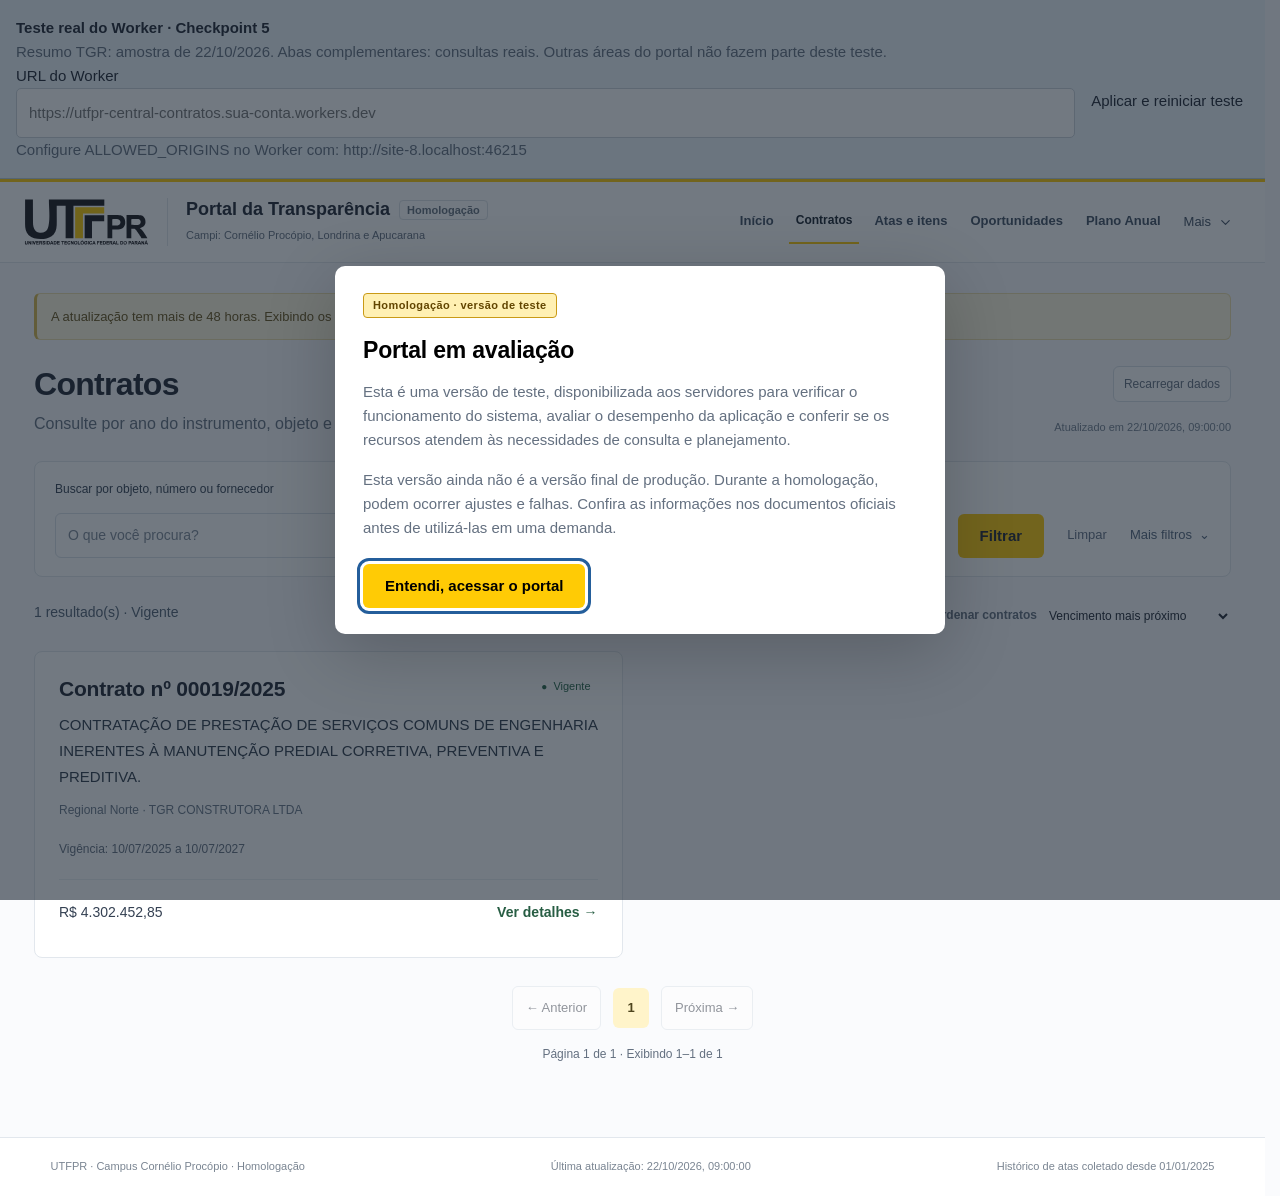
==== Portal_UTFPR_Checkpoint_5_Teste_Worker.html @ c794d3f2 "Add files via upload" ====
<!DOCTYPE html>
<html lang="pt-BR"><head>
<!-- URL HTTPS do Worker, sem barra final; deixe vazio até configurar. -->
<meta name="central-contratos-api" content=""><title>Portal da Transparência · UTFPR</title><base target="_top"><meta charset="utf-8"><meta name="viewport" content="width=device-width, initial-scale=1">
<style>
.utfpr-logo{width:190px;height:auto;flex-shrink:0}.utfpr-logo .utfpr-ink{fill:#0D1117}.utfpr-logo .utfpr-gold{fill:#FFBE00}:root{--ink:#181b20;--muted:#596270;--gold:#ffcb05;--line:#dce1e7;--light:#f6f8fa;--green:#216b42}*{box-sizing:border-box}body{margin:0;color:var(--ink);background:white;font:15px/1.55 Arial,Helvetica,sans-serif}button,input,select{font:inherit}button,a,input,select{touch-action:manipulation}button{cursor:pointer}button:disabled{cursor:default;opacity:.45}button:focus-visible,a:focus-visible,input:focus-visible,select:focus-visible{outline:3px solid #275aa7;outline-offset:3px}button{border:0;background:none;color:inherit}a{color:#28593e}h1,h2,h3,p{margin:0}h1{font-size:36px;letter-spacing:-1.1px;line-height:1.15}h2{font-size:23px;line-height:1.3}h3{font-size:19px}p{color:var(--muted)}.header{border-top:5px solid var(--gold);border-bottom:1px solid var(--line);padding:22px 4%;display:flex;justify-content:space-between;align-items:center;gap:20px;flex-wrap:wrap}.brand{display:flex;align-items:center;gap:22px}.brand img{width:155px;height:66px;object-fit:contain}.wordmark{font-size:35px;font-weight:900;letter-spacing:-2px;border-bottom:5px solid var(--gold);line-height:1.1}.wordmark>span{display:block;max-width:170px;font-size:8px;letter-spacing:0;line-height:1.2;font-weight:400;margin:5px 0}.brand-title{border-left:1px solid var(--line);padding-left:22px}.brand-title strong{display:block;font-size:19px}.brand-title span{font-size:12px;color:var(--muted)}nav{display:flex;gap:5px;flex-wrap:wrap}nav button{border-radius:5px;padding:10px 13px;font-size:14px}nav button.active{background:var(--gold);font-weight:700}main{max-width:1300px;margin:auto;padding:24px 4% 55px}.notice{background:var(--light);padding:10px 15px;border-radius:5px;font-size:13px;margin-bottom:26px;color:var(--muted)}.notice.warning{background:#fff5d1;color:#674500}.notice.error{background:#fff0ef;color:#922a21}.eyebrow{font-size:11px;letter-spacing:1.6px;font-weight:700;color:#67707c;display:block;margin-bottom:12px}.hero{display:grid;grid-template-columns:1fr 1fr;gap:32px;align-items:center;margin:45px 0 36px}.hero h1{font-size:44px;font-weight:800;letter-spacing:-1.6px}.hero p{margin-top:18px;font-size:16px}.stats{display:grid;grid-template-columns:repeat(3,1fr);gap:12px}.stats article{border:1px solid var(--line);border-radius:7px;padding:18px 15px;position:relative;min-height:180px}.stats article:after{content:'';display:block;background:var(--gold);height:4px;width:27px;margin-top:18px}.stat-icon{font-size:25px;display:block}.stats strong{font-size:36px;line-height:1.4;display:block}.stats article>span:last-of-type{font-size:12px;line-height:1.4;display:block}.global-search{display:flex;gap:12px;margin:24px 0}input,select{background:white;border:1px solid #cbd2db;border-radius:5px;min-height:46px;padding:10px 12px;color:var(--ink);max-width:100%}input{min-width:0}.global-search input{flex:1}.primary{background:var(--gold);padding:12px 26px;font-weight:700;border-radius:5px}.secondary{border:1px solid #b9c2cd;border-radius:5px;padding:9px 14px;white-space:nowrap}.shortcuts{display:grid;grid-template-columns:1fr 1fr;gap:20px;margin:25px 0}.shortcuts button{display:flex;align-items:center;gap:20px;text-align:left;background:#fffbee;border:1px solid #f1e5b6;padding:25px;border-radius:7px}.shortcuts button+button{background:var(--light);border-color:var(--line)}.shortcuts strong{display:block;font-size:18px}.shortcuts small{display:block;color:var(--muted);margin-top:7px;font-size:13px}.shortcut-icon{font-size:32px}.shortcuts b{margin-left:auto;font-size:23px;background:var(--gold);border-radius:50%;width:38px;height:38px;text-align:center;flex-shrink:0}.heading{display:flex;align-items:center;justify-content:space-between;gap:15px;margin:15px 0 27px}.heading p{margin-top:12px}.filters{background:var(--light);border:1px solid var(--line);border-radius:7px;padding:20px;display:flex;align-items:flex-end;gap:15px;flex-wrap:wrap}.field{display:flex;flex-direction:column;gap:7px}.field label{font-size:12px;font-weight:700}.grow{flex:1;min-width:220px}.result-count{color:var(--muted);font-size:13px;margin:22px 0 13px}.cards{display:grid;grid-template-columns:repeat(2,minmax(0,1fr));gap:16px}.card{border:1px solid var(--line);border-radius:7px;padding:24px;display:flex;flex-direction:column;gap:15px;overflow-wrap:anywhere}.card-top{display:flex;align-items:center;justify-content:space-between;gap:10px}.badge{display:inline-block;font-size:11px;background:#eef1f5;color:#525d69;border-radius:4px;padding:3px 8px;white-space:nowrap}.badge.live{color:var(--green);background:#e9f5ed}.card .object{color:#333d49;line-height:1.55}.card dl{display:grid;grid-template-columns:1fr 1fr;gap:13px;margin:0}.card dt,.detail-grid dt{font-size:11px;color:var(--muted);font-weight:700}.card dd,.detail-grid dd{margin:4px 0 0;font-size:14px}.card button{align-self:flex-start;margin-top:auto}.match{font-size:12px;background:#fff8d8;padding:9px;border-left:3px solid var(--gold)}.empty{grid-column:1/-1;padding:35px;text-align:center;background:var(--light);border-radius:7px}.pagination{display:flex;align-items:center;justify-content:center;gap:20px;margin:28px 0 0}.pagination span{font-size:13px;color:var(--muted)}footer{border-top:1px solid var(--line);padding:20px 4%;font-size:11px;color:var(--muted);display:flex;gap:18px;flex-wrap:wrap;justify-content:space-between}dialog{border:0;border-radius:10px;max-width:960px;width:calc(100% - 32px);max-height:90vh;padding:28px;box-shadow:0 18px 70px #0003}dialog::backdrop{background:#15202e99}.dialog-top{display:flex;justify-content:space-between;align-items:center;gap:15px;border-bottom:1px solid var(--line);padding-bottom:18px;margin-bottom:20px}.detail-grid{display:grid;grid-template-columns:1fr 1fr;gap:20px}.detail-object{font-size:16px;color:#29333f;margin:15px 0;white-space:pre-wrap}.links{display:flex;gap:14px;flex-wrap:wrap;margin:20px 0}.links a{border:1px solid var(--line);padding:8px 12px;border-radius:4px}.item-list{margin-top:15px;display:grid;gap:12px}.item{padding:17px;border:1px solid var(--line);border-radius:6px;background:#fafbfc}.item p{margin:8px 0;font-size:14px;white-space:pre-wrap}.item-meta{display:flex;gap:15px;flex-wrap:wrap;font-size:12px;color:var(--muted)}.info-box{max-width:850px;margin-top:30px}.info-box h2{margin:25px 0 10px}.skip{position:absolute;top:-100px}.skip:focus{top:5px;background:white;z-index:10;padding:10px}.sr-only{position:absolute;width:1px;height:1px;overflow:hidden;clip:rect(0,0,0,0)}[hidden]{display:none!important}mark{background:#ffe997;color:inherit}.detail-search{width:100%;margin:15px 0}.hint{font-size:12px;color:var(--muted);margin:10px 0}
@media(max-width:900px){.hero{grid-template-columns:1fr;margin-top:25px}.hero h1{font-size:37px}.header{padding:16px 4%}.stats article{min-height:145px}.cards{grid-template-columns:1fr}.brand-title strong{font-size:16px}.shortcuts{gap:12px}.shortcuts button{padding:20px;gap:12px}.shortcut-icon{display:none}}
@media(max-width:520px){.utfpr-logo{width:110px}h1{font-size:30px}.hero h1{font-size:34px}.brand{gap:12px}.brand-title{padding-left:12px}.brand img{width:94px;height:52px}.wordmark{font-size:27px}.wordmark>span{max-width:95px;font-size:6px}.brand-title strong{font-size:14px}.brand-title span{font-size:10px}.header nav{width:100%;justify-content:space-between}nav button{padding:8px;font-size:12px}.stats{gap:7px}.stats article{padding:13px 9px}.stats strong{font-size:30px}.stats article>span:last-of-type{font-size:11px}.shortcuts{grid-template-columns:1fr}.global-search{gap:7px}.primary{padding:10px 14px}.heading{align-items:flex-start;flex-direction:column}.filters{padding:15px}.field{flex:1}.grow{min-width:100%}.card{padding:18px}.card dl{grid-template-columns:1fr}.card-top{align-items:flex-start}.detail-grid{grid-template-columns:1fr}.dialog-top h2{font-size:20px}dialog{padding:18px}.desktop{display:none}}

.portal-title{display:flex;align-items:center;gap:10px;flex-wrap:wrap}.brand-title .homologacao-badge,.homologacao-badge{display:inline-block;background:#fff0b3;color:#624500;border:1px solid #c99a16;border-radius:4px;padding:3px 9px;font-size:11px;font-weight:700;letter-spacing:.4px}.scope-label{display:block}#homologacao{max-width:610px}#homologacao h2{margin:18px 0 14px}#homologacao p{margin-bottom:16px}#homologacao .primary{margin-top:8px}.pncp-notice{font-size:13px;margin:-8px 0 22px;padding:12px 14px;background:#fff8dc;border-left:3px solid #c99a16;color:#624500}

/* A página estática também precisa funcionar em telas estreitas e com fonte ampliada. */
html{overflow-x:hidden}body{min-width:0;overflow-wrap:anywhere}.brand,.brand-title,.portal-title,.hero>div,.card-top>h2,.dialog-top>div{min-width:0}dialog{overflow-y:auto;overflow-wrap:anywhere}.links a{overflow-wrap:anywhere}.shortcuts button{min-width:0}
@media(max-width:700px){
 .header{gap:14px}.header nav{width:100%;display:grid;grid-template-columns:repeat(2,minmax(0,1fr));gap:8px}.header nav button{min-height:44px;padding:9px 7px;white-space:normal}
 .hero{gap:20px}.hero h1{font-size:clamp(27px,7vw,38px);letter-spacing:-.6px}.stats{grid-template-columns:repeat(2,minmax(0,1fr));gap:9px}.stats article{min-height:126px}.stats article:last-child{grid-column:1/-1;min-height:105px}.stats article:after{margin-top:9px}
 .global-search{flex-direction:column}.global-search input,.global-search .primary{width:100%}.filters{display:grid;grid-template-columns:repeat(2,minmax(0,1fr));align-items:stretch}.filters .field{min-width:0}.filters .grow{grid-column:1/-1;min-width:0}.filters input,.filters select{width:100%}.filters #clear{grid-column:1/-1;min-height:44px}
 .shortcuts button{min-height:95px}.card-top{flex-wrap:wrap}.card button{align-self:stretch;min-height:44px}.heading #reload{min-height:44px}.links{display:grid;grid-template-columns:1fr}.links a{display:block;text-align:center;min-height:44px}.item-meta{flex-direction:column;gap:5px}
 dialog{width:calc(100% - 16px);max-width:none;max-height:calc(100dvh - 16px);padding:18px}.dialog-top{align-items:flex-start}.dialog-top #closeDetail{flex-shrink:0;min-height:44px}.detail-grid dd,.item p{overflow-wrap:anywhere}
}
@media(max-width:380px){.header{padding:14px 12px}main{padding:20px 12px 40px}.brand{gap:9px}.utfpr-logo{width:86px}.brand-title{padding-left:9px}.brand-title strong{font-size:13px}.brand-title span{font-size:10px}.homologacao-badge{font-size:9px}.stats strong{font-size:27px}.card{padding:15px}.pagination{gap:7px}.pagination button{padding:9px 7px;white-space:normal}.dialog-top{flex-wrap:wrap}}
.adhesion-details{margin-top:14px;border-top:1px solid var(--line);padding-top:12px}.adhesion-details summary{cursor:pointer;font-weight:700;color:#28593e}.adhesion-list{display:grid;gap:8px;margin-top:10px}.adhesion-unit{display:grid;grid-template-columns:repeat(2,minmax(0,1fr));gap:5px 14px;padding:10px;background:white;border:1px solid var(--line);border-radius:5px;font-size:12px}.adhesion-unit strong{grid-column:1/-1}.adhesion-unit span{color:var(--muted)}
@media(max-width:520px){.adhesion-unit{grid-template-columns:1fr}}

/* Consulta direta e paginada de atas externas no PNCP. */
.external-scope{margin:14px 0 4px;padding:11px 13px;background:#fff8dc;border-left:3px solid #c99a16;font-size:13px;color:#624500}.external-pncp-notice{margin:8px 0 18px}.external-card .external-ata-link{font-size:23px;line-height:1.3;font-weight:700;color:#28593e;text-decoration-thickness:1px;text-underline-offset:3px}.external-open{align-self:flex-start;margin-top:auto;text-decoration:none}.external-error{grid-column:1/-1;padding:28px;text-align:center;background:#fff8e7;border:1px solid #ead59f;border-radius:7px}.external-error p{margin-bottom:14px}.external-filters .primary{min-height:46px}.external-card dl{grid-template-columns:1fr 1fr}
@media(max-width:700px){.external-filters{grid-template-columns:1fr}.external-filters .grow,.external-filters button{grid-column:1/-1;width:100%}.external-open{align-self:stretch;text-align:center;min-height:44px}.external-card dl{grid-template-columns:1fr}}
.opportunity-card .badge.soon{background:#fff2c4;color:#765400}.opportunity-open{align-self:flex-start;text-decoration:none;margin-top:auto}.opportunity-card dl{grid-template-columns:repeat(2,minmax(0,1fr))}.opportunity-filters select{min-width:185px}
.session-hint{font-size:12px;background:#f6f8fa;border-left:3px solid #ffcb05;padding:9px 11px;color:#596270}
@media(max-width:700px){.opportunity-filters{display:grid!important;grid-template-columns:minmax(0,1fr);align-items:stretch}.opportunity-filters>.field,.opportunity-filters>.grow,.opportunity-filters>button{grid-column:1;width:100%;min-width:0}.opportunity-filters input,.opportunity-filters select{display:block;width:100%;min-width:0}.opportunity-card dl{grid-template-columns:1fr}.opportunity-open{align-self:stretch;text-align:center;min-height:44px}}

/* Apresentação amigável dos itens da ata. */
.item-list{gap:18px}.item{padding:0;background:#fff;border-radius:9px;overflow:hidden;box-shadow:0 2px 8px #1720330a}.item-head{padding:17px 19px 13px;display:flex;justify-content:space-between;align-items:flex-start;gap:15px;border-top:4px solid var(--gold)}.item-head h4{margin:2px 0 0;font-size:17px}.item-number{display:block;color:#685000;font-size:11px;font-weight:800;letter-spacing:1.2px}.item-tags{display:flex;gap:7px;flex-wrap:wrap;justify-content:flex-end}.item-tags span{background:#eef1f5;color:#4e5967;border-radius:999px;padding:4px 9px;font-size:11px;white-space:nowrap}.item-description{margin:0!important;padding:0 19px 17px;color:#303a47;font-size:15px!important;line-height:1.6}.item-supplier{margin:0 19px 17px;padding:12px 14px;display:flex;align-items:center;justify-content:space-between;gap:12px;background:var(--light);border-radius:6px}.item-supplier div span{display:block;color:var(--muted);font-size:10px;font-weight:700;letter-spacing:.8px}.item-supplier div strong{display:block;margin-top:2px;font-size:13px}.supplier-document{font-size:12px;color:var(--muted)}.item-section{padding:15px 19px;border-top:1px solid var(--line)}.item-section h5{margin:0 0 11px;font-size:12px;letter-spacing:.4px;color:#485362;text-transform:uppercase}.item-section.balance{background:#fbfcfd}.item-section.adhesion{background:#fffdf5}.item-metrics{display:grid;grid-template-columns:repeat(4,minmax(0,1fr));gap:9px}.item-metric{min-width:0;padding:10px 11px;border:1px solid #e2e6eb;border-radius:6px;background:#fff}.item-metric span{display:block;color:var(--muted);font-size:10px;line-height:1.25}.item-metric strong{display:block;margin-top:5px;font-size:13px;line-height:1.3;overflow-wrap:anywhere}.item-metric small{display:block;margin-top:7px;color:#66717e;font-size:10px;line-height:1.4}.item-metric.highlight strong{font-size:15px}.item-metric.balance-value{border-color:#b9dac5;background:#f3faf5}.item-metric.balance-value strong,.item-metric.positive strong{color:var(--green)}.item-metric.wide{grid-column:span 2}.item-empty{grid-column:1/-1;margin:0!important;padding:10px 12px;border-left:3px solid #c7ced7;background:#f6f8fa;color:var(--muted);font-size:12px!important}.adhesion-intro{margin:-3px 0 12px!important;color:#59636f;font-size:12px!important;line-height:1.5}.item .adhesion-details,.item .approved-details{margin:0;padding:13px 19px 17px;border-top:1px solid #eadfaa;background:#fffdf5}.approved-list{display:grid;gap:8px;margin-top:10px}.approved-row{display:grid;grid-template-columns:2fr 1fr 1fr;gap:8px 14px;padding:10px;background:#fff;border:1px solid var(--line);border-radius:5px;font-size:12px}.approved-row span{color:var(--muted)}.no-approved{margin:0!important;padding:12px 19px 15px;border-top:1px solid #eadfaa;background:#fffdf5;color:#665b36;font-size:12px!important;line-height:1.5}
.balance-state{margin:-3px 0 12px!important;padding:9px 11px;border-left:3px solid #8996a5;background:#f1f4f7;color:#4e5967;font-size:12px!important;line-height:1.45}.balance-state.sem_movimentacao{border-color:#6685a8;background:#f1f6fb}.balance-state.indisponivel{border-color:#b08324;background:#fff8e7}
@media(max-width:700px){.item-metrics{grid-template-columns:repeat(2,minmax(0,1fr))}}
@media(max-width:520px){.item-head{flex-direction:column}.item-tags{justify-content:flex-start}.item-supplier{align-items:flex-start;flex-direction:column}.item-metrics{grid-template-columns:1fr}.item-metric.wide{grid-column:auto}.item-section,.item-head{padding-left:15px;padding-right:15px}.item-description{padding-left:15px;padding-right:15px}.item-supplier{margin-left:15px;margin-right:15px}.item .adhesion-details,.item .approved-details{padding-left:15px;padding-right:15px}.approved-row{grid-template-columns:1fr}}

/* Plano Anual de Contratações - consulta direta ao PNCP. */
.cp2-badges{display:flex;gap:6px;flex-wrap:wrap;justify-content:flex-end}.expiry{font-size:11px;padding:4px 8px;border-radius:4px;font-weight:bold}.expiry-30{color:#8b2020;background:#ffe4e4}.expiry-60{color:#814000;background:#ffead1}.expiry-90{color:#695000;background:#fff4bf}.cp2-documents,.cp2-items{margin-top:24px;border-top:1px solid var(--line);padding-top:18px}.cp2-documents h3,.cp2-items h3{margin-bottom:12px}.cp2-document{padding:12px;border:1px solid var(--line);margin-top:8px;display:flex;gap:12px;align-items:center;flex-wrap:wrap}.cp2-items .card{margin:12px 0}.cp2-results{margin-top:14px}.cp2-results dl{padding:14px;border:1px solid var(--line);margin-bottom:10px}
/* Valores fora das barras: categorias pequenas não cortam o texto. */
.pca-chart .pca-bar-row{grid-template-columns:minmax(150px,240px) minmax(0,1fr) 160px}.pca-bar-value{text-align:right;font-size:13px;white-space:nowrap;color:var(--ink)}
@media(max-width:900px){.pca-chart .pca-bar-row{grid-template-columns:180px minmax(0,1fr) 150px}}
@media(max-width:700px){.pca-chart .pca-bar-row{grid-template-columns:minmax(0,1fr) auto;gap:7px}.pca-chart .pca-bar-label{grid-column:1}.pca-chart .pca-bar-value{grid-column:2;grid-row:1;font-size:12px}.pca-chart .pca-bar-track{grid-column:1/-1;grid-row:2}}
.pca-filters{align-items:end}.pca-filters .field{min-width:210px}.pca-overview{border:1px solid var(--line);border-top:5px solid var(--gold);border-radius:8px;padding:22px;margin:20px 0}.pca-overview-head{display:flex;justify-content:space-between;align-items:flex-start;gap:18px}.pca-source{text-decoration:none;flex-shrink:0}.pca-meta{display:grid;grid-template-columns:repeat(4,minmax(0,1fr));gap:10px;margin:22px 0}.pca-summary-card{padding:14px;border:1px solid var(--line);border-radius:6px;background:var(--light)}.pca-summary-card span{display:block;color:var(--muted);font-size:11px;font-weight:700;text-transform:uppercase}.pca-summary-card strong{display:block;margin-top:6px;font-size:17px;line-height:1.25}.pca-details{display:grid;grid-template-columns:repeat(3,minmax(0,1fr));gap:12px;margin:0}.pca-details dt{font-size:10px;color:var(--muted);font-weight:700}.pca-details dd{margin:3px 0 0;overflow-wrap:anywhere}.pca-chart{border:1px solid var(--line);border-radius:8px;padding:20px;margin:20px 0 30px}.pca-chart h2{font-size:19px;margin-bottom:18px}.pca-bar-row{display:grid;grid-template-columns:minmax(150px,240px) 1fr;gap:15px;align-items:center;margin:13px 0}.pca-bar-label{display:flex;flex-direction:column}.pca-bar-label span{color:var(--muted);font-size:11px}.pca-bar-track{height:34px;background:#eef1f4;border-radius:4px;overflow:hidden}.pca-bar{min-width:3px;height:100%;background:#1d5e42;display:flex;align-items:center;justify-content:flex-end;border-right:4px solid var(--gold)}.pca-bar span{color:white;font-size:11px;font-weight:700;padding:0 9px;white-space:nowrap;text-shadow:0 1px 2px #0008}.pca-detail-title{margin:10px 0 14px}.pca-category{border:1px solid var(--line);border-radius:7px;margin:12px 0;overflow:hidden}.pca-category>summary{list-style:none;display:flex;justify-content:space-between;align-items:center;gap:15px;padding:17px 19px;cursor:pointer;background:#fafbfc}.pca-category>summary::-webkit-details-marker{display:none}.pca-category>summary span:first-child{display:flex;flex-direction:column}.pca-category>summary strong{font-size:17px}.pca-category>summary small{color:var(--muted);margin-top:2px}.pca-chevron{font-size:22px;transition:transform .2s}.pca-category[open] .pca-chevron{transform:rotate(180deg)}.pca-category-body{padding:18px}.pca-category-search{width:100%;margin-bottom:14px}.pca-table-wrap{overflow-x:auto;border:1px solid var(--line);border-radius:6px}.pca-table{width:100%;border-collapse:collapse;min-width:850px}.pca-table th{background:#eef0f2;text-align:left;font-size:11px;padding:12px;color:#344151}.pca-table th:last-child,.pca-table td:last-child{text-align:right}.pca-table td{padding:12px;border-top:1px solid var(--line);vertical-align:top;font-size:13px}.pca-table td strong{display:block}.pca-table td small{display:block;color:var(--muted);margin-top:5px;max-width:520px}.pca-money{font-weight:700;white-space:nowrap}.pca-table-empty{text-align:center!important;color:var(--muted);padding:25px!important}.pca-pager{display:flex;justify-content:flex-end;align-items:center;gap:14px;margin-top:14px}.pca-pager span{font-size:12px;color:var(--muted)}
@media(max-width:900px){.pca-meta{grid-template-columns:repeat(2,minmax(0,1fr))}.pca-details{grid-template-columns:1fr 1fr}.pca-bar-row{grid-template-columns:180px 1fr}}
@media(max-width:700px){.pca-filters{grid-template-columns:1fr}.pca-filters .field,.pca-filters button{grid-column:1;width:100%}.pca-overview{padding:17px}.pca-overview-head{flex-direction:column}.pca-source{width:100%;text-align:center}.pca-meta,.pca-details{grid-template-columns:1fr}.pca-chart{padding:16px}.pca-bar-row{grid-template-columns:1fr;gap:6px}.pca-bar-track{height:31px}.pca-category-body{padding:12px}.pca-table-wrap{overflow:visible;border:0}.pca-table{min-width:0}.pca-table thead{display:none}.pca-table,.pca-table tbody,.pca-table tr,.pca-table td{display:block;width:100%}.pca-table tr{border:1px solid var(--line);border-radius:6px;margin-bottom:10px;padding:7px 11px}.pca-table td{display:grid;grid-template-columns:115px 1fr;gap:10px;text-align:left!important;border-top:1px solid #edf0f3;padding:8px 0;white-space:normal}.pca-table td:first-child{border-top:0}.pca-table td:before{content:attr(data-label);font-size:10px;color:var(--muted);font-weight:700;text-transform:uppercase}.pca-table-empty{display:block!important}.pca-table-empty:before{content:none}.pca-pager{justify-content:space-between;gap:7px}.pca-pager button{padding:9px 8px;white-space:normal}}

.external-filters{display:grid;grid-template-columns:repeat(2,minmax(0,1fr));align-items:end}.external-filters .grow,.external-actions{grid-column:1/-1}.external-filters .field{min-width:0}.external-filters input,.external-filters select{width:100%;min-width:0;max-width:100%}.external-actions{display:flex;gap:12px}.external-actions button{min-height:46px}@media(max-width:700px){.external-filters{grid-template-columns:minmax(0,1fr)}.external-filters .field{grid-column:1/-1}.external-actions{flex-direction:column}.external-actions button{width:100%}}

/* Atividade nas consultas, com respeito à preferência de movimento reduzido. */
.query-loading{position:relative;display:block;padding:18px 18px 25px 52px!important;margin:12px 0!important;border:1px solid #e8d898;border-radius:10px;background:#fffbed;color:#4a442d!important;font-size:14px;line-height:1.55;min-height:68px;overflow:hidden;white-space:normal;overflow-wrap:anywhere}
.query-loading::before{content:"";position:absolute;left:18px;top:20px;width:18px;height:18px;border:3px solid #e8dfbf;border-top-color:#9b7600;border-radius:50%;animation:query-spin .9s linear infinite}
.query-loading::after{content:"";position:absolute;left:0;bottom:0;width:35%;height:4px;background:#ffcb05;animation:query-sweep 1.7s ease-in-out infinite}
@keyframes query-spin{to{transform:rotate(360deg)}}@keyframes query-sweep{0%{transform:translateX(-100%)}100%{transform:translateX(390%)}}
@media(prefers-reduced-motion:reduce){.query-loading::before,.query-loading::after{animation:none}.query-loading::after{width:100%;opacity:.55}}
@media(max-width:700px){.query-loading{font-size:13px;padding-right:12px!important}}

.query-error{display:block;padding:16px!important;margin:14px 0!important;border:2px solid #b42318;border-left:6px solid #b42318;border-radius:8px;background:#fff0ee;color:#8d1b13!important;font-size:15px!important;font-weight:700;line-height:1.6;overflow-wrap:anywhere}.query-error:focus{outline:3px solid #b42318;outline-offset:3px}[aria-invalid="true"]{border:2px solid #b42318!important;background:#fff7f6}
/* Painel inicial: identidade institucional com tonalidades discretas. */
.dashboard-home{padding-top:26px}.dashboard-heading{display:flex;align-items:center;justify-content:space-between;gap:22px;margin-bottom:25px}.dashboard-heading h1{font-size:34px;margin:4px 0 8px}.dashboard-heading .field{min-width:250px}.dashboard-heading select{width:100%;min-height:44px;background:#fff;border:1px solid var(--line);border-radius:5px;padding:9px 12px}.dashboard-totals{display:grid;grid-template-columns:repeat(4,minmax(0,1fr));gap:16px;margin-bottom:20px}.dashboard-total{display:flex;gap:18px;align-items:center;text-align:left;border:1px solid #d5dfe9;border-radius:6px;padding:22px 18px;min-width:0;min-height:120px}.dashboard-total>span:nth-child(2){flex:1;min-width:0}.dashboard-total strong{display:block;font-size:36px;line-height:1.15;margin-top:8px;color:#20232e;font-variant-numeric:tabular-nums}.dashboard-total>span:last-child{font-size:25px}.dashboard-icon{font-size:33px;line-height:1}.tone-blue{background:#f0f6fc;color:#244c77}.tone-green{background:#f1f7f3;color:#285b48}.tone-purple{background:#f5f3fa;color:#514277}.tone-cream{background:#fffaf0;color:#73561e}.dashboard-total span span{font-size:14px;color:#242c3c}.dashboard-grid{display:grid;grid-template-columns:1fr 1fr;gap:18px}.dashboard-panel{border:1px solid #d9e0e8;border-radius:6px;padding:20px;min-width:0;background:white}.dashboard-panel-title{display:flex;align-items:center;justify-content:space-between;gap:12px;margin-bottom:18px}.dashboard-panel-title h2{font-size:19px;font-weight:700}.dashboard-link{color:#245584;font-size:13px;padding:6px 0;white-space:nowrap;text-decoration:underline;text-underline-offset:3px}.dashboard-expiry,.dashboard-modalities{display:grid;grid-template-columns:repeat(3,minmax(0,1fr));gap:12px}.dashboard-expiry-tile{position:relative;border:1px solid #dce1e7;border-radius:5px;background:#fff;padding:18px 10px 18px 17px;text-align:left;min-height:102px;min-width:0}.dashboard-expiry-tile:before{content:"";position:absolute;top:5px;bottom:5px;left:0;width:4px;background:currentColor;border-radius:3px}.dashboard-expiry-tile strong{font-size:30px;display:block;line-height:1.2;font-variant-numeric:tabular-nums}.dashboard-expiry-tile span{font-size:13px;display:block;margin-top:5px}.deadline-30{color:#b42318}.deadline-60{color:#b45309}.deadline-90{color:#856000}.dashboard-footnote{border-top:1px solid #e1e5eb;padding-top:12px;margin-top:16px;font-size:12px;color:#566173}.dashboard-modality{border:1px solid #d9e0e8;border-radius:5px;padding:18px 12px;min-width:0;text-align:left}.dashboard-modality strong{display:block;font-size:29px;margin-top:5px;font-variant-numeric:tabular-nums}.dashboard-modality span{font-size:13px}.dashboard-deadline-row{display:flex;width:100%;align-items:center;justify-content:space-between;gap:14px;padding:12px 0;text-align:left;border-bottom:1px solid #e5e9ee}.dashboard-deadline-row>span:first-child{flex:1;min-width:0}.dashboard-deadline-row strong{display:block;font-size:14px;font-weight:600;display:-webkit-box;-webkit-line-clamp:2;line-clamp:2;-webkit-box-orient:vertical;overflow:hidden}.dashboard-deadline-row small{display:block;margin-top:5px;color:#596678;font-size:12px}.dashboard-deadline-chip{font-size:12px;padding:5px 8px;border:1px solid currentColor;border-radius:4px;white-space:nowrap}.dashboard-total:hover,.dashboard-expiry-tile:hover,.dashboard-modality:hover{box-shadow:0 0 0 2px #d2dae5}.dashboard-deadline-row:hover{background:#f6f8fb}.dashboard-home .global-search{margin:26px 0 10px}.dashboard-home #dashboardCoverage{margin-top:16px}
@media(max-width:1000px){.dashboard-totals{grid-template-columns:repeat(2,minmax(0,1fr))}.dashboard-panel-title{align-items:flex-start;flex-wrap:wrap}.dashboard-heading h1{font-size:30px}}
@media(max-width:700px){.dashboard-heading{flex-direction:column;align-items:stretch;gap:14px}.dashboard-heading .field{min-width:0}.dashboard-grid{grid-template-columns:minmax(0,1fr)}.dashboard-total{padding:16px 12px;gap:9px;min-height:110px}.dashboard-icon{font-size:26px}.dashboard-total strong{font-size:30px}.dashboard-total span span{font-size:12px}.dashboard-panel{padding:15px}.dashboard-panel-title h2{font-size:17px}.dashboard-expiry,.dashboard-modalities{gap:7px}.dashboard-expiry-tile{padding:15px 7px 15px 11px}.dashboard-expiry-tile strong{font-size:26px}.dashboard-expiry-tile span{font-size:11px}.dashboard-deadline-chip{white-space:normal;text-align:center;max-width:88px}.dashboard-home{padding-top:16px}}

/* Navegação estável: trocar a aba ativa não muda a linha do menu. */
html{scrollbar-gutter:stable}.header{display:grid;grid-template-columns:minmax(0,1fr);justify-content:stretch;gap:18px}.header nav{width:100%;min-width:0;align-items:center;justify-content:flex-start}.header nav button,.header nav button.active{font-weight:600;white-space:nowrap;min-height:44px}.header .brand{min-width:0}@media(max-width:700px){.header{gap:12px}.header nav{flex-wrap:nowrap;overflow-x:auto;padding-bottom:5px}.header nav button{flex:0 0 auto}.header .brand-title{min-width:0}}
/* Desktop/notebook: identidade à esquerda e navegação à direita na mesma linha. */
@media(min-width:1000px){
 .header{display:flex;flex-wrap:nowrap;justify-content:space-between;gap:18px;padding:18px 2.5%}
 .header .brand{flex:0 1 460px;gap:14px;min-width:0}
 .header .utfpr-logo{width:145px;flex-shrink:0}
 .header .brand-title{min-width:0;padding-left:14px}
 .header .brand-title strong{font-size:17px;line-height:1.3}
 .header .brand-title span{font-size:11px;line-height:1.5}
 .header .portal-title{flex-wrap:wrap;gap:6px}
 .header nav{flex:0 0 auto;width:auto;flex-wrap:nowrap;gap:2px;justify-content:flex-end}
 .header nav button,.header nav button.active{font-size:12px;padding:9px 8px;font-weight:600;white-space:nowrap}
}
@media(min-width:1000px) and (max-width:1399px){
 .header{padding:15px 2%;gap:12px}
 .header .brand{flex-basis:370px;gap:10px}
 .header .utfpr-logo{width:112px}
 .header .brand-title{padding-left:10px}
 .header .brand-title strong{font-size:15px}
 .header .brand-title span{font-size:10px}
 .header .homologacao-badge{font-size:10px;padding:2px 5px}
 .header nav{gap:0}
 .header nav button,.header nav button.active{font-size:11px;padding:9px 6px}
}

.deadline-neutral{color:#566173}
/* Pequeno aumento de legibilidade do menu superior direito. */
@media(min-width:1000px){.header nav button,.header nav button.active{font-size:13px;padding:10px 9px}}
@media(min-width:1000px) and (max-width:1399px){.header nav button,.header nav button.active{font-size:12px;padding:10px 7px}}
.item-official-links{margin:0!important;padding:15px 19px 8px;border-top:1px solid var(--line)}
.item-official-links a{white-space:normal;overflow-wrap:anywhere}
.item .item-official-note{margin:0!important;padding:0 19px 17px;font-size:12px;line-height:1.5}
.commercial .item-metrics{grid-template-columns:repeat(3,minmax(0,1fr))}
@media(max-width:700px){.commercial .item-metrics{grid-template-columns:repeat(2,minmax(0,1fr))}}
@media(max-width:520px){.commercial .item-metrics{grid-template-columns:1fr}.item-official-links{padding-left:15px;padding-right:15px}.item .item-official-note{padding-left:15px;padding-right:15px}}

/* Usabilidade integrada */
/* Visual aprovado: computador clean, duas colunas, descrição completa; celular compacto. */
:root{--ink:#202633;--muted:#647080;--line:#e2e7ed;--light:#f7f9fb;--green:#275d43;--gold:#ffcb05}
body{background:#fafbfd;font-family:Arial,Helvetica,sans-serif;font-size:15px;line-height:1.6;color:var(--ink)}
main{max-width:1360px;padding:30px 34px 60px}h1{font-size:32px;letter-spacing:-.7px;font-weight:700}h2{letter-spacing:-.2px}
button,a,input,select,summary{outline-offset:4px}button:focus-visible,a:focus-visible,input:focus-visible,select:focus-visible,summary:focus-visible{outline:3px solid #245e9b}
button:disabled{cursor:default;opacity:.48}button,input,select{min-height:44px}.primary{font-weight:600;border-radius:6px;padding:10px 22px;box-shadow:none}.secondary{background:#fff;border-color:#d9e0e7;border-radius:6px;font-weight:400}.text-action,.dashboard-link{font-weight:600;color:var(--green);padding:7px 0;font-size:14px}.text-action:hover,.dashboard-link:hover{text-decoration:underline}
.header{position:relative;background:#fff;border-top:3px solid var(--gold);border-bottom:1px solid var(--line);padding:15px max(24px,calc((100vw - 1292px)/2));gap:22px;align-items:center;flex-wrap:nowrap}
.header .brand{gap:18px;min-width:0;flex:0 1 auto}.header .utfpr-logo{width:125px;flex-shrink:0}.header .brand-title{padding-left:18px;min-width:0}.header .brand-title strong{font-size:18px;white-space:nowrap}.header .brand-title span{font-size:11px}.header .scope-label{display:none}.header .portal-title{gap:9px}.header .homologacao-badge{border-color:#dde2e8;background:#fff;color:#65717e;padding:1px 7px;border-radius:4px;font-size:10px;letter-spacing:0}
.header nav{display:flex;align-items:center;gap:7px;flex-wrap:nowrap;flex:0 0 auto;width:auto;overflow:visible}.header nav [data-view]{border-radius:0;border-bottom:2px solid transparent;padding:8px 8px;white-space:nowrap;font-size:13px;background:none;color:#425063;min-height:44px}.header nav [data-view].active{background:none;color:#19222d;border-bottom-color:var(--gold);font-weight:600}.header nav [data-view]:hover{background:#f7f9fb}
.nav-more{position:relative}.nav-more>summary{list-style:none;cursor:pointer;color:#425063;padding:9px 8px;font-size:13px;min-height:44px}.nav-more>summary::-webkit-details-marker{display:none}.nav-more>summary:after{content:'⌄';margin-left:8px}.nav-more.contains-active>summary{border-bottom:2px solid var(--gold)}.nav-more-options{position:absolute;right:0;top:100%;z-index:20;width:210px;padding:7px;background:white;border:1px solid var(--line);border-radius:7px;box-shadow:0 8px 24px #16202b0d}.nav-more-options [data-view]{display:block;width:100%;text-align:left}.menu-toggle{display:none}
#catalog .heading{position:relative;gap:12px;align-items:flex-start;margin:10px 0 24px;flex-wrap:wrap}#catalog .heading .eyebrow{display:none}#catalogSub{margin-top:8px;font-size:16px}#reload{margin-left:auto;font-size:12px;color:#647080;min-height:36px;padding:6px 10px}.catalog-updated{width:100%;margin:-8px 0 0;text-align:right;color:#748090;font-size:11px}
.filters{padding:18px 20px;border:1px solid var(--line);border-radius:8px;background:white;gap:16px;align-items:flex-end;box-shadow:none}.filters .field{min-width:0}.filters label{font-size:12px;color:#354253;font-weight:500;display:block;margin-bottom:7px}.filters input,.filters select{border-color:#dbe2e9;border-radius:6px;min-height:44px;background:#fff;font-size:14px;width:100%;min-width:0}.filters input::placeholder{color:#7f8b99}.filters button{align-self:flex-end}
#filters{display:grid;grid-template-columns:minmax(230px,2.2fr) minmax(140px,1fr) minmax(130px,1fr) auto auto auto;column-gap:18px;row-gap:14px}#filters>.grow{min-width:0}#filters>.field{width:auto;flex:none}#clear{border:0;background:none;color:#627084;padding:10px 5px;font-size:13px}.advanced-filters{position:relative;align-self:end}.advanced-filters>summary{list-style:none;cursor:pointer;min-height:44px;display:flex;align-items:center;gap:7px;white-space:nowrap;font-size:13px;color:#55677e}.advanced-filters>summary:after{content:'⌄'}.advanced-filters>summary::-webkit-details-marker{display:none}.advanced-fields{position:absolute;right:0;top:calc(100% + 8px);z-index:10;min-width:340px;padding:18px;background:#fff;border:1px solid var(--line);border-radius:8px;box-shadow:0 8px 22px #18223212;display:grid;grid-template-columns:1fr 1fr;gap:14px}
.result-toolbar{display:flex;align-items:center;justify-content:space-between;gap:18px;margin:21px 0 17px}.result-toolbar .result-count{margin:0;font-size:14px;color:#526174}.result-toolbar>.field{display:flex;gap:8px;align-items:center;flex:0 1 auto}.result-toolbar label{font-size:12px;white-space:nowrap;color:#647080}.result-toolbar select{border:0;background:transparent;font-size:12px;padding:7px 22px 7px 0;max-width:235px;min-height:36px}.active-filters{display:flex;gap:7px;flex-wrap:wrap;margin:12px 0 -8px}.filter-chip{background:#eef2f6;color:#46596e;border-radius:18px;font-size:12px;min-height:32px;padding:4px 11px}.filter-pending{font-size:13px;color:#6b5415;margin:12px 0}.filter-pending:empty{display:none}
.cards{grid-template-columns:repeat(2,minmax(0,1fr));gap:20px}.card{padding:23px 24px;background:#fff;border:1px solid var(--line);border-radius:8px;box-shadow:none;gap:14px;min-width:0;overflow-wrap:anywhere}.card-top{align-items:flex-start}.card h2{font-size:21px;font-weight:650;line-height:1.3}.card .object{color:#303c4b;font-size:15px;line-height:1.75;white-space:pre-line;display:block;overflow:visible;-webkit-line-clamp:unset;line-clamp:unset;max-height:none}.catalog-card{gap:10px}.catalog-card .catalog-meta{font-size:12px;line-height:1.6;color:#6a7889;margin:0}.catalog-card-footer{display:flex;align-items:center;justify-content:space-between;gap:14px;padding-top:10px;margin-top:auto;border-top:1px solid #edf0f4}.catalog-value{font-size:14px;font-weight:400;color:#344052}.catalog-expiry{display:flex;align-items:center;gap:8px;flex-wrap:wrap;font-size:12px;margin:3px 0 4px;color:#66758a}.catalog-expiry time{color:#748090;padding-left:10px;border-left:1px solid var(--line);font-size:12px}.calendar-icon{font-size:13px}.expiry-tone-30{color:#a83232}.expiry-tone-60{color:#97620b}.expiry-tone-90{color:#8b6a14}.expiry-tone-neutral{color:#5e6e83}
.badge,.badge.live{border-radius:4px;padding:3px 7px;font-size:11px;font-weight:400;line-height:1.5}.badge.live{background:none;color:#276749}.badge.live:before{content:'●';font-size:10px;margin-right:6px}.card .cp2-badges{gap:0}.card .expiry{background:none}
.external-cards .card dl,.opportunity-cards .card dl{gap:10px 15px}.card dt{font-size:11px;font-weight:500;letter-spacing:0;text-transform:none}.card dd{font-size:13px}.external-scope{padding:11px 14px;background:#f7f9fb;border-left:2px solid #d6dde5;color:#687688;font-size:12px}.external-pncp-notice{padding:10px 14px;background:#fffdf5;border-left:2px solid #e7d69c;font-size:12px;color:#7c6a3d}.result-count{scroll-margin-top:20px;min-height:30px;margin:20px 0;font-size:14px}.ui-feedback{display:flex;align-items:center;justify-content:space-between;flex-wrap:wrap;gap:10px;border:1px solid #e8b9b9;border-left:4px solid #b23939;padding:15px;background:#fff5f5;border-radius:6px;margin:12px 0 20px}.ui-feedback p{color:#8d2a2a;font-size:14px}.ui-feedback button{border-color:#d5a7a7;color:#8d2a2a;background:#fff}
.pagination{display:flex;align-items:center;justify-content:center;gap:12px;flex-wrap:wrap;margin:27px 0 12px;min-height:80px}.pagination>.secondary{font-size:13px;padding:8px 13px;background:#fff}.pager-numbers{display:flex;gap:5px;align-items:center}.page-number{padding:5px 8px;min-width:36px;min-height:40px;border-radius:6px;font-size:13px}.page-number[aria-current='page']{background:#fff4ca;color:#4e451e;font-weight:600;opacity:1}.pager-gap{padding:0 3px;color:#87919d}.pager-caption{order:2;flex-basis:100%;text-align:center;font-size:12px!important;color:#748093}.pagination[aria-busy='true']{opacity:.7}.history-criteria:empty{display:none}.history-criteria{margin:18px 0 -10px}.empty{background:#f7f9fb;border:1px dashed #d6dee7;padding:35px 22px;font-size:14px;color:#627184}
dialog{padding:26px 28px;border-radius:10px;max-width:1020px;max-height:92dvh}.dialog-top{margin-bottom:22px;padding-bottom:18px}.dialog-top h2{font-size:25px}.detail-object{font-size:16px;line-height:1.7;margin:15px 0 25px}.detail-grid{gap:20px 28px;padding:17px 0}.detail-grid dt{font-size:12px}.detail-grid dd{font-size:14px}.links{gap:10px}.links a{font-size:13px;border-radius:6px;background:#fff;line-height:1.5;padding:10px 14px;white-space:normal}.links a:hover{background:#f6f9f7}.item-list .item{box-shadow:none;border:1px solid var(--line);border-radius:8px}.item-head{border-top-width:3px}.item-section h5{font-size:11px}.item-metric span{font-size:11px}.item-metric strong{font-size:14px}.item-metric small{font-size:11px}.item-result-count{margin:5px 0 14px}.item-description{line-height:1.75}.item-official-links a{color:#245e3e;border-color:#8db19b}.item-official-note{line-height:1.6}.cp2-items,.pca-category-body{scroll-margin-top:18px}.pca-category{border:1px solid var(--line);border-radius:8px}.dashboard-panel,.dashboard-total{box-shadow:none;border-color:var(--line)}footer{background:#fff;color:#7a8592;border-color:var(--line);font-size:11px}
@media(min-width:961px) and (max-width:1190px){.header{padding-left:22px;padding-right:22px;gap:13px}.header .utfpr-logo{width:105px}.header .brand{gap:13px}.header .brand-title{padding-left:13px}.header .brand-title strong{font-size:16px}.header .brand-title>span{font-size:10px}.header .portal-title{gap:5px}.header .homologacao-badge{font-size:9px}.header nav{gap:1px}.header nav [data-view],.nav-more>summary{padding-left:6px;padding-right:6px;font-size:12px}#filters{grid-template-columns:minmax(190px,2fr) minmax(130px,1fr) minmax(110px,1fr) auto auto;gap:12px}#filters .advanced-filters{grid-column:1/-1;justify-self:end}.advanced-fields{right:0}.catalog-updated{margin-top:0}}
@media(max-width:960px){.header{padding:14px 22px;justify-content:space-between}.header .brand{flex:1;gap:13px}.header .brand-title{padding-left:13px}.header .utfpr-logo{width:105px}.header .brand-title strong{font-size:16px}.header .brand-title>span{font-size:10px}.menu-toggle{display:block;flex:0 0 44px;min-width:44px;min-height:44px;border:1px solid var(--line);border-radius:6px;background:#fff;font-size:22px;color:#334358}.header nav{display:none;position:absolute;left:0;right:0;top:100%;z-index:40;padding:10px 20px;background:white;box-shadow:0 10px 18px #1d283715;border-bottom:1px solid var(--line);width:100%;white-space:normal;max-height:75dvh;overflow-y:auto}.header.nav-open nav{display:flex;flex-direction:column;align-items:stretch}.header nav [data-view]{text-align:left;padding:11px 12px;font-size:14px;width:100%}.nav-more>summary{padding:11px 12px;font-size:14px}.nav-more-options{position:static;width:100%;box-shadow:none;border:0;border-left:2px solid #e8edf2;border-radius:0;margin-left:10px;padding:0 10px}.nav-more.contains-active>summary{border:0;color:#725b11}main{padding:25px 24px 45px}.cards{grid-template-columns:repeat(2,minmax(0,1fr))}.card{padding:20px}.catalog-card .object{font-size:14px;line-height:1.7}#filters{grid-template-columns:minmax(0,1fr) minmax(0,1fr) auto;gap:13px}#filters>.grow{grid-column:1/-1}#filters>.field{grid-column:auto}#applyFilters{grid-column:3;grid-row:2}#clear{grid-column:3;grid-row:3}.advanced-filters{grid-column:1/3;grid-row:3}.advanced-fields{left:0;right:auto}.catalog-updated{text-align:left;margin-top:0}}
@media(max-width:700px){body{background:#f7f9fb}.header{padding:12px 17px}.header .utfpr-logo{width:92px}.header .brand-title{padding-left:11px}.header .brand-title strong{font-size:14px}.header .brand-title>span{font-size:9px;line-height:1.35;max-width:205px;display:block}.header .homologacao-badge{font-size:9px}.header .portal-title{gap:4px}.header .brand{gap:11px}.menu-toggle{border:0}main{padding:21px 17px 40px}h1{font-size:27px}.heading{margin-bottom:20px}.cards{grid-template-columns:1fr;gap:15px}.card{padding:19px;border-radius:8px;background:#fff;gap:13px}.card h2{font-size:21px}.card .object,.catalog-card .object{font-size:15px;line-height:1.7}.catalog-meta{font-size:12px}.badge.live{background:#edf7ee;border-radius:15px;padding:4px 9px;color:#286d42}.badge.live:before{display:none}.catalog-card-footer{padding-top:9px}.catalog-value{font-size:13px}.catalog-expiry{padding:7px 10px;border-radius:5px;background:#f0f3f7;font-size:12px;gap:6px;margin:0}.catalog-expiry time{margin-left:auto;padding-left:8px;border:0;font-size:11px}.expiry-tone-30{background:#fff0f0;color:#a62d2d}.expiry-tone-60{background:#fff6e6;color:#8c5c0b}.expiry-tone-90{background:#fff9e5;color:#806313}.expiry-tone-neutral{background:#f0f3f7}.filters{padding:15px;gap:12px}.filters label{font-size:12px}.filters input,.filters select{font-size:14px}.result-toolbar{align-items:flex-start;gap:9px;flex-wrap:wrap;margin-top:19px}.result-toolbar>.field{width:100%;justify-content:space-between}.result-toolbar .result-count{font-size:13px}.result-toolbar select{max-width:70%;font-size:12px}.result-toolbar label{font-size:12px}.catalog-updated{font-size:11px}#catalogSub{font-size:14px}#reload{margin-left:0;font-size:12px}.advanced-fields{min-width:0;width:min(340px,calc(100vw - 66px));grid-template-columns:1fr 1fr;padding:14px}.external-filters,.opportunity-filters,.pca-filters{display:flex!important;grid-template-columns:none!important;gap:12px}.external-filters .field,.opportunity-filters .field{flex:1 1 calc(50% - 12px);min-width:0!important;max-width:100%}.external-filters .grow,.opportunity-filters .grow{flex:1 1 100%;min-width:0!important}.external-actions{width:100%;display:flex;gap:10px}.external-actions button{flex:1;white-space:normal}.opportunity-filters button{flex:1}.opportunity-filters #opportunityModality{width:100%;min-width:0}.card dl{grid-template-columns:1fr 1fr;gap:11px}.opportunity-card dl{grid-template-columns:1fr}.external-scope,.external-pncp-notice{font-size:12px;line-height:1.6}.pagination{gap:10px;margin-top:22px}.pagination>.secondary{padding:9px 12px;font-size:13px;flex:0 1 auto}.pager-numbers .page-number:not([aria-current='page']),.pager-gap{display:none}.pager-numbers .page-number[aria-current='page']{background:none;color:#566a81;min-width:30px}.pager-caption{font-size:11px!important;line-height:1.5}.ui-feedback{padding:13px;display:block}.ui-feedback button{margin-top:10px}.ui-feedback p{font-size:13px}dialog{width:100%;max-width:100%;height:100dvh;max-height:100dvh;border-radius:0;margin:0;padding:18px 17px}.dialog-top{position:sticky;top:-18px;background:white;z-index:15;margin-top:-1px;padding-top:10px;align-items:flex-start;gap:12px}.dialog-top h2{font-size:24px}.dialog-top button{font-size:12px;white-space:nowrap;padding:8px}.detail-grid{grid-template-columns:1fr;gap:18px}.detail-object{font-size:15px;line-height:1.7}.links{display:grid;grid-template-columns:1fr;gap:8px}.links a{padding:10px 12px;text-align:left;font-size:13px}.item-list .item-head{padding:15px}.item-list .item-description{padding-left:15px;padding-right:15px}.item-list .item-supplier{margin-left:15px;margin-right:15px}.item-list .commercial .item-metrics{grid-template-columns:repeat(3,minmax(0,1fr));gap:0}.item-list .commercial .item-metric{padding:9px 7px;border:0;border-right:1px solid var(--line);border-radius:0;background:#f8fafb}.item-list .commercial .item-metric:last-child{border:0}.item-list .commercial .item-metric span{font-size:10px}.item-list .commercial .item-metric strong{font-size:12px;line-height:1.4}.item-list .commercial .item-metric small{display:none}.item-list .item-section{padding:13px 15px}.item-supplier{flex-direction:column;align-items:flex-start}.item .item-official-note{padding-bottom:15px}.pca-category-body{padding-left:12px;padding-right:12px}.dashboard-heading h1{font-size:29px}#homologacao{height:auto;max-height:90dvh;width:calc(100% - 30px);margin:auto;border-radius:10px;padding:24px}}
@media(max-width:380px){.header .utfpr-logo{width:76px}.header .brand-title strong{font-size:12px}.header .brand-title>span{max-width:175px;font-size:9px}.header .homologacao-badge{font-size:8px}#filters{grid-template-columns:1fr 1fr}.filters #applyFilters{grid-column:1;grid-row:3}.filters #clear{grid-column:2;grid-row:3}#filters .advanced-filters{grid-column:1/-1;grid-row:4}.catalog-expiry time{margin-left:0}.pagination>.secondary{font-size:12px}}
@media(prefers-reduced-motion:reduce){*{scroll-behavior:auto!important}.query-loading:before,.query-loading:after{animation:none!important}}
/* Ajustes finais de alinhamento após verificação em navegador. */
.header{display:flex}.result-toolbar>.field{flex-direction:row}.result-toolbar>.field label{margin:0}#catalog .heading{display:grid;grid-template-columns:minmax(0,1fr) auto;gap:5px 18px}#catalog .heading>div{grid-column:1;grid-row:1/3}.catalog-updated{grid-column:2;width:auto;margin:0;text-align:right}.calendar-icon{display:inline-flex;align-items:center}.calendar-icon svg{width:14px;height:14px;flex-shrink:0}
body.has-published-data #notice:not(.warning):not(.error):not(.query-loading):not(.query-error){display:none}
@media(max-width:700px){.header .brand-title{border:0;padding:0}.header .brand-title strong,.header .brand-title>span{display:none}.header .brand-title .homologacao-badge{display:inline-block;font-size:10px;padding:3px 7px;color:#6d571d;background:#fff7dc;border-color:#efdfa8}.header .brand{gap:14px}.header .utfpr-logo{width:108px}#catalog .heading{display:flex;gap:9px;align-items:flex-start}#catalog .heading>div{width:100%}.catalog-updated{text-align:left;width:100%}.header .portal-title{gap:0}}
@media(max-width:380px){.header .utfpr-logo{width:92px}}
.result-toolbar select{min-width:0;flex:1 1 auto;width:auto}.result-toolbar label{flex-shrink:0}
@media(max-width:700px){.result-toolbar select{width:0;max-width:none}.result-toolbar>.field{min-width:0}}

/* Mobile: neutraliza posições herdadas da grade de desktop/tablet. */
@media(max-width:700px){
  #filters{display:flex;flex-direction:column;gap:16px;align-items:stretch}
  #filters>.field,#filters>.grow,#filters>#applyFilters,#filters>#clear,#filters>.advanced-filters{grid-column:1/-1;grid-row:auto;min-width:0;width:100%;justify-self:stretch}
  #filters>.field{display:flex;flex-direction:column;align-items:stretch}
  #filters label{margin:0 0 7px;line-height:1.45}
  #filters input,#filters select{width:100%;min-width:0;min-height:46px;font-size:16px}
  #filters>#applyFilters{min-height:46px;order:4}
  #filters>.advanced-filters{order:3}
  #filters>#clear{order:5;min-height:44px;border:1px solid var(--line);border-radius:6px}
  #filters .advanced-filters>summary{min-height:44px}
  #filters .advanced-fields{position:static;width:100%;min-width:0;margin-top:10px;padding:14px;box-shadow:none;grid-template-columns:minmax(0,1fr);gap:16px}
  .result-toolbar>.field{flex-direction:column;align-items:stretch;gap:6px}
  .result-toolbar select{width:100%;max-width:100%;min-height:44px;padding:8px;font-size:14px;border:1px solid var(--line);border-radius:6px;background:#fff}
  .external-filters,.opportunity-filters,.pca-filters{flex-direction:column;align-items:stretch}
  .external-filters .field,.opportunity-filters .field,.pca-filters .field{flex:0 0 auto;width:100%}
  .external-filters input,.external-filters select,.opportunity-filters input,.opportunity-filters select,.pca-filters select{font-size:16px;min-height:46px}
  .external-filters button,.opportunity-filters button,.pca-filters button{width:100%;min-height:44px;flex:0 0 auto}
  .external-actions{flex-direction:column}
}

/* Busca geral no PCA carregado. */
.pca-global-search{display:flex;align-items:flex-end;gap:14px;margin:18px 0 9px;padding:18px;border:1px solid var(--line);border-radius:8px;background:#fff}
.pca-global-search .field{flex:1;min-width:0}.pca-global-search label{display:block;font-size:14px;font-weight:600;margin-bottom:7px}.pca-global-search input{width:100%;min-width:0}.pca-global-search button{min-height:46px}#pcaSearchResults{margin:0 0 18px}.pca-category[hidden]{display:none!important}
@media(max-width:700px){.pca-global-search{flex-direction:column;align-items:stretch;padding:15px}.pca-global-search input{font-size:16px}.pca-global-search button{width:100%}}

/* Ajustes de interface: menu, nomenclatura e informativos. */
.nav-more>summary{display:flex;align-items:center;justify-content:space-between;gap:7px;line-height:1.6}
.nav-more>summary::after{content:none}
.nav-more-chevron{width:15px;height:15px;flex:0 0 15px;fill:none;stroke:currentColor;stroke-width:1.8;stroke-linecap:round;stroke-linejoin:round;transition:transform .18s ease}
.nav-more[open]>summary .nav-more-chevron{transform:rotate(180deg)}
:is(#opportunities,#history,#annualPlan,#externalAtas) :is(.external-scope,.external-pncp-notice,.pncp-notice),#historyObjectHelp,#historyCriteria:not(:empty),#pcaSearchResults{background:#edf5fc;border:1px solid #d4e5f4;border-left:3px solid #85b4d9;color:#284e70;border-radius:6px;padding:12px 14px;line-height:1.65}
:is(#opportunities,#history,#annualPlan,#externalAtas) :is(.external-scope,.external-pncp-notice,.pncp-notice) strong{color:#234864}
.catalog-card h2{font-size:21px;overflow-wrap:anywhere}.catalog-card .card-top{align-items:flex-start}
@media(max-width:700px){.catalog-card h2{font-size:19px}.nav-more>summary{justify-content:flex-start}.nav-more-chevron{margin-left:auto}}
@media(prefers-reduced-motion:reduce){.nav-more-chevron{transition:none}}

/* Ações dos cards: um único bloco ancorado no rodapé, sem margens automáticas individuais. */
.card>.card-actions{display:flex;flex-direction:column;align-items:flex-start;gap:10px;width:100%;margin-top:auto;padding-top:0;flex-shrink:0}
.card .card-actions>a,.card .card-actions>button{display:inline-flex;align-items:center;justify-content:center;align-self:flex-start;flex:0 0 auto;min-height:44px;max-width:100%;margin:0;line-height:1.4;padding:10px 14px;text-align:center;white-space:normal}
@media(max-width:700px){.card .card-actions>a,.card .card-actions>button{width:100%;align-self:stretch}}
/* Checkpoint 5 — Central do contrato */
dialog.contract-center{width:min(1120px,calc(100vw - 32px));max-width:1120px;max-height:92dvh;overflow:auto}.c5-tabs{display:flex;gap:6px;border-bottom:1px solid #e2e6eb;margin:0 0 22px;overflow-x:auto;padding:0 0 2px;scrollbar-width:thin}.c5-tabs button{flex:none;background:transparent;border:0;border-bottom:3px solid transparent;padding:12px 15px;color:#546170;border-radius:0;white-space:nowrap;min-height:44px}.c5-tabs button[aria-selected=true]{border-bottom-color:#efbc00;color:#19212d;font-weight:700}.c5-tabs button:focus-visible{outline:2px solid #47798d;outline-offset:-3px}.c5-filters{display:flex;gap:16px;flex-wrap:wrap;margin-bottom:18px}.c5-filters .field{flex:1 1 180px;min-width:0}.c5-filters select{width:100%;min-width:0;max-width:100%}.c5-list{display:grid;gap:12px}.c5-card{border:1px solid #dce2e8;border-radius:9px;background:#fff;overflow:hidden}.c5-card>summary{display:flex;align-items:center;gap:14px;cursor:pointer;padding:16px;list-style:none;min-height:56px}.c5-card>summary::-webkit-details-marker{display:none}.c5-card>summary:before{content:'›';font-size:24px;line-height:1;flex:none;transition:transform .15s}.c5-card[open]>summary:before{transform:rotate(90deg)}.c5-card>summary>div:first-of-type{flex:1;min-width:0}.c5-card>summary span{display:block;color:#596674;font-size:.86rem;margin-top:4px;overflow-wrap:anywhere}.c5-card-meta{text-align:right;font-size:.9rem;max-width:45%;overflow-wrap:anywhere}.c5-card[open]>summary{background:#f8fafc;border-bottom:1px solid #e3e8ed}.c5-card-body{padding:18px;display:grid;gap:16px;overflow-wrap:anywhere}.c5-card-body>p,.c5-card-body>h4{margin:0}.c5-metrics{display:grid;grid-template-columns:repeat(auto-fit,minmax(140px,1fr));gap:10px}.c5-metric{padding:12px 14px;background:#eef5fb;border-radius:7px;display:grid;gap:6px;min-width:0}.c5-metric:first-child{background:#fff8e5}.c5-metric:last-child{background:#eff8f1}.c5-metric span{font-size:.82rem;color:#52616f}.c5-metric strong{font-size:1.05rem;overflow-wrap:anywhere}.c5-fields{margin:0!important}.c5-fields dd{overflow-wrap:anywhere}.c5-payments{padding:14px;background:#f9fafc;border:1px solid #e2e7ec;border-radius:7px}.c5-payments>summary{cursor:pointer;font-weight:600;min-height:40px}.c5-payments .c5-card{background:#fff}.c5-description{white-space:pre-wrap;overflow-wrap:anywhere;line-height:1.65}.c5-stamp{margin-top:16px}.contract-center [role=tabpanel][hidden]{display:none!important}.contract-center [role=tabpanel]{min-width:0}@media(max-width:700px){dialog.contract-center{width:calc(100vw - 16px);max-width:none;max-height:95dvh;padding:16px}.c5-tabs{gap:0;margin-bottom:16px}.c5-tabs button{padding:10px 12px}.c5-card>summary{padding:12px;gap:10px;align-items:flex-start;flex-wrap:wrap}.c5-card-meta{max-width:none;text-align:left;flex-basis:100%;padding-left:24px}.c5-card-body{padding:12px;gap:12px}.c5-metrics{grid-template-columns:1fr}.c5-filters{display:grid;grid-template-columns:1fr;gap:12px}.c5-payments{padding:10px}.c5-fields{grid-template-columns:1fr!important}.c5-card-body button{max-width:100%;white-space:normal}}
</style>
<style id="officialDataNoticeStyle">
/* Avisos dos dados oficiais; erros e indicadores de consulta preservam seus estados. */
#notice.notice:not(.error):not(.query-error):not(.query-loading){background:#fff8df;color:#68531b;border:1px solid #efdfaa;border-left:3px solid #d9b74b;border-radius:6px;padding:12px 14px;line-height:1.65}
</style>
</head><body data-tela="contratos"><script>
const previewData={"ok":true,"formato":1,"uasg":"153176","atualizadoEm":"2026-10-22T12:00:00.000Z","coberturaAtas":"2025-01-01","contratos":[{"id":"571822","numero":"00019/2025","ano":"2025","uasg":"153176","fornecedor":"TGR CONSTRUTORA LTDA","documento":"41.963.850/0001-72","objeto":"CONTRATAÇÃO DE PRESTAÇÃO DE SERVIÇOS COMUNS DE ENGENHARIA INERENTES À MANUTENÇÃO PREDIAL CORRETIVA, PREVENTIVA E PREDITIVA.","processo":"23064.004611/2025-44","inicio":"2025-07-10","fim":"2027-07-10","valor":4302452.85,"situacao":"Vigente","situacaoOrigem":"Ativo","campi":["Cornélio Procópio","Londrina","Apucarana"]}],"atas":[],"itens":[]};
const actualFetch=window.fetch.bind(window);
window.fetch=(input,options)=>{const value=typeof input==='string'?input:(input.url||String(input));if(value.startsWith('./dados.json'))return Promise.resolve(new Response(JSON.stringify(previewData),{headers:{'Content-Type':'application/json'}}));if(value.startsWith('./oportunidades.json'))return Promise.resolve(new Response(JSON.stringify({ok:true,formato:1,completo:true,atualizadoEm:previewData.atualizadoEm,oportunidades:[]})));return actualFetch(input,options);};
let workerSaved='';try{workerSaved=sessionStorage.getItem('utfpr-worker-test')||'';}catch{}
document.querySelector('meta[name="central-contratos-api"]').content=workerSaved;
</script>
<section style="padding:16px;background:#eef6fb;border-bottom:1px solid #b7cfde;font-family:Arial,sans-serif">
<strong>Teste real do Worker · Checkpoint 5</strong>
<p>Resumo TGR: amostra de 22/10/2026. Abas complementares: consultas reais. Outras áreas do portal não fazem parte deste teste.</p>
<form id="worker-config" style="display:flex;gap:10px;flex-wrap:wrap"><label style="flex:1;min-width:200px">URL do Worker<input id="worker-url" type="url" required placeholder="https://utfpr-central-contratos.sua-conta.workers.dev" style="display:block;width:100%;box-sizing:border-box;padding:12px"></label><button type="submit">Aplicar e reiniciar teste</button></form>
<p id="test-origin" style="overflow-wrap:anywhere"></p><p id="test-config-error" role="alert" style="color:#a51f25"></p>
</section>
<script>
document.getElementById('worker-url').value=workerSaved;
document.getElementById('test-origin').textContent=location.origin==='null'?'Arquivo local: publique este HTML no GitHub Pages para testar. Não autorize a origem null no Worker.':'Configure ALLOWED_ORIGINS no Worker com: '+location.origin;
document.getElementById('worker-config').addEventListener('submit',event=>{event.preventDefault();try{const u=new URL(document.getElementById('worker-url').value.trim());if(u.protocol!=='https:'||u.username||u.password||u.search||u.hash||u.pathname!=='/')throw Error('Informe somente a origem HTTPS do Worker, sem caminhos ou parâmetros.');sessionStorage.setItem('utfpr-worker-test',u.origin);location.reload();}catch(e){document.getElementById('test-config-error').textContent=e.message;}});
</script>
<a class="skip" href="#principal">Ir para o conteúdo</a>
<header class="header"><div class="brand">
<svg xmlns="http://www.w3.org/2000/svg" version="1.1" width="190" height="76" class="utfpr-logo" role="img" aria-label="UTFPR — Universidade Tecnológica Federal do Paraná" viewBox="0 0 1024 407" style="max-width:100%;height:auto">
<path d="M0 0 C21.12 0 42.24 0 64 0 C64.01 5.98 64.03 11.97 64.04 18.13 C64.09 37.36 64.16 56.58 64.23 75.8 C64.24 78.79 64.25 81.78 64.26 84.78 C64.26 85.37 64.27 85.97 64.27 86.58 C64.3 96.19 64.33 105.79 64.35 115.4 C64.37 125.28 64.41 135.16 64.45 145.04 C64.47 150.58 64.49 156.12 64.5 161.66 C64.5 166.89 64.52 172.12 64.55 177.35 C64.56 179.26 64.57 181.16 64.57 183.06 C64.55 209.56 67.74 236.63 86.59 256.74 C93.27 262.99 101.33 266.38 110 269 C110.37 269.11 110.37 269.11 112.25 269.69 C130.16 274.17 149.7 271.15 165.5 261.93 C181.56 251.99 187.47 233.65 191.66 216.27 C206.87 145.8 194.64 72.1 195 0 C344.82 0 494.64 0 649 0 C649 16.5 649 33 649 50 C565.51 50 482.02 50 396 50 C396 138.11 396 226.22 396 317 C374.88 317 353.76 317 332 317 C332 228.89 332 140.78 332 50 C307.91 50 283.82 50 259 50 C259.05 61.84 259.09 73.67 259.14 85.87 C259.16 93.41 259.18 100.96 259.2 108.5 C259.22 120.44 259.25 132.39 259.3 144.34 C259.34 153.04 259.37 161.75 259.38 170.45 C259.38 175.05 259.39 179.65 259.42 184.24 C259.64 219.83 258.09 254.89 235 284 C234.4 284.77 233.79 285.54 233.17 286.34 C213.99 309.35 182.03 319.19 153.12 321.82 C145.51 322.26 137.88 322.24 130.25 322.25 C129.33 322.25 128.42 322.25 127.47 322.25 C90.7 322.21 55.57 315 27.81 289.31 C4.62 264.9 -0.34 231.36 -0.23 199.12 C-0.23 196.94 -0.23 194.76 -0.23 192.59 C-0.23 187.92 -0.22 183.26 -0.21 178.59 C-0.2 171.85 -0.19 165.1 -0.19 158.36 C-0.18 147.41 -0.17 136.47 -0.15 125.52 C-0.13 114.9 -0.12 104.28 -0.11 93.65 C-0.11 93 -0.11 92.34 -0.11 91.66 C-0.11 88.37 -0.1 85.08 -0.1 81.78 C-0.08 54.52 -0.04 27.26 0 0 Z " fill="#19161A" transform="translate(9,20)" />
<path d="M0 0 C78.54 0 157.08 0 238 0 C238 16.83 238 33.66 238 51 C180.58 51 123.16 51 64 51 C64 117.99 64 184.98 64 254 C42.88 254 21.76 254 0 254 C0 170.18 0 86.36 0 0 Z " fill="#FECC00" transform="translate(419,83)" />
<path d="M0 0 C124.86 0 124.86 0 141.09 14.93 C153.24 28.07 155.67 43.57 155.13 60.69 C154.38 73.82 147.65 85.26 138 94 C130.56 99.33 122.78 102.41 114 105 C112 105.65 110 106.33 108 107 C108.53 107.33 109.07 107.66 109.62 108 C128.76 120.21 139.24 138.1 151 157 C151.93 158.49 152.87 159.99 153.8 161.48 C155.04 163.46 156.27 165.43 157.5 167.41 C159.51 170.64 161.54 173.84 163.61 177.02 C164.04 177.67 164.46 178.32 164.89 178.99 C165.69 180.21 166.5 181.44 167.31 182.66 C170 186.78 170 186.78 170 189 C163.58 189.25 157.16 189.43 150.73 189.55 C148.55 189.6 146.36 189.67 144.18 189.75 C125.01 190.5 125.01 190.5 121.11 186.94 C119.29 184.35 118.12 181.95 117 179 C116.32 177.92 115.6 176.85 114.85 175.82 C114.26 174.93 113.67 174.04 113.06 173.12 C112.73 172.62 112.39 172.12 112.05 171.6 C110.44 169.18 108.84 166.76 107.24 164.34 C105.17 161.22 103.09 158.11 101 155 C100.45 154.19 99.91 153.37 99.35 152.53 C74.96 116.27 74.96 116.27 60 112 C53.07 111.67 46.14 111.34 39 111 C39 136.74 39 162.48 39 189 C26.13 189 13.26 189 0 189 C0 126.63 0 64.26 0 0 Z M39 33 C39 48.51 39 64.02 39 80 C46.61 80.04 54.22 80.08 62.06 80.12 C64.43 80.14 66.8 80.16 69.24 80.18 C100.29 80.33 100.29 80.33 109.83 72.5 C114.67 67.39 115.74 61.92 116 55 C115.52 48.23 113.9 42.41 108.65 37.82 C101.08 32.28 92.58 32.73 83.63 32.8 C82.34 32.81 81.05 32.81 79.76 32.81 C76.38 32.82 73.01 32.84 69.63 32.86 C65.57 32.89 61.51 32.9 57.45 32.91 C51.3 32.93 45.15 32.97 39 33 Z " fill="#19161A" transform="translate(840,147)" />
<path d="M0 0 C52.8 0 105.6 0 160 0 C160 16.5 160 33 160 50 C127 50 94 50 60 50 C60 95.87 60 141.74 60 189 C40.2 189 20.4 189 0 189 C0 126.63 0 64.26 0 0 Z " fill="#19171B" transform="translate(497,148)" />
<path d="M0 0 C113.25 0 113.25 0 130.69 16.25 C144.37 30.69 145.66 48.33 145.24 67.11 C144.73 82.21 136.84 94.83 126 105 C107.44 119.58 84.36 118.3 62 118.12 C54.41 118.08 46.82 118.04 39 118 C39 141.43 39 164.86 39 189 C26.13 189 13.26 189 0 189 C0 126.63 0 64.26 0 0 Z M39 33 C39 50.49 39 67.98 39 86 C88.33 86.44 88.33 86.44 98.82 77.43 C103.71 72.33 106.04 66.02 106.38 59 C105.99 51.33 103.28 45.3 98.03 39.73 C90.29 33.13 80.92 32.85 71.23 32.9 C70.41 32.9 69.59 32.9 68.74 32.91 C65.7 32.91 62.66 32.92 59.62 32.94 C52.82 32.96 46.01 32.98 39 33 Z " fill="#19161A" transform="translate(684,147)" />
<path d="M0 0 C2.54 -0.04 5.07 -0.08 7.69 -0.12 C8.48 -0.14 9.27 -0.16 10.08 -0.18 C14.16 -0.21 17.31 0.04 21 2 C23.28 4.28 23.32 4.73 23.38 7.81 C23.3 12.15 22.02 13.98 19 17 C20.98 19.97 22.96 22.94 25 26 C28.9 17.43 32.44 8.72 36 0 C37.98 0 39.96 0 42 0 C53 23.1 53 23.1 53 28 C50.69 28 48.38 28 46 28 C45.84 27.01 45.84 27.01 45 22 C41.37 22.33 37.74 22.66 34 23 C33.34 24.65 32.68 26.3 32 28 C22.33 29.21 22.33 29.21 18 28 C15.47 25.61 14.1 23.38 12.53 20.29 C11 18 11 18 6 17 C6 20.63 6 24.26 6 28 C4.02 28 2.04 28 0 28 C0 18.76 0 9.52 0 0 Z M6 6 C6 7.98 6 9.96 6 12 C9.3 12 12.6 12 16 12 C16.38 10.34 16.71 8.68 17 7 C16 6 16 6 13.71 5.9 C12.8 5.91 11.88 5.93 10.94 5.94 C10.02 5.95 9.1 5.96 8.15 5.96 C7.44 5.98 6.73 5.99 6 6 Z M38 9 C37.34 11.64 36.68 14.28 36 17 C37.98 17 39.96 17 42 17 C41.48 14.24 40.89 11.67 40 9 C39.34 9 38.68 9 38 9 Z " fill="#19161A" transform="translate(700,359)" />
<path d="M0 0 C2.54 -0.04 5.07 -0.08 7.69 -0.12 C8.48 -0.14 9.27 -0.16 10.08 -0.18 C14.16 -0.21 17.31 0.04 21 2 C23.01 4.46 23.14 6.44 22.88 9.5 C22.43 13.46 21.27 13.73 18 17 C20.31 19.97 22.62 22.94 25 26 C25.3 25.25 25.6 24.5 25.9 23.72 C27.01 20.94 28.11 18.16 29.22 15.37 C29.7 14.17 30.17 12.96 30.65 11.76 C31.34 10.03 32.03 8.3 32.71 6.57 C33.13 5.52 33.54 4.48 33.97 3.41 C35 1 35 1 36 0 C38 -0.04 40 -0.04 42 0 C43.57 3.83 45.14 7.65 46.7 11.48 C47.23 12.78 47.77 14.09 48.3 15.39 C49.07 17.26 49.83 19.13 50.59 21 C50.83 21.58 51.07 22.17 51.32 22.77 C53 26.89 53 26.89 53 28 C50.69 28 48.38 28 46 28 C45.34 26.02 44.68 24.04 44 22 C40.37 22 36.74 22 33 22 C32.84 22.82 32.84 22.82 32 27 C29.85 29.15 26.05 28.65 23.15 28.75 C19.66 28.64 18.14 28.12 15.5 25.8 C13.44 23.06 13.44 23.06 11.68 20.29 C10 18 10 18 6 17 C6 20.63 6 24.26 6 28 C4.02 28 2.04 28 0 28 C0 18.76 0 9.52 0 0 Z M6 6 C6 7.98 6 9.96 6 12 C7.46 12.05 8.92 12.09 10.38 12.12 C10.78 12.14 10.78 12.14 12.84 12.2 C15 12 15 12 17 10 C16.67 8.68 16.34 7.36 16 6 C12.7 6 9.4 6 6 6 Z M38 8 C37.01 10.97 36.02 13.94 35 17 C37.31 17 39.62 17 42 17 C41.01 14.03 40.02 11.06 39 8 C38.67 8 38.34 8 38 8 Z " fill="#19161A" transform="translate(907,359)" />
<path d="M0 0 C2.54 -0.04 5.07 -0.08 7.69 -0.12 C8.48 -0.14 9.27 -0.16 10.08 -0.18 C14.16 -0.21 17.31 0.04 21 2 C23.01 4.46 23.14 6.44 22.88 9.5 C22.47 13.06 20.58 14.64 18 17 C18.51 17.71 19.01 18.42 19.53 19.15 C20.18 20.07 20.83 20.99 21.5 21.94 C22.15 22.85 22.8 23.77 23.47 24.71 C25 27 25 27 25 28 C22.16 28.58 19.81 28.77 17 28 C15.12 25.85 13.85 23.69 12.52 21.16 C11 19 11 19 6 17 C6 20.63 6 24.26 6 28 C4.02 28 2.04 28 0 28 C0 18.76 0 9.52 0 0 Z M6 6 C6 7.98 6 9.96 6 12 C8.97 12 11.94 12 15 12 C15.66 10.68 16.32 9.36 17 8 C16.67 7.34 16.34 6.68 16 6 C12.7 6 9.4 6 6 6 Z " fill="#1A161A" transform="translate(125,359)" />
<path d="M0 0 C6 0 6 0 7.6 1.47 C7.79 1.8 7.79 1.8 8.77 3.5 C9.21 4.22 9.64 4.94 10.08 5.69 C10.51 6.45 10.94 7.21 11.38 8 C11.82 8.76 12.27 9.53 12.74 10.31 C13.85 12.2 14.93 14.1 16 16 C16.33 10.72 16.66 5.44 17 0 C18.65 0 20.3 0 22 0 C22 9.24 22 18.48 22 28 C16 28 16 28 14.49 26.71 C14.15 26.13 13.8 25.54 13.45 24.94 C13.06 24.31 12.67 23.67 12.27 23.02 C11.89 22.36 11.52 21.69 11.12 21 C10.72 20.33 10.32 19.66 9.91 18.98 C8.92 17.33 7.96 15.67 7 14 C6.67 18.62 6.34 23.24 6 28 C4.02 28 2.04 28 0 28 C0 18.76 0 9.52 0 0 Z " fill="#19161A" transform="translate(962,359)" />
<path d="M0 0 C6 0 6 0 7.51 1.38 C7.85 2.01 8.2 2.63 8.55 3.28 C8.94 3.96 9.33 4.63 9.73 5.33 C10.11 6.05 10.48 6.76 10.88 7.5 C11.28 8.22 11.68 8.93 12.09 9.67 C13.08 11.43 14.04 13.22 15 15 C15.33 10.05 15.66 5.1 16 0 C17.98 0 19.96 0 22 0 C22 9.24 22 18.48 22 28 C20.02 28 18.04 28 16 28 C13.99 25.99 13.99 25.99 12.31 23.31 C11.75 22.44 11.19 21.57 10.61 20.68 C9.07 18.12 7.54 15.56 6 13 C5.67 17.95 5.34 22.9 5 28 C3.35 28 1.7 28 0 28 C0 18.76 0 9.52 0 0 Z " fill="#19161A" transform="translate(384,359)" />
<path d="M0 0 C2.54 2.38 3.18 4.53 4 7.88 C-1.53 8.25 -1.53 8.25 -3.94 6.31 C-6.36 4.62 -6.93 4.77 -9.75 5.19 C-10.82 5.41 -11.89 5.64 -13 5.88 C-15.06 9.76 -15.3 12.82 -14.6 17.07 C-14 18.88 -14 18.88 -11.88 20.94 C-8.1 22.17 -5.86 21.71 -2 20.88 C-2 19.56 -2 18.24 -2 16.88 C-3.98 16.88 -5.96 16.88 -8 16.88 C-8 15.23 -8 13.57 -8 11.88 C-4.04 11.88 -0.08 11.88 4 11.88 C4 15.83 4 19.8 4 23.88 C-2.1 27.3 -5.86 28.99 -12.85 27.47 C-16.62 26.25 -18.5 24.65 -20.44 21.19 C-22.77 15.71 -22.81 11.22 -20.88 5.62 C-15.74 -1.9 -8.36 -3.13 0 0 Z " fill="#19161A" transform="translate(515,360.125)" />
<path d="M0 0 C14 0 14 0 20 3 C23.83 7.23 24.29 11.21 24.22 16.71 C23.82 20.85 22.31 23.61 19.44 26.65 C15.77 28.68 12.36 28.32 8.25 28.19 C5.53 28.13 2.8 28.06 0 28 C0 18.76 0 9.52 0 0 Z M6 6 C6 11.61 6 17.22 6 23 C12.84 23.2 12.84 23.2 15 23 C18.09 19.91 17.96 16.25 18 12 C16.76 7.76 16.76 7.76 15 6 C12 5.86 9.01 5.96 6 6 Z " fill="#19171A" transform="translate(647,359)" />
<path d="M0 0 C3.23 1.48 5.72 3.27 8 6 C9.66 10.98 10.08 16.92 8.32 21.95 C6.01 25.75 3.1 27.55 -1 29 C-6.01 29.64 -9.23 29 -13.49 26.25 C-16.62 23.66 -17.77 20.8 -18.28 16.82 C-18.49 11.84 -17.92 8.19 -15 4 C-10.73 -0.39 -5.9 -0.92 0 0 Z M-10 7 C-12.32 10.76 -12.16 13.99 -11.47 18.2 C-10.83 20.63 -10.16 21.69 -8 23 C-5.18 23.94 -3.64 24.22 -0.81 23.25 C1.12 21.92 1.89 21.05 3 19 C3.65 15.34 3.92 11.59 2.02 8.3 C0.19 6.34 -1.43 5.12 -4.06 4.56 C-6.42 5.09 -8.01 5.6 -10 7 Z " fill="#19161A" transform="translate(428,359)" />
<path d="M0 0 C14 0 14 0 20 3 C23.84 8.12 23.7 13.79 23 20 C21.42 23.79 19.55 25.96 16 28 C13.24 28.36 10.53 28.28 7.75 28.19 C5.19 28.13 2.63 28.06 0 28 C0 18.76 0 9.52 0 0 Z M6 6 C6 11.61 6 17.22 6 23 C14 23 14 23 16 21.56 C17.83 16.88 17.83 12.12 16 7.44 C14 6 14 6 6 6 Z " fill="#19161A" transform="translate(244,359)" />
<path d="M0 0 C3.21 2.82 4.88 5.48 5.46 9.75 C5.45 10.76 5.45 11.77 5.44 12.81 C5.45 13.82 5.45 14.83 5.46 15.88 C4.93 19.78 3.47 22.36 0.74 25.18 C-3.4 28.05 -6.97 28.63 -11.94 27.81 C-15.29 26.83 -17.49 25.35 -19.75 22.62 C-22.38 16.39 -22.46 11.15 -20 4.8 C-16.03 -2.63 -7.2 -2.91 0 0 Z M-13.94 5.81 C-15.55 9.19 -16.28 12.96 -15.6 16.67 C-14.34 19.68 -12.9 20.83 -10.06 22.38 C-6.94 22.81 -6.94 22.81 -4.12 21.56 C-1.75 19.66 -1.07 18.8 -0.66 15.82 C-0.4 9.75 -0.4 9.75 -1.91 7.11 C-3.74 5.16 -5.36 3.93 -8 3.38 C-10.3 3.89 -11.93 4.55 -13.94 5.81 Z " fill="#19161A" transform="translate(836.9375,360.1875)" />
<path d="M0 0 C14 0 14 0 20 3 C23.84 8.12 23.7 13.79 23 20 C21.42 23.79 19.55 25.96 16 28 C13.24 28.36 10.53 28.28 7.75 28.19 C5.19 28.13 2.63 28.06 0 28 C0 18.76 0 9.52 0 0 Z M6 6 C6 11.61 6 17.22 6 23 C14 23 14 23 15.98 21.84 C17.38 19.31 17.4 17.39 17.38 14.5 C17.38 13.54 17.39 12.58 17.4 11.59 C17 9 17 9 15.98 7.16 C14 6 14 6 6 6 Z " fill="#19161A" transform="translate(789,359)" />
<path d="M0 0 C3.23 1.48 5.72 3.27 8 6 C9.66 10.98 10.08 16.92 8.32 21.95 C6.01 25.75 3.1 27.55 -1 29 C-6.02 29.82 -9.71 28.83 -14 26 C-17.49 21.91 -17.99 17.23 -18 12 C-17.56 7.95 -16.52 5.49 -13.5 2.62 C-8.93 -0.35 -5.39 -0.53 0 0 Z M-11 9 C-12.21 12.96 -12.38 15.98 -10.94 19.88 C-8.45 22.6 -6.61 23.34 -3 24 C0.08 23.06 1.48 21.79 3 19 C3.65 15.35 3.9 11.61 2.05 8.3 C0.06 6.11 -1.68 5.07 -4.56 4.44 C-7.93 5.21 -9.01 6.16 -11 9 Z " fill="#1A161A" transform="translate(481,359)" />
<path d="M0 0 C14 0 14 0 19 3 C22.77 7.31 23.29 11.17 23.22 16.71 C22.82 20.86 21.32 23.63 18.41 26.65 C14.88 28.63 11.71 28.32 7.75 28.19 C5.19 28.13 2.63 28.06 0 28 C0 18.76 0 9.52 0 0 Z M6 6 C6 11.61 6 17.22 6 23 C14 23 14 23 16 21.56 C17.83 16.88 17.83 12.12 16 7.44 C14 6 14 6 6 6 Z " fill="#19171A" transform="translate(189,359)" />
<path d="M0 0 C6 0 6 0 7.6 1.56 C7.99 2.27 8.37 2.98 8.77 3.72 C9.21 4.49 9.64 5.25 10.08 6.04 C10.51 6.85 10.94 7.66 11.38 8.5 C11.6 8.91 11.6 8.91 12.74 10.96 C13.85 12.96 14.93 14.98 16 17 C16.33 11.39 16.66 5.78 17 0 C18.65 0 20.3 0 22 0 C22 9.24 22 18.48 22 28 C20.02 28 18.04 28 16 28 C13.99 25.99 13.99 25.99 12.31 23.31 C11.75 22.44 11.19 21.57 10.61 20.68 C9.07 18.12 7.54 15.56 6 13 C5.67 17.95 5.34 22.9 5 28 C3.35 28 1.7 28 0 28 C0 18.76 0 9.52 0 0 Z " fill="#19161A" transform="translate(36,359)" />
<path d="M0 0 C6.93 0 13.86 0 21 0 C21 1.98 21 3.96 21 6 C16.05 6 11.1 6 6 6 C6 7.65 6 9.3 6 11 C10.62 11 15.24 11 20 11 C20 12.65 20 14.3 20 16 C15.38 16 10.76 16 6 16 C6 18.31 6 20.62 6 23 C11.28 23 16.56 23 22 23 C22 24.65 22 26.3 22 28 C14.74 28 7.48 28 0 28 C0 18.76 0 9.52 0 0 Z " fill="#1A171B" transform="translate(271,359)" />
<path d="M0 0 C6.93 0 13.86 0 21 0 C21 1.98 21 3.96 21 6 C16.05 6 11.1 6 6 6 C6 7.65 6 9.3 6 11 C10.62 11 15.24 11 20 11 C20 12.65 20 14.3 20 16 C15.38 16 10.76 16 6 16 C6 18.31 6 20.62 6 23 C10.95 23 15.9 23 21 23 C21 24.65 21 26.3 21 28 C14.07 28 7.14 28 0 28 C0 18.76 0 9.52 0 0 Z " fill="#1A171A" transform="translate(675,359)" />
<path d="M0 0 C6.93 0 13.86 0 21 0 C21 1.98 21 3.96 21 6 C16.05 6 11.1 6 6 6 C6 7.65 6 9.3 6 11 C10.62 11 15.24 11 20 11 C20 12.65 20 14.3 20 16 C15.38 16 10.76 16 6 16 C6 18.31 6 20.62 6 23 C10.95 23 15.9 23 21 23 C21 24.65 21 26.3 21 28 C14.07 28 7.14 28 0 28 C0 18.76 0 9.52 0 0 Z " fill="#1A171A" transform="translate(622,359)" />
<path d="M0 0 C6.6 0 13.2 0 20 0 C20 1.98 20 3.96 20 6 C15.38 6 10.76 6 6 6 C6 7.65 6 9.3 6 11 C10.29 11 14.58 11 19 11 C19 12.65 19 14.3 19 16 C14.71 16 10.42 16 6 16 C6 18.31 6 20.62 6 23 C10.95 23 15.9 23 21 23 C21 24.65 21 26.3 21 28 C14.07 28 7.14 28 0 28 C0 18.76 0 9.52 0 0 Z " fill="#1A171B" transform="translate(331,359)" />
<path d="M0 0 C2.28 1.4 2.89 2.61 3.8 5.1 C3.8 6.09 3.8 7.08 3.8 8.1 C0.93 8.29 0.93 8.29 -2.2 8.1 C-2.87 7.1 -3.53 6.1 -4.2 5.1 C-7.32 4.91 -7.32 4.91 -10.2 5.1 C-10.53 6.09 -10.86 7.08 -11.2 8.1 C-10.46 8.26 -9.73 8.42 -8.97 8.58 C1.4 11.06 1.4 11.06 4.8 16.1 C5.43 19.1 5.43 19.1 4.8 22.1 C2.9 24.71 0.7 26.65 -2.2 28.1 C-6.12 28.55 -9.35 28.46 -13.01 26.91 C-15.49 24.86 -16.8 22.98 -18.2 20.1 C-18.2 19.44 -18.2 18.78 -18.2 18.1 C-16.22 17.77 -14.24 17.44 -12.2 17.1 C-11.97 17.74 -11.75 18.38 -11.51 19.04 C-10.2 21.1 -10.2 21.1 -7.76 21.85 C-5.2 22.1 -5.2 22.1 -2.2 22.1 C-2.53 20.45 -2.86 18.8 -3.2 17.1 C-3.54 17.02 -3.54 17.02 -5.25 16.62 C-13.45 14.47 -13.45 14.47 -15.89 11.85 C-17.37 8.74 -17.61 7.01 -16.86 3.68 C-16.2 2.1 -16.2 2.1 -14.2 0.16 C-9.53 -1.49 -4.65 -1.9 0 0 Z " fill="#1A161A" transform="translate(169.19921875,359.8984375)" />
<path d="M0 0 C6.6 0 13.2 0 20 0 C20 1.98 20 3.96 20 6 C15.05 6 10.1 6 5 6 C5 7.65 5 9.3 5 11 C9.62 11 14.24 11 19 11 C19 12.65 19 14.3 19 16 C14.38 16 9.76 16 5 16 C5 18.31 5 20.62 5 23 C10.28 23 15.56 23 21 23 C21 24.65 21 26.3 21 28 C14.07 28 7.14 28 0 28 C0 18.76 0 9.52 0 0 Z " fill="#1A171B" transform="translate(100,359)" />
<path d="M0 0 C1.98 0 3.96 0 6 0 C10.07 9.21 13.73 18.48 17 28 C14.69 28 12.38 28 10 28 C9.34 26.35 8.68 24.7 8 23 C4.7 23 1.4 23 -2 23 C-2.33 23.82 -2.33 23.82 -4 28 C-6.31 28 -8.62 28 -11 28 C-7.52 18.58 -3.95 9.23 0 0 Z M2 9 C0.74 11.91 0 13.8 0 17 C1.98 17 3.96 17 6 17 C5.72 15.85 5.42 14.71 5.12 13.56 C4.96 12.92 4.8 12.29 4.63 11.63 C4 10 4 10 2 9 Z " fill="#19161A" transform="translate(570,359)" />
<path d="M0 0 C2.31 0 4.62 0 7 0 C8.43 3.5 9.85 7.01 11.27 10.52 C11.76 11.71 12.24 12.9 12.73 14.09 C13.43 15.81 14.12 17.52 14.81 19.24 C15.23 20.27 15.65 21.3 16.08 22.36 C17 25 17 25 17 28 C15.02 28 13.04 28 11 28 C10.34 26.02 9.68 24.04 9 22 C5.37 22 1.74 22 -2 22 C-2.66 23.98 -3.32 25.96 -4 28 C-5.98 28 -7.96 28 -10 28 C-7.46 18.38 -3.68 9.23 0 0 Z M3 8 C2.01 10.97 1.02 13.94 0 17 C2.31 17 4.62 17 7 17 C6.01 14.03 5.02 11.06 4 8 C3.67 8 3.34 8 3 8 Z " fill="#19161A" transform="translate(887,359)" />
<path d="M0 0 C2.31 0 4.62 0 7 0 C8.57 3.83 10.14 7.65 11.7 11.48 C12.23 12.78 12.77 14.09 13.3 15.39 C14.07 17.26 14.83 19.13 15.59 21 C15.71 21.29 15.71 21.29 16.32 22.77 C18 26.89 18 26.89 18 28 C15.69 28 13.38 28 11 28 C10.34 26.35 9.68 24.7 9 23 C5.37 22.67 1.74 22.34 -2 22 C-2.66 23.98 -3.32 25.96 -4 28 C-5.98 28 -7.96 28 -10 28 C-7.91 21.59 -5.66 15.26 -3.31 8.94 C-2.99 8.07 -2.67 7.21 -2.34 6.31 C-1.56 4.21 -0.78 2.1 0 0 Z M3 8 C2.01 10.97 1.02 13.94 0 17 C2.31 17 4.62 17 7 17 C6.01 14.03 5.02 11.06 4 8 C3.67 8 3.34 8 3 8 Z " fill="#19161A" transform="translate(997,359)" />
<path d="M0 0 C1.98 0 3.96 0 6 0 C17 23.1 17 23.1 17 28 C14.69 28 12.38 28 10 28 C9.67 26.02 9.34 24.04 9 22 C5.37 22.33 1.74 22.66 -2 23 C-2.33 23.82 -2.33 23.82 -4 28 C-5.98 28 -7.96 28 -10 28 C-9.36 24.28 -8.32 20.98 -6.93 17.48 C-6.73 16.97 -6.73 16.97 -5.71 14.38 C-5.29 13.33 -4.87 12.27 -4.44 11.19 C-4.01 10.1 -3.58 9.02 -3.15 7.93 C-2.1 5.29 -1.05 2.64 0 0 Z M3 9 C0 14.75 0 14.75 0 17 C1.98 17 3.96 17 6 17 C5.25 11.25 5.25 11.25 3 9 Z " fill="#19161A" transform="translate(224,359)" />
<path d="M0 0 C1.98 0 3.96 0 6 0 C6.03 0.6 6.05 1.19 6.08 1.8 C6.19 4.49 6.31 7.18 6.44 9.88 C6.48 10.81 6.52 11.75 6.56 12.71 C6.6 13.61 6.64 14.51 6.68 15.43 C6.72 16.26 6.76 17.08 6.79 17.94 C7 20 7 20 8 22 C10.97 23.09 11.88 23.04 15 22 C16.09 17.42 16.32 12.87 16.56 8.19 C16.61 7.4 16.65 6.61 16.69 5.8 C16.8 3.87 16.9 1.93 17 0 C18.65 0 20.3 0 22 0 C22.12 3.92 22.19 7.83 22.25 11.75 C22.28 12.86 22.32 13.97 22.35 15.12 C22.36 16.19 22.38 17.26 22.39 18.36 C22.41 19.34 22.43 20.33 22.45 21.34 C21.87 24.73 20.63 25.86 18 28 C14.55 29.73 10.78 29.36 7 29 C3.71 27.67 2.43 26.89 0.88 23.7 C-0.03 20.92 -0.23 18.83 -0.2 15.92 C-0.19 14.99 -0.18 14.06 -0.18 13.1 C-0.16 12.14 -0.14 11.18 -0.12 10.19 C-0.12 9.21 -0.11 8.23 -0.1 7.22 C-0.07 4.81 -0.04 2.41 0 0 Z " fill="#19161A" transform="translate(8,359)" />
<path d="M0 0 C14 0 14 0 20 3 C21.6 6.2 21.4 9.49 21 13 C19.26 16.24 18.53 16.82 15 18 C13.44 18.07 11.87 18.09 10.31 18.06 C8.89 18.04 7.47 18.02 6 18 C6 21.3 6 24.6 6 28 C4.02 28 2.04 28 0 28 C0 18.76 0 9.52 0 0 Z M6 6 C6 8.31 6 10.62 6 13 C12.43 13.29 12.43 13.29 15 11 C14.67 9.35 14.34 7.7 14 6 C11.36 6 8.72 6 6 6 Z " fill="#19161A" transform="translate(857,359)" />
<path d="M0 0 C2.5 1.28 4.33 2.74 6 5 C6.38 7.31 6.38 7.31 6 9 C3.75 9.75 3.75 9.75 1 10 C0.36 9.34 -0.28 8.68 -0.94 8 C-1.62 7.34 -2.3 6.68 -3 6 C-6.19 6.12 -6.19 6.12 -9 7 C-10.29 9.57 -10.24 11.57 -10.31 14.44 C-10.35 15.41 -10.39 16.37 -10.43 17.37 C-10 20 -10 20 -8.14 21.89 C-6 23 -6 23 -3.38 22.38 C-1.11 21.06 -0.15 20.3 1 18 C2.98 18.33 4.96 18.66 7 19 C4.84 25.36 4.84 25.36 1.38 28 C-2.72 29.63 -6.85 29.25 -11 28 C-14.15 26.09 -15.74 23.53 -17.38 20.25 C-18.43 14.74 -18.2 9.43 -15.19 4.56 C-11 -0.34 -6.2 -1.06 0 0 Z " fill="#1A161B" transform="translate(551,359)" />
<path d="M0 0 C2.51 1.27 4.33 2.74 6 5 C6.38 7.31 6.38 7.31 6 9 C4.02 9.33 2.04 9.66 0 10 C-0.33 9.01 -0.66 8.02 -1 7 C-3.81 6.31 -3.81 6.31 -7 6 C-9.08 7.51 -9.86 8.71 -11 11 C-10.91 13.09 -10.91 13.09 -10.62 15.5 C-10.58 15.9 -10.58 15.9 -10.35 17.91 C-10 20 -10 20 -9 22 C-6.75 22.94 -6.75 22.94 -4 23 C-2.61 21.8 -1.47 20.47 -0.27 19.08 C1 18 1 18 3.81 18.19 C4.53 18.46 5.26 18.72 6 19 C5.67 21.93 5.14 23.79 3.5 26.25 C-0.15 28.81 -3.59 29.2 -8 29 C-12.18 27.9 -14.71 25.61 -17 22 C-18.47 16.11 -18.45 10.56 -16 5 C-10.98 0.23 -6.81 -1.03 0 0 Z " fill="#19161A" transform="translate(373,359)" />
<path d="M0 0 C2.31 0 4.62 0 7 0 C8.98 5.94 10.96 11.88 13 18 C15.41 12.03 17.77 6.04 20 0 C21.98 0 23.96 0 26 0 C25.34 6.12 23.08 11.64 20.94 17.38 C20.56 18.4 20.18 19.42 19.79 20.47 C18.87 22.98 17.94 25.49 17 28 C14.69 28 12.38 28 10 28 C7.21 21.52 4.57 15.01 2.19 8.38 C2.08 8.07 2.08 8.07 1.52 6.55 C0 2.25 0 2.25 0 0 Z " fill="#19161A" transform="translate(71,359)" />
<path d="M0 0 C6.27 0 12.54 0 19 0 C19 1.98 19 3.96 19 6 C14.71 6 10.42 6 6 6 C6 7.98 6 9.96 6 12 C9.63 12 13.26 12 17 12 C17 13.65 17 15.3 17 17 C13.37 17 9.74 17 6 17 C6 20.63 6 24.26 6 28 C4.02 28 2.04 28 0 28 C0 18.76 0 9.52 0 0 Z " fill="#1A171B" transform="translate(599,359)" />
<path d="M0 0 C7.59 0 15.18 0 23 0 C23 1.98 23 3.96 23 6 C20.03 6 17.06 6 14 6 C14 13.26 14 20.52 14 28 C12.35 28 10.7 28 9 28 C9 20.74 9 13.48 9 6 C6.03 6 3.06 6 0 6 C0 4.02 0 2.04 0 0 Z " fill="#1A171A" transform="translate(305,359)" />
<path d="M0 0 C1.98 0 3.96 0 6 0 C6 7.26 6 14.52 6 22 C10.62 22 15.24 22 20 22 C20 23.65 20 25.3 20 27 C13.4 27 6.8 27 0 27 C0 18.09 0 9.18 0 0 Z " fill="#19171B" transform="translate(441,360)" />
<path d="M0 0 C1.98 0 3.96 0 6 0 C6 7.26 6 14.52 6 22 C10.29 22 14.58 22 19 22 C19 23.65 19 25.3 19 27 C12.73 27 6.46 27 0 27 C0 18.09 0 9.18 0 0 Z " fill="#1A171B" transform="translate(756,360)" />
<path d="M0 0 C1.98 0 3.96 0 6 0 C6 9.24 6 18.48 6 28 C4.02 28 2.04 28 0 28 C0 18.76 0 9.52 0 0 Z " fill="#1A161A" transform="translate(524,359)" />
<path d="M0 0 C1.98 0 3.96 0 6 0 C6 9.24 6 18.48 6 28 C4.02 28 2.04 28 0 28 C0 18.76 0 9.52 0 0 Z " fill="#19161A" transform="translate(178,359)" />
<path d="M0 0 C1.98 0 3.96 0 6 0 C6 9.24 6 18.48 6 28 C4.02 28 2.04 28 0 28 C0 18.76 0 9.52 0 0 Z " fill="#19161A" transform="translate(63,359)" />
<path d="M0 0 C1.98 0 3.96 0 6 0 C3.62 4.23 3.62 4.23 2 6 C-0.75 6.38 -0.75 6.38 -3 6 C-2.01 4.02 -1.02 2.04 0 0 Z " fill="#19161A" transform="translate(1000,352)" />
<path d="M0 0 C2.31 0 4.62 0 7 0 C4.62 4.23 4.62 4.23 3 6 C0.25 6.38 0.25 6.38 -2 6 C-1.34 4.02 -0.68 2.04 0 0 Z " fill="#19161A" transform="translate(475,352)" />
</svg>
<div class="brand-title"><div class="portal-title"><strong>Portal da Transparência</strong><span class="homologacao-badge">Homologação</span></div><span>Campi: Cornélio Procópio, Londrina e Apucarana</span></div></div>
<nav aria-label="Navegação principal"><button data-view="inicio">Início</button><button data-view="contratos">Contratos</button><button data-view="atas">Atas e itens</button><button data-view="atas-externas">Atas externas</button><button data-view="oportunidades">Oportunidades</button><button data-view="pca">Plano Anual</button><button data-view="orientacoes">Orientações</button></nav></header>
<main id="principal" tabindex="-1">
<div id="notice" role="status" class="notice">Carregando dados publicados…</div>
<section id="home" class="dashboard-home">
<div class="dashboard-heading"><div><span class="eyebrow">TRANSPARÊNCIA · UTFPR</span><h1>Visão geral</h1><p>Acompanhe vigências e prazos das contratações.</p></div><div class="field"><label for="dashboardUnit">Unidade responsável</label><select id="dashboardUnit"><option value="">Todas as unidades</option><option value="153176">Regional Norte · 153176</option><option value="150148">Londrina · 150148</option><option value="150149">Apucarana · 150149</option></select></div></div>
<div class="dashboard-totals">
<button class="dashboard-total tone-blue" id="dashboardContracts"><span class="dashboard-icon" aria-hidden="true">▤</span><span><span>Contratos vigentes</span><strong id="nContratos">—</strong></span><span aria-hidden="true">›</span></button>
<button class="dashboard-total tone-green" id="dashboardAtas"><span class="dashboard-icon" aria-hidden="true">☷</span><span><span>Atas vigentes</span><strong id="nAtas">—</strong></span><span aria-hidden="true">›</span></button>
<button class="dashboard-total tone-purple" id="dashboardItems"><span class="dashboard-icon" aria-hidden="true">▦</span><span><span>Itens em atas vigentes</span><strong id="nItens">—</strong></span><span aria-hidden="true">›</span></button>
<button class="dashboard-total tone-cream" id="dashboardOpportunities"><span class="dashboard-icon" aria-hidden="true">◷</span><span><span>Oportunidades abertas</span><strong id="dashboardOpenCount">—</strong></span><span aria-hidden="true">›</span></button>
</div>
<div class="dashboard-grid">
<section class="dashboard-panel"><div class="dashboard-panel-title"><h2>Vencimento dos contratos</h2><button id="dashboardAllContracts" class="dashboard-link">Ver lista filtrada →</button></div><div id="dashboardContractExpiry" class="dashboard-expiry"></div><p id="dashboardContractOther" class="dashboard-footnote">Aguardando a base publicada.</p></section>
<section class="dashboard-panel"><div class="dashboard-panel-title"><h2>Vencimento das atas</h2><button id="dashboardAllAtas" class="dashboard-link">Ver lista filtrada →</button></div><div id="dashboardAtaExpiry" class="dashboard-expiry"></div><p id="dashboardAtaOther" class="dashboard-footnote">Aguardando a base publicada.</p></section>
<section class="dashboard-panel"><div class="dashboard-panel-title"><h2>Oportunidades abertas</h2><button id="dashboardRefresh" class="dashboard-link">Atualizar ↻</button></div><div id="dashboardModalities" class="dashboard-modalities"></div><p id="dashboardFuture" class="dashboard-footnote">Prazo de propostas em andamento.</p><p id="dashboardOpportunityStatus" class="hint" role="status">Aguardando consulta ao PNCP.</p></section>
<section class="dashboard-panel"><div class="dashboard-panel-title"><h2>Prazos de propostas mais próximos</h2><button id="dashboardAllOpportunities" class="dashboard-link">Ver todas →</button></div><div id="dashboardDeadlines" class="dashboard-deadlines"></div><p class="dashboard-footnote">Encerramento das propostas, não a abertura da sessão. Confirme o prazo no edital.</p></section>
</div>
</section>

<section id="catalog" hidden><div class="heading"><div><span class="eyebrow">CONSULTA PÚBLICA</span><h1 id="catalogTitle">Contratos</h1><p id="catalogSub">Consulte por ano, objeto e fornecedor.</p></div><button id="reload" class="secondary">Recarregar dados</button></div>
<form id="filters" class="filters"><div class="field grow"><label for="query">Buscar por objeto, número ou fornecedor</label><input id="query" type="search" maxlength="160" placeholder="O que você procura?"></div><div class="field"><label for="campus">Câmpus</label><select id="campus"><option value="">Todos os câmpus</option><option>Cornélio Procópio</option><option>Londrina</option><option>Apucarana</option><option value="Regional Norte">Regional Norte / não identificado</option></select></div><div class="field"><label for="year">Ano do instrumento</label><select id="year"><option value="">Todos os anos</option></select></div><div class="field"><label for="status">Situação</label><select id="status"><option value="Vigente">Vigentes</option><option value="">Todas</option><option>Encerrado</option><option>A iniciar</option><option>Inativo</option><option>Não confirmada</option></select></div><button type="submit" class="primary" id="applyFilters">Filtrar</button><button type="button" id="clear" class="secondary">Limpar</button></form>
<div id="resultCount" class="result-count" aria-live="polite"></div><div id="cards" class="cards"></div><div class="pagination"><button id="prev" class="secondary">← Anterior</button><span id="pageInfo"></span><button id="next" class="secondary">Próxima →</button></div></section>
<section id="externalAtas" hidden>
<div class="heading"><div><span class="eyebrow">CONSULTA DIRETA AO PNCP</span><h1>Atas externas</h1><p>Atas vigentes da esfera federal que permitem adesão. Os resultados não são armazenados neste portal.</p></div></div>
<form id="externalFilters" class="filters external-filters"><div class="field grow"><label for="externalQuery">Palavra-chave</label><input id="externalQuery" type="search" maxlength="160" placeholder="Ex.: mobiliário, ar-condicionado ou material de laboratório"></div><div class="field"><label for="externalType">Tipo de instrumento convocatório</label><select id="externalType"><option value="">Todos</option><option value="1">Edital</option><option value="2">Aviso de contratação direta</option><option value="3">Ato que autoriza a contratação direta</option></select></div><div class="field"><label for="externalModality">Modalidade da contratação</label><select id="externalModality"><option value="">Todas</option><option value="1">Leilão — eletrônico</option><option value="2">Diálogo competitivo</option><option value="3">Concurso</option><option value="4">Concorrência — eletrônica</option><option value="5">Concorrência — presencial</option><option value="6">Pregão — eletrônico</option><option value="7">Pregão — presencial</option><option value="8">Dispensa</option><option value="9">Inexigibilidade</option><option value="10">Manifestação de interesse</option><option value="11">Pré-qualificação</option><option value="12">Credenciamento</option><option value="13">Leilão — presencial</option></select></div><div class="field"><label for="externalUf">UF da unidade responsável</label><select id="externalUf"><option value="">Todas</option><option value="AC">AC</option><option value="AL">AL</option><option value="AP">AP</option><option value="AM">AM</option><option value="BA">BA</option><option value="CE">CE</option><option value="DF">DF</option><option value="ES">ES</option><option value="GO">GO</option><option value="MA">MA</option><option value="MT">MT</option><option value="MS">MS</option><option value="MG">MG</option><option value="PA">PA</option><option value="PB">PB</option><option value="PR">PR</option><option value="PE">PE</option><option value="PI">PI</option><option value="RJ">RJ</option><option value="RN">RN</option><option value="RS">RS</option><option value="RO">RO</option><option value="RR">RR</option><option value="SC">SC</option><option value="SP">SP</option><option value="SE">SE</option><option value="TO">TO</option></select></div><div class="field"><label for="externalPower">Poder</label><select id="externalPower"><option value="">Todos</option><option value="E">Executivo</option><option value="L">Legislativo</option><option value="J">Judiciário</option></select></div><div class="external-actions"><button type="submit" id="externalSearch" class="primary">Pesquisar no PNCP</button><button type="button" id="externalClear" class="secondary">Limpar</button></div></form>
<p id="externalScope" class="external-scope"><strong>Filtros aplicados:</strong> esfera federal · atas vigentes · permite adesão · 25 resultados por página.</p>
<p class="pncp-notice external-pncp-notice">Esta consulta depende diretamente do PNCP, que pode apresentar lentidão ou indisponibilidade. Uma falha na pesquisa externa não afeta os contratos e as atas da UTFPR publicados neste portal.</p>
<div id="externalStatus" class="result-count" role="status" aria-live="polite">Aguardando consulta ao PNCP.</div>
<div id="externalCards" class="cards external-cards"></div>
<div class="pagination"><button id="externalPrev" class="secondary" disabled>← Anterior</button><span id="externalPageInfo"></span><button id="externalNext" class="secondary" disabled>Próxima →</button></div>
</section>
<section id="opportunities" hidden>
<div class="heading"><div><span class="eyebrow">OPORTUNIDADES PUBLICADAS</span><h1>Oportunidades</h1><p>Dispensas, pregões e concorrências eletrônicas com recebimento de propostas aberto ou programado nos campi da Regional Norte.</p></div><button type="button" id="opportunityReload" class="secondary">Recarregar oportunidades</button></div>
<form id="opportunityFilters" class="filters opportunity-filters"><div class="field grow"><label for="opportunityQuery">Palavra-chave</label><input id="opportunityQuery" type="search" maxlength="160" placeholder="Ex.: manutenção, mobiliário ou equipamentos"></div><div class="field"><label for="opportunityCampus">Unidade</label><select id="opportunityCampus"><option value="">Todas as unidades</option><option value="153176">Regional Norte · 153176</option><option value="150148">Londrina · 150148</option><option value="150149">Apucarana · 150149</option></select></div><div class="field"><label for="opportunityModality">Modalidade</label><select id="opportunityModality"><option value="">Todas</option><option value="8">Dispensa de licitação</option><option value="6">Pregão eletrônico</option><option value="4">Concorrência eletrônica</option></select></div><button type="submit" class="primary">Filtrar</button><button type="button" id="opportunityClear" class="secondary">Limpar</button></form>
<p id="opportunityUpdated" class="external-scope" role="status">Aguardando a base de oportunidades.</p>
<p class="external-scope"><strong>Filtros da fonte:</strong> UTFPR · UASGs 153176, 150148 e 150149 · somente oportunidades com propostas abertas ou com abertura futura.</p>
<p class="pncp-notice external-pncp-notice">As oportunidades são coletadas periodicamente no PNCP e publicadas neste portal. A lista pode não refletir alterações recentes. Confirme prazos e documentos na fonte oficial antes da participação.</p>
<div id="opportunityStatus" class="result-count" role="status" aria-live="polite">Aguardando a base publicada.</div>
<div id="opportunityCards" class="cards opportunity-cards"></div>
<div class="pagination"><button id="opportunityPrev" class="secondary" disabled>← Anterior</button><span id="opportunityPageInfo"></span><button id="opportunityNext" class="secondary" disabled>Próxima →</button></div>
</section>
<section id="annualPlan" hidden>
<div class="heading"><div><span class="eyebrow">CONSULTA DIRETA AO PNCP</span><h1>Plano Anual de Contratações</h1><p>Consulte o PCA da UTFPR - Núcleo Regional Norte (UASG 153176) por exercício.</p></div></div>
<form id="pcaForm" class="filters pca-filters"><div class="field"><label for="pcaYear">Ano do PCA</label><select id="pcaYear" required aria-describedby="pcaYearHelp"></select></div><button type="submit" id="pcaSearch" class="primary">Consultar plano</button></form>
<p id="pcaYearHelp" class="external-scope"><strong>Como consultar:</strong> selecione um ano entre 2022 e o próximo exercício. O portal localizará automaticamente o PCA da UASG 153176 e carregará seu resumo, categorias e itens.</p>
<p class="pncp-notice external-pncp-notice">A consulta é realizada diretamente no PNCP e não é armazenada na planilha nem no arquivo de dados do portal. Valores e datas devem ser confirmados na fonte oficial.</p>
<div id="pcaStatus" class="result-count" role="status" aria-live="polite">Selecione o ano e clique em “Consultar plano”.</div>
<div id="pcaContent"></div>
</section>
<section id="guidance" hidden><span class="eyebrow">SOBRE A CONSULTA</span><h1>Orientações</h1><div class="info-box"><h2>Desenvolvimento e suporte</h2><p>Este portal foi desenvolvido pela DIOMAI do Campus Cornélio Procópio da UTFPR para facilitar a gestão e a consulta de contratos, atas de registro de preços e seus itens.</p><p>Problemas e falhas de funcionamento podem ser reportados à DIOMAI-CP.</p><h2>O que você encontra aqui</h2><p>Contratos vinculados às UGs 153176 (Núcleo Regional Norte), 150148 (Campus Londrina) e 150149 (Campus Apucarana), inclusive quando o instrumento não está vinculado à UG regional. As atas permanecem restritas às gerenciadas pela UASG 153176.</p><h2>Vigência e disponibilidade</h2><p>A situação exibida considera datas e informações disponíveis na fonte. Um item em ata vigente não significa que exista saldo disponível para contratação. Consulte o setor responsável antes de formalizar uma demanda.</p><h2>Busca por ano</h2><p>O ano corresponde ao número do contrato ou da ata, e pode ser diferente do ano do pregão ou do início da vigência. Para pesquisar todo o histórico carregado, selecione “Todos os anos”.</p><h2>Atualização e fontes</h2><p>O portal exibe a última coleta concluída. Atualizações dependem da disponibilidade das APIs oficiais do Compras.gov.br e Comprasnet Contratos. Datas ou campos não informados são identificados na tela. Este portal facilita a consulta e não substitui os documentos oficiais.</p></div></section>
</main><footer><span>UTFPR · Campus Cornélio Procópio · Homologação</span><span id="updated">Aguardando dados</span><span id="coverage"></span></footer>
<dialog id="detail" aria-labelledby="detailTitle"><div class="dialog-top"><div><span class="eyebrow" id="detailType"></span><h2 id="detailTitle"></h2></div><button id="closeDetail" class="secondary" aria-label="Fechar detalhes">Fechar ×</button></div><div id="detailBody"></div></dialog>
<dialog id="homologacao" aria-labelledby="homologacaoTitle" aria-describedby="homologacaoDescription">
<span class="homologacao-badge">Homologação · versão de teste</span>
<h2 id="homologacaoTitle">Portal em avaliação</h2>
<p id="homologacaoDescription">Esta é uma versão de teste, disponibilizada aos servidores para verificar o funcionamento do sistema, avaliar o desempenho da aplicação e conferir se os recursos atendem às necessidades de consulta e planejamento.</p>
<p>Esta versão ainda não é a versão final de produção. Durante a homologação, podem ocorrer ajustes e falhas. Confira as informações nos documentos oficiais antes de utilizá-las em uma demanda.</p>
<button id="closeHomologacao" type="button" class="primary" autofocus>Entendi, acessar o portal</button>
</dialog>
<script>
'use strict';
const $=id=>document.getElementById(id);
const requestedView=new URLSearchParams(location.search).get('view');
const initialView=['inicio','contratos','atas','pca','atas-externas','oportunidades','orientacoes'].includes(requestedView)?requestedView:(document.body.dataset.tela||'inicio');
const state={data:null,view:initialView,page:1,size:8,items:new Map(),busy:false};
const externalState={page:1,size:25,total:0,busy:false,query:'',cache:new Map(),controller:null,loaded:false};
const opportunityState={page:1,size:12,busy:false,loaded:false,items:[],controller:null,failures:0};
const pcaState={busy:false,controller:null,year:null,sequencial:null,categories:[],items:new Map(),pages:new Map(),filters:new Map(),query:''};
const OPPORTUNITY_UASGS=['153176','150148','150149'];
const OPPORTUNITY_MODALITIES=[8,6,4];
const UTFPR_CNPJ='75101873000190';
const hojeSP=()=>{const parts=new Intl.DateTimeFormat('en-US',{timeZone:'America/Sao_Paulo',year:'numeric',month:'2-digit',day:'2-digit'}).formatToParts(new Date());const get=k=>parts.find(p=>p.type===k).value;return get('year')+'-'+get('month')+'-'+get('day');};
function situacaoLocal(row,hoje){if(row.excluido===true||/cancelad|inativ|rescind|suspens/.test(norm(row.situacaoOrigem)))return 'Inativo';if(!/^\d{4}-\d{2}-\d{2}$/.test(row.inicio||'')||!/^\d{4}-\d{2}-\d{2}$/.test(row.fim||'')||row.inicio>row.fim)return 'Não confirmada';if(row.inicio>hoje)return 'A iniciar';if(row.fim<hoje)return 'Encerrado';return 'Vigente';}
const norm=v=>String(v??'').normalize('NFD').replace(/[\u0300-\u036f]/g,'').toLowerCase();
const money=v=>v===null||v===undefined||v===''?'Não informado':Number(v).toLocaleString('pt-BR',{style:'currency',currency:'BRL'});
const qty=v=>v===null||v===undefined||v===''?'Não informada':Number(v).toLocaleString('pt-BR');
const date=v=>/^\d{4}-\d{2}-\d{2}$/.test(v||'')?v.slice(8,10)+'/'+v.slice(5,7)+'/'+v.slice(0,4):'Não informada';
const dateTime=v=>{const d=new Date(v);return v&&Number.isFinite(d.getTime())?d.toLocaleString('pt-BR',{timeZone:'America/Sao_Paulo'}):'Não informada';};
const yesNo=v=>v===true?'Sim':v===false?'Não':'Não informado';
function el(tag,text,cls){const e=document.createElement(tag);if(text!==undefined)e.textContent=text;if(cls)e.className=cls;return e;}
function note(text,type=''){ $('notice').textContent=text;$('notice').className='notice '+type; }
function link(parent,url,label){if(!/^https:\/\/(?:pncp\.gov\.br|(?:[a-z0-9-]+\.)*comprasnet\.gov\.br|(?:[a-z0-9-]+\.)*compras\.gov\.br|contratos\.sistema\.gov\.br)(?:\/|$)/i.test(url||''))return;const a=el('a',label+' ↗');a.href=url;a.target='_blank';a.rel='noopener noreferrer';parent.append(a);}
function portalRecordTitle(row){
 const label=row.tipo==='ata'?'Ata':'Contrato',number=String(row.numero||'').replace(/^(?:contrato|ata)\s*(?:n[º°o.]*)?\s*/i,'').trim();
 return label+' nº '+(number||'não informado');
}
function portalProcurementTitle(item){
 const modality=item.modalidadeNome||'Contratação',number=String(item.numeroCompra||'').trim(),year=String(item.anoCompra??'').trim();
 const full=number&&/^\d{4}$/.test(year)&&!/[\/]\s*\d{4}\s*$/.test(number)?number+'/'+year:number;
 return modality+(full?' nº '+full:' — número não informado');
}
function badge(row){return el('span',row.situacao,'badge'+(row.situacao==='Vigente'?' live':''));}
function field(dl,label,value){const wrap=el('div');wrap.append(el('dt',label),el('dd',value===null||value===undefined||value===''?'Não informado':value));dl.append(wrap);}
const informed=v=>v!==null&&v!==undefined&&v!=='';
function itemMetric(label,value,cls='',help=''){const box=el('div',undefined,'item-metric '+cls);box.append(el('span',label),el('strong',value));if(help)box.append(el('small',help));return box;}
function itemSection(title,cls=''){const section=el('section',undefined,'item-section '+cls);section.append(el('h5',title));const grid=el('div',undefined,'item-metrics');section.append(grid);return {section,grid};}
function empenhoValue(item,campo,formatador){
 if(item.statusConsultaEmpenho==='INDISPONIVEL')return 'Consulta temporariamente indisponível';
 if(item.statusConsultaEmpenho==='SEM_MOVIMENTACAO')return 'Sem movimentação registrada';
 if((item.camposEmpenhoNaoInformados||[]).includes(campo)||!informed(item[campo]))return 'Não informado pela fonte oficial';
 return formatador(item[campo]);
}
function empenhoAviso(item){
 if(item.statusConsultaEmpenho==='SEM_MOVIMENTACAO')return 'A fonte oficial foi consultada, mas não retornou movimentações de empenho para este item.';
 if(item.statusConsultaEmpenho==='INDISPONIVEL')return 'Não foi possível consultar empenhos e saldos nesta atualização. O coletor tentará novamente na próxima atualização.';
 if(item.statusConsultaEmpenho==='CAMPO_NAO_INFORMADO')return 'O registro foi localizado, mas a fonte oficial deixou um ou mais campos sem preenchimento.';
 return '';
}
const campusList=row=>String(row.campus||'Regional Norte').split('|').map(x=>x.trim()).filter(Boolean);
const campusLabel=row=>campusList(row).join(', ');
const campusMatch=(row,value)=>!value||campusList(row).includes(value);
const unidadeContrato=row=>row.uasg==='150148'?'150148 — Campus Londrina':row.uasg==='150149'?'150149 — Campus Apucarana':'153176 — Núcleo Regional Norte';

const SEI_CONSULTA_PUBLICA='https://sei.utfpr.edu.br/sei/modulos/pesquisa/md_pesq_processo_pesquisar.php?acao_externa=protocolo_pesquisar&acao_origem_externa=protocolo_pesquisar&id_orgao_acesso_externo=0';
function linkTransparenciaContrato(id){
 const value=String(id??'').trim();
 return /^\d+$/.test(value)?'https://contratos.comprasnet.gov.br/transparencia/contratos/'+value:'';
}
function processoSeiDireto(value){
 try{const raw=String(value||'').trim();if(!raw||/[\\\s]/.test(raw))return '';const u=new URL(raw);if(u.protocol!=='https:'||u.hostname!=='sei.utfpr.edu.br'||u.username||u.password||(u.port&&u.port!=='443')||u.pathname==='/')return '';return u.href;}catch{return '';}
}
function campoProcesso(dl,value,linkProcessoEletronico){
 const raw=String(value||'').trim();if(!raw){field(dl,'Processo administrativo','Não informado');return;}
 const digits=raw.replace(/\D/g,''),numero=digits.length===17?digits.slice(0,5)+'.'+digits.slice(5,11)+'/'+digits.slice(11,15)+'-'+digits.slice(15):raw;
 const direto=processoSeiDireto(linkProcessoEletronico);
 if(direto){const wrap=el('div'),dd=el('dd'),a=el('a',numero+' ↗');a.href=direto;a.target='_blank';a.rel='noopener noreferrer';a.setAttribute('aria-label','Abrir processo '+numero+' diretamente no SEI em outra aba');dd.append(a,el('p','Clique no número para abrir o processo no SEI em outra aba.','hint'));wrap.append(el('dt','Processo administrativo'),dd);dl.append(wrap);return;}
 const wrap=el('div'),dd=el('dd'),a=el('a',numero+' ↗'),hint=el('p','Clique no número para copiar e abrir a consulta pública do SEI em outra aba. Depois, cole no campo de pesquisa.','hint');
 a.href=SEI_CONSULTA_PUBLICA;a.target='_blank';a.rel='noopener noreferrer';a.setAttribute('aria-label','Copiar processo '+numero+' e abrir consulta pública do SEI em outra aba');hint.setAttribute('role','status');
 a.addEventListener('click',()=>{
  // Copia durante o gesto do usuário; o link abre normalmente sem aguardar promises.
  const input=el('textarea');input.value=numero;input.setAttribute('readonly','');input.style.position='fixed';input.style.opacity='0';dd.append(input);input.select();let copied=false;
  try{copied=document.execCommand('copy');}catch(ignore){}input.remove();a.focus();
  const done=()=>{hint.textContent='Processo copiado. Cole o número na pesquisa pública do SEI.';};
  const fail=()=>{hint.textContent='A cópia automática foi bloqueada. Selecione e copie o número: '+numero+'. Cole-o na consulta pública do SEI.';};
  if(copied)done();else if(navigator.clipboard&&navigator.clipboard.writeText)navigator.clipboard.writeText(numero).then(done,fail);else fail();
 });dd.append(a,hint);wrap.append(el('dt','Processo administrativo'),dd);dl.append(wrap);
}

function mark(text,term){const wrap=el('span'),needle=norm(term),hay=norm(text);const pos=needle?hay.indexOf(needle):-1;
 if(pos<0){wrap.textContent=text;return wrap;}wrap.append(document.createTextNode(text.slice(0,pos)),el('mark',text.slice(pos,pos+term.length)),document.createTextNode(text.slice(pos+term.length)));return wrap;}
function load(){
 if(state.busy)return;state.busy=true;$('reload').disabled=true;note('Carregando a última versão publicada…');
 const success=d=>{state.busy=false;$('reload').disabled=false;if(!d||!d.ok){note(d?.mensagem||'Dados indisponíveis.','error');return;}
 const hoje=hojeSP();d.contratos.forEach(x=>x.situacao=situacaoLocal(x,hoje));d.atas.forEach(x=>x.situacao=situacaoLocal(x,hoje));d.desatualizado=!Number.isFinite(Date.parse(d.atualizadoEm))||Date.now()-Date.parse(d.atualizadoEm)>48*3600000;
 state.data=d;state.items=new Map();for(const i of d.itens){if(!state.items.has(i.ataId))state.items.set(i.ataId,[]);state.items.get(i.ataId).push(i);}
 const live=d.atas.filter(x=>x.situacao==='Vigente'),ids=new Set(live.map(x=>x.id));
 $('nContratos').textContent=d.contratos.filter(x=>x.situacao==='Vigente').length;
 $('nAtas').textContent=live.length;$('nItens').textContent=new Set(d.itens.filter(x=>ids.has(x.ataId)).map(x=>x.ataId+'|'+x.numero)).size;
 const dt=new Date(d.atualizadoEm).toLocaleString('pt-BR',{timeZone:'America/Sao_Paulo'});
 $('updated').textContent='Última atualização: '+dt;$('coverage').textContent='Histórico de atas coletado desde '+date(d.coberturaAtas);
 note(d.desatualizado?'A atualização tem mais de 48 horas. Exibindo os últimos dados disponíveis.':'Dados oficiais · Contratos das UGs 153176, 150148 e 150149 · Atas gerenciadas pela UASG 153176',d.desatualizado?'warning':'');
 years();render();if(typeof renderDashboard==='function')renderDashboard();};
 const failure=()=>{state.busy=false;$('reload').disabled=false;note('Não foi possível carregar os dados. Tente “Recarregar dados”.','error');};
 fetch('./dados.json?at='+Date.now(),{cache:'no-store'}).then(r=>{
  if(!r.ok)throw new Error('HTTP '+r.status);
  return r.json();
 }).then(d=>{
  if(!d||d.formato!==1||d.uasg!=='153176'||!Array.isArray(d.contratos)||!Array.isArray(d.atas)||!Array.isArray(d.itens))throw new Error('Arquivo de dados inválido');
  success(d);
 }).catch(failure);
}
function navigate(view){state.catalogUnit='';state.view=view;state.page=1;$('query').value='';$('campus').value='';$('year').value='';$('status').value='Vigente';
 $('home').hidden=view!=='inicio';$('catalog').hidden=!['contratos','atas','todos'].includes(view);$('externalAtas').hidden=view!=='atas-externas';$('opportunities').hidden=view!=='oportunidades';$('annualPlan').hidden=view!=='pca';$('guidance').hidden=view!=='orientacoes';
 document.querySelectorAll('nav [data-view]').forEach(b=>{b.classList.toggle('active',b.dataset.view===view);if(b.dataset.view===view)b.setAttribute('aria-current','page');else b.removeAttribute('aria-current');});
 $('catalogTitle').textContent=view==='atas'?'Atas e itens':view==='todos'?'Resultados da pesquisa':'Contratos';
 $('catalogSub').textContent=view==='atas'?'Pesquise atas por ano ou encontre um item registrado.':'Consulte por ano do instrumento, objeto e fornecedor.';
 years();render();if(view==='inicio'&&typeof renderDashboard==='function'){renderDashboard();consultarOportunidades();}if(view==='atas-externas'&&!externalState.loaded)consultarAtasExternas(1);if(view==='oportunidades'&&!opportunityState.loaded)consultarOportunidades();}

function linkAtaExterna(item){
 const raw=String(item.item_url||'').trim();
 if(!/^\/atas\/\d{14}\/\d{4}\/\d+\/\d+$/.test(raw))return '';
 return 'https://pncp.gov.br/app'+raw;
}
function externalDate(value){return /^\d{4}-\d{2}-\d{2}/.test(value||'')?date(String(value).slice(0,10)):'Não informada';}
function renderAtasExternas(data){
 externalState.total=Number(data.total)||0;externalState.loaded=true;
 const pages=Math.max(1,Math.ceil(externalState.total/externalState.size)),items=Array.isArray(data.items)?data.items:[];
 $('externalCards').replaceChildren();
 for(const item of items){
  const card=el('article',undefined,'card external-card'),top=el('div',undefined,'card-top'),url=linkAtaExterna(item);
  if(url){const title=el('a',item.title||'Ata sem número','external-ata-link');title.href=url;title.target='_blank';title.rel='noopener noreferrer';title.setAttribute('aria-label',(item.title||'Ata')+' — abrir informações no PNCP em nova aba');top.append(title);}
  else top.append(el('h2',item.title||'Ata sem número'));
  top.append(el('span','Vigente','badge live'));card.append(top,el('p',item.description||'Objeto não informado pelo PNCP.','object'));
  const dl=el('dl');field(dl,'ÓRGÃO',item.orgao_nome);field(dl,'UNIDADE',item.unidade_nome);field(dl,'LOCAL',item.municipio_nome&&item.uf?item.municipio_nome+'/'+item.uf:item.uf);field(dl,'VIGÊNCIA',externalDate(item.data_inicio_vigencia)+' a '+externalDate(item.data_fim_vigencia));card.append(dl);
  if(url){const a=el('a','Ver informações no PNCP ↗','secondary external-open');a.href=url;a.target='_blank';a.rel='noopener noreferrer';card.append(a);}
  $('externalCards').append(card);
 }
 if(!items.length)$('externalCards').append(el('p','Nenhuma ata foi encontrada para estes parâmetros.','empty'));
 $('externalStatus').textContent=externalState.total.toLocaleString('pt-BR')+' ata(s) encontrada(s) no PNCP.';
 $('externalPageInfo').textContent='Página '+externalState.page+' de '+pages;
 $('externalPrev').disabled=externalState.busy||externalState.page<=1;$('externalNext').disabled=externalState.busy||externalState.page>=pages;
}
function externalParams(page){
 const params=new URLSearchParams({q:$('externalQuery').value.trim(),tipos_documento:'ata',pagina:String(page),tam_pagina:String(externalState.size),esferas:'F',permite_adesao:'true',status:'vigente',ordenacao:'-data'});
 for(const [id,param] of [['externalType','tipos'],['externalModality','modalidades'],['externalUf','ufs'],['externalPower','poderes']])if($(id).value)params.set(param,$(id).value);
 return params;
}
function externalScope(){
 const labels=['esfera federal','atas vigentes','permite adesão'];
 for(const id of ['externalType','externalModality','externalUf','externalPower'])if($(id).value)labels.push($(id).selectedOptions[0].textContent);
 $('externalScope').textContent='Filtros aplicados: '+labels.join(' · ')+' · '+externalState.size+' resultados por página.';
}
async function consultarAtasExternas(page,options={}){
 if(externalState.busy)return false;
 const params=options.pagination&&externalState.appliedParams?new URLSearchParams(externalState.appliedParams):externalParams(page);params.set('pagina',String(Math.max(1,page)));
 let key=params.toString();const cached=externalState.cache.get(key),previousPage=externalState.page;
 externalState.busy=true;externalState.dirty=false;
 if(typeof uiClearFeedback==='function')uiClearFeedback('externalStatus');
 $('externalStatus').textContent='Consultando o PNCP…';$('externalCards').setAttribute('aria-busy','true');$('externalPrev').disabled=$('externalNext').disabled=true;
 for(const control of $('externalFilters').elements)control.disabled=true;
 const controller=new AbortController();externalState.controller=controller;const timeout=setTimeout(()=>controller.abort(),30000);let success=false;
 try{
  let data=cached&&Date.now()-cached.at<300000?cached.data:null;
  if(!data){const r=await fetch('https://pncp.gov.br/api/search/?'+key,{headers:{Accept:'application/json'},signal:controller.signal});if(!r.ok)throw new Error('HTTP '+r.status);data=await r.json();}
  if(!data||!Array.isArray(data.items)||!Number.isFinite(Number(data.total))||Number(data.total)<0)throw new Error('Resposta inválida');
  const lastPage=Math.max(1,Math.ceil(Number(data.total)/externalState.size));
  if(Number(params.get('pagina'))>lastPage){params.set('pagina',String(lastPage));key=params.toString();const r=await fetch('https://pncp.gov.br/api/search/?'+key,{headers:{Accept:'application/json'},signal:controller.signal});if(!r.ok)throw new Error('HTTP '+r.status);data=await r.json();if(!data||!Array.isArray(data.items)||!Number.isFinite(Number(data.total))||Number(data.total)<0||lastPage>Math.max(1,Math.ceil(Number(data.total)/externalState.size)))throw new Error('A paginação mudou; tente novamente.');}
  if(externalState.cache.size>=12)externalState.cache.delete(externalState.cache.keys().next().value);externalState.cache.set(key,{at:Date.now(),data});
  externalState.page=Number(params.get('pagina'));externalState.query=params.get('q')||'';externalState.appliedParams=key;externalState.lastData=data;externalScope();renderAtasExternas(data);success=true;
 }catch(err){
  externalState.page=previousPage;
  if(externalState.lastData)renderAtasExternas(externalState.lastData);
  const message=(err.name==='AbortError'?'A consulta ao PNCP demorou mais que o esperado.':'O PNCP não respondeu à consulta.')+(externalState.lastData?' Mantidos os resultados da consulta anterior, na página '+previousPage+'.':' Tente novamente em alguns instantes.');
  if(typeof uiFeedback==='function')uiFeedback('externalStatus',message,()=>consultarAtasExternas(page,options));else $('externalStatus').textContent=message;
 }finally{
  clearTimeout(timeout);externalState.busy=false;$('externalCards').removeAttribute('aria-busy');
  for(const control of $('externalFilters').elements)control.disabled=false;
  $('externalPrev').disabled=!externalState.loaded||externalState.page<=1;$('externalNext').disabled=!externalState.total||externalState.page>=Math.ceil(externalState.total/externalState.size);
  if(typeof uiExternalDirty==='function')uiExternalDirty();if(typeof uiRefreshExternal==='function')uiRefreshExternal();if(success&&options.scroll&&typeof uiFocusResults==='function')uiFocusResults('externalStatus');
 }
 return success;
}

function opportunitySourceUrl(item){
 const raw=String(item.linkSistemaOrigem||'').trim();try{const u=new URL(raw);if(u.protocol==='https:'&&!u.username&&!u.password&&(!u.port||u.port==='443')&&(/^(?:[a-z0-9-]+\.)*compras(?:net)?\.gov\.br$/i.test(u.hostname)||u.hostname.toLowerCase()==='cnetmobile.estaleiro.serpro.gov.br'))return u.href;}catch{}return '';
}
function opportunityUrl(item){
 const source=opportunitySourceUrl(item);if(source)return source;
 const id=String(item.numeroControlePNCP||''),m=id.match(/^(\d{14})-1-(\d{6})\/(\d{4})$/);
 return m?'https://pncp.gov.br/app/editais/'+m[1]+'/'+m[3]+'/'+Number(m[2]):'';
}
function opportunitySituation(item){
 const now=Date.now(),start=Date.parse(item.dataAberturaProposta),end=Date.parse(item.dataEncerramentoProposta);
 if(Number.isFinite(end)&&end<now)return 'Prazo encerrado';
 if(Number.isFinite(start)&&start>now)return 'Abre em breve';
 return 'Recebendo propostas';
}
function opportunityUnit(item){return String(item.unidadeOrgao?.codigoUnidade||'');}
function opportunitySessionDate(item){
 const end=Date.parse(item.dataEncerramentoProposta),source=opportunitySourceUrl(item);
 if(!Number.isFinite(end)||!source)return 'Previsão indisponível; confira no sistema de origem';
 return dateTime(new Date(end+60000).toISOString())+' · estimativa';
}
function filteredOpportunities(){
 const q=norm($('opportunityQuery').value.trim()),ug=$('opportunityCampus').value,mod=$('opportunityModality').value;
 return opportunityState.items.filter(x=>(!ug||opportunityUnit(x)===ug)&&(!mod||String(x.modalidadeId)===mod)&&(!q||norm([x.objetoCompra,x.numeroCompra,x.processo,x.modalidadeNome,x.unidadeOrgao?.nomeUnidade].join(' ')).includes(q))&&opportunitySituation(x)!=='Prazo encerrado');
}
function renderOpportunities(){
 const items=filteredOpportunities().sort((a,b)=>String(a.dataEncerramentoProposta||'').localeCompare(String(b.dataEncerramentoProposta||''))),pages=Math.max(1,Math.ceil(items.length/opportunityState.size));
 opportunityState.page=Math.min(opportunityState.page,pages);$('opportunityCards').replaceChildren();
 for(const item of items.slice((opportunityState.page-1)*opportunityState.size,opportunityState.page*opportunityState.size)){
  const card=el('article',undefined,'card opportunity-card'),top=el('div',undefined,'card-top'),status=opportunitySituation(item),url=opportunityUrl(item),actions=el('div',undefined,'card-actions opportunity-actions');
  top.append(el('h2',portalProcurementTitle(item)),el('span',status,'badge '+(status==='Recebendo propostas'?'live':'soon')));card.append(top,el('p',item.objetoCompra||'Objeto não informado pelo PNCP.','object'));
  const dl=el('dl');field(dl,'UNIDADE',((item.unidadeOrgao?.nomeUnidade||'Não informada')+(opportunityUnit(item)?' · '+opportunityUnit(item):'')));campoProcesso(dl,item.processo);field(dl,'VALOR ESTIMADO',money(item.valorTotalEstimado));field(dl,'INÍCIO DO RECEBIMENTO DAS PROPOSTAS',dateTime(item.dataAberturaProposta));field(dl,'FIM DO RECEBIMENTO DAS PROPOSTAS',dateTime(item.dataEncerramentoProposta));field(dl,'DATA PREVISTA PARA ABERTURA DA SESSÃO PÚBLICA',opportunitySessionDate(item));field(dl,'MODO DE DISPUTA',item.modoDisputaNome);card.append(dl,el('p','A abertura da sessão é uma previsão calculada para o minuto seguinte ao encerramento das propostas no Compras.gov.br. Confirme o horário no edital e no sistema oficial.','session-hint'));
  if(url){const a=el('a',opportunitySourceUrl(item)?'Consultar ou participar ↗':'Consultar no PNCP ↗','primary opportunity-open');a.href=url;a.target='_blank';a.rel='noopener noreferrer';actions.append(a);}card.append(actions);$('opportunityCards').append(card);
 }
 if(!items.length)$('opportunityCards').append(el('p','Nenhuma oportunidade aberta ou programada foi encontrada para os filtros selecionados.','empty'));
 opportunityState.filteredTotal=items.length;opportunityState.pages=pages;
 $('opportunityStatus').textContent=items.length+' oportunidade(s) encontrada(s) nas três unidades.';const stamp=$('opportunityUpdated');if(stamp){const stale=Date.now()-Date.parse(opportunityState.at)>6*3600000;stamp.textContent='Oportunidades atualizadas em '+dateTime(opportunityState.at)+(stale?' · A última coleta tem mais de 6 horas. Confira os prazos na fonte oficial.':' · Novas publicações aparecerão após a próxima coleta.');}$('opportunityPageInfo').textContent='Página '+opportunityState.page+' de '+pages;$('opportunityPrev').disabled=opportunityState.page<=1;$('opportunityNext').disabled=opportunityState.page>=pages;
}
async function consultarOportunidades(force=false){
 if(opportunityState.busy)return;if(opportunityState.loaded&&!force){renderOpportunities();if(typeof renderDashboard==='function')renderDashboard();return;}
 opportunityState.busy=true;opportunityState.error=false;$('opportunityStatus').textContent='Carregando oportunidades publicadas pelo coletor…';$('opportunityReload').disabled=true;
 const controller=new AbortController(),timer=setTimeout(()=>controller.abort(),20000);opportunityState.controller=controller;
 try{
  const r=await fetch('./oportunidades.json?at='+Date.now(),{cache:'no-store',signal:controller.signal});if(!r.ok)throw new Error('HTTP '+r.status);
  const d=await r.json();if(!d||d.ok!==true||d.formato!==1||d.completo!==true||!Array.isArray(d.oportunidades)||!Number.isFinite(Date.parse(d.atualizadoEm)))throw new Error('Arquivo de oportunidades inválido.');
  const ids=new Set(),items=d.oportunidades;for(const item of items){if(!item||!/^75101873000190-1-\d+\/\d{4}$/.test(String(item.numeroControlePNCP||''))||!OPPORTUNITY_UASGS.includes(opportunityUnit(item))||!OPPORTUNITY_MODALITIES.includes(Number(item.modalidadeId))||!Number.isFinite(Date.parse(item.dataEncerramentoProposta))||ids.has(item.numeroControlePNCP))throw new Error('Registro de oportunidade inválido.');ids.add(item.numeroControlePNCP);}
  opportunityState.items=items;opportunityState.loaded=true;opportunityState.at=d.atualizadoEm;opportunityState.failures=0;renderOpportunities();
 }catch(e){opportunityState.error=true;
  if(opportunityState.loaded)renderOpportunities();
  const message=opportunityState.loaded?'Não foi possível recarregar as oportunidades. Mantida a última base recebida.':'A base de oportunidades ainda não foi publicada ou não pôde ser carregada. Tente novamente mais tarde.';
  $('opportunityStatus').textContent=message;if(typeof uiFeedback==='function')uiFeedback('opportunityStatus',message,()=>consultarOportunidades(true));
 }finally{clearTimeout(timer);opportunityState.busy=false;$('opportunityReload').disabled=false;if(typeof uiBusy==='function')uiBusy('opportunityFilters','opportunityCards',false);if(typeof uiRefreshOpportunities==='function')uiRefreshOpportunities();if(typeof renderDashboard==='function')renderDashboard();}
}
function pcaFillYears(){
 const select=$('pcaYear'),current=new Date().getFullYear(),old=select.value||String(current);select.replaceChildren();
 for(let y=current+1;y>=2022;y--)select.add(new Option(String(y),String(y)));
 select.value=[...select.options].some(o=>o.value===old)?old:String(current);
}
function pcaFetchJson(url,signal){return fetch(url,{headers:{Accept:'application/json'},signal,cache:'no-store'}).then(r=>{if(!r.ok)throw new Error('HTTP '+r.status);return r.json();});}
function pcaDate(value,withTime=false){const d=new Date(value);if(!value||!Number.isFinite(d.getTime()))return 'Não informada';return withTime?d.toLocaleString('pt-BR',{timeZone:'America/Sao_Paulo'}):d.toLocaleDateString('pt-BR',{timeZone:'America/Sao_Paulo'});}
function pcaOfficialUrl(year,seq){return 'https://pncp.gov.br/app/pca/'+UTFPR_CNPJ+'/'+year+'/'+seq;}
function pcaSummaryCard(label,value){const box=el('article',undefined,'pca-summary-card');box.append(el('span',label),el('strong',value));return box;}
function pcaFilteredItems(categoryId){
 const q=norm(pcaState.query||'').trim();
 return (pcaState.items.get(String(categoryId))||[]).filter(item=>!q||norm([item.numeroItem,item.classificacaoSuperiorCodigo,item.classificacaoSuperiorNome,item.grupoContratacaoCodigo,item.grupoContratacaoNome,item.descricaoItem,item.descricao].filter(v=>v!==null&&v!==undefined).join(' ')).includes(q));
}
function pcaApplySearch(){
 const active=!!norm(pcaState.query||'').trim();let total=0,categories=0;
 for(const cat of pcaState.categories){const id=String(cat.categoriaItemId),section=$('pcaCategory-'+id),count=pcaFilteredItems(id).length;
  total+=count;if(count)categories++;
  if(active&&!section.dataset.searching){section.dataset.preSearchOpen=String(section.open);section.dataset.searching='true';}
  section.hidden=active&&!count;
  if(active)section.open=count>0;else if(section.dataset.searching){section.open=section.dataset.preSearchOpen==='true';delete section.dataset.searching;delete section.dataset.preSearchOpen;}
  $('pcaCategoryCount-'+id).textContent=active?count+' resultado(s) de '+(pcaState.items.get(id)||[]).length+' item(ns) carregado(s)':Number(cat.quantidadeItens||0).toLocaleString('pt-BR')+' item(ns) · '+money(cat.valorTotal);
  pcaState.pages.set(id,1);pcaRenderItemRows(id);
 }
 $('pcaSearchResults').textContent=active?(total?total+' item(ns) encontrado(s) em '+categories+' categoria(s).':'Nenhum item encontrado. Tente outra palavra ou limpe a busca.'):'Pesquise nos '+total+' itens carregados, em todas as categorias.';
 $('pcaClearSearch').disabled=!pcaState.query;
}
function pcaRenderItemRows(categoryId){
 const id=String(categoryId),filtered=pcaFilteredItems(id);
 const size=10,pages=Math.max(1,Math.ceil(filtered.length/size)),page=Math.min(pcaState.pages.get(id)||1,pages);pcaState.pages.set(id,page);
 const body=$('pcaRows-'+id),info=$('pcaPageInfo-'+id),prev=$('pcaPrev-'+id),next=$('pcaNext-'+id);body.replaceChildren();
 filtered.slice((page-1)*size,page*size).forEach(item=>{const tr=el('tr');
  const itemCell=el('td',String(item.numeroItem??'Não informado'));itemCell.dataset.label='Item no PCA';
  const classCell=el('td');classCell.dataset.label='Classe/Grupo';classCell.append(el('strong',[item.classificacaoSuperiorCodigo,item.classificacaoSuperiorNome].filter(Boolean).join(' - ')||'Não informado'));if(item.grupoContratacaoNome)classCell.append(el('small',item.grupoContratacaoNome));
  const groupCell=el('td',item.grupoContratacaoCodigo||'Não informado');groupCell.dataset.label='Futura contratação';
  const desiredCell=el('td',pcaDate(item.dataDesejada));desiredCell.dataset.label='Data desejada';
  const valueCell=el('td',money(item.valorTotal));valueCell.dataset.label='Valor estimado';valueCell.className='pca-money';tr.append(itemCell,classCell,groupCell,desiredCell,valueCell);body.append(tr);
 });
 if(!filtered.length){const tr=el('tr'),td=el('td','Nenhum item encontrado para este filtro.','pca-table-empty');td.colSpan=5;tr.append(td);body.append(tr);}
 info.textContent=filtered.length?((page-1)*size+1)+'-'+Math.min(page*size,filtered.length)+' de '+filtered.length+' itens':'0 itens';prev.disabled=page<=1;next.disabled=page>=pages;
}
function pcaRender(summary){
 const root=$('pcaContent');root.replaceChildren();
 const top=el('section',undefined,'pca-overview'),heading=el('div',undefined,'pca-overview-head'),title=el('div');title.append(el('span','PCA '+pcaState.year+' · UASG '+(summary.codigoUnidade||'153176'),'eyebrow'),el('h2',summary.nomeUnidade||'UTFPR - Núcleo Regional Norte'));
 const source=el('a','Ver PCA no PNCP ↗','secondary pca-source');source.href=pcaOfficialUrl(pcaState.year,pcaState.sequencial);source.target='_blank';source.rel='noopener noreferrer';heading.append(title,source);top.append(heading);
 const meta=el('div',undefined,'pca-meta');meta.append(pcaSummaryCard('Valor total estimado',money(summary.valorTotal)),pcaSummaryCard('Total de itens',Number(summary.quantidade||0).toLocaleString('pt-BR')),pcaSummaryCard('Publicação no PNCP',pcaDate(summary.dataPublicacaoPncp)),pcaSummaryCard('Última atualização',pcaDate(summary.dataAtualizacao,true)));top.append(meta);
 const details=el('dl',undefined,'pca-details');field(details,'ID PCA PNCP',summary.numeroControlePNCP);field(details,'LOCAL',[summary.municipio,summary.uf].filter(Boolean).join('/')||'Não informado');field(details,'FONTE',summary.usuario||'Não informada');top.append(details);root.append(top);
 const chart=el('section',undefined,'pca-chart');chart.append(el('h2','Valor estimado e quantidade de itens por categoria'));const max=Math.max(1,...pcaState.categories.map(c=>Number(c.valorTotal)||0));
 pcaState.categories.forEach(cat=>{const row=el('div',undefined,'pca-bar-row'),label=el('div',undefined,'pca-bar-label');label.append(el('strong',cat.categoriaItemNome),el('span',Number(cat.quantidadeItens||0).toLocaleString('pt-BR')+' item(ns)'));const track=el('div',undefined,'pca-bar-track'),bar=el('div',undefined,'pca-bar');bar.style.width=Math.max(0,Math.min(100,(Number(cat.valorTotal||0)/max)*100))+'%';track.setAttribute('aria-hidden','true');track.append(bar);const value=el('strong',money(cat.valorTotal),'pca-bar-value');row.append(label,track,value);chart.append(row);});root.append(chart,el('h2','Detalhamento por categoria','pca-detail-title'));
 const searchForm=el('form',undefined,'pca-global-search'),searchField=el('div',undefined,'field grow'),searchLabel=el('label','Buscar em todas as categorias'),searchInput=el('input'),clearSearch=el('button','Limpar busca','secondary'),searchResults=el('p',undefined,'hint');
 searchLabel.htmlFor='pcaGlobalSearch';searchInput.id='pcaGlobalSearch';searchInput.type='search';searchInput.maxLength=160;searchInput.placeholder='Classe, grupo, futura contratação ou número do item';searchInput.value=pcaState.query||'';searchInput.setAttribute('aria-describedby','pcaSearchResults');clearSearch.id='pcaClearSearch';clearSearch.type='button';searchResults.id='pcaSearchResults';searchResults.setAttribute('role','status');searchResults.setAttribute('aria-live','polite');searchField.append(searchLabel,searchInput);searchForm.append(searchField,clearSearch);root.append(searchForm,searchResults);
 searchForm.addEventListener('submit',event=>event.preventDefault());searchInput.addEventListener('input',()=>{pcaState.query=searchInput.value;pcaApplySearch();});clearSearch.addEventListener('click',()=>{pcaState.query='';searchInput.value='';pcaApplySearch();searchInput.focus();});

 pcaState.categories.forEach((cat,index)=>{const id=String(cat.categoriaItemId),section=el('details',undefined,'pca-category');section.id='pcaCategory-'+id;if(index===0)section.open=true;const summaryEl=el('summary'),summaryText=el('span');summaryText.append(el('strong',cat.categoriaItemNome),el('small',Number(cat.quantidadeItens||0).toLocaleString('pt-BR')+' item(ns) · '+money(cat.valorTotal)));summaryText.querySelector('small').id='pcaCategoryCount-'+id;summaryEl.append(summaryText,el('span','⌄','pca-chevron'));section.append(summaryEl);
  const inner=el('div',undefined,'pca-category-body');
  const wrap=el('div',undefined,'pca-table-wrap'),table=el('table',undefined,'pca-table'),thead=el('thead'),hr=el('tr');['Item no PCA','Classe/Grupo','Futura contratação','Data desejada','Valor estimado'].forEach(x=>hr.append(el('th',x)));thead.append(hr);const tbody=el('tbody');tbody.id='pcaRows-'+id;table.append(thead,tbody);wrap.append(table);inner.append(wrap);
  const pager=el('div',undefined,'pca-pager'),prev=el('button','← Anterior','secondary'),info=el('span'),next=el('button','Próxima →','secondary');prev.type=next.type='button';prev.id='pcaPrev-'+id;next.id='pcaNext-'+id;info.id='pcaPageInfo-'+id;prev.addEventListener('click',()=>{pcaState.pages.set(id,(pcaState.pages.get(id)||1)-1);pcaRenderItemRows(id);});next.addEventListener('click',()=>{pcaState.pages.set(id,(pcaState.pages.get(id)||1)+1);pcaRenderItemRows(id);});pager.append(prev,info,next);inner.append(pager);section.append(inner);root.append(section);pcaRenderItemRows(id);
 });
 pcaApplySearch();
}
async function consultarPca(){
 if(pcaState.busy)return;const year=Number($('pcaYear').value);if(year<2022||year>new Date().getFullYear()+1)return;
 const previous={year:pcaState.year,sequencial:pcaState.sequencial,categories:pcaState.categories,items:pcaState.items,pages:pcaState.pages,filters:pcaState.filters,query:pcaState.query,summary:pcaState.summary};
 if(typeof uiClearFeedback==='function')uiClearFeedback('pcaStatus');pcaState.busy=true;pcaState.year=year;$('pcaSearch').disabled=true;$('pcaYear').disabled=true;$('pcaStatus').textContent='Localizando o PCA da Regional Norte…';$('pcaContent').setAttribute('aria-busy','true');$('pcaContent').inert=true;if(pcaState.controller)pcaState.controller.abort();pcaState.controller=new AbortController();const signal=pcaState.controller.signal,base='https://pncp.gov.br/api/pncp/v1/orgaos/'+UTFPR_CNPJ+'/pca/'+year,timer=setTimeout(()=>pcaState.controller.abort(),30000);
 try{
  const units=await pcaFetchJson(base+'/consolidado/unidades?pagina=1&tamanhoPagina=50',signal),regional=Array.isArray(units)?units.find(x=>String(x.codigoUnidade)==='153176'):null;if(!regional)throw new Error('PCA_NOT_FOUND');
  pcaState.sequencial=regional.sequencialPca??regional.sequencialPCA;const plan=base+'/'+pcaState.sequencial;
  $('pcaStatus').textContent='Carregando resumo e categorias…';const [summary,categories]=await Promise.all([pcaFetchJson(plan+'/consolidado',signal),pcaFetchJson(plan+'/valorescategoriaitem',signal)]);if(!summary||!Array.isArray(categories))throw new Error('INVALID_RESPONSE');
  const collected=new Map();$('pcaStatus').textContent='Carregando itens das categorias…';
  await Promise.all(categories.map(async cat=>{const count=Number(cat.quantidadeItens)||0,pages=Math.max(1,Math.ceil(count/100)),urls=Array.from({length:pages},(_,i)=>plan+'/itens?categoria='+encodeURIComponent(cat.categoriaItemId)+'&pagina='+(i+1)+'&tamanhoPagina=100'),parts=await Promise.all(urls.map(url=>pcaFetchJson(url,signal))),items=parts.flatMap(x=>Array.isArray(x)?x:(Array.isArray(x?.data)?x.data:[]));collected.set(String(cat.categoriaItemId),items);}));
  pcaState.categories=categories;pcaState.items=collected;pcaState.pages=new Map();pcaState.filters=new Map();pcaState.query='';pcaState.summary=summary;pcaRender(summary);$('pcaStatus').textContent='PCA '+year+' carregado: '+Number(summary.quantidade||0).toLocaleString('pt-BR')+' item(ns) em '+categories.length+' categoria(s).';
 }catch(err){pcaState.controller.abort();Object.assign(pcaState,previous);const msg=err.message==='PCA_NOT_FOUND'?'Não foi localizado PCA da UASG 153176 para '+year+'.':err.name==='AbortError'?'A consulta foi interrompida.':'O PNCP não respondeu corretamente à consulta do PCA. Tente novamente em alguns instantes.';$('pcaStatus').textContent=msg;const box=el('div',undefined,'external-error');box.append(el('p',msg));const retry=el('button','Tentar novamente','secondary');retry.addEventListener('click',consultarPca);box.append(retry);if(typeof uiFeedback==='function')uiFeedback('pcaStatus',msg+(previous.summary?' O PCA '+previous.year+' anteriormente carregado foi mantido.':''),consultarPca);else $('pcaContent').append(box);
 }finally{clearTimeout(timer);pcaState.busy=false;$('pcaSearch').disabled=false;$('pcaYear').disabled=false;$('pcaContent').removeAttribute('aria-busy');$('pcaContent').inert=false;}
}
function compareContracts(a,b,order){
 const number=(x,y)=>String(x.numero||'').localeCompare(String(y.numero||''),undefined,{numeric:true})||Number(x.ano||0)-Number(y.ano||0);
 if(order==='numberAsc')return number(a,b);if(order==='numberDesc')return number(b,a);
 if(order==='yearAsc')return Number(a.ano||0)-Number(b.ano||0)||number(a,b);if(order==='yearDesc')return Number(b.ano||0)-Number(a.ano||0)||number(a,b);
 const da=Date.parse(a.fim),db=Date.parse(b.fim);if(!Number.isFinite(da))return Number.isFinite(db)?1:number(a,b);if(!Number.isFinite(db))return -1;return (order==='expiryDesc'?db-da:da-db)||number(a,b);
}
function rows(){if(!state.data)return [];const c=state.data.contratos.map(x=>({...x,tipo:'contrato'})),a=state.data.atas.map(x=>({...x,tipo:'ata'}));return state.view==='atas'?a:state.view==='todos'?c.concat(a):c;}
function years(){const old=$('year').value;$('year').replaceChildren(new Option('Todos os anos',''));[...new Set(rows().map(x=>x.ano))].sort().reverse().forEach(y=>$('year').add(new Option(y,y)));$('year').value=old;if($('year').selectedIndex<0)$('year').value='';}
function matchItems(r,q){return r.tipo==='ata'?(state.items.get(r.id)||[]).filter(i=>norm([i.descricao,i.codigo,i.fornecedor,i.numero].join(' ')).includes(q)):[];}
function render(){
 if(!state.data||!['contratos','atas','todos'].includes(state.view))return;
 const q=norm($('query').value.trim()),campus=$('campus').value,year=$('year').value,status=$('status').value;
 const found=rows().filter(r=>campusMatch(r,campus)&&(!year||r.ano===year)&&(!status||r.situacao===status)&&(!q||norm([r.objeto,r.numero,r.fornecedor,r.processo,campusLabel(r)].join(' ')).includes(q)||matchItems(r,q).length));
 found.sort((a,b)=>state.view==='contratos'?compareContracts(a,b,$('contractOrder')?.value||'expiryAsc'):String(b.ano).localeCompare(String(a.ano))||a.numero.localeCompare(b.numero,undefined,{numeric:true}));
 const pages=Math.max(1,Math.ceil(found.length/state.size));state.page=Math.min(state.page,pages);
 state.filteredTotal=found.length;state.pages=pages;
 $('resultCount').textContent=found.length+' resultado(s) · '+(status||'Todas as situações')+(state.catalogUnit?' · UASG '+state.catalogUnit:'');$('cards').replaceChildren();
 for(const row of found.slice((state.page-1)*state.size,state.page*state.size)){
 const card=el('article',undefined,'card catalog-card'),top=el('div',undefined,'card-top');card.dataset.recordId=row.id;
 top.append(el('h2',portalRecordTitle(row)),badge(row));card.append(top,el('p',row.objeto||'Objeto não informado pela fonte.','object'));
 const meta=el('p',[campusLabel(row),row.fornecedor].filter(Boolean).join(' · '),'catalog-meta');card.append(meta);
 if(typeof uiExpiry==='function')card.append(uiExpiry(row));else card.append(el('p','Vigência: '+date(row.inicio)+' a '+date(row.fim),'hint'));

 if(q){const matches=matchItems(row,q);if(matches.length){const m=el('div',undefined,'match');m.append(el('strong',matches.length+' registro(s) de item encontrado(s): '),mark(matches[0].descricao,$('query').value.trim()));card.append(m);}}
 if(row.avisoItens)card.append(el('p',row.avisoItens,'notice warning'));
 const foot=el('div',undefined,'catalog-card-footer'),value=el('span',money(row.valor),'catalog-value');value.setAttribute('aria-label',(row.tipo==='ata'?'Valor registrado: ':'Valor global: ')+money(row.valor));const b=el('button',row.tipo==='ata'?'Ver ata e itens →':'Ver detalhes →','text-action');b.setAttribute('aria-label','Ver detalhes '+(row.tipo==='ata'?'da ata ':'do contrato ')+row.numero);b.addEventListener('click',()=>detail(row));foot.append(value,b);card.append(foot);$('cards').append(card);
 }
 if(!found.length)$('cards').append(el('p','Nenhum registro encontrado. Tente outra palavra, ano ou situação.','empty'));
 $('pageInfo').textContent='Página '+state.page+' de '+pages;$('prev').disabled=state.page===1;$('next').disabled=state.page===pages;
}
function detail(row){
 $('detailType').textContent=row.tipo==='ata'?'ATA DE REGISTRO DE PREÇOS':'CONTRATO';$('detailTitle').textContent=portalRecordTitle(row);
 const body=$('detailBody');body.replaceChildren(badge(row),el('p',row.objeto,'detail-object'));
 const dl=el('dl',undefined,'detail-grid');field(dl,'Vigência',date(row.inicio)+' a '+date(row.fim));field(dl,'Valor',money(row.valor));
 field(dl,'Câmpus atendido',campusLabel(row));
 if(row.tipo==='contrato'){field(dl,'Fornecedor',row.fornecedor);field(dl,'Documento do fornecedor',row.documento);campoProcesso(dl,row.processo);field(dl,'Situação na fonte',row.situacaoOrigem);}
 field(dl,'Unidade',row.tipo==='contrato'?unidadeContrato(row):'153176 — Núcleo Regional Norte');body.append(dl);
 if(row.tipo==='ata'){
  body.append(el('h3','Processo e licitação de origem'));
  if(row.compra){const c=row.compra,cd=el('dl',undefined,'detail-grid');campoProcesso(cd,c.processo);field(cd,'Número/ano da compra',c.numero+'/'+c.ano);field(cd,'Modalidade',c.modalidade);field(cd,'Publicação da contratação',date(c.publicacao));body.append(cd);
   const more=el('details'),summary=el('summary','Mais informações da contratação'),values=el('dl',undefined,'detail-grid');field(values,'Valor estimado da contratação',money(c.estimado));field(values,'Valor homologado da contratação',money(c.homologado));more.append(summary,el('p','Valores da licitação inteira; não correspondem ao valor individual desta ata.','hint'),values);if(c.informacao)more.append(el('p',c.informacao));body.append(more);
  }else body.append(el('p','Dados complementares da contratação ainda não disponíveis. Nova consulta será realizada na próxima atualização.','hint'));
  body.append(el('p','Atualização do portal: '+new Date(state.data.atualizadoEm).toLocaleString('pt-BR',{timeZone:'America/Sao_Paulo'}),'hint'));
 }

 const links=el('div',undefined,'links');link(links,row.link,row.tipo==='ata'?'Abrir ata no PNCP':'Documento oficial');link(links,row.linkCompra,'Abrir contratação no PNCP');link(links,row.tipo==='contrato'?linkTransparenciaContrato(row.id):row.linkDados,'Consultar dados na fonte');if(row.tipo==='ata')link(links,row.linkContratos||'https://contratos.sistema.gov.br/transparencia/arp','Abrir ata no Contratos.gov.br'+(row.linkContratos?'':' — pesquisar'));body.append(links);
 const pncpLinks=Array.from(links.querySelectorAll('a')).filter(a=>/^https:\/\/pncp\.gov\.br(?:\/|$)/i.test(a.href));
 if(pncpLinks.length){const aviso=el('p','Os links do PNCP abrem um serviço externo, que pode apresentar instabilidade ao consultar atas, contratações ou arquivos. Se ocorrer um erro no PNCP, tente novamente mais tarde. A falha na abertura externa não significa, por si só, falha deste portal.','pncp-notice');aviso.id='pncpNotice';pncpLinks.forEach(a=>a.setAttribute('aria-describedby',aviso.id));body.append(aviso);}

 if(row.tipo==='contrato')body.append(el('p','A consulta pública do SEI exibe as informações disponibilizadas pela instituição. O link abre a pesquisa; não preenche o número automaticamente.','hint'));
 if(row.tipo==='ata'){
  body.append(el('h3','Itens da ata'));
  if(row.avisoItens){const available=new Set((state.items.get(row.id)||[]).map(i=>i.numero)).size,expected=Number(row.itensEsperados??row.quantidadeItens),count='Itens disponíveis no portal: '+available+(Number.isFinite(expected)&&expected>0?' · Total informado na ata: '+expected:'')+'. ';body.append(el('p',count+row.avisoItens+' Exibimos os itens disponíveis; pode haver divergência com o total da fonte. Consulte a ata no PNCP para conferir a relação completa.','notice warning'));}
  const search=el('input');search.type='search';search.placeholder='Filtrar itens desta ata';search.className='detail-search';search.setAttribute('aria-label','Filtrar itens desta ata');body.append(search);
  body.append(el('p','Quantidade registrada não equivale a saldo disponível. Preços devem ser interpretados conforme a descrição do item.','hint'));
  const list=el('div',undefined,'item-list');body.append(list);
  const draw=()=>{list.replaceChildren();const q=norm(search.value),items=(state.items.get(row.id)||[]).filter(i=>norm([i.descricao,i.codigo,i.fornecedor].join(' ')).includes(q));
   for(const item of items){const box=el('article',undefined,'item'),head=el('div',undefined,'item-head'),title=el('div');title.append(el('span','ITEM '+item.numero,'item-number'),el('h4','Descrição do item'));const tags=el('div',undefined,'item-tags');tags.append(el('span',item.tipo||'Tipo não informado'),el('span','Código '+(item.codigo||'não informado')));head.append(title,tags);box.append(head);
   const description=el('p',undefined,'item-description');description.append(mark(item.descricao||'Descrição não informada',search.value));box.append(description);
   const supplier=el('div',undefined,'item-supplier'),supplierText=el('div');supplierText.append(el('span','FORNECEDOR'),el('strong',item.fornecedor||'Não informado'));supplier.append(supplierText,el('span','CNPJ/CPF: '+(item.documento||'Não informado'),'supplier-document'));box.append(supplier);
   const commercial=itemSection('Valores registrados','commercial');commercial.grid.append(itemMetric('Preço unitário',money(item.preco),'highlight'),itemMetric('Quantidade registrada',qty(item.quantidade),'','Quantidade do fornecedor registrada neste item; não representa saldo disponível.'),itemMetric('Valor total',money(item.valor),'highlight'));
   if(informed(item.desconto)&&Number(item.desconto)!==0)commercial.grid.append(itemMetric('Maior desconto',qty(item.desconto)+'%'));box.append(commercial.section);
   const official=el('div',undefined,'links item-official-links');
   link(official,item.linkItemContratos||row.linkContratos||'https://contratos.sistema.gov.br/transparencia/arp',item.linkItemContratos?'Consultar empenhos, saldos e adesões':row.linkContratos?'Consultar empenhos, saldos e adesões na ata':'Localizar ata no portal oficial');box.append(official);
   box.append(el('p',item.linkItemContratos?'Consulte os empenhos, saldos e adesões deste item no portal oficial Contratos.gov.br.':row.linkContratos?'O link abre a ata no portal oficial. Selecione o item para consultar empenhos, saldos e adesões.':'O vínculo direto ainda não foi confirmado. Localize a ata na pesquisa oficial para consultar empenhos, saldos e adesões.','hint item-official-note'));
   list.append(box);}
   if(!items.length)list.append(el('p','Nenhum item encontrado para este filtro.'));};search.addEventListener('input',draw);draw();
 }
 $('detail').showModal();
}
document.querySelectorAll('[data-view]').forEach(b=>b.addEventListener('click',()=>navigate(b.dataset.view)));
$('filters').addEventListener('submit',e=>{e.preventDefault();state.page=1;render();});
$('externalFilters').addEventListener('input',()=>{if(typeof uiExternalDirty==='function')uiExternalDirty();});
$('externalFilters').addEventListener('submit',e=>{e.preventDefault();externalState.page=1;consultarAtasExternas(1);});
$('externalClear').addEventListener('click',()=>{$('externalFilters').reset();externalState.page=1;consultarAtasExternas(1);});
$('externalPrev').addEventListener('click',()=>consultarAtasExternas(Math.max(1,externalState.page-1)));
$('externalNext').addEventListener('click',()=>consultarAtasExternas(externalState.page+1));
$('opportunityFilters').addEventListener('submit',e=>{e.preventDefault();opportunityState.page=1;renderOpportunities();});
$('opportunityClear').addEventListener('click',()=>{$('opportunityQuery').value='';$('opportunityCampus').value='';$('opportunityModality').value='';opportunityState.page=1;renderOpportunities();});
$('opportunityReload').addEventListener('click',()=>consultarOportunidades(true));
$('opportunityPrev').addEventListener('click',()=>{opportunityState.page--;renderOpportunities();});$('opportunityNext').addEventListener('click',()=>{opportunityState.page++;renderOpportunities();});
$('pcaForm').addEventListener('submit',e=>{e.preventDefault();consultarPca();});
let timer; $('query').addEventListener('input',()=>{clearTimeout(timer);timer=setTimeout(()=>{state.page=1;render();},150);});
['campus','year','status'].forEach(id=>$(id).addEventListener('change',()=>{state.page=1;render();}));
$('clear').addEventListener('click',()=>{$('query').value='';$('campus').value='';$('year').value='';$('status').value='Vigente';state.page=1;render();});
$('prev').addEventListener('click',()=>{state.page--;render();});$('next').addEventListener('click',()=>{state.page++;render();});
$('closeDetail').addEventListener('click',()=>$('detail').close());$('reload').addEventListener('click',load);
$('closeHomologacao').addEventListener('click',()=>$('homologacao').close());
pcaFillYears();navigate(state.view);$('homologacao').showModal();load();


// Usabilidade integrada. Executa após os módulos de consultas e painel.
function iniciarUsabilidadePortal(){
'use strict';
// Apresentação e navegação do checkpoint 2. Sem cadastro, credenciais ou escrita de dados.
const uiViews=new Map(),uiActions=new WeakMap();let uiLastOpener=null;
function uiFocusResults(id){const target=typeof id==='string'?$(id):id;if(!target||target.closest('[hidden]'))return;target.tabIndex=-1;target.focus({preventScroll:true});target.scrollIntoView({block:'start',behavior:matchMedia('(prefers-reduced-motion: reduce)').matches?'auto':'smooth'});}
function uiClearFeedback(id){$(id+'Feedback')?.remove();}
function uiFeedback(id,message,retry){
 uiClearFeedback(id);const node=el('div',undefined,'ui-feedback');node.id=id+'Feedback';node.setAttribute('role','alert');node.append(el('p',message));if(retry){const b=el('button','Tentar novamente','secondary');b.onclick=retry;node.append(b);}$(id).after(node);
}
function uiRange(page,size,total){if(!total)return 'Nenhum resultado';return 'Exibindo '+((page-1)*size+1)+'–'+Math.min(page*size,total)+' de '+total;}
function uiExpiry(row){
 const days=cp2Days(row),wrap=el('p',undefined,'catalog-expiry');
 if(days!==null&&days>=0){const tone=days<=30?'30':days<=60?'60':days<=90?'90':'neutral',text=days===0?'Vence hoje':days===1?'Vence amanhã':'Vence em '+days+' dias';wrap.classList.add('expiry-tone-'+tone);const icon=el('span',undefined,'calendar-icon');icon.setAttribute('aria-hidden','true');icon.innerHTML='<svg viewBox="0 0 24 24" fill="none" stroke="currentColor" stroke-width="1.8"><rect x="3" y="5" width="18" height="16" rx="2"/><path d="M16 3v4M8 3v4M3 11h18"/></svg>';wrap.append(icon,el('span',text),el('time',date(row.fim)));wrap.lastChild.dateTime=row.fim;}
 else wrap.append(el('span','Vigência: '+date(row.inicio)+' a '+date(row.fim)));
 return wrap;
}
// A situação não repete o vencimento no cabeçalho; o prazo aparece junto à data.
badge=cp2OriginalBadge;
function uiBindAction(button,action){if(!button)return;uiActions.set(button,action);if(button.dataset.uiAction)return;button.dataset.uiAction='true';button.addEventListener('click',event=>{event.preventDefault();event.stopImmediatePropagation();if(!button.disabled)uiActions.get(button)?.();},true);}
function uiPager(infoId,prevId,nextId,page,pages,total,size,onPage,busy=false){
 const info=$(infoId),prev=$(prevId),next=$(nextId);if(!info||!prev||!next)return;
 const parent=info.parentElement;parent.setAttribute('role','navigation');parent.setAttribute('aria-label','Paginação dos resultados');parent.setAttribute('aria-busy',String(busy));
 let numbers=parent.querySelector('.pager-numbers');if(!numbers){numbers=el('div',undefined,'pager-numbers');parent.insertBefore(numbers,info);}numbers.replaceChildren();
 const set=new Set(pages<=7?Array.from({length:pages},(_,i)=>i+1):[1,pages,page-1,page,page+1]);let last=0;
 [...set].filter(n=>n>=1&&n<=pages).sort((a,b)=>a-b).forEach(n=>{if(last&&n-last>1)numbers.append(el('span','…','pager-gap'));const b=el('button',String(n),'page-number');b.type='button';b.disabled=busy||n===page;b.setAttribute('aria-label','Ir para a página '+n);if(n===page)b.setAttribute('aria-current','page');b.onclick=()=>onPage(n);numbers.append(b);last=n;});
 info.textContent='Página '+page+' de '+pages+' · '+uiRange(page,size,total);info.setAttribute('aria-live','polite');info.classList.add('pager-caption');prev.disabled=busy||page<=1;next.disabled=busy||page>=pages;
 uiBindAction(prev,()=>onPage(Math.max(1,page-1)));uiBindAction(next,()=>onPage(Math.min(pages,page+1)));
}
function uiBusy(formId,cardsId,busy){const form=$(formId),cards=$(cardsId);if(cards){if(busy)cards.setAttribute('aria-busy','true');else cards.removeAttribute('aria-busy');}if(form)for(const control of form.elements)control.disabled=busy;}
function uiCatalogSnapshot(){const values={};for(const id of ['query','campus','year','status','expiryFilter','contractOrder'])values[id]=$(id)?.value||'';return {values,page:state.page,unit:state.catalogUnit||''};}
function uiChips(){
 const node=$('activeFilters');if(!node)return;node.replaceChildren();
 for(const id of ['query','campus','year','status','expiryFilter']){const control=$(id),value=control?.value;if(!value||id==='status'&&value==='Vigente')continue;const label=control.tagName==='SELECT'?control.selectedOptions[0]?.textContent:value,b=el('button',label+' ×','filter-chip');b.type='button';b.setAttribute('aria-label','Remover filtro '+label);b.onclick=()=>{control.value=id==='status'?'Vigente':'';state.page=1;render();};node.append(b);}
 if(state.catalogUnit){const b=el('button','UASG '+state.catalogUnit+' ×','filter-chip');b.type='button';b.onclick=()=>{state.catalogUnit='';state.page=1;render();};node.append(b);}
 node.hidden=!node.childElementCount;
 const n=['year','expiryFilter'].filter(id=>$(id)?.value).length;$('moreFiltersSummary').textContent='Mais filtros'+(n?' ('+n+')':'');
}
function uiRefreshCatalog(){
 if(!state.data)return;document.body.classList.add('has-published-data');uiChips();uiPager('pageInfo','prev','next',state.page,state.pages||1,state.filteredTotal||0,state.size,n=>{state.page=n;render();uiFocusResults('resultCount');});
 const updated=$('catalogUpdated');if(updated)updated.textContent='Atualizado em '+dateTime(state.data.atualizadoEm);
}
function uiRefreshExternal(){
 const total=externalState.total||0;uiPager('externalPageInfo','externalPrev','externalNext',externalState.page,Math.max(1,Math.ceil(total/externalState.size)),total,externalState.size,n=>consultarAtasExternas(n,{pagination:true,scroll:true}),externalState.busy||externalState.dirty||!externalState.loaded);
}
function uiExternalDirty(){if(!externalState.appliedParams)return;const current=externalParams(1),applied=new URLSearchParams(externalState.appliedParams);current.delete('pagina');applied.delete('pagina');externalState.dirty=current.toString()!==applied.toString();$('externalFilterHint').textContent=externalState.dirty?'Filtros alterados. Clique em “Pesquisar no PNCP” para aplicar.':'';uiRefreshExternal();}
function uiRefreshOpportunities(){
 uiPager('opportunityPageInfo','opportunityPrev','opportunityNext',opportunityState.page,opportunityState.pages||1,opportunityState.filteredTotal||0,opportunityState.size,n=>{opportunityState.page=n;renderOpportunities();uiFocusResults('opportunityStatus');},opportunityState.busy||!opportunityState.loaded);
}
function uiRefreshHistory(){
 uiPager('historyPageInfo','historyPrev','historyNext',history.page,history.pages||1,history.filteredTotal||0,history.size,n=>{history.page=n;cp2RenderHistory();uiFocusResults('historyStatus');},history.busy||!history.loaded);
 if(history.criteria&&history.loaded){const [start,end,unit]=history.criteria;$('historyCriteria').textContent='Resultados de '+date(start)+' a '+date(end)+' · '+(unit==='all'?'Regional Norte, Londrina e Apucarana':'UASG '+unit);}
}
function uiCloseMenu(){document.querySelector('.header').classList.remove('nav-open');$('menuToggle').setAttribute('aria-expanded','false');document.querySelector('.nav-more').open=false;}
function uiInstallHeader(){
 const header=document.querySelector('.header'),nav=document.querySelector('nav'),more=el('details',undefined,'nav-more'),summary=el('summary','Mais'),list=el('div',undefined,'nav-more-options');const chevron=document.createElementNS('http://www.w3.org/2000/svg','svg'),path=document.createElementNS('http://www.w3.org/2000/svg','path');chevron.setAttribute('viewBox','0 0 24 24');chevron.setAttribute('aria-hidden','true');chevron.setAttribute('focusable','false');chevron.classList.add('nav-more-chevron');path.setAttribute('d','m6 9 6 6 6-6');chevron.append(path);summary.append(chevron);more.append(summary,list);
 ['historico','atas-externas','orientacoes'].forEach(view=>{const b=nav.querySelector('[data-view="'+view+'"]');if(b)list.append(b);});nav.append(more);nav.id='mainNavigation';
 const menu=el('button',undefined,'menu-toggle');menu.id='menuToggle';menu.type='button';menu.setAttribute('aria-label','Abrir menu de navegação');menu.setAttribute('aria-controls',nav.id);menu.setAttribute('aria-expanded','false');menu.append(el('span','☰'));header.insertBefore(menu,nav);menu.onclick=()=>{const open=header.classList.toggle('nav-open');menu.setAttribute('aria-expanded',String(open));};
 nav.addEventListener('click',e=>{if(e.target.closest('[data-view]'))uiCloseMenu();});document.addEventListener('click',e=>{if(!header.contains(e.target))uiCloseMenu();});document.addEventListener('keydown',e=>{if(e.key==='Escape'&&header.classList.contains('nav-open')){uiCloseMenu();menu.focus();}});
}
function uiInstallFilters(){
 const form=$('filters'),advanced=el('details',undefined,'advanced-filters'),summary=el('summary','Mais filtros'),fields=el('div',undefined,'advanced-fields');summary.id='moreFiltersSummary';advanced.append(summary,fields);
 for(const id of ['year','expiryFilter'])fields.append($(id).closest('.field'));form.append(advanced);
 const toolbar=el('div',undefined,'result-toolbar');$('resultCount').before(toolbar);toolbar.append($('resultCount'),$('contractOrder').closest('.field'));const chips=el('div',undefined,'active-filters');chips.id='activeFilters';chips.hidden=true;form.after(chips);
 const stamp=el('p',undefined,'catalog-updated');stamp.id='catalogUpdated';$('catalog').querySelector('.heading').append(stamp);
 const ext=el('p',undefined,'filter-pending');ext.id='externalFilterHint';ext.setAttribute('role','status');$('externalFilters').after(ext);
 const historyInfo=el('span');historyInfo.id='historyPageInfo';$('historyNext').before(historyInfo);const criteria=el('p',undefined,'hint history-criteria');criteria.id='historyCriteria';$('historyStatus').before(criteria);
}
uiInstallHeader();uiInstallFilters();
const uiRender=render;render=function(){uiRender();uiRefreshCatalog();};
const uiExternalRender=renderAtasExternas;renderAtasExternas=function(data){uiExternalRender(data);externalState.lastData=data;uiRefreshExternal();};
const uiOpportunityRender=renderOpportunities;renderOpportunities=function(){uiOpportunityRender();uiRefreshOpportunities();};
const uiHistoryRender=cp2RenderHistory;cp2RenderHistory=function(){uiHistoryRender();uiRefreshHistory();};
const uiOpportunityQuery=consultarOportunidades;consultarOportunidades=async function(...args){if(opportunityState.busy)return;uiClearFeedback('opportunityStatus');const pending=uiOpportunityQuery(...args);uiBusy('opportunityFilters','opportunityCards',opportunityState.busy);uiRefreshOpportunities();try{return await pending;}finally{uiBusy('opportunityFilters','opportunityCards',false);uiRefreshOpportunities();}};
const uiHistoryQuery=cp2History;cp2History=async function(...args){if(history.busy)return;uiClearFeedback('historyStatus');const pending=uiHistoryQuery(...args);if(history.busy)$('historyCards').setAttribute('aria-busy','true');uiRefreshHistory();try{return await pending;}finally{$('historyCards').removeAttribute('aria-busy');uiRefreshHistory();}};
const uiNavigate=navigate;navigate=function(view){
 if(['contratos','atas','todos'].includes(state.view))uiViews.set(state.view,uiCatalogSnapshot());
 uiNavigate(view);const saved=uiViews.get(view);if(['contratos','atas','todos'].includes(view)){
  for(const id of ['query','campus','year','status','expiryFilter','contractOrder'])if($(id))$(id).value=saved?saved.values[id]:(id==='status'?'Vigente':id==='contractOrder'?'expiryAsc':'');
  state.catalogUnit=saved?.unit||'';state.page=saved?.page||1;years();render();
 }
 document.querySelector('.nav-more').classList.toggle('contains-active',['historico','atas-externas','orientacoes'].includes(view));uiCloseMenu();
 const section=view==='historico'?$('history'):view==='contratos'||view==='atas'||view==='todos'?$('catalog'):view==='atas-externas'?$('externalAtas'):view==='oportunidades'?$('opportunities'):view==='pca'?$('annualPlan'):view==='orientacoes'?$('guidance'):$('home');if(section&&!section.hidden)uiFocusResults(section.querySelector('h1')||section);
};
document.addEventListener('click',e=>{const advanced=document.querySelector('.advanced-filters');if(advanced?.open&&!advanced.contains(e.target))advanced.open=false;});
document.addEventListener('keydown',e=>{if(e.key==='Escape'){const advanced=document.querySelector('.advanced-filters');if(advanced?.open){advanced.open=false;advanced.querySelector('summary').focus();}}});
const uiDetail=detail;detail=function(row){uiLastOpener=document.activeElement;const result=uiDetail(row);$('detail').scrollTop=0;const search=$('detailBody').querySelector('.detail-search');if(search){const count=el('p',undefined,'hint item-result-count');count.setAttribute('role','status');search.after(count);const update=()=>{count.textContent=$('detailBody').querySelectorAll('.item-list article').length+' item(ns) exibido(s)';};search.addEventListener('input',update);update();}return result;};
const uiPncpOpen=cp2Open;cp2Open=async function(item){uiLastOpener=document.activeElement;const pending=uiPncpOpen(item);$('detail').scrollTop=0;return pending;};
$('detail').addEventListener('close',()=>{if(uiLastOpener?.isConnected)uiLastOpener.focus({preventScroll:true});});
$('filters').addEventListener('submit',()=>uiFocusResults('resultCount'));
$('externalFilters').addEventListener('submit',event=>{event.preventDefault();event.stopImmediatePropagation();consultarAtasExternas(1,{scroll:true});},true);
uiBindAction($('externalClear'),()=>{$('externalFilters').reset();consultarAtasExternas(1,{scroll:true});});
const uiPcaRows=pcaRenderItemRows;pcaRenderItemRows=function(id){uiPcaRows(id);const total=pcaFilteredItems(id).length,page=pcaState.pages.get(String(id))||1;uiPager('pcaPageInfo-'+id,'pcaPrev-'+id,'pcaNext-'+id,page,Math.max(1,Math.ceil(total/10)),total,10,n=>{pcaState.pages.set(String(id),n);pcaRenderItemRows(id);uiFocusResults($('pcaRows-'+id).closest('.pca-category-body'));});};
uiRefreshCatalog();uiRefreshExternal();uiRefreshOpportunities();uiRefreshHistory();

Object.assign(globalThis,{uiFocusResults,uiClearFeedback,uiFeedback,uiRange,uiExpiry,uiBindAction,uiPager,uiBusy,uiCatalogSnapshot,uiChips,uiRefreshCatalog,uiRefreshExternal,uiExternalDirty,uiRefreshOpportunities,uiRefreshHistory,uiCloseMenu,uiInstallHeader,uiInstallFilters});
}
document.addEventListener('DOMContentLoaded',iniciarUsabilidadePortal,{once:true});

// Atualiza prazos locais; não consulta a API nem o JSON automaticamente.
setInterval(()=>{if(opportunityState.loaded&&!opportunityState.busy){if(state.view==='oportunidades')renderOpportunities();if(state.view==='inicio'&&typeof renderDashboard==='function')renderDashboard();}},60000);
</script>
<script>'use strict';
// Checkpoint 2: consultas públicas isoladas da base consolidada.
const cp2Cache=new Map();
const historySection=el('section');historySection.id='history';historySection.hidden=true;historySection.append(el('span','CONSULTA DIRETA AO PNCP','eyebrow'),el('h1','Histórico de contratações'),el('p','Registros publicados no PNCP, incluindo contratações ainda em andamento. A cobertura não inclui necessariamente todo o histórico legado.'));
const historyForm=el('form',undefined,'filters');historyForm.id='historyForm';
function cp2Control(id,label,type,options){const wrap=el('div',undefined,'field'),lab=el('label',label);lab.htmlFor=id;const input=el(options?'select':'input');input.id=id;if(options)options.forEach(([value,text])=>input.add(new Option(text,value)));else input.type=type;input.required=true;wrap.append(lab,input);historyForm.append(wrap);return input;}
cp2Control('historyStart','Publicação a partir de','date');cp2Control('historyEnd','Publicação até','date');cp2Control('historyUnit','Unidade',null,[['153176','Regional Norte'],['150148','Londrina'],['150149','Apucarana']]);cp2Control('historyModality','Modalidade',null,[['6','Pregão eletrônico'],['8','Dispensa'],['4','Concorrência eletrônica'],['7','Inexigibilidade'],['5','Concorrência presencial']]);const historySearch=el('button','Consultar','primary');historySearch.id='historySearch';historySearch.type='submit';historyForm.append(historySearch);historySection.append(historyForm,el('p','Consultas externas podem apresentar instabilidade. Documentos e resultados devem ser confirmados na fonte oficial.','external-scope'));
const historyStatus=el('div','Selecione os filtros e clique em Consultar.','result-count');historyStatus.id='historyStatus';historyStatus.setAttribute('role','status');const historyCards=el('div',undefined,'cards');historyCards.id='historyCards';const historyPager=el('div',undefined,'pagination');for(const [id,text] of [['historyPrev','← Anterior'],['historyNext','Próxima →']]){const b=el('button',text,'secondary');b.id=id;b.disabled=true;historyPager.append(b);}historySection.append(historyStatus,historyCards,historyPager);$('principal').append(historySection);
const historyNav=el('button','Histórico');historyNav.dataset.view='historico';historyNav.onclick=()=>navigate('historico');document.querySelector('nav').append(historyNav);
const contractOrderField=el('div',undefined,'field'),contractOrderLabel=el('label','Ordenar contratos'),contractOrder=el('select');contractOrder.id='contractOrder';contractOrderLabel.htmlFor='contractOrder';[['expiryAsc','Vencimento mais próximo'],['expiryDesc','Vencimento mais distante'],['numberAsc','Número: crescente'],['numberDesc','Número: decrescente'],['yearDesc','Ano: mais recente primeiro'],['yearAsc','Ano: mais antigo primeiro']].forEach(([v,t])=>contractOrder.add(new Option(t,v)));contractOrder.onchange=()=>{state.page=1;render();};contractOrderField.append(contractOrderLabel,contractOrder);$('filters').append(contractOrderField);contractOrderField.hidden=state.view!=='contratos';
const expiryField=el('div',undefined,'field'),expiryLabel=el('label','Vencimento');expiryLabel.htmlFor='expiryFilter';const expirySelect=el('select');expirySelect.id='expiryFilter';[['','Todos'],['30','Até 30 dias'],['60','31 a 60 dias'],['90','61 a 90 dias']].forEach(([v,t])=>expirySelect.add(new Option(t,v)));expirySelect.onchange=()=>{state.page=1;render();};expiryField.append(expiryLabel,expirySelect);$('filters').append(expiryField);
const cp2OriginalRows=rows;rows=function(){const all=cp2OriginalRows(),filter=$('expiryFilter')?.value;if(!filter)return all;return all.filter(row=>{const days=cp2Days(row);return days!==null&&days>=0&&(filter==='30'?days<=30:filter==='60'?days>30&&days<=60:days>60&&days<=90);});};
$('clear').addEventListener('click',()=>{expirySelect.value='';state.page=1;render();});
async function cp2Get(url){
 const cached=cp2Cache.get(url);if(cached&&Date.now()-cached.at<300000)return cached.value;
 const controller=new AbortController(),timeout=setTimeout(()=>controller.abort(),25000);
 try{const r=await fetch(url,{signal:controller.signal,headers:{Accept:'application/json'}});if(r.status===204)return null;if(!r.ok)throw new Error('HTTP '+r.status);const value=await r.json();cp2Cache.set(url,{at:Date.now(),value});return value;}finally{clearTimeout(timeout);}
}
function cp2Days(row){if(row.situacao!=='Vigente'||!/^\d{4}-\d{2}-\d{2}$/.test(row.fim||''))return null;return Math.round((Date.parse(row.fim+'T00:00:00Z')-Date.parse(hojeSP()+'T00:00:00Z'))/86400000);}
function cp2Alert(row){const days=cp2Days(row);return days!==null&&days>=0&&days<=90?el('span','Vence '+(days===0?'hoje':'em '+days+' dias'),'expiry expiry-'+(days<=30?'30':days<=60?'60':'90')):null;}
const cp2OriginalBadge=badge;badge=function(row){const wrap=el('span',undefined,'cp2-badges');wrap.append(cp2OriginalBadge(row));const alert=cp2Alert(row);if(alert)wrap.append(alert);return wrap;};
function cp2Ref(item){const m=String(item.numeroControlePNCP||'').match(/^(\d{14})-1-(\d+)\/(\d{4})$/);return m?{cnpj:m[1],year:m[3],seq:Number(m[2])}:null;}
function cp2Base(ref){return 'https://pncp.gov.br/api/pncp/v1/orgaos/'+ref.cnpj+'/compras/'+ref.year+'/'+ref.seq;}
function cp2SafeLink(parent,url,text){try{const u=new URL(url);if(u.protocol!=='https:')return;const a=el('a',text,'secondary');a.href=u.href;a.target='_blank';a.rel='noopener noreferrer';parent.append(a);}catch{}}
function cp2Documents(parent,url){const section=el('section',undefined,'cp2-documents'),heading=el('h3','Documentos publicados'),button=el('button','Carregar documentos','secondary'),content=el('div');section.append(heading,button,content);parent.append(section);button.addEventListener('click',async()=>{button.disabled=true;content.textContent='Consultando documentos…';try{const data=await cp2Get(url),files=Array.isArray(data)?data:[];content.replaceChildren();if(!files.length)content.append(el('p','Nenhum documento retornado pela fonte oficial.','hint'));for(const file of files){const row=el('div',undefined,'cp2-document');row.append(el('strong',file.titulo||file.nomeArquivo||'Documento'),el('small',file.tipoDocumentoNome||''));cp2SafeLink(row,file.url,'Abrir documento ↗');content.append(row);}}catch{content.textContent='Consulta de documentos temporariamente indisponível. Tente novamente.';}finally{button.disabled=false;}});}
function cp2Results(parent,url){const button=el('button','Ver resultado publicado','secondary'),out=el('div',undefined,'cp2-results');parent.append(button,out);button.addEventListener('click',async()=>{button.disabled=true;out.textContent='Consultando resultado…';try{const data=await cp2Get(url),results=Array.isArray(data)?data:[];out.replaceChildren();if(!results.length)out.append(el('p','Nenhum resultado retornado pela fonte oficial.','hint'));results.forEach(r=>{const dl=el('dl',undefined,'detail-grid');field(dl,'Fornecedor',r.nomeRazaoSocialFornecedor);field(dl,'CNPJ/CPF',r.niFornecedor);field(dl,'Quantidade homologada',qty(r.quantidadeHomologada));field(dl,'Valor unitário homologado',money(r.valorUnitarioHomologado));field(dl,'Valor total homologado',money(r.valorTotalHomologado));field(dl,'Situação do resultado',r.situacaoCompraItemResultadoNome);out.append(dl);});}catch{out.textContent='Resultado temporariamente indisponível. Tente novamente.';}finally{button.disabled=false;}});}
async function cp2Open(item){
 const ref=cp2Ref(item);if(!ref)return;const body=$('detailBody');body.replaceChildren();$('detailType').textContent='CONTRATAÇÃO · PNCP';$('detailTitle').textContent=portalProcurementTitle(item);
 body.append(el('p',item.objetoCompra||'Objeto não informado','detail-object'));const dl=el('dl',undefined,'detail-grid');campoProcesso(dl,item.processo,item.linkProcessoEletronico);field(dl,'Unidade',item.unidadeOrgao?.nomeUnidade);field(dl,'Situação publicada na fonte',item.situacaoCompraNome);field(dl,'Publicação no PNCP',dateTime(item.dataPublicacaoPncp));field(dl,'Início das propostas',dateTime(item.dataAberturaProposta));field(dl,'Fim das propostas',dateTime(item.dataEncerramentoProposta));field(dl,'Abertura prevista da sessão pública',opportunitySessionDate(item));body.append(dl,el('p','A situação publicada não representa acompanhamento ao vivo da sessão. Consulte a disputa e os lances no sistema de origem.','hint'));
 const links=el('div',undefined,'links');cp2SafeLink(links,'https://pncp.gov.br/app/editais/'+ref.cnpj+'/'+ref.year+'/'+ref.seq,'Abrir no PNCP ↗');const compras=opportunitySourceUrl(item);if(compras)cp2SafeLink(links,compras,'Abrir no Compras.gov.br ↗');else if(item.linkSistemaOrigem)cp2SafeLink(links,item.linkSistemaOrigem,'Abrir sistema de origem ↗');body.append(links);if(compras)body.append(el('p','Abertura da sessão estimada para um minuto após o fim das propostas. Confirme o horário, os lances, propostas, impugnações e demais informações no Compras.gov.br.','session-hint'));const base=cp2Base(ref);cp2Documents(body,base+'/arquivos');const items=el('section',undefined,'cp2-items');items.append(el('h3','Itens da contratação'));const content=el('div');items.append(content);body.append(items);$('detail').showModal();
 let page=1,busy=false;const size=20;
 async function draw(target=page,scroll=false){
  if(busy)return;busy=true;const feedback=el('p','Consultando itens no PNCP…','query-loading');feedback.setAttribute('role','status');content.before(feedback);content.setAttribute('aria-busy','true');content.querySelectorAll('.pagination button').forEach(b=>b.disabled=true);
  try{const data=await cp2Get(base+'/itens?pagina='+target+'&tamanhoPagina='+size),rows=Array.isArray(data)?data:[];if(data!==null&&!Array.isArray(data))throw new Error('Resposta inválida');if(!content.isConnected)return;
   const fragment=document.createDocumentFragment();if(!rows.length)fragment.append(el('p','Nenhum item retornado nesta página.','hint'));
   rows.forEach(i=>{const box=el('article',undefined,'card');box.append(el('h3','Item '+i.numeroItem),el('p',i.descricao||'Descrição não informada'));const values=el('dl',undefined,'detail-grid');field(values,'Situação do item',i.situacaoCompraItemNome);field(values,'Quantidade',qty(i.quantidade));field(values,'Unidade',i.unidadeMedida);field(values,'Valor estimado',i.orcamentoSigiloso?'Orçamento sigiloso':money(i.valorUnitarioEstimado));box.append(values);if(i.temResultado)cp2Results(box,base+'/itens/'+i.numeroItem+'/resultados');fragment.append(box);});
   page=target;const pager=el('div',undefined,'pagination'),prev=el('button','← Anterior','secondary'),next=el('button','Próxima →','secondary');prev.disabled=page===1;next.disabled=rows.length<size;prev.onclick=()=>draw(page-1,true);next.onclick=()=>draw(page+1,true);pager.append(prev,el('span','Página '+page+' · '+rows.length+' item(ns) nesta página'),next);fragment.append(pager);content.replaceChildren(fragment);
   if(scroll){items.tabIndex=-1;items.focus({preventScroll:true});items.scrollIntoView({block:'start',behavior:matchMedia('(prefers-reduced-motion: reduce)').matches?'auto':'smooth'});}
  }catch{if(content.isConnected){const box=el('div',undefined,'external-error');box.setAttribute('role','alert');box.append(el('p','Não foi possível carregar esta página de itens.'+(content.querySelector('article')?' Os resultados anteriores foram mantidos.':' Tente novamente.')));const retry=el('button','Tentar novamente','secondary');retry.onclick=()=>{box.remove();draw(target,scroll);};box.append(retry);feedback.replaceWith(box);}}
  finally{busy=false;content.removeAttribute('aria-busy');if(feedback.isConnected)feedback.remove();const buttons=content.querySelectorAll('.pagination button');if(buttons.length){buttons[0].disabled=page===1;buttons[1].disabled=content.querySelectorAll('article').length<size;}}
 }
 await draw();
}
const cp2OriginalOpportunities=renderOpportunities;renderOpportunities=function(){cp2OriginalOpportunities();const items=filteredOpportunities().sort((a,b)=>String(a.dataEncerramentoProposta||'').localeCompare(String(b.dataEncerramentoProposta||''))).slice((opportunityState.page-1)*opportunityState.size,opportunityState.page*opportunityState.size);$('opportunityCards').querySelectorAll('article').forEach((card,index)=>{if(cp2Ref(items[index])){const b=el('button','Ver itens, resultados e documentos','secondary');b.onclick=()=>cp2Open(items[index]);card.querySelector('.card-actions').append(b);}});};
const history={page:1,size:10,busy:false,items:[],complete:false,loaded:false,controller:null,cache:new Map(),at:null};
$('historyUnit').add(new Option('Todas: Regional Norte, Londrina e Apucarana','all'),0);$('historyUnit').value='all';
$('historyModality').querySelector('option[value="7"]').textContent='Pregão presencial';$('historyModality').add(new Option('Inexigibilidade','9'));
const historyCancel=el('button','Cancelar consulta','secondary');historyCancel.type='button';historyCancel.hidden=true;historyForm.append(historyCancel);historyCancel.onclick=()=>history.controller?.abort();
const historyObjectField=el('div',undefined,'field grow'),historyObjectLabel=el('label','Buscar no objeto'),historyObjectInput=el('input');historyObjectLabel.htmlFor='historyObject';historyObjectInput.id='historyObject';historyObjectInput.type='search';historyObjectInput.maxLength=160;historyObjectInput.placeholder='Ex.: manutenção, limpeza ou equipamentos';historyObjectField.append(historyObjectLabel,historyObjectInput);historyForm.prepend(historyObjectField);
const historyObjectHelp=el('p','Para consultar todas as contratações da modalidade selecionada, deixe o campo de busca por objeto em branco. A consulta respeita o período e as unidades selecionadas. Ao preencher a busca, o filtro considera o objeto de todos os registros carregados. Período máximo: 366 dias.','hint');historyObjectHelp.id='historyObjectHelp';historyObjectInput.setAttribute('aria-describedby','historyObjectHelp');historyForm.after(historyObjectHelp);
function cp2HistoryMatches(items,q){const term=norm(q.trim());return items.filter(item=>!term||norm(item.objetoCompra||'').includes(term));}
function cp2RenderHistory(){
 if(!history.loaded)return;const items=cp2HistoryMatches(history.items,historyObjectInput.value),pages=Math.max(1,Math.ceil(items.length/history.size));history.page=Math.max(1,Math.min(history.page,pages));$('historyCards').replaceChildren();
 for(const item of items.slice((history.page-1)*history.size,history.page*history.size)){const card=el('article',undefined,'card');card.append(el('h2',portalProcurementTitle(item)),el('p',item.objetoCompra));const dl=el('dl');field(dl,'Situação publicada',item.situacaoCompraNome);field(dl,'Publicação',dateTime(item.dataPublicacaoPncp));field(dl,'Unidade',item.unidadeOrgao?.nomeUnidade);card.append(dl);const b=el('button','Ver itens, resultados e documentos','secondary');b.onclick=()=>cp2Open(item);const actions=el('div',undefined,'card-actions');actions.append(b);card.append(actions);$('historyCards').append(card);}
 if(!items.length)$('historyCards').append(el('p',history.complete?'Nenhum objeto corresponde à busca nos registros consultados.':'Nenhuma correspondência nos dados recebidos. A consulta está incompleta.','empty'));
 history.filteredTotal=items.length;history.pages=pages;
 $('historyStatus').textContent=(history.busy?'Consulta em andamento — resultados parciais':history.complete?'Consulta concluída':'Consulta incompleta — faltam páginas ou unidades')+' · '+items.length+' resultado(s) em '+history.items.length+' registro(s) carregados · Página '+history.page+' de '+pages+' · Consulta em '+new Date(history.at).toLocaleString('pt-BR');$('historyPrev').disabled=history.busy||history.page<=1;$('historyNext').disabled=history.busy||history.page>=pages;
}
historyObjectInput.addEventListener('input',()=>{history.page=1;cp2RenderHistory();});
function cp2HistoryProgress(units,steps,done=false,message=''){
 let box=$('historyProgress');
 if(!box){
  const css=el('style');css.textContent='#historyProgress{display:grid;grid-template-columns:auto minmax(0,1fr);align-items:center;gap:8px 14px;margin:14px 0;padding:16px 20px;border:1px solid #efdfaa;border-radius:10px;background:#fffbee;color:#604b18;font-size:.9rem;line-height:1.6}#historyProgress[hidden]{display:none}#historyProgressBar{grid-column:2;width:100%;height:3px;border:0;border-radius:3px;overflow:hidden;background:#eee6cb;accent-color:#b89b45;appearance:none}#historyProgressBar::-webkit-progress-bar{background:#eee6cb;border-radius:3px}#historyProgressBar::-webkit-progress-value{background:#b89b45;border-radius:3px}#historyProgressBar::-moz-progress-bar{background:#b89b45;border-radius:3px}#historyProgress .history-spinner{width:24px;height:24px;border:3px solid #e9dfb8;border-bottom-color:#a68415;border-radius:50%;animation:history-spin .9s linear infinite;flex:none}@keyframes history-spin{to{transform:rotate(360deg)}}@media(prefers-reduced-motion:reduce){#historyProgress .history-spinner{animation:none}}';document.head.append(css);
  box=el('div');box.id='historyProgress';box.setAttribute('role','status');box.setAttribute('aria-live','polite');const spinner=el('span',undefined,'history-spinner');spinner.setAttribute('aria-hidden','true');const label=el('span','Consultando o PNCP…');label.id='historyProgressLabel';const bar=el('progress');bar.id='historyProgressBar';bar.max=100;bar.setAttribute('aria-label','Progresso da consulta');box.append(spinner,label,bar);$('historyStatus').before(box);
 }
 const loading=history.busy&&!done;box.hidden=!loading;$('historyStatus').hidden=loading;
 const bar=$('historyProgressBar');if(done)bar.value=100;else if(units.length&&units.every(ug=>steps.get(ug)?.total!==undefined)){bar.value=Math.min(99,Math.floor(units.reduce((sum,ug)=>{const st=steps.get(ug);return sum+Math.min(1,st.received/Math.max(1,st.total));},0)/units.length*100));}else bar.removeAttribute('value');
 const names={'153176':'Regional Norte','150148':'Londrina','150149':'Apucarana'};
 $('historyProgressLabel').textContent='Consultando o PNCP… · '+units.map(ug=>{const st=steps.get(ug);return names[ug]+': '+(!st?'aguardando':st.total===undefined?'consultando':st.received>=st.total?'concluído':'consultando página '+(st.received+1)+' de '+st.total);}).join(' · ');
}
const historyUnitCache=new Map();
function cp2HistoryWait(ms,signal){return new Promise((resolve,reject)=>{if(signal.aborted)return reject(new DOMException('Cancelado','AbortError'));const abort=()=>{clearTimeout(timer);reject(new DOMException('Cancelado','AbortError'));};const timer=setTimeout(()=>{signal.removeEventListener('abort',abort);resolve();},ms);signal.addEventListener('abort',abort,{once:true});});}
async function cp2HistoryFetch(url,signal){
 for(let attempt=0;;attempt++){
  const local=new AbortController(),abort=()=>local.abort();if(signal.aborted)throw new DOMException('Cancelado','AbortError');signal.addEventListener('abort',abort,{once:true});const timeout=setTimeout(abort,30000);let retry=0;
  try{const r=await fetch(url,{signal:local.signal,headers:{Accept:'application/json'}});if(r.status===204)return {data:[],totalPaginas:0};
   if(r.status===429&&attempt<2){const h=r.headers.get('Retry-After'),seconds=h===null?NaN:Number(h);retry=Math.max(1000,Number.isFinite(seconds)?seconds*1000:(Date.parse(h)-Date.now())||((attempt+1)*5000));}
   else{if(!r.ok)throw new Error('HTTP '+r.status);const d=await r.json();if(!Array.isArray(d.data)||!Number.isInteger(Number(d.totalPaginas))||Number(d.totalPaginas)<0)throw new Error('Resposta inválida');return d;}
  }finally{clearTimeout(timeout);signal.removeEventListener('abort',abort);}
  await cp2HistoryWait(retry,signal);
 }
}
async function cp2History(){
 if(history.busy)return;const start=$('historyStart').value,end=$('historyEnd').value,days=(Date.parse(end)-Date.parse(start))/86400000+1;if(!start||!end||!Number.isFinite(days)||days<1||days>366){const error=$('historyStatus');error.textContent='Período inválido. Selecione datas em ordem cronológica e um intervalo de no máximo 366 dias (um ano).';error.classList.add('query-error');error.setAttribute('role','alert');error.tabIndex=-1;error.focus();error.scrollIntoView({block:'center',behavior:'smooth'});$('historyStart').setAttribute('aria-invalid','true');$('historyEnd').setAttribute('aria-invalid','true');return;}
 $('historyStatus').classList.remove('query-error');$('historyStatus').setAttribute('role','status');for(const id of ['historyStart','historyEnd'])$(id).removeAttribute('aria-invalid');
 const previous={items:history.items.slice(),page:history.page,complete:history.complete,loaded:history.loaded,at:history.at,criteria:history.criteria};
 const unit=$('historyUnit').value,modality=$('historyModality').value,key=JSON.stringify([start,end,unit,modality]),cached=history.cache.get(key);history.page=1;history.error='';history.preserved=false;history.criteria=[start,end,unit,modality];
 if(cached&&Date.now()-cached.at<300000){history.items=cached.items;history.at=cached.at;history.complete=true;history.loaded=true;cp2RenderHistory();cp2HistoryProgress(unit==='all'?['153176','150148','150149']:[unit],new Map(),true,'Dados já carregados · consulta concluída');return;}
 history.busy=true;history.items=[];history.complete=false;history.loaded=true;history.controller=new AbortController();historyCancel.hidden=false;for(const id of ['historyStart','historyEnd','historyUnit','historyModality','historySearch'])$(id).disabled=true;$('historyPrev').disabled=$('historyNext').disabled=true;
 const signal=history.controller.signal,units=unit==='all'?['153176','150148','150149']:[unit],seen=new Set(),byUnit=new Map(),steps=new Map();let finished=0;
 cp2HistoryProgress(units,steps);
 history.metrics={started:performance.now(),firstResultMs:null,totalMs:null,requests:0,cacheHits:0};
 const display=()=>{cp2HistoryProgress(units,steps);history.items=units.flatMap(ug=>byUnit.get(ug)||[]);history.at=Date.now();cp2RenderHistory();$('historyStatus').textContent='Consulta em andamento · '+finished+' de '+units.length+' unidades concluídas · '+history.items.length+' registros recebidos · resultados parciais.';};
 const loadUnit=async ug=>{
  const cacheKey=JSON.stringify([start,end,ug,modality]),hit=historyUnitCache.get(cacheKey),rows=[];byUnit.set(ug,rows);steps.set(ug,{received:0});cp2HistoryProgress(units,steps);
  const receive=items=>{for(const item of items){const id=item.numeroControlePNCP||JSON.stringify([item.orgaoEntidade?.cnpj,item.anoCompra,item.sequencialCompra,item.unidadeOrgao?.codigoUnidade,item.numeroCompra]);if(!seen.has(id)){seen.add(id);rows.push(item);}}if(rows.length&&history.metrics.firstResultMs===null)history.metrics.firstResultMs=Math.round(performance.now()-history.metrics.started);display();};
  if(hit&&Date.now()-hit.at<300000){history.metrics.cacheHits++;steps.set(ug,{received:1,total:1});receive(hit.items);finished++;display();return;}
  let page=1,pages=1;do{
   if(signal.aborted)throw new DOMException('Cancelado','AbortError');
   const p=new URLSearchParams({dataInicial:start.replaceAll('-',''),dataFinal:end.replaceAll('-',''),codigoModalidadeContratacao:modality,cnpj:UTFPR_CNPJ,codigoUnidadeAdministrativa:ug,pagina:String(page),tamanhoPagina:'50'});history.metrics.requests++;
   const d=await cp2HistoryFetch('https://pncp.gov.br/api/consulta/v1/contratacoes/publicacao?'+p,signal);pages=Math.max(1,Number(d.totalPaginas));steps.set(ug,{received:page,total:pages});receive(d.data);page++;
   if(page<=pages)await cp2HistoryWait(350,signal);
  }while(page<=pages);
  if(historyUnitCache.size>=36)historyUnitCache.delete(historyUnitCache.keys().next().value);historyUnitCache.set(cacheKey,{items:rows.slice(),at:Date.now()});finished++;display();
 };
 try{
  // A Regional Norte termina primeiro; no máximo duas unidades são consultadas em paralelo depois.
  await loadUnit(units[0]);
  const remaining=units.slice(1);const results=await Promise.allSettled(remaining.map(async(ug,index)=>{if(index)await cp2HistoryWait(350,signal);await loadUnit(ug);}));
  const failed=results.find(r=>r.status==='rejected');if(failed)throw failed.reason;
  history.complete=true;history.at=Date.now();if(history.cache.size>=12)history.cache.delete(history.cache.keys().next().value);history.cache.set(key,{items:history.items.slice(),at:history.at});
 }catch(e){if(!history.items.length&&previous.loaded){history.items=previous.items;history.page=previous.page;history.complete=previous.complete;history.at=previous.at;history.criteria=previous.criteria;history.preserved=true;}else{history.preserved=false;history.at=Date.now();}history.error=signal.aborted?'Consulta cancelada.':'Não foi possível carregar todas as páginas ('+e.message+').';}
 finally{history.metrics.totalMs=Math.round(performance.now()-history.metrics.started);history.busy=false;cp2HistoryProgress(units,steps,history.complete&&!history.error,history.error?'Carregamento interrompido · '+history.error:'');historyCancel.hidden=true;for(const id of ['historyStart','historyEnd','historyUnit','historyModality','historySearch'])$(id).disabled=false;cp2RenderHistory();if(history.error){$('historyStatus').textContent=history.error+' '+(history.preserved?'Mantidos os resultados da consulta anterior. ':'')+$('historyStatus').textContent;if(typeof uiFeedback==='function')uiFeedback('historyStatus',history.error+(history.preserved?' Os resultados anteriores foram mantidos.':' Foram preservados os registros que chegaram.'),()=>cp2History());}}
}
const cp2Navigate=navigate;navigate=function(view){cp2Navigate(view);$('history').hidden=view!=='historico';contractOrderField.hidden=view!=='contratos';};
function cp2Digits(value){return String(value||'').replace(/\D/g,'');}
function cp2ContractNumber(value,year){const text=String(value||'').trim(),m=text.match(/^(\d+)\/(\d{4})$/);if(m)return Number(m[1])+'/'+m[2];return /^\d+$/.test(text)&&/^\d{4}$/.test(String(year||''))?Number(text)+'/'+year:'';}
function cp2ContractMatches(row,data){
 const number=cp2ContractNumber(row.numero,row.ano),remote=cp2ContractNumber(data.numeroContratoEmpenho,data.anoContrato);
 return !!number&&number===remote&&!!cp2Digits(row.processo)&&cp2Digits(row.processo)===cp2Digits(data.processo)&&/^\d{14}$/.test(cp2Digits(row.documento))&&cp2Digits(row.documento)===cp2Digits(data.niFornecedor)&&String(row.uasg||'')===String(data.unidadeOrgao?.codigoUnidade||'')&&data.orgaoEntidade?.cnpj===UTFPR_CNPJ;
}
async function cp2ResolveContract(row){
 const direct=String(row.link||'').match(/\/app\/contratos\/(\d{14})\/(\d{4})\/(\d+)/);
 let candidates=[];
 if(direct)candidates=[{cnpj:direct[1],year:direct[2],seq:direct[3]}];
 else{
  if(!/^\d{14}$/.test(cp2Digits(row.documento))||!row.processo||!row.uasg)throw new Error('IDENTIFICATION');
  let page=1,total=1;do{const p=new URLSearchParams({q:cp2Digits(row.documento),tipos_documento:'contrato',orgaos:'38674',pagina:String(page),tam_pagina:'50'}),d=await cp2Get('https://pncp.gov.br/api/search/?'+p);if(!Array.isArray(d?.items)||!Number.isFinite(Number(d.total)))throw new Error('INVALID_RESPONSE');total=Math.ceil(Number(d.total)/50);if(total>5)throw new Error('IDENTIFICATION');
   for(const item of d.items){if(item.orgao_cnpj!==UTFPR_CNPJ||String(item.unidade_codigo)!==String(row.uasg)||cp2ContractNumber(item.numero_contrato_empenho,item.ano)!==cp2ContractNumber(row.numero,row.ano)||cp2Digits(item.fornecedor_ni)!==cp2Digits(row.documento))continue;const m=String(item.item_url).match(/^\/contratos\/(\d{14})\/(\d{4})\/(\d+)$/);if(m)candidates.push({cnpj:m[1],year:m[2],seq:m[3]});}page++;
  }while(page<=total);
 }
 const matches=[];for(const ref of candidates){const base='https://pncp.gov.br/api/pncp/v1/orgaos/'+ref.cnpj+'/contratos/'+ref.year+'/'+ref.seq,data=await cp2Get(base);if(cp2ContractMatches(row,data))matches.push({ref,base,data});}
 if(matches.length!==1)throw new Error('IDENTIFICATION');return matches[0];
}
function cp2AutoFiles(parent,title,url){
 const box=el('section',undefined,'cp2-documents'),out=el('div'),retry=el('button','Tentar novamente','secondary');retry.hidden=true;box.append(el('h3',title),out,retry);parent.append(box);
 async function load(){retry.hidden=true;retry.disabled=true;out.textContent='Consultando documentos no PNCP…';try{const files=await cp2Get(url);if(files!==null&&!Array.isArray(files))throw new Error('INVALID_RESPONSE');out.replaceChildren();if(!files?.length)out.append(el('p','Não retornou do PNCP.','hint'));for(const file of files||[]){const u=new URL(file.url||file.uri);if(u.protocol!=='https:'||u.hostname!=='pncp.gov.br')continue;const card=el('div',undefined,'cp2-document');card.append(el('strong',file.titulo||file.tipoDocumentoNome||'Documento'),el('small',(file.tipoDocumentoNome||'Documento')+' · PNCP'+(file.dataPublicacaoPncp?' · Publicado em '+dateTime(file.dataPublicacaoPncp):'')));cp2SafeLink(card,u.href,file.tipoDocumentoNome==='Edital'?'Abrir edital e anexos ↗':'Abrir documento ↗');out.append(card);}}catch{out.textContent='Consulta de documentos temporariamente indisponível.';retry.hidden=false;}finally{retry.disabled=false;}}
 retry.onclick=load;load();
}
function cp2ContractDocuments(row){
 const section=el('section',undefined,'cp2-documents'),status=el('p','Localizando o contrato no PNCP…','hint'),retry=el('button','Tentar novamente','secondary'),files=el('div');retry.hidden=true;section.append(el('h3','Documentos do contrato e da contratação'),status,files,retry,el('p','Arquivos podem ser PDF, ZIP ou outros formatos. TR e ETP podem estar nos anexos do edital. O PNCP pode apresentar instabilidade.','hint'));$('detailBody').append(section);
 async function load(){retry.hidden=true;retry.disabled=true;files.replaceChildren();status.textContent='Localizando o contrato no PNCP…';try{const match=await cp2ResolveContract(row);status.textContent='Vínculo conferido por número/ano, processo, CNPJ do fornecedor e UASG.';
  if(norm(match.data.nomeRazaoSocialFornecedor||'')!==norm(row.fornecedor||''))status.textContent+=' O nome do fornecedor diverge entre as fontes; os demais identificadores coincidem.';
  cp2SafeLink(section.parentElement.querySelector('.links')||section,'https://pncp.gov.br/app/contratos/'+match.ref.cnpj+'/'+match.ref.year+'/'+match.ref.seq,'Consultar no PNCP ↗');cp2AutoFiles(files,'Documentos do contrato',match.base+'/arquivos');
  const compra=cp2Ref({numeroControlePNCP:match.data.numeroControlePncpCompra||match.data.numeroControlePNCPCompra});if(compra){cp2AutoFiles(files,'Edital e documentos da contratação',cp2Base(compra)+'/arquivos');}else files.append(el('p','Não retornou do PNCP.','hint'));
 }catch(e){status.textContent=e.message==='IDENTIFICATION'?'Não retornou do PNCP: vínculo do contrato não confirmado.':'O PNCP está temporariamente indisponível. Os dados locais do contrato continuam disponíveis.';retry.hidden=true;if(e.message!=='IDENTIFICATION')retry.hidden=false;}finally{retry.disabled=false;}}
 retry.onclick=load;load();
}

const cp2OriginalDetail=detail;detail=function(row){cp2OriginalDetail(row);if(row.tipo==='contrato'){for(const a of $('detailBody').querySelectorAll('.links a'))if(a.href.startsWith('https://pncp.gov.br/'))a.remove();cp2ContractDocuments(row);return;}try{const u=new URL(row.link),m=u.pathname.match(/\/app\/atas\/(\d{14})\/(\d{4})\/(\d+)\/(\d+)/);if(m)cp2Documents($('detailBody'),'https://pncp.gov.br/api/pncp/v1/orgaos/'+m[1]+'/compras/'+m[2]+'/'+m[3]+'/atas/'+m[4]+'/arquivos');}catch{}};
$('historyForm').onsubmit=e=>{e.preventDefault();cp2History(1);};$('historyPrev').onclick=()=>{history.page--;cp2RenderHistory();};$('historyNext').onclick=()=>{history.page++;cp2RenderHistory();};
const cp2Today=hojeSP();$('historyEnd').value=cp2Today;const cp2Start=new Date(cp2Today+'T12:00:00Z');cp2Start.setUTCDate(cp2Start.getUTCDate()-89);$('historyStart').value=cp2Start.toISOString().slice(0,10);

// Indicadores de atividade; a API não fornece percentual de conclusão.
function cp2UpdateLoading(node){
 if(!(node instanceof HTMLElement)||!node.matches('p,div')||node.closest('nav,header,footer'))return;
 const busy=node.childElementCount===0&&/^(Consultando|Carregando|Localizando|Buscando|Aguarde)(?:\s|…|\.)/i.test(node.textContent.trim());
 node.classList.toggle('query-loading',busy);
 const error=node.childElementCount===0&&/^(Período inválido|Informe um período|Consulta incompleta|Não foi possível carregar|Consulta temporariamente indisponível|O PNCP não respondeu)/i.test(node.textContent.trim());node.classList.toggle('query-error',error);if(error)node.setAttribute('role','alert');else if(node.getAttribute('role')==='alert')node.setAttribute('role','status');
 if(busy){node.setAttribute('role','status');node.setAttribute('aria-live','polite');node.setAttribute('aria-busy','true');}
 else if(node.getAttribute('aria-busy')==='true')node.setAttribute('aria-busy','false');
}
const cp2LoadingObserver=new MutationObserver(records=>{
 const changed=new Set();for(const record of records){const target=record.target.nodeType===Node.TEXT_NODE?record.target.parentElement:record.target;changed.add(target);if(record.type==='childList')for(const added of record.addedNodes)if(added instanceof HTMLElement){changed.add(added);added.querySelectorAll('p,div').forEach(node=>changed.add(node));}}
 changed.forEach(cp2UpdateLoading);
});
cp2LoadingObserver.observe(document.body,{childList:true,characterData:true,subtree:true});document.querySelectorAll('p,div').forEach(cp2UpdateLoading);
/* Checkpoint 5 — Central de informações, consultas somente sob demanda. */
const c5Cache=new Map();let c5Session=null;
const c5Units={'153176':'Regional Norte','150148':'Londrina','150149':'Apucarana'};
function c5Value(value){return value===null||value===undefined||String(value).trim()===''?'Não informado pela fonte':String(value);}
function c5Number(value,source='compras'){
 if(value===null||value===undefined||String(value).trim()==='')return null;if(typeof value==='number')return Number.isFinite(value)?value:null;
 let raw=String(value).trim();if(source==='compras'){if(!/^-?(?:\d{1,3}(?:\.\d{3})+|\d+)(?:,\d+)?$/.test(raw)&&! /^-?\d+(?:\.\d+)?$/.test(raw))return null;if(raw.includes(','))raw=raw.replaceAll('.','').replace(',','.');}
 else if(!/^-?\d+(?:\.\d+)?$/.test(raw))return null;
 const n=Number(raw);return Number.isFinite(n)?n:null;
}
function c5Money(value,source='compras'){const n=c5Number(value,source);return n===null?'Não informado pela fonte':new Intl.NumberFormat('pt-BR',{style:'currency',currency:'BRL'}).format(n);}
function c5Date(value){return /^\d{4}-\d{2}-\d{2}/.test(String(value||''))?date(String(value).slice(0,10)):'Não informada pela fonte';}
function c5Name(value){return String(value||'').replace(/^[\d.*-]+\s*-\s*/, '').replace(/\b\d{3}\.\d{3}\.\d{3}-\d{2}\b/g,'CPF omitido').trim()||'Nome não informado';}
function c5Unit(code){const raw=String(code||'');return c5Units[raw]?c5Units[raw]+' · '+raw:raw?'UG '+raw:'UG não identificada';}
function c5Api(){const raw=document.querySelector('meta[name="central-contratos-api"]')?.content?.trim();if(!raw)throw new Error('CONFIG');try{const u=new URL(raw);if(u.protocol!=='https:'||u.username||u.password||u.search||u.hash)throw 0;return u.href.replace(/\/$/,'');}catch{throw new Error('CONFIG');}}
async function c5Get(session,suffix){
 const key=c5Api()+'/contratos/'+session.id+'/'+suffix,hit=c5Cache.get(key);if(hit&&Date.now()-hit.saved<300000)return hit.result;
 if(session.pending.has(key))return session.pending.get(key);
 const operation=(async()=>{const ctrl=new AbortController(),cancel=()=>ctrl.abort();if(session.controller.signal.aborted)throw new DOMException('Cancelado','AbortError');session.controller.signal.addEventListener('abort',cancel,{once:true});const timer=setTimeout(cancel,30000);
 try{const r=await fetch(key,{signal:ctrl.signal,credentials:'omit',headers:{Accept:'application/json'}});if(!r.ok)throw new Error('HTTP '+r.status);const result=await r.json();if(!result?.ok||!Array.isArray(result.data)||!Number.isFinite(Date.parse(result.consultadoEm)))throw new Error('Resposta inválida');if(ctrl.signal.aborted)throw new DOMException('Cancelado','AbortError');if(c5Cache.size>=40)c5Cache.delete(c5Cache.keys().next().value);c5Cache.set(key,{result,saved:Date.now()});return result;}finally{clearTimeout(timer);session.controller.signal.removeEventListener('abort',cancel);}})();
 session.pending.set(key,operation);try{return await operation;}finally{session.pending.delete(key);}
}
function c5Stamp(parent,result){parent.append(el('p','Consulta à fonte: '+dateTime(result.consultadoEm)+' · Dados sujeitos à atualização no sistema oficial.','hint c5-stamp'));}
function c5Error(parent,error,retry){parent.replaceChildren();const message=error.message==='CONFIG'?'Consulta complementar ainda não configurada. O Resumo e os documentos continuam disponíveis.':error.name==='AbortError'?'A consulta excedeu o tempo de espera ou foi cancelada.':'Consulta temporariamente indisponível ('+error.message+'). O Resumo continua disponível.';parent.append(el('p',message,error.message==='CONFIG'?'external-scope':'query-error'));if(error.message!=='CONFIG'){const button=el('button','Tentar novamente','secondary');button.onclick=retry;parent.append(button);}}
function c5Fields(parent,fields){const dl=el('dl',undefined,'detail-grid c5-fields');for(const [label,value] of fields)field(dl,label,c5Value(value));parent.append(dl);}
function c5Metric(label,value,source){const item=el('div',undefined,'c5-metric');item.append(el('span',label),el('strong',c5Money(value,source)));return item;}
function c5Card(title,meta,value){const card=el('details',undefined,'c5-card'),head=el('summary'),left=el('div'),right=el('div',undefined,'c5-card-meta'),body=el('div',undefined,'c5-card-body');left.append(el('strong',title));if(meta)left.append(el('span',meta));if(value)right.append(el('strong',value));head.append(left,right);card.append(head,body);return {card,body};}
function c5Filter(parent,label,options){const wrap=el('div',undefined,'field'),select=el('select'),text=el('label',label);select.id='c5-filter-'+Math.random().toString(36).slice(2);text.htmlFor=select.id;for(const [value,title] of options)select.add(new Option(title,value));wrap.append(text,select);parent.append(wrap);return select;}
function c5Pager(parent,data,render){let page=1;const content=el('div',undefined,'c5-list'),nav=el('div',undefined,'pagination'),prev=el('button','← Anterior','secondary'),next=el('button','Próxima →','secondary'),label=el('span');nav.append(prev,label,next);parent.append(content,nav);const draw=()=>{const max=Math.max(1,Math.ceil(data.length/10));content.replaceChildren();data.slice((page-1)*10,page*10).forEach(row=>render(row,content));if(!data.length)content.append(el('p','Nenhum registro para os filtros selecionados.','hint'));label.textContent='Página '+page+' de '+max+' · '+data.length+' registro(s)';prev.disabled=page<=1;next.disabled=page>=max;nav.hidden=data.length<=10;};prev.onclick=()=>{page--;draw();content.scrollIntoView({block:'start',behavior:'smooth'});};next.onclick=()=>{page++;draw();content.scrollIntoView({block:'start',behavior:'smooth'});};draw();}
async function c5Payments(session,item,parent){
 parent.replaceChildren(el('p','Consultando ordens bancárias…','query-loading'));
 try{const result=await c5Get(session,'empenhos/'+encodeURIComponent(item.id)+'/pagamentos');if(!parent.isConnected)return;parent.replaceChildren();parent.append(el('h4','Ordens bancárias vinculadas'),el('p','O valor integral de uma ordem pode abranger mais de um empenho. Não equivale necessariamente à parcela paga com este empenho. A emissão da OB não comprova, por si só, o crédito bancário.','external-scope'));if(!result.data.length)parent.append(el('p','Nenhuma ordem bancária retornada pela fonte.','hint'));
 c5Pager(parent,result.data,(ob,list)=>{const shared=Array.isArray(ob.empenhos)&&ob.empenhos.length>1;const {card,body}=c5Card(c5Value(ob.numero),c5Date(ob.emissao)+(shared?' · Vinculada a '+ob.empenhos.length+' empenhos':''),c5Money(ob.valor,'sta'));
 if(ob.cancelamentoob!==null&&ob.cancelamentoob!==undefined&&String(ob.cancelamentoob)!=='0')body.append(el('p','Há indicação de cancelamento na fonte. Confira os dados abaixo.','notice warning'));
 body.append(c5Metric('Valor integral da ordem bancária',ob.valor,'sta'),el('h4','Descrição na fonte'),el('p',c5Value(ob.observacao),'c5-description'));
 c5Fields(body,[['Emissão da OB',c5Date(ob.emissao)],['UG emitente',c5Unit(ob.ug)],['Favorecido informado',ob.favorecidonome],['Documento do favorecido',ob.favorecidocodigo],['Documento de origem',ob.documentoorigem],['Processo',ob.processo],['Tipo de OB (código da fonte)',ob.tipoob],['Cancelamento (código da fonte)',ob.cancelamentoob],['OB de cancelamento',ob.numeroobcancelamento]]);
 if(Array.isArray(ob.empenhos))body.append(el('p','Empenhos vinculados: '+ob.empenhos.join(' · '),'hint'));list.append(card);});c5Stamp(parent,result);
 }catch(error){if(parent.isConnected&&!session.controller.signal.aborted)c5Error(parent,error,()=>c5Payments(session,item,parent));}
}
function c5Empenhos(session,parent,result){
 parent.replaceChildren();const filters=el('div',undefined,'c5-filters'),unit=c5Filter(filters,'UG emitente',[['','Todas as unidades'],...Object.entries(c5Units).map(([id,name])=>[id,name])]),years=[...new Set(result.data.map(x=>String(x.data_emissao||'').slice(0,4)).filter(x=>/^\d{4}$/.test(x)))].sort().reverse(),year=c5Filter(filters,'Exercício',[['','Todos'],...years.map(y=>[y,y])]),list=el('div');parent.append(filters,list);const draw=()=>{list.replaceChildren();const data=result.data.filter(x=>(!unit.value||String(x.unidade_gestora)===unit.value)&&(!year.value||String(x.data_emissao).startsWith(year.value))).sort((a,b)=>String(b.data_emissao||'').localeCompare(String(a.data_emissao||'')));c5Pager(list,data,(item,target)=>{const {card,body}=c5Card(c5Value(item.numero),c5Unit(item.unidade_gestora)+' · Emissão: '+c5Date(item.data_emissao),'Empenhado: '+c5Money(item.empenhado));const metrics=el('div',undefined,'c5-metrics');for(const [name,key] of [['A liquidar','aliquidar'],['Liquidado','liquidado'],['Pago','pago']])metrics.append(c5Metric(name,item[key]));body.append(metrics,el('p','Rubricas conforme a fonte; “Liquidado” não é apresentado como total histórico acumulado.','hint'));
 c5Fields(body,[['Credor',item.credor],['Gestão',item.gestao],['Fonte de recurso',item.fonte_recurso],['Programa de trabalho',item.programa_trabalho],['Plano interno',item.planointerno],['Natureza da despesa',item.naturezadespesa],['Informação complementar',item.informacao_complementar]]);
 const rp=el('details'),summary=el('summary','Restos a pagar'),rpBody=el('div',undefined,'c5-metrics');for(const [name,key] of [['Inscrito','rpinscrito'],['A liquidar','rpaliquidar'],['Liquidado','rpliquidado'],['Pago','rppago']])rpBody.append(c5Metric(name,item[key]));rp.append(summary,rpBody);body.append(rp);
 const payments=el('details',undefined,'c5-payments'),out=el('div');payments.append(el('summary','Ver ordens bancárias vinculadas'),out);let loaded=false;payments.addEventListener('toggle',()=>{if(payments.open&&!loaded){loaded=true;c5Payments(session,item,out);}});body.append(payments);target.append(card);});};unit.onchange=year.onchange=draw;draw();c5Stamp(parent,result);
}
function c5InvoiceUnit(invoice,empenhos){
 const direct=String(invoice.codigo_ug_ic||'').trim();if(/^\d{6}$/.test(direct))return {code:direct,method:'UG informada no instrumento de cobrança'};
 const map=new Map(empenhos.map(e=>[String(e.id),String(e.unidade_gestora||'')]));const refs=Array.isArray(invoice.dados_empenho)?invoice.dados_empenho:[];const codes=[...new Set(refs.map(e=>map.get(String(e.id_empenho))).filter(Boolean))];
 if(refs.length&&refs.every(e=>map.has(String(e.id_empenho)))&&codes.length===1)return {code:codes[0],method:'UG identificada pelos empenhos vinculados'};
 return {code:'unknown',method:codes.length>1?'Fatura vinculada a múltiplas UGs':'UG não identificada no retorno disponível'};
}
function c5Competencias(invoice){const rows=Array.isArray(invoice.dados_referencia)?invoice.dados_referencia:[];const values=rows.filter(x=>/^\d{4}$/.test(String(x.anoref))&&Number(x.mesref)>=1&&Number(x.mesref)<=12).map(x=>String(x.mesref).padStart(2,'0')+'/'+x.anoref);if(!values.length&&invoice.mesref&&invoice.anoref)values.push(String(invoice.mesref).padStart(2,'0')+'/'+invoice.anoref);return [...new Set(values)];}
function c5Faturas(session,parent,result,empenhos,unitWarning){
 parent.replaceChildren();if(unitWarning)parent.append(el('p','Não foi possível consultar os empenhos para complementar a UG de algumas faturas. Os demais dados continuam disponíveis.','external-scope'));
 const filters=el('div',undefined,'c5-filters'),unit=c5Filter(filters,'UG da fatura',[['','Todas as unidades'],...Object.entries(c5Units).map(([id,name])=>[id,name]),['unknown','UG não identificada / múltiplas UGs']]),competencias=[...new Set(result.data.flatMap(c5Competencias))].sort((a,b)=>b.slice(3).localeCompare(a.slice(3))||b.slice(0,2).localeCompare(a.slice(0,2))),comp=c5Filter(filters,'Competência',[['','Todas'],...competencias.map(c=>[c,c])]),statuses=[...new Set(result.data.map(x=>x.situacao).filter(Boolean))].sort(),status=c5Filter(filters,'Situação',[['','Todas'],...statuses.map(c=>[c,c])]),out=el('div');parent.append(filters,out);
 const draw=()=>{out.replaceChildren();const data=result.data.filter(x=>(!unit.value||c5InvoiceUnit(x,empenhos).code===unit.value)&&(!comp.value||c5Competencias(x).includes(comp.value))&&(!status.value||x.situacao===status.value)).sort((a,b)=>String(b.emissao||'').localeCompare(String(a.emissao||'')));c5Pager(out,data,(invoice,target)=>{const ug=c5InvoiceUnit(invoice,empenhos),{card,body}=c5Card((invoice.tipo_instrumento_cobranca||'Fatura')+' nº '+c5Value(invoice.numero),c5Unit(ug.code==='unknown'?'':ug.code)+' · '+(c5Competencias(invoice).join(', ')||'Competência não informada')+' · '+c5Value(invoice.situacao),c5Money(invoice.valor));const metrics=el('div',undefined,'c5-metrics');for(const [name,key] of [['Valor bruto','valor'],['Glosa','glosa'],['Valor líquido registrado','valorliquido']])metrics.append(c5Metric(name,invoice[key]));body.append(metrics,el('p',ug.method+'. “Valor líquido registrado” não é necessariamente o valor creditado ao fornecedor após retenções.','hint'));
 c5Fields(body,[['Emissão',c5Date(invoice.emissao)],['Vencimento',c5Date(invoice.vencimento)],['Ateste',c5Date(invoice.ateste)],['Liquidação',c5Date(invoice.data_liquidacao)],['Situação na fonte',invoice.situacao],['Nota cancelada',invoice.nota_cancelada],['Contratante informado',invoice.contratante],['Informação complementar',invoice.infcomplementar]]);const processo=el('dl',undefined,'detail-grid');campoProcesso(processo,invoice.processo);body.append(processo);
 const refs=Array.isArray(invoice.dados_empenho)?invoice.dados_empenho:[];if(refs.length){body.append(el('h4','Empenhos vinculados'));for(const ref of refs){const linked=empenhos.find(e=>String(e.id)===String(ref.id_empenho)),button=el('button',ref.numero_empenho+' · Valor vinculado: '+c5Money(ref.valor_empenho),'secondary');if(linked){const wrap=el('div'),pay=el('div');let expanded=false;button.setAttribute('aria-expanded','false');button.onclick=()=>{expanded=!expanded;button.setAttribute('aria-expanded',String(expanded));pay.hidden=!expanded;if(expanded&&!pay.childNodes.length)c5Payments(session,linked,pay);};wrap.append(button,pay);pay.hidden=true;body.append(wrap);}else body.append(el('p',button.textContent,'hint'));}body.append(el('p','Ordens consultadas pelo empenho podem abranger outras faturas. Não há rateio automático nem vínculo de pagamento presumido.','hint'));}
 const more=el('details'),fields=el('div');more.append(el('summary','Dados fiscais e retenções'),fields);c5Fields(fields,[['Série',invoice.numero_serie],['Chave informada na fonte',invoice.chave_nfe],['Juros',c5Money(invoice.juros)],['Multa',c5Money(invoice.multa)],['Base de cálculo INSS',c5Money(invoice.base_calculo_inss)],['Alíquota INSS informada',invoice.aliquota_inss],['Valor INSS',c5Money(invoice.valor_inss)],['Optante CPRB',invoice.optante_cprb],['Optante Simples',invoice.optante_simples]]);body.append(more);target.append(card);});};unit.onchange=comp.onchange=status.onchange=draw;draw();c5Stamp(parent,result);
}
function c5Responsaveis(parent,result){parent.replaceChildren();c5Pager(parent,result.data,(row,target)=>{const {card,body}=c5Card(c5Name(row.usuario),c5Value(row.funcao_id)+' · '+c5Value(row.situacao));c5Fields(body,[['Função',row.funcao_id],['Portaria',row.portaria],['Início',c5Date(row.data_inicio)],['Fim',c5Date(row.data_fim)],['Situação',row.situacao]]);target.append(card);});c5Stamp(parent,result);}
function c5Qty(value){const n=c5Number(value);return n===null?'Não informada pela fonte':n.toLocaleString('pt-BR',{maximumFractionDigits:5});}
function c5Itens(parent,result){
 parent.replaceChildren();const filters=el('div',undefined,'c5-filters'),wrap=el('div',undefined,'field'),label=el('label','Buscar nos itens'),search=el('input'),clear=el('button','Limpar busca','secondary'),list=el('div'),count=el('p',undefined,'hint');search.id='c5-itens-busca';search.type='search';search.maxLength=160;search.placeholder='Descrição, classificação ou número do item';label.htmlFor=search.id;wrap.append(label,search);filters.append(wrap,clear);count.setAttribute('role','status');parent.append(filters,count,list);
 const draw=()=>{list.replaceChildren();const term=norm(search.value.trim()),data=result.data.filter(row=>!term||norm([row.numero_item_compra,row.descricao_complementar,row.catmatseritem_id,row.grupo_id,row.tipo_id].join(' ')).includes(term)).sort((a,b)=>String(a.numero_item_compra||'').localeCompare(String(b.numero_item_compra||''),undefined,{numeric:true}));count.textContent=data.length+' item(ns) encontrado(s) · '+result.data.length+' na consulta.';
 c5Pager(list,data,(row,target)=>{const {card,body}=c5Card('Item '+c5Value(row.numero_item_compra)+' · '+c5Value(row.tipo_id),row.descricao_complementar||row.catmatseritem_id,'Valor total: '+c5Money(row.valortotal));const metrics=el('div',undefined,'c5-metrics');const quantity=el('div',undefined,'c5-metric');quantity.append(el('span','Quantidade registrada'),el('strong',c5Qty(row.quantidade)));metrics.append(quantity,c5Metric('Valor unitário registrado',row.valorunitario),c5Metric('Valor total registrado',row.valortotal));body.append(metrics);if(row.descricao_complementar)body.append(el('p',row.descricao_complementar,'c5-description'));
 c5Fields(body,[['Classificação na fonte',row.catmatseritem_id],['Grupo',row.grupo_id],['Tipo de material',row.tipo_material],['Início do item',c5Date(typeof row.data_inicio_item==='object'?row.data_inicio_item?.date:row.data_inicio_item)]]);
 if(Array.isArray(row.historico_item)&&row.historico_item.length){const history=el('details'),list=el('div',undefined,'c5-list');history.append(el('summary','Histórico dos valores deste item'),list);const entries=row.historico_item.slice().sort((a,b)=>String(b.data_termo||'').localeCompare(String(a.data_termo||'')));for(const h of entries){const item=c5Card(c5Value(h.tipo_historico),c5Date(h.data_termo),c5Money(h.valor_total));c5Fields(item.body,[['Quantidade',c5Qty(h.quantidade)],['Valor unitário',c5Money(h.valor_unitario)],['Valor total',c5Money(h.valor_total)],['Periodicidade (código da fonte)',h.periodicidade]]);list.append(item.card);}body.append(history);}
 body.append(el('p','Valores e quantidades conforme a fonte oficial. Não representam saldo disponível ou medição executada.','hint'));target.append(card);});};search.addEventListener('input',draw);clear.onclick=()=>{search.value='';draw();search.focus();};draw();c5Stamp(parent,result);
}
function c5Historico(parent,result){parent.replaceChildren();const rows=result.data.slice().sort((a,b)=>String(b.data_assinatura||b.criado_em||'').localeCompare(String(a.data_assinatura||a.criado_em||'')));c5Pager(parent,rows,(row,target)=>{const {card,body}=c5Card([row.tipo,row.numero].filter(Boolean).join(' · ')||'Registro de histórico',c5Date(row.data_assinatura||row.criado_em));if(row.observacao)body.append(el('p',row.observacao,'c5-description'));c5Fields(body,[['Qualificação',Array.isArray(row.qualificacao_termo)?row.qualificacao_termo.join(', '):row.qualificacao_termo],['Assinatura',c5Date(row.data_assinatura)],['Publicação',c5Date(row.data_publicacao)],['Vigência inicial',c5Date(row.vigencia_inicio)],['Vigência final',c5Date(row.vigencia_fim)],['Valor global registrado',c5Money(row.valor_global)],['Novo valor global',c5Money(row.novo_valor_global)],['Início do novo valor',c5Date(row.data_inicio_novo_valor)],['Informação complementar',row.informacao_complementar]]);target.append(card);});c5Stamp(parent,result);}
async function c5LoadTab(session,key,panel){
 if(session.loaded.has(key)||session.loading.has(key))return;session.loading.add(key);panel.replaceChildren(el('p','Consultando '+key+' na fonte oficial…','query-loading'));panel.setAttribute('aria-busy','true');
 try{if(!/^\d+$/.test(session.id))throw new Error('ID do contrato inválido');const result=await c5Get(session,key);let empenhos=[],warning=false;
 if(key==='faturas'){try{empenhos=(await c5Get(session,'empenhos')).data;}catch(e){if(session.controller.signal.aborted)throw e;warning=true;}}
 if(!panel.isConnected||session.controller.signal.aborted)return;
 if(key==='itens')c5Itens(panel,result);if(key==='empenhos')c5Empenhos(session,panel,result);if(key==='faturas')c5Faturas(session,panel,result,empenhos,warning);if(key==='responsaveis')c5Responsaveis(panel,result);if(key==='historico')c5Historico(panel,result);
 session.loaded.add(key);
 }catch(error){if(panel.isConnected&&!session.controller.signal.aborted)c5Error(panel,error,()=>c5LoadTab(session,key,panel));}finally{session.loading.delete(key);panel.removeAttribute('aria-busy');}
}
function c5Install(row){
 const body=$('detailBody'),summary=el('section'),tabs=el('div',undefined,'c5-tabs'),session={id:String(row.id||''),controller:new AbortController(),pending:new Map(),loaded:new Set(),loading:new Set()};c5Session=session;
 summary.append(...Array.from(body.childNodes));body.replaceChildren(tabs,summary);tabs.setAttribute('role','tablist');tabs.setAttribute('aria-label','Informações do contrato');$('detail').classList.add('contract-center');
 const items=[['resumo','Resumo'],['itens','Itens'],['empenhos','Empenhos'],['faturas','Faturas'],['responsaveis','Responsáveis'],['historico','Histórico']],buttons=[];
 for(const [key,label] of items){const button=el('button',label),panel=key==='resumo'?summary:el('section');button.type='button';button.id='c5-tab-'+key;button.setAttribute('role','tab');button.setAttribute('aria-controls','c5-panel-'+key);button.setAttribute('aria-selected',String(key==='resumo'));button.tabIndex=key==='resumo'?0:-1;panel.id='c5-panel-'+key;panel.setAttribute('role','tabpanel');panel.setAttribute('aria-labelledby',button.id);panel.hidden=key!=='resumo';if(key!=='resumo')body.append(panel);tabs.append(button);buttons.push({button,panel,key});button.onclick=()=>{for(const entry of buttons){entry.button.setAttribute('aria-selected',String(entry.key===key));entry.button.tabIndex=entry.key===key?0:-1;entry.panel.hidden=entry.key!==key;}if(key!=='resumo')c5LoadTab(session,key,panel);};}
 tabs.onkeydown=event=>{const index=buttons.findIndex(x=>x.button===document.activeElement);if(index<0)return;const next=event.key==='ArrowRight'?(index+1)%buttons.length:event.key==='ArrowLeft'?(index+buttons.length-1)%buttons.length:event.key==='Home'?0:event.key==='End'?buttons.length-1:-1;if(next>=0){event.preventDefault();buttons[next].button.focus();buttons[next].button.click();}};
}
const c5OriginalDetail=detail;detail=function(row){if(c5Session)c5Session.controller.abort();c5Session=null;$('detail').classList.remove('contract-center');c5OriginalDetail(row);if(row.tipo==='contrato')c5Install(row);};
$('detail').addEventListener('close',()=>{c5Session?.controller.abort();c5Session=null;});
</script>
<script>'use strict';
// Painel calculado a partir da base publicada e da consulta pública de oportunidades.
function dashboardUnitMatches(row,unit){return !unit||String(row.uasg||'153176')===unit;}
function dashboardExpiryCounts(rows,today){const counts=[0,0,0];let other=0;for(const row of rows){const days=Math.round((Date.parse(row.fim+'T00:00:00Z')-Date.parse(today+'T00:00:00Z'))/86400000);if(!Number.isFinite(days)||days<0)continue;if(days<=30)counts[0]++;else if(days<=60)counts[1]++;else if(days<=90)counts[2]++;else other++;}return {counts,other};}
function dashboardOpenRows(items,unit,now=Date.now()){return items.filter(i=>(!unit||opportunityUnit(i)===unit)&&Number.isFinite(Date.parse(i.dataAberturaProposta))&&Number.isFinite(Date.parse(i.dataEncerramentoProposta))&&Date.parse(i.dataAberturaProposta)<=now&&Date.parse(i.dataEncerramentoProposta)>=now);}
function dashboardCatalog(view,expiry=''){const unit=$('dashboardUnit').value;navigate(view);$('query').value='';$('campus').value='';$('year').value='';$('status').value='Vigente';state.catalogUnit=unit;$('expiryFilter').value=expiry;state.page=1;render();}
function dashboardOpportunityList(modality=''){const unit=$('dashboardUnit').value;navigate('oportunidades');$('opportunityCampus').value=unit;$('opportunityModality').value=modality;$('opportunityQuery').value='';opportunityState.page=1;renderOpportunities();}
function dashboardExpiryTiles(id,rows,view){const {counts,other}=dashboardExpiryCounts(rows,hojeSP()),wrap=$(id);wrap.replaceChildren();[['30','Até 30 dias'],['60','31 a 60 dias'],['90','61 a 90 dias']].forEach(([range,label],i)=>{const button=el('button',undefined,'dashboard-expiry-tile deadline-'+range);button.type='button';button.append(el('strong',counts[i].toLocaleString('pt-BR')),el('span',label));button.setAttribute('aria-label',counts[i]+' '+view+' com vencimento '+label);button.onclick=()=>dashboardCatalog(view,range);wrap.append(button);});return other;}
function renderDashboard(){
 const unit=$('dashboardUnit').value,data=state.data;
 if(data){const contracts=data.contratos.filter(r=>dashboardUnitMatches(r,unit)&&situacaoLocal(r,hojeSP())==='Vigente'),atas=data.atas.filter(r=>dashboardUnitMatches(r,unit)&&situacaoLocal(r,hojeSP())==='Vigente'),ids=new Set(atas.map(r=>r.id));$('nContratos').textContent=contracts.length.toLocaleString('pt-BR');$('nAtas').textContent=atas.length.toLocaleString('pt-BR');$('nItens').textContent=new Set(data.itens.filter(r=>ids.has(r.ataId)).map(r=>r.ataId+'|'+r.numero)).size.toLocaleString('pt-BR');$('dashboardContractOther').textContent='Mais de 90 dias: '+dashboardExpiryTiles('dashboardContractExpiry',contracts,'contratos');$('dashboardAtaOther').textContent='Mais de 90 dias: '+dashboardExpiryTiles('dashboardAtaExpiry',atas,'atas');}
 const ready=opportunityState.loaded,items=ready?dashboardOpenRows(opportunityState.items,unit):[],partial=opportunityState.failures>0||opportunityState.error;
 $('dashboardOpenCount').textContent=ready?String(items.length):'—';$('dashboardModalities').replaceChildren();
 [['6','Pregão','tone-blue'],['8','Dispensa','tone-green'],['4','Concorrência','tone-purple']].forEach(([mod,label,tone])=>{const button=el('button',undefined,'dashboard-modality '+tone);button.append(el('span',label),el('strong',ready?String(items.filter(i=>String(i.modalidadeId)===mod).length):'—'));button.onclick=()=>dashboardOpportunityList(mod);$('dashboardModalities').append(button);});
 const future=ready?opportunityState.items.filter(i=>(!unit||opportunityUnit(i)===unit)&&Date.parse(i.dataAberturaProposta)>Date.now()&&Date.parse(i.dataEncerramentoProposta)>=Date.now()).length:0;$('dashboardFuture').textContent=ready?'Abertura futura: '+future+' · não incluída nas oportunidades abertas.':'Prazo de propostas em andamento.';
 const status=$('dashboardOpportunityStatus');status.classList.remove('query-error');status.textContent=opportunityState.busy?'Carregando oportunidades publicadas…':ready?(partial?'Exibindo a última base publicada. Consulte a aba Oportunidades ou atualize para conferir outras publicações. ':'Consulta concluída. ')+(opportunityState.at?'Base atualizada em '+dateTime(opportunityState.at):''):opportunityState.error?'Não foi possível consultar oportunidades. Clique em Atualizar para tentar novamente.':'Aguardando carregamento da base publicada.';
 $('dashboardRefresh').disabled=opportunityState.busy;$('dashboardDeadlines').replaceChildren();if(!ready)$('dashboardDeadlines').append(el('p',opportunityState.busy?'Consultando prazos de propostas…':'Prazos indisponíveis até concluir a consulta.','hint'));
 if(ready){const soon=items.slice().sort((a,b)=>Date.parse(a.dataEncerramentoProposta)-Date.parse(b.dataEncerramentoProposta)).slice(0,5);for(const item of soon){const row=el('button',undefined,'dashboard-deadline-row'),text=el('span'),end=Date.parse(item.dataEncerramentoProposta),days=Math.ceil((end-Date.now())/86400000),today=new Intl.DateTimeFormat('en-CA',{timeZone:'America/Sao_Paulo'}).format(new Date(end))===new Intl.DateTimeFormat('en-CA',{timeZone:'America/Sao_Paulo'}).format(new Date());text.append(el('strong',item.objetoCompra||'Objeto não informado'),el('small',(item.modalidadeNome||'Oportunidade')+' · '+(item.unidadeOrgao?.nomeUnidade||opportunityUnit(item))));const chip=el('span',today?'Encerra hoje':'Em '+days+' dia(s)','dashboard-deadline-chip deadline-'+(today?'30':days<=3?'60':days<=7?'90':'neutral'));row.append(text,chip);row.title='Encerra em '+dateTime(item.dataEncerramentoProposta);row.onclick=()=>cp2Open(item);$('dashboardDeadlines').append(row);}if(!soon.length)$('dashboardDeadlines').append(el('p','Nenhuma oportunidade aberta nos dados carregados. Consulte a aba Oportunidades ou tente atualizar.','hint'));}
}
// Mantém o recorte de unidade dos atalhos do painel também na lista.
const dashboardOriginalRows=rows;rows=function(){return dashboardOriginalRows().filter(row=>dashboardUnitMatches(row,state.catalogUnit||''));};
$('dashboardUnit').onchange=renderDashboard;
$('dashboardContracts').onclick=$('dashboardAllContracts').onclick=()=>dashboardCatalog('contratos');
$('dashboardAtas').onclick=$('dashboardItems').onclick=$('dashboardAllAtas').onclick=()=>dashboardCatalog('atas');
$('dashboardOpportunities').onclick=$('dashboardAllOpportunities').onclick=()=>dashboardOpportunityList();
$('dashboardRefresh').onclick=()=>consultarOportunidades(true);
$('clear').addEventListener('click',()=>{state.catalogUnit='';render();});
renderDashboard();if(state.view==='inicio')consultarOportunidades();
</script>
</body></html>
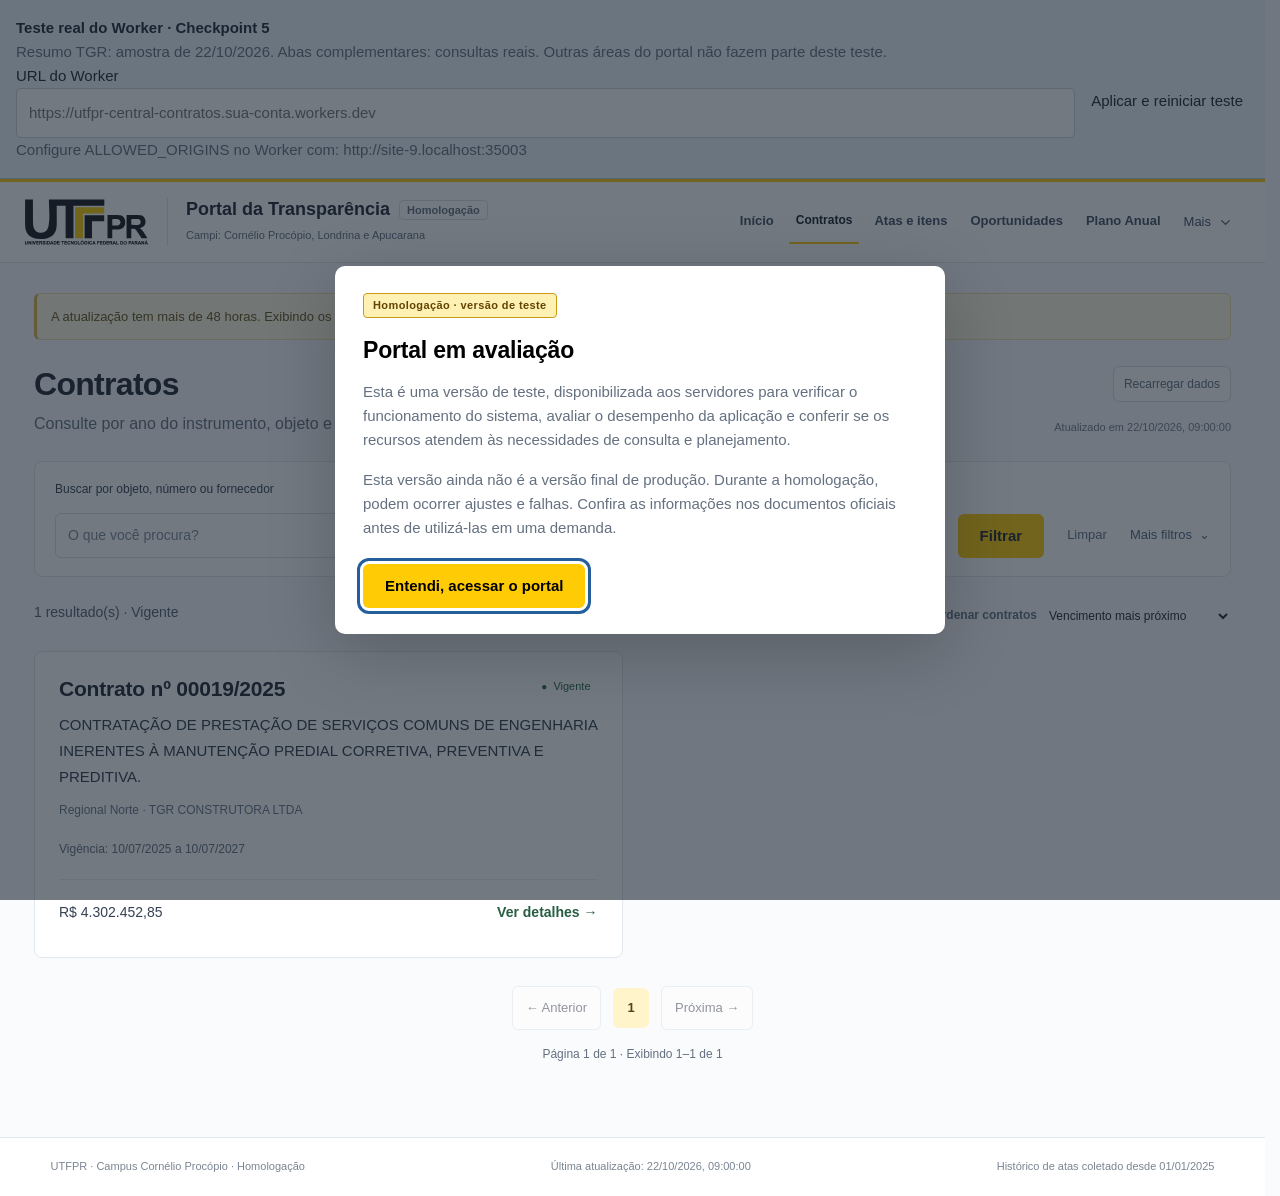
==== commit d6207d0e: "Update Portal_UTFPR_Checkpoint_5_Teste_Worker.html" ====
--- a/Portal_UTFPR_Checkpoint_5_Teste_Worker.html
+++ b/Portal_UTFPR_Checkpoint_5_Teste_Worker.html
@@ -1,7 +1,8 @@
 <!DOCTYPE html>
 <html lang="pt-BR"><head>
 <!-- URL HTTPS do Worker, sem barra final; deixe vazio até configurar. -->
-<meta name="central-contratos-api" content=""><title>Portal da Transparência · UTFPR</title><base target="_top"><meta charset="utf-8"><meta name="viewport" content="width=device-width, initial-scale=1">
+ 
+<meta name="central-contratos-api" content="utfpr-central-contratos.matheusfernandomollon.workers.dev"><title>Portal da Transparência · UTFPR</title><base target="_top"><meta charset="utf-8"><meta name="viewport" content="width=device-width, initial-scale=1">
 <style>
 .utfpr-logo{width:190px;height:auto;flex-shrink:0}.utfpr-logo .utfpr-ink{fill:#0D1117}.utfpr-logo .utfpr-gold{fill:#FFBE00}:root{--ink:#181b20;--muted:#596270;--gold:#ffcb05;--line:#dce1e7;--light:#f6f8fa;--green:#216b42}*{box-sizing:border-box}body{margin:0;color:var(--ink);background:white;font:15px/1.55 Arial,Helvetica,sans-serif}button,input,select{font:inherit}button,a,input,select{touch-action:manipulation}button{cursor:pointer}button:disabled{cursor:default;opacity:.45}button:focus-visible,a:focus-visible,input:focus-visible,select:focus-visible{outline:3px solid #275aa7;outline-offset:3px}button{border:0;background:none;color:inherit}a{color:#28593e}h1,h2,h3,p{margin:0}h1{font-size:36px;letter-spacing:-1.1px;line-height:1.15}h2{font-size:23px;line-height:1.3}h3{font-size:19px}p{color:var(--muted)}.header{border-top:5px solid var(--gold);border-bottom:1px solid var(--line);padding:22px 4%;display:flex;justify-content:space-between;align-items:center;gap:20px;flex-wrap:wrap}.brand{display:flex;align-items:center;gap:22px}.brand img{width:155px;height:66px;object-fit:contain}.wordmark{font-size:35px;font-weight:900;letter-spacing:-2px;border-bottom:5px solid var(--gold);line-height:1.1}.wordmark>span{display:block;max-width:170px;font-size:8px;letter-spacing:0;line-height:1.2;font-weight:400;margin:5px 0}.brand-title{border-left:1px solid var(--line);padding-left:22px}.brand-title strong{display:block;font-size:19px}.brand-title span{font-size:12px;color:var(--muted)}nav{display:flex;gap:5px;flex-wrap:wrap}nav button{border-radius:5px;padding:10px 13px;font-size:14px}nav button.active{background:var(--gold);font-weight:700}main{max-width:1300px;margin:auto;padding:24px 4% 55px}.notice{background:var(--light);padding:10px 15px;border-radius:5px;font-size:13px;margin-bottom:26px;color:var(--muted)}.notice.warning{background:#fff5d1;color:#674500}.notice.error{background:#fff0ef;color:#922a21}.eyebrow{font-size:11px;letter-spacing:1.6px;font-weight:700;color:#67707c;display:block;margin-bottom:12px}.hero{display:grid;grid-template-columns:1fr 1fr;gap:32px;align-items:center;margin:45px 0 36px}.hero h1{font-size:44px;font-weight:800;letter-spacing:-1.6px}.hero p{margin-top:18px;font-size:16px}.stats{display:grid;grid-template-columns:repeat(3,1fr);gap:12px}.stats article{border:1px solid var(--line);border-radius:7px;padding:18px 15px;position:relative;min-height:180px}.stats article:after{content:'';display:block;background:var(--gold);height:4px;width:27px;margin-top:18px}.stat-icon{font-size:25px;display:block}.stats strong{font-size:36px;line-height:1.4;display:block}.stats article>span:last-of-type{font-size:12px;line-height:1.4;display:block}.global-search{display:flex;gap:12px;margin:24px 0}input,select{background:white;border:1px solid #cbd2db;border-radius:5px;min-height:46px;padding:10px 12px;color:var(--ink);max-width:100%}input{min-width:0}.global-search input{flex:1}.primary{background:var(--gold);padding:12px 26px;font-weight:700;border-radius:5px}.secondary{border:1px solid #b9c2cd;border-radius:5px;padding:9px 14px;white-space:nowrap}.shortcuts{display:grid;grid-template-columns:1fr 1fr;gap:20px;margin:25px 0}.shortcuts button{display:flex;align-items:center;gap:20px;text-align:left;background:#fffbee;border:1px solid #f1e5b6;padding:25px;border-radius:7px}.shortcuts button+button{background:var(--light);border-color:var(--line)}.shortcuts strong{display:block;font-size:18px}.shortcuts small{display:block;color:var(--muted);margin-top:7px;font-size:13px}.shortcut-icon{font-size:32px}.shortcuts b{margin-left:auto;font-size:23px;background:var(--gold);border-radius:50%;width:38px;height:38px;text-align:center;flex-shrink:0}.heading{display:flex;align-items:center;justify-content:space-between;gap:15px;margin:15px 0 27px}.heading p{margin-top:12px}.filters{background:var(--light);border:1px solid var(--line);border-radius:7px;padding:20px;display:flex;align-items:flex-end;gap:15px;flex-wrap:wrap}.field{display:flex;flex-direction:column;gap:7px}.field label{font-size:12px;font-weight:700}.grow{flex:1;min-width:220px}.result-count{color:var(--muted);font-size:13px;margin:22px 0 13px}.cards{display:grid;grid-template-columns:repeat(2,minmax(0,1fr));gap:16px}.card{border:1px solid var(--line);border-radius:7px;padding:24px;display:flex;flex-direction:column;gap:15px;overflow-wrap:anywhere}.card-top{display:flex;align-items:center;justify-content:space-between;gap:10px}.badge{display:inline-block;font-size:11px;background:#eef1f5;color:#525d69;border-radius:4px;padding:3px 8px;white-space:nowrap}.badge.live{color:var(--green);background:#e9f5ed}.card .object{color:#333d49;line-height:1.55}.card dl{display:grid;grid-template-columns:1fr 1fr;gap:13px;margin:0}.card dt,.detail-grid dt{font-size:11px;color:var(--muted);font-weight:700}.card dd,.detail-grid dd{margin:4px 0 0;font-size:14px}.card button{align-self:flex-start;margin-top:auto}.match{font-size:12px;background:#fff8d8;padding:9px;border-left:3px solid var(--gold)}.empty{grid-column:1/-1;padding:35px;text-align:center;background:var(--light);border-radius:7px}.pagination{display:flex;align-items:center;justify-content:center;gap:20px;margin:28px 0 0}.pagination span{font-size:13px;color:var(--muted)}footer{border-top:1px solid var(--line);padding:20px 4%;font-size:11px;color:var(--muted);display:flex;gap:18px;flex-wrap:wrap;justify-content:space-between}dialog{border:0;border-radius:10px;max-width:960px;width:calc(100% - 32px);max-height:90vh;padding:28px;box-shadow:0 18px 70px #0003}dialog::backdrop{background:#15202e99}.dialog-top{display:flex;justify-content:space-between;align-items:center;gap:15px;border-bottom:1px solid var(--line);padding-bottom:18px;margin-bottom:20px}.detail-grid{display:grid;grid-template-columns:1fr 1fr;gap:20px}.detail-object{font-size:16px;color:#29333f;margin:15px 0;white-space:pre-wrap}.links{display:flex;gap:14px;flex-wrap:wrap;margin:20px 0}.links a{border:1px solid var(--line);padding:8px 12px;border-radius:4px}.item-list{margin-top:15px;display:grid;gap:12px}.item{padding:17px;border:1px solid var(--line);border-radius:6px;background:#fafbfc}.item p{margin:8px 0;font-size:14px;white-space:pre-wrap}.item-meta{display:flex;gap:15px;flex-wrap:wrap;font-size:12px;color:var(--muted)}.info-box{max-width:850px;margin-top:30px}.info-box h2{margin:25px 0 10px}.skip{position:absolute;top:-100px}.skip:focus{top:5px;background:white;z-index:10;padding:10px}.sr-only{position:absolute;width:1px;height:1px;overflow:hidden;clip:rect(0,0,0,0)}[hidden]{display:none!important}mark{background:#ffe997;color:inherit}.detail-search{width:100%;margin:15px 0}.hint{font-size:12px;color:var(--muted);margin:10px 0}
 @media(max-width:900px){.hero{grid-template-columns:1fr;margin-top:25px}.hero h1{font-size:37px}.header{padding:16px 4%}.stats article{min-height:145px}.cards{grid-template-columns:1fr}.brand-title strong{font-size:16px}.shortcuts{gap:12px}.shortcuts button{padding:20px;gap:12px}.shortcut-icon{display:none}}
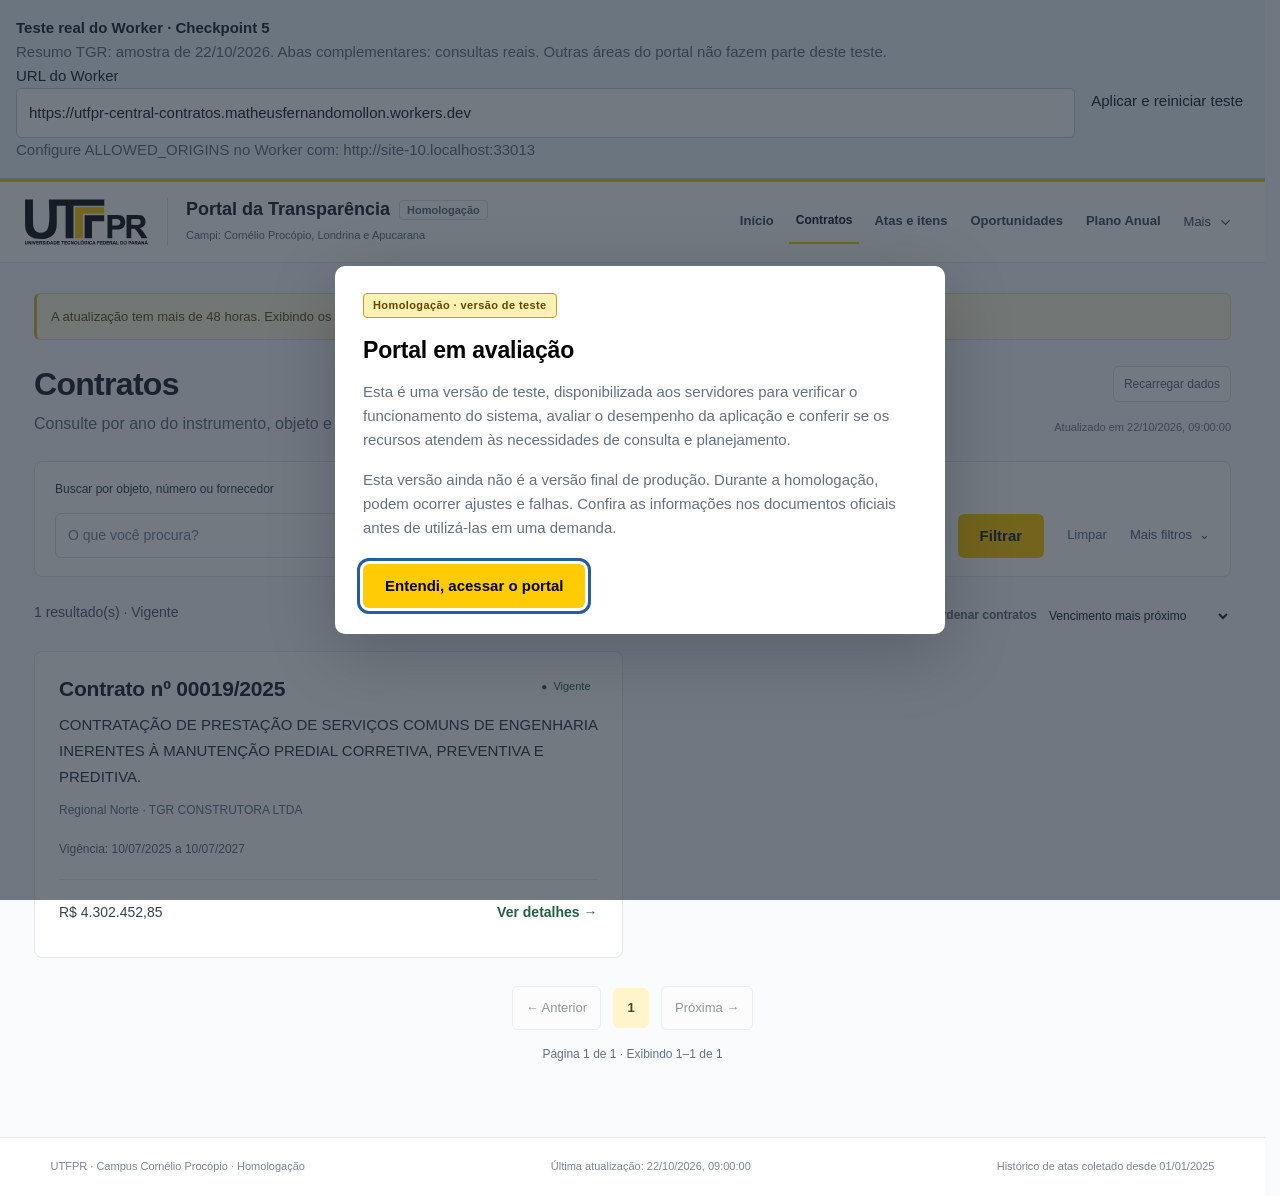
==== commit 1a02c2fa: "Update Portal_UTFPR_Checkpoint_5_Teste_Worker.html" ====
--- a/Portal_UTFPR_Checkpoint_5_Teste_Worker.html
+++ b/Portal_UTFPR_Checkpoint_5_Teste_Worker.html
@@ -1,1086 +1,6259 @@
 <!DOCTYPE html>
-<html lang="pt-BR"><head>
-<!-- URL HTTPS do Worker, sem barra final; deixe vazio até configurar. -->
- 
-<meta name="central-contratos-api" content="utfpr-central-contratos.matheusfernandomollon.workers.dev"><title>Portal da Transparência · UTFPR</title><base target="_top"><meta charset="utf-8"><meta name="viewport" content="width=device-width, initial-scale=1">
-<style>
-.utfpr-logo{width:190px;height:auto;flex-shrink:0}.utfpr-logo .utfpr-ink{fill:#0D1117}.utfpr-logo .utfpr-gold{fill:#FFBE00}:root{--ink:#181b20;--muted:#596270;--gold:#ffcb05;--line:#dce1e7;--light:#f6f8fa;--green:#216b42}*{box-sizing:border-box}body{margin:0;color:var(--ink);background:white;font:15px/1.55 Arial,Helvetica,sans-serif}button,input,select{font:inherit}button,a,input,select{touch-action:manipulation}button{cursor:pointer}button:disabled{cursor:default;opacity:.45}button:focus-visible,a:focus-visible,input:focus-visible,select:focus-visible{outline:3px solid #275aa7;outline-offset:3px}button{border:0;background:none;color:inherit}a{color:#28593e}h1,h2,h3,p{margin:0}h1{font-size:36px;letter-spacing:-1.1px;line-height:1.15}h2{font-size:23px;line-height:1.3}h3{font-size:19px}p{color:var(--muted)}.header{border-top:5px solid var(--gold);border-bottom:1px solid var(--line);padding:22px 4%;display:flex;justify-content:space-between;align-items:center;gap:20px;flex-wrap:wrap}.brand{display:flex;align-items:center;gap:22px}.brand img{width:155px;height:66px;object-fit:contain}.wordmark{font-size:35px;font-weight:900;letter-spacing:-2px;border-bottom:5px solid var(--gold);line-height:1.1}.wordmark>span{display:block;max-width:170px;font-size:8px;letter-spacing:0;line-height:1.2;font-weight:400;margin:5px 0}.brand-title{border-left:1px solid var(--line);padding-left:22px}.brand-title strong{display:block;font-size:19px}.brand-title span{font-size:12px;color:var(--muted)}nav{display:flex;gap:5px;flex-wrap:wrap}nav button{border-radius:5px;padding:10px 13px;font-size:14px}nav button.active{background:var(--gold);font-weight:700}main{max-width:1300px;margin:auto;padding:24px 4% 55px}.notice{background:var(--light);padding:10px 15px;border-radius:5px;font-size:13px;margin-bottom:26px;color:var(--muted)}.notice.warning{background:#fff5d1;color:#674500}.notice.error{background:#fff0ef;color:#922a21}.eyebrow{font-size:11px;letter-spacing:1.6px;font-weight:700;color:#67707c;display:block;margin-bottom:12px}.hero{display:grid;grid-template-columns:1fr 1fr;gap:32px;align-items:center;margin:45px 0 36px}.hero h1{font-size:44px;font-weight:800;letter-spacing:-1.6px}.hero p{margin-top:18px;font-size:16px}.stats{display:grid;grid-template-columns:repeat(3,1fr);gap:12px}.stats article{border:1px solid var(--line);border-radius:7px;padding:18px 15px;position:relative;min-height:180px}.stats article:after{content:'';display:block;background:var(--gold);height:4px;width:27px;margin-top:18px}.stat-icon{font-size:25px;display:block}.stats strong{font-size:36px;line-height:1.4;display:block}.stats article>span:last-of-type{font-size:12px;line-height:1.4;display:block}.global-search{display:flex;gap:12px;margin:24px 0}input,select{background:white;border:1px solid #cbd2db;border-radius:5px;min-height:46px;padding:10px 12px;color:var(--ink);max-width:100%}input{min-width:0}.global-search input{flex:1}.primary{background:var(--gold);padding:12px 26px;font-weight:700;border-radius:5px}.secondary{border:1px solid #b9c2cd;border-radius:5px;padding:9px 14px;white-space:nowrap}.shortcuts{display:grid;grid-template-columns:1fr 1fr;gap:20px;margin:25px 0}.shortcuts button{display:flex;align-items:center;gap:20px;text-align:left;background:#fffbee;border:1px solid #f1e5b6;padding:25px;border-radius:7px}.shortcuts button+button{background:var(--light);border-color:var(--line)}.shortcuts strong{display:block;font-size:18px}.shortcuts small{display:block;color:var(--muted);margin-top:7px;font-size:13px}.shortcut-icon{font-size:32px}.shortcuts b{margin-left:auto;font-size:23px;background:var(--gold);border-radius:50%;width:38px;height:38px;text-align:center;flex-shrink:0}.heading{display:flex;align-items:center;justify-content:space-between;gap:15px;margin:15px 0 27px}.heading p{margin-top:12px}.filters{background:var(--light);border:1px solid var(--line);border-radius:7px;padding:20px;display:flex;align-items:flex-end;gap:15px;flex-wrap:wrap}.field{display:flex;flex-direction:column;gap:7px}.field label{font-size:12px;font-weight:700}.grow{flex:1;min-width:220px}.result-count{color:var(--muted);font-size:13px;margin:22px 0 13px}.cards{display:grid;grid-template-columns:repeat(2,minmax(0,1fr));gap:16px}.card{border:1px solid var(--line);border-radius:7px;padding:24px;display:flex;flex-direction:column;gap:15px;overflow-wrap:anywhere}.card-top{display:flex;align-items:center;justify-content:space-between;gap:10px}.badge{display:inline-block;font-size:11px;background:#eef1f5;color:#525d69;border-radius:4px;padding:3px 8px;white-space:nowrap}.badge.live{color:var(--green);background:#e9f5ed}.card .object{color:#333d49;line-height:1.55}.card dl{display:grid;grid-template-columns:1fr 1fr;gap:13px;margin:0}.card dt,.detail-grid dt{font-size:11px;color:var(--muted);font-weight:700}.card dd,.detail-grid dd{margin:4px 0 0;font-size:14px}.card button{align-self:flex-start;margin-top:auto}.match{font-size:12px;background:#fff8d8;padding:9px;border-left:3px solid var(--gold)}.empty{grid-column:1/-1;padding:35px;text-align:center;background:var(--light);border-radius:7px}.pagination{display:flex;align-items:center;justify-content:center;gap:20px;margin:28px 0 0}.pagination span{font-size:13px;color:var(--muted)}footer{border-top:1px solid var(--line);padding:20px 4%;font-size:11px;color:var(--muted);display:flex;gap:18px;flex-wrap:wrap;justify-content:space-between}dialog{border:0;border-radius:10px;max-width:960px;width:calc(100% - 32px);max-height:90vh;padding:28px;box-shadow:0 18px 70px #0003}dialog::backdrop{background:#15202e99}.dialog-top{display:flex;justify-content:space-between;align-items:center;gap:15px;border-bottom:1px solid var(--line);padding-bottom:18px;margin-bottom:20px}.detail-grid{display:grid;grid-template-columns:1fr 1fr;gap:20px}.detail-object{font-size:16px;color:#29333f;margin:15px 0;white-space:pre-wrap}.links{display:flex;gap:14px;flex-wrap:wrap;margin:20px 0}.links a{border:1px solid var(--line);padding:8px 12px;border-radius:4px}.item-list{margin-top:15px;display:grid;gap:12px}.item{padding:17px;border:1px solid var(--line);border-radius:6px;background:#fafbfc}.item p{margin:8px 0;font-size:14px;white-space:pre-wrap}.item-meta{display:flex;gap:15px;flex-wrap:wrap;font-size:12px;color:var(--muted)}.info-box{max-width:850px;margin-top:30px}.info-box h2{margin:25px 0 10px}.skip{position:absolute;top:-100px}.skip:focus{top:5px;background:white;z-index:10;padding:10px}.sr-only{position:absolute;width:1px;height:1px;overflow:hidden;clip:rect(0,0,0,0)}[hidden]{display:none!important}mark{background:#ffe997;color:inherit}.detail-search{width:100%;margin:15px 0}.hint{font-size:12px;color:var(--muted);margin:10px 0}
-@media(max-width:900px){.hero{grid-template-columns:1fr;margin-top:25px}.hero h1{font-size:37px}.header{padding:16px 4%}.stats article{min-height:145px}.cards{grid-template-columns:1fr}.brand-title strong{font-size:16px}.shortcuts{gap:12px}.shortcuts button{padding:20px;gap:12px}.shortcut-icon{display:none}}
-@media(max-width:520px){.utfpr-logo{width:110px}h1{font-size:30px}.hero h1{font-size:34px}.brand{gap:12px}.brand-title{padding-left:12px}.brand img{width:94px;height:52px}.wordmark{font-size:27px}.wordmark>span{max-width:95px;font-size:6px}.brand-title strong{font-size:14px}.brand-title span{font-size:10px}.header nav{width:100%;justify-content:space-between}nav button{padding:8px;font-size:12px}.stats{gap:7px}.stats article{padding:13px 9px}.stats strong{font-size:30px}.stats article>span:last-of-type{font-size:11px}.shortcuts{grid-template-columns:1fr}.global-search{gap:7px}.primary{padding:10px 14px}.heading{align-items:flex-start;flex-direction:column}.filters{padding:15px}.field{flex:1}.grow{min-width:100%}.card{padding:18px}.card dl{grid-template-columns:1fr}.card-top{align-items:flex-start}.detail-grid{grid-template-columns:1fr}.dialog-top h2{font-size:20px}dialog{padding:18px}.desktop{display:none}}
-
-.portal-title{display:flex;align-items:center;gap:10px;flex-wrap:wrap}.brand-title .homologacao-badge,.homologacao-badge{display:inline-block;background:#fff0b3;color:#624500;border:1px solid #c99a16;border-radius:4px;padding:3px 9px;font-size:11px;font-weight:700;letter-spacing:.4px}.scope-label{display:block}#homologacao{max-width:610px}#homologacao h2{margin:18px 0 14px}#homologacao p{margin-bottom:16px}#homologacao .primary{margin-top:8px}.pncp-notice{font-size:13px;margin:-8px 0 22px;padding:12px 14px;background:#fff8dc;border-left:3px solid #c99a16;color:#624500}
-
-/* A página estática também precisa funcionar em telas estreitas e com fonte ampliada. */
-html{overflow-x:hidden}body{min-width:0;overflow-wrap:anywhere}.brand,.brand-title,.portal-title,.hero>div,.card-top>h2,.dialog-top>div{min-width:0}dialog{overflow-y:auto;overflow-wrap:anywhere}.links a{overflow-wrap:anywhere}.shortcuts button{min-width:0}
-@media(max-width:700px){
- .header{gap:14px}.header nav{width:100%;display:grid;grid-template-columns:repeat(2,minmax(0,1fr));gap:8px}.header nav button{min-height:44px;padding:9px 7px;white-space:normal}
- .hero{gap:20px}.hero h1{font-size:clamp(27px,7vw,38px);letter-spacing:-.6px}.stats{grid-template-columns:repeat(2,minmax(0,1fr));gap:9px}.stats article{min-height:126px}.stats article:last-child{grid-column:1/-1;min-height:105px}.stats article:after{margin-top:9px}
- .global-search{flex-direction:column}.global-search input,.global-search .primary{width:100%}.filters{display:grid;grid-template-columns:repeat(2,minmax(0,1fr));align-items:stretch}.filters .field{min-width:0}.filters .grow{grid-column:1/-1;min-width:0}.filters input,.filters select{width:100%}.filters #clear{grid-column:1/-1;min-height:44px}
- .shortcuts button{min-height:95px}.card-top{flex-wrap:wrap}.card button{align-self:stretch;min-height:44px}.heading #reload{min-height:44px}.links{display:grid;grid-template-columns:1fr}.links a{display:block;text-align:center;min-height:44px}.item-meta{flex-direction:column;gap:5px}
- dialog{width:calc(100% - 16px);max-width:none;max-height:calc(100dvh - 16px);padding:18px}.dialog-top{align-items:flex-start}.dialog-top #closeDetail{flex-shrink:0;min-height:44px}.detail-grid dd,.item p{overflow-wrap:anywhere}
-}
-@media(max-width:380px){.header{padding:14px 12px}main{padding:20px 12px 40px}.brand{gap:9px}.utfpr-logo{width:86px}.brand-title{padding-left:9px}.brand-title strong{font-size:13px}.brand-title span{font-size:10px}.homologacao-badge{font-size:9px}.stats strong{font-size:27px}.card{padding:15px}.pagination{gap:7px}.pagination button{padding:9px 7px;white-space:normal}.dialog-top{flex-wrap:wrap}}
-.adhesion-details{margin-top:14px;border-top:1px solid var(--line);padding-top:12px}.adhesion-details summary{cursor:pointer;font-weight:700;color:#28593e}.adhesion-list{display:grid;gap:8px;margin-top:10px}.adhesion-unit{display:grid;grid-template-columns:repeat(2,minmax(0,1fr));gap:5px 14px;padding:10px;background:white;border:1px solid var(--line);border-radius:5px;font-size:12px}.adhesion-unit strong{grid-column:1/-1}.adhesion-unit span{color:var(--muted)}
-@media(max-width:520px){.adhesion-unit{grid-template-columns:1fr}}
-
-/* Consulta direta e paginada de atas externas no PNCP. */
-.external-scope{margin:14px 0 4px;padding:11px 13px;background:#fff8dc;border-left:3px solid #c99a16;font-size:13px;color:#624500}.external-pncp-notice{margin:8px 0 18px}.external-card .external-ata-link{font-size:23px;line-height:1.3;font-weight:700;color:#28593e;text-decoration-thickness:1px;text-underline-offset:3px}.external-open{align-self:flex-start;margin-top:auto;text-decoration:none}.external-error{grid-column:1/-1;padding:28px;text-align:center;background:#fff8e7;border:1px solid #ead59f;border-radius:7px}.external-error p{margin-bottom:14px}.external-filters .primary{min-height:46px}.external-card dl{grid-template-columns:1fr 1fr}
-@media(max-width:700px){.external-filters{grid-template-columns:1fr}.external-filters .grow,.external-filters button{grid-column:1/-1;width:100%}.external-open{align-self:stretch;text-align:center;min-height:44px}.external-card dl{grid-template-columns:1fr}}
-.opportunity-card .badge.soon{background:#fff2c4;color:#765400}.opportunity-open{align-self:flex-start;text-decoration:none;margin-top:auto}.opportunity-card dl{grid-template-columns:repeat(2,minmax(0,1fr))}.opportunity-filters select{min-width:185px}
-.session-hint{font-size:12px;background:#f6f8fa;border-left:3px solid #ffcb05;padding:9px 11px;color:#596270}
-@media(max-width:700px){.opportunity-filters{display:grid!important;grid-template-columns:minmax(0,1fr);align-items:stretch}.opportunity-filters>.field,.opportunity-filters>.grow,.opportunity-filters>button{grid-column:1;width:100%;min-width:0}.opportunity-filters input,.opportunity-filters select{display:block;width:100%;min-width:0}.opportunity-card dl{grid-template-columns:1fr}.opportunity-open{align-self:stretch;text-align:center;min-height:44px}}
-
-/* Apresentação amigável dos itens da ata. */
-.item-list{gap:18px}.item{padding:0;background:#fff;border-radius:9px;overflow:hidden;box-shadow:0 2px 8px #1720330a}.item-head{padding:17px 19px 13px;display:flex;justify-content:space-between;align-items:flex-start;gap:15px;border-top:4px solid var(--gold)}.item-head h4{margin:2px 0 0;font-size:17px}.item-number{display:block;color:#685000;font-size:11px;font-weight:800;letter-spacing:1.2px}.item-tags{display:flex;gap:7px;flex-wrap:wrap;justify-content:flex-end}.item-tags span{background:#eef1f5;color:#4e5967;border-radius:999px;padding:4px 9px;font-size:11px;white-space:nowrap}.item-description{margin:0!important;padding:0 19px 17px;color:#303a47;font-size:15px!important;line-height:1.6}.item-supplier{margin:0 19px 17px;padding:12px 14px;display:flex;align-items:center;justify-content:space-between;gap:12px;background:var(--light);border-radius:6px}.item-supplier div span{display:block;color:var(--muted);font-size:10px;font-weight:700;letter-spacing:.8px}.item-supplier div strong{display:block;margin-top:2px;font-size:13px}.supplier-document{font-size:12px;color:var(--muted)}.item-section{padding:15px 19px;border-top:1px solid var(--line)}.item-section h5{margin:0 0 11px;font-size:12px;letter-spacing:.4px;color:#485362;text-transform:uppercase}.item-section.balance{background:#fbfcfd}.item-section.adhesion{background:#fffdf5}.item-metrics{display:grid;grid-template-columns:repeat(4,minmax(0,1fr));gap:9px}.item-metric{min-width:0;padding:10px 11px;border:1px solid #e2e6eb;border-radius:6px;background:#fff}.item-metric span{display:block;color:var(--muted);font-size:10px;line-height:1.25}.item-metric strong{display:block;margin-top:5px;font-size:13px;line-height:1.3;overflow-wrap:anywhere}.item-metric small{display:block;margin-top:7px;color:#66717e;font-size:10px;line-height:1.4}.item-metric.highlight strong{font-size:15px}.item-metric.balance-value{border-color:#b9dac5;background:#f3faf5}.item-metric.balance-value strong,.item-metric.positive strong{color:var(--green)}.item-metric.wide{grid-column:span 2}.item-empty{grid-column:1/-1;margin:0!important;padding:10px 12px;border-left:3px solid #c7ced7;background:#f6f8fa;color:var(--muted);font-size:12px!important}.adhesion-intro{margin:-3px 0 12px!important;color:#59636f;font-size:12px!important;line-height:1.5}.item .adhesion-details,.item .approved-details{margin:0;padding:13px 19px 17px;border-top:1px solid #eadfaa;background:#fffdf5}.approved-list{display:grid;gap:8px;margin-top:10px}.approved-row{display:grid;grid-template-columns:2fr 1fr 1fr;gap:8px 14px;padding:10px;background:#fff;border:1px solid var(--line);border-radius:5px;font-size:12px}.approved-row span{color:var(--muted)}.no-approved{margin:0!important;padding:12px 19px 15px;border-top:1px solid #eadfaa;background:#fffdf5;color:#665b36;font-size:12px!important;line-height:1.5}
-.balance-state{margin:-3px 0 12px!important;padding:9px 11px;border-left:3px solid #8996a5;background:#f1f4f7;color:#4e5967;font-size:12px!important;line-height:1.45}.balance-state.sem_movimentacao{border-color:#6685a8;background:#f1f6fb}.balance-state.indisponivel{border-color:#b08324;background:#fff8e7}
-@media(max-width:700px){.item-metrics{grid-template-columns:repeat(2,minmax(0,1fr))}}
-@media(max-width:520px){.item-head{flex-direction:column}.item-tags{justify-content:flex-start}.item-supplier{align-items:flex-start;flex-direction:column}.item-metrics{grid-template-columns:1fr}.item-metric.wide{grid-column:auto}.item-section,.item-head{padding-left:15px;padding-right:15px}.item-description{padding-left:15px;padding-right:15px}.item-supplier{margin-left:15px;margin-right:15px}.item .adhesion-details,.item .approved-details{padding-left:15px;padding-right:15px}.approved-row{grid-template-columns:1fr}}
-
-/* Plano Anual de Contratações - consulta direta ao PNCP. */
-.cp2-badges{display:flex;gap:6px;flex-wrap:wrap;justify-content:flex-end}.expiry{font-size:11px;padding:4px 8px;border-radius:4px;font-weight:bold}.expiry-30{color:#8b2020;background:#ffe4e4}.expiry-60{color:#814000;background:#ffead1}.expiry-90{color:#695000;background:#fff4bf}.cp2-documents,.cp2-items{margin-top:24px;border-top:1px solid var(--line);padding-top:18px}.cp2-documents h3,.cp2-items h3{margin-bottom:12px}.cp2-document{padding:12px;border:1px solid var(--line);margin-top:8px;display:flex;gap:12px;align-items:center;flex-wrap:wrap}.cp2-items .card{margin:12px 0}.cp2-results{margin-top:14px}.cp2-results dl{padding:14px;border:1px solid var(--line);margin-bottom:10px}
-/* Valores fora das barras: categorias pequenas não cortam o texto. */
-.pca-chart .pca-bar-row{grid-template-columns:minmax(150px,240px) minmax(0,1fr) 160px}.pca-bar-value{text-align:right;font-size:13px;white-space:nowrap;color:var(--ink)}
-@media(max-width:900px){.pca-chart .pca-bar-row{grid-template-columns:180px minmax(0,1fr) 150px}}
-@media(max-width:700px){.pca-chart .pca-bar-row{grid-template-columns:minmax(0,1fr) auto;gap:7px}.pca-chart .pca-bar-label{grid-column:1}.pca-chart .pca-bar-value{grid-column:2;grid-row:1;font-size:12px}.pca-chart .pca-bar-track{grid-column:1/-1;grid-row:2}}
-.pca-filters{align-items:end}.pca-filters .field{min-width:210px}.pca-overview{border:1px solid var(--line);border-top:5px solid var(--gold);border-radius:8px;padding:22px;margin:20px 0}.pca-overview-head{display:flex;justify-content:space-between;align-items:flex-start;gap:18px}.pca-source{text-decoration:none;flex-shrink:0}.pca-meta{display:grid;grid-template-columns:repeat(4,minmax(0,1fr));gap:10px;margin:22px 0}.pca-summary-card{padding:14px;border:1px solid var(--line);border-radius:6px;background:var(--light)}.pca-summary-card span{display:block;color:var(--muted);font-size:11px;font-weight:700;text-transform:uppercase}.pca-summary-card strong{display:block;margin-top:6px;font-size:17px;line-height:1.25}.pca-details{display:grid;grid-template-columns:repeat(3,minmax(0,1fr));gap:12px;margin:0}.pca-details dt{font-size:10px;color:var(--muted);font-weight:700}.pca-details dd{margin:3px 0 0;overflow-wrap:anywhere}.pca-chart{border:1px solid var(--line);border-radius:8px;padding:20px;margin:20px 0 30px}.pca-chart h2{font-size:19px;margin-bottom:18px}.pca-bar-row{display:grid;grid-template-columns:minmax(150px,240px) 1fr;gap:15px;align-items:center;margin:13px 0}.pca-bar-label{display:flex;flex-direction:column}.pca-bar-label span{color:var(--muted);font-size:11px}.pca-bar-track{height:34px;background:#eef1f4;border-radius:4px;overflow:hidden}.pca-bar{min-width:3px;height:100%;background:#1d5e42;display:flex;align-items:center;justify-content:flex-end;border-right:4px solid var(--gold)}.pca-bar span{color:white;font-size:11px;font-weight:700;padding:0 9px;white-space:nowrap;text-shadow:0 1px 2px #0008}.pca-detail-title{margin:10px 0 14px}.pca-category{border:1px solid var(--line);border-radius:7px;margin:12px 0;overflow:hidden}.pca-category>summary{list-style:none;display:flex;justify-content:space-between;align-items:center;gap:15px;padding:17px 19px;cursor:pointer;background:#fafbfc}.pca-category>summary::-webkit-details-marker{display:none}.pca-category>summary span:first-child{display:flex;flex-direction:column}.pca-category>summary strong{font-size:17px}.pca-category>summary small{color:var(--muted);margin-top:2px}.pca-chevron{font-size:22px;transition:transform .2s}.pca-category[open] .pca-chevron{transform:rotate(180deg)}.pca-category-body{padding:18px}.pca-category-search{width:100%;margin-bottom:14px}.pca-table-wrap{overflow-x:auto;border:1px solid var(--line);border-radius:6px}.pca-table{width:100%;border-collapse:collapse;min-width:850px}.pca-table th{background:#eef0f2;text-align:left;font-size:11px;padding:12px;color:#344151}.pca-table th:last-child,.pca-table td:last-child{text-align:right}.pca-table td{padding:12px;border-top:1px solid var(--line);vertical-align:top;font-size:13px}.pca-table td strong{display:block}.pca-table td small{display:block;color:var(--muted);margin-top:5px;max-width:520px}.pca-money{font-weight:700;white-space:nowrap}.pca-table-empty{text-align:center!important;color:var(--muted);padding:25px!important}.pca-pager{display:flex;justify-content:flex-end;align-items:center;gap:14px;margin-top:14px}.pca-pager span{font-size:12px;color:var(--muted)}
-@media(max-width:900px){.pca-meta{grid-template-columns:repeat(2,minmax(0,1fr))}.pca-details{grid-template-columns:1fr 1fr}.pca-bar-row{grid-template-columns:180px 1fr}}
-@media(max-width:700px){.pca-filters{grid-template-columns:1fr}.pca-filters .field,.pca-filters button{grid-column:1;width:100%}.pca-overview{padding:17px}.pca-overview-head{flex-direction:column}.pca-source{width:100%;text-align:center}.pca-meta,.pca-details{grid-template-columns:1fr}.pca-chart{padding:16px}.pca-bar-row{grid-template-columns:1fr;gap:6px}.pca-bar-track{height:31px}.pca-category-body{padding:12px}.pca-table-wrap{overflow:visible;border:0}.pca-table{min-width:0}.pca-table thead{display:none}.pca-table,.pca-table tbody,.pca-table tr,.pca-table td{display:block;width:100%}.pca-table tr{border:1px solid var(--line);border-radius:6px;margin-bottom:10px;padding:7px 11px}.pca-table td{display:grid;grid-template-columns:115px 1fr;gap:10px;text-align:left!important;border-top:1px solid #edf0f3;padding:8px 0;white-space:normal}.pca-table td:first-child{border-top:0}.pca-table td:before{content:attr(data-label);font-size:10px;color:var(--muted);font-weight:700;text-transform:uppercase}.pca-table-empty{display:block!important}.pca-table-empty:before{content:none}.pca-pager{justify-content:space-between;gap:7px}.pca-pager button{padding:9px 8px;white-space:normal}}
-
-.external-filters{display:grid;grid-template-columns:repeat(2,minmax(0,1fr));align-items:end}.external-filters .grow,.external-actions{grid-column:1/-1}.external-filters .field{min-width:0}.external-filters input,.external-filters select{width:100%;min-width:0;max-width:100%}.external-actions{display:flex;gap:12px}.external-actions button{min-height:46px}@media(max-width:700px){.external-filters{grid-template-columns:minmax(0,1fr)}.external-filters .field{grid-column:1/-1}.external-actions{flex-direction:column}.external-actions button{width:100%}}
-
-/* Atividade nas consultas, com respeito à preferência de movimento reduzido. */
-.query-loading{position:relative;display:block;padding:18px 18px 25px 52px!important;margin:12px 0!important;border:1px solid #e8d898;border-radius:10px;background:#fffbed;color:#4a442d!important;font-size:14px;line-height:1.55;min-height:68px;overflow:hidden;white-space:normal;overflow-wrap:anywhere}
-.query-loading::before{content:"";position:absolute;left:18px;top:20px;width:18px;height:18px;border:3px solid #e8dfbf;border-top-color:#9b7600;border-radius:50%;animation:query-spin .9s linear infinite}
-.query-loading::after{content:"";position:absolute;left:0;bottom:0;width:35%;height:4px;background:#ffcb05;animation:query-sweep 1.7s ease-in-out infinite}
-@keyframes query-spin{to{transform:rotate(360deg)}}@keyframes query-sweep{0%{transform:translateX(-100%)}100%{transform:translateX(390%)}}
-@media(prefers-reduced-motion:reduce){.query-loading::before,.query-loading::after{animation:none}.query-loading::after{width:100%;opacity:.55}}
-@media(max-width:700px){.query-loading{font-size:13px;padding-right:12px!important}}
-
-.query-error{display:block;padding:16px!important;margin:14px 0!important;border:2px solid #b42318;border-left:6px solid #b42318;border-radius:8px;background:#fff0ee;color:#8d1b13!important;font-size:15px!important;font-weight:700;line-height:1.6;overflow-wrap:anywhere}.query-error:focus{outline:3px solid #b42318;outline-offset:3px}[aria-invalid="true"]{border:2px solid #b42318!important;background:#fff7f6}
-/* Painel inicial: identidade institucional com tonalidades discretas. */
-.dashboard-home{padding-top:26px}.dashboard-heading{display:flex;align-items:center;justify-content:space-between;gap:22px;margin-bottom:25px}.dashboard-heading h1{font-size:34px;margin:4px 0 8px}.dashboard-heading .field{min-width:250px}.dashboard-heading select{width:100%;min-height:44px;background:#fff;border:1px solid var(--line);border-radius:5px;padding:9px 12px}.dashboard-totals{display:grid;grid-template-columns:repeat(4,minmax(0,1fr));gap:16px;margin-bottom:20px}.dashboard-total{display:flex;gap:18px;align-items:center;text-align:left;border:1px solid #d5dfe9;border-radius:6px;padding:22px 18px;min-width:0;min-height:120px}.dashboard-total>span:nth-child(2){flex:1;min-width:0}.dashboard-total strong{display:block;font-size:36px;line-height:1.15;margin-top:8px;color:#20232e;font-variant-numeric:tabular-nums}.dashboard-total>span:last-child{font-size:25px}.dashboard-icon{font-size:33px;line-height:1}.tone-blue{background:#f0f6fc;color:#244c77}.tone-green{background:#f1f7f3;color:#285b48}.tone-purple{background:#f5f3fa;color:#514277}.tone-cream{background:#fffaf0;color:#73561e}.dashboard-total span span{font-size:14px;color:#242c3c}.dashboard-grid{display:grid;grid-template-columns:1fr 1fr;gap:18px}.dashboard-panel{border:1px solid #d9e0e8;border-radius:6px;padding:20px;min-width:0;background:white}.dashboard-panel-title{display:flex;align-items:center;justify-content:space-between;gap:12px;margin-bottom:18px}.dashboard-panel-title h2{font-size:19px;font-weight:700}.dashboard-link{color:#245584;font-size:13px;padding:6px 0;white-space:nowrap;text-decoration:underline;text-underline-offset:3px}.dashboard-expiry,.dashboard-modalities{display:grid;grid-template-columns:repeat(3,minmax(0,1fr));gap:12px}.dashboard-expiry-tile{position:relative;border:1px solid #dce1e7;border-radius:5px;background:#fff;padding:18px 10px 18px 17px;text-align:left;min-height:102px;min-width:0}.dashboard-expiry-tile:before{content:"";position:absolute;top:5px;bottom:5px;left:0;width:4px;background:currentColor;border-radius:3px}.dashboard-expiry-tile strong{font-size:30px;display:block;line-height:1.2;font-variant-numeric:tabular-nums}.dashboard-expiry-tile span{font-size:13px;display:block;margin-top:5px}.deadline-30{color:#b42318}.deadline-60{color:#b45309}.deadline-90{color:#856000}.dashboard-footnote{border-top:1px solid #e1e5eb;padding-top:12px;margin-top:16px;font-size:12px;color:#566173}.dashboard-modality{border:1px solid #d9e0e8;border-radius:5px;padding:18px 12px;min-width:0;text-align:left}.dashboard-modality strong{display:block;font-size:29px;margin-top:5px;font-variant-numeric:tabular-nums}.dashboard-modality span{font-size:13px}.dashboard-deadline-row{display:flex;width:100%;align-items:center;justify-content:space-between;gap:14px;padding:12px 0;text-align:left;border-bottom:1px solid #e5e9ee}.dashboard-deadline-row>span:first-child{flex:1;min-width:0}.dashboard-deadline-row strong{display:block;font-size:14px;font-weight:600;display:-webkit-box;-webkit-line-clamp:2;line-clamp:2;-webkit-box-orient:vertical;overflow:hidden}.dashboard-deadline-row small{display:block;margin-top:5px;color:#596678;font-size:12px}.dashboard-deadline-chip{font-size:12px;padding:5px 8px;border:1px solid currentColor;border-radius:4px;white-space:nowrap}.dashboard-total:hover,.dashboard-expiry-tile:hover,.dashboard-modality:hover{box-shadow:0 0 0 2px #d2dae5}.dashboard-deadline-row:hover{background:#f6f8fb}.dashboard-home .global-search{margin:26px 0 10px}.dashboard-home #dashboardCoverage{margin-top:16px}
-@media(max-width:1000px){.dashboard-totals{grid-template-columns:repeat(2,minmax(0,1fr))}.dashboard-panel-title{align-items:flex-start;flex-wrap:wrap}.dashboard-heading h1{font-size:30px}}
-@media(max-width:700px){.dashboard-heading{flex-direction:column;align-items:stretch;gap:14px}.dashboard-heading .field{min-width:0}.dashboard-grid{grid-template-columns:minmax(0,1fr)}.dashboard-total{padding:16px 12px;gap:9px;min-height:110px}.dashboard-icon{font-size:26px}.dashboard-total strong{font-size:30px}.dashboard-total span span{font-size:12px}.dashboard-panel{padding:15px}.dashboard-panel-title h2{font-size:17px}.dashboard-expiry,.dashboard-modalities{gap:7px}.dashboard-expiry-tile{padding:15px 7px 15px 11px}.dashboard-expiry-tile strong{font-size:26px}.dashboard-expiry-tile span{font-size:11px}.dashboard-deadline-chip{white-space:normal;text-align:center;max-width:88px}.dashboard-home{padding-top:16px}}
-
-/* Navegação estável: trocar a aba ativa não muda a linha do menu. */
-html{scrollbar-gutter:stable}.header{display:grid;grid-template-columns:minmax(0,1fr);justify-content:stretch;gap:18px}.header nav{width:100%;min-width:0;align-items:center;justify-content:flex-start}.header nav button,.header nav button.active{font-weight:600;white-space:nowrap;min-height:44px}.header .brand{min-width:0}@media(max-width:700px){.header{gap:12px}.header nav{flex-wrap:nowrap;overflow-x:auto;padding-bottom:5px}.header nav button{flex:0 0 auto}.header .brand-title{min-width:0}}
-/* Desktop/notebook: identidade à esquerda e navegação à direita na mesma linha. */
-@media(min-width:1000px){
- .header{display:flex;flex-wrap:nowrap;justify-content:space-between;gap:18px;padding:18px 2.5%}
- .header .brand{flex:0 1 460px;gap:14px;min-width:0}
- .header .utfpr-logo{width:145px;flex-shrink:0}
- .header .brand-title{min-width:0;padding-left:14px}
- .header .brand-title strong{font-size:17px;line-height:1.3}
- .header .brand-title span{font-size:11px;line-height:1.5}
- .header .portal-title{flex-wrap:wrap;gap:6px}
- .header nav{flex:0 0 auto;width:auto;flex-wrap:nowrap;gap:2px;justify-content:flex-end}
- .header nav button,.header nav button.active{font-size:12px;padding:9px 8px;font-weight:600;white-space:nowrap}
-}
-@media(min-width:1000px) and (max-width:1399px){
- .header{padding:15px 2%;gap:12px}
- .header .brand{flex-basis:370px;gap:10px}
- .header .utfpr-logo{width:112px}
- .header .brand-title{padding-left:10px}
- .header .brand-title strong{font-size:15px}
- .header .brand-title span{font-size:10px}
- .header .homologacao-badge{font-size:10px;padding:2px 5px}
- .header nav{gap:0}
- .header nav button,.header nav button.active{font-size:11px;padding:9px 6px}
-}
-
-.deadline-neutral{color:#566173}
-/* Pequeno aumento de legibilidade do menu superior direito. */
-@media(min-width:1000px){.header nav button,.header nav button.active{font-size:13px;padding:10px 9px}}
-@media(min-width:1000px) and (max-width:1399px){.header nav button,.header nav button.active{font-size:12px;padding:10px 7px}}
-.item-official-links{margin:0!important;padding:15px 19px 8px;border-top:1px solid var(--line)}
-.item-official-links a{white-space:normal;overflow-wrap:anywhere}
-.item .item-official-note{margin:0!important;padding:0 19px 17px;font-size:12px;line-height:1.5}
-.commercial .item-metrics{grid-template-columns:repeat(3,minmax(0,1fr))}
-@media(max-width:700px){.commercial .item-metrics{grid-template-columns:repeat(2,minmax(0,1fr))}}
-@media(max-width:520px){.commercial .item-metrics{grid-template-columns:1fr}.item-official-links{padding-left:15px;padding-right:15px}.item .item-official-note{padding-left:15px;padding-right:15px}}
-
-/* Usabilidade integrada */
-/* Visual aprovado: computador clean, duas colunas, descrição completa; celular compacto. */
-:root{--ink:#202633;--muted:#647080;--line:#e2e7ed;--light:#f7f9fb;--green:#275d43;--gold:#ffcb05}
-body{background:#fafbfd;font-family:Arial,Helvetica,sans-serif;font-size:15px;line-height:1.6;color:var(--ink)}
-main{max-width:1360px;padding:30px 34px 60px}h1{font-size:32px;letter-spacing:-.7px;font-weight:700}h2{letter-spacing:-.2px}
-button,a,input,select,summary{outline-offset:4px}button:focus-visible,a:focus-visible,input:focus-visible,select:focus-visible,summary:focus-visible{outline:3px solid #245e9b}
-button:disabled{cursor:default;opacity:.48}button,input,select{min-height:44px}.primary{font-weight:600;border-radius:6px;padding:10px 22px;box-shadow:none}.secondary{background:#fff;border-color:#d9e0e7;border-radius:6px;font-weight:400}.text-action,.dashboard-link{font-weight:600;color:var(--green);padding:7px 0;font-size:14px}.text-action:hover,.dashboard-link:hover{text-decoration:underline}
-.header{position:relative;background:#fff;border-top:3px solid var(--gold);border-bottom:1px solid var(--line);padding:15px max(24px,calc((100vw - 1292px)/2));gap:22px;align-items:center;flex-wrap:nowrap}
-.header .brand{gap:18px;min-width:0;flex:0 1 auto}.header .utfpr-logo{width:125px;flex-shrink:0}.header .brand-title{padding-left:18px;min-width:0}.header .brand-title strong{font-size:18px;white-space:nowrap}.header .brand-title span{font-size:11px}.header .scope-label{display:none}.header .portal-title{gap:9px}.header .homologacao-badge{border-color:#dde2e8;background:#fff;color:#65717e;padding:1px 7px;border-radius:4px;font-size:10px;letter-spacing:0}
-.header nav{display:flex;align-items:center;gap:7px;flex-wrap:nowrap;flex:0 0 auto;width:auto;overflow:visible}.header nav [data-view]{border-radius:0;border-bottom:2px solid transparent;padding:8px 8px;white-space:nowrap;font-size:13px;background:none;color:#425063;min-height:44px}.header nav [data-view].active{background:none;color:#19222d;border-bottom-color:var(--gold);font-weight:600}.header nav [data-view]:hover{background:#f7f9fb}
-.nav-more{position:relative}.nav-more>summary{list-style:none;cursor:pointer;color:#425063;padding:9px 8px;font-size:13px;min-height:44px}.nav-more>summary::-webkit-details-marker{display:none}.nav-more>summary:after{content:'⌄';margin-left:8px}.nav-more.contains-active>summary{border-bottom:2px solid var(--gold)}.nav-more-options{position:absolute;right:0;top:100%;z-index:20;width:210px;padding:7px;background:white;border:1px solid var(--line);border-radius:7px;box-shadow:0 8px 24px #16202b0d}.nav-more-options [data-view]{display:block;width:100%;text-align:left}.menu-toggle{display:none}
-#catalog .heading{position:relative;gap:12px;align-items:flex-start;margin:10px 0 24px;flex-wrap:wrap}#catalog .heading .eyebrow{display:none}#catalogSub{margin-top:8px;font-size:16px}#reload{margin-left:auto;font-size:12px;color:#647080;min-height:36px;padding:6px 10px}.catalog-updated{width:100%;margin:-8px 0 0;text-align:right;color:#748090;font-size:11px}
-.filters{padding:18px 20px;border:1px solid var(--line);border-radius:8px;background:white;gap:16px;align-items:flex-end;box-shadow:none}.filters .field{min-width:0}.filters label{font-size:12px;color:#354253;font-weight:500;display:block;margin-bottom:7px}.filters input,.filters select{border-color:#dbe2e9;border-radius:6px;min-height:44px;background:#fff;font-size:14px;width:100%;min-width:0}.filters input::placeholder{color:#7f8b99}.filters button{align-self:flex-end}
-#filters{display:grid;grid-template-columns:minmax(230px,2.2fr) minmax(140px,1fr) minmax(130px,1fr) auto auto auto;column-gap:18px;row-gap:14px}#filters>.grow{min-width:0}#filters>.field{width:auto;flex:none}#clear{border:0;background:none;color:#627084;padding:10px 5px;font-size:13px}.advanced-filters{position:relative;align-self:end}.advanced-filters>summary{list-style:none;cursor:pointer;min-height:44px;display:flex;align-items:center;gap:7px;white-space:nowrap;font-size:13px;color:#55677e}.advanced-filters>summary:after{content:'⌄'}.advanced-filters>summary::-webkit-details-marker{display:none}.advanced-fields{position:absolute;right:0;top:calc(100% + 8px);z-index:10;min-width:340px;padding:18px;background:#fff;border:1px solid var(--line);border-radius:8px;box-shadow:0 8px 22px #18223212;display:grid;grid-template-columns:1fr 1fr;gap:14px}
-.result-toolbar{display:flex;align-items:center;justify-content:space-between;gap:18px;margin:21px 0 17px}.result-toolbar .result-count{margin:0;font-size:14px;color:#526174}.result-toolbar>.field{display:flex;gap:8px;align-items:center;flex:0 1 auto}.result-toolbar label{font-size:12px;white-space:nowrap;color:#647080}.result-toolbar select{border:0;background:transparent;font-size:12px;padding:7px 22px 7px 0;max-width:235px;min-height:36px}.active-filters{display:flex;gap:7px;flex-wrap:wrap;margin:12px 0 -8px}.filter-chip{background:#eef2f6;color:#46596e;border-radius:18px;font-size:12px;min-height:32px;padding:4px 11px}.filter-pending{font-size:13px;color:#6b5415;margin:12px 0}.filter-pending:empty{display:none}
-.cards{grid-template-columns:repeat(2,minmax(0,1fr));gap:20px}.card{padding:23px 24px;background:#fff;border:1px solid var(--line);border-radius:8px;box-shadow:none;gap:14px;min-width:0;overflow-wrap:anywhere}.card-top{align-items:flex-start}.card h2{font-size:21px;font-weight:650;line-height:1.3}.card .object{color:#303c4b;font-size:15px;line-height:1.75;white-space:pre-line;display:block;overflow:visible;-webkit-line-clamp:unset;line-clamp:unset;max-height:none}.catalog-card{gap:10px}.catalog-card .catalog-meta{font-size:12px;line-height:1.6;color:#6a7889;margin:0}.catalog-card-footer{display:flex;align-items:center;justify-content:space-between;gap:14px;padding-top:10px;margin-top:auto;border-top:1px solid #edf0f4}.catalog-value{font-size:14px;font-weight:400;color:#344052}.catalog-expiry{display:flex;align-items:center;gap:8px;flex-wrap:wrap;font-size:12px;margin:3px 0 4px;color:#66758a}.catalog-expiry time{color:#748090;padding-left:10px;border-left:1px solid var(--line);font-size:12px}.calendar-icon{font-size:13px}.expiry-tone-30{color:#a83232}.expiry-tone-60{color:#97620b}.expiry-tone-90{color:#8b6a14}.expiry-tone-neutral{color:#5e6e83}
-.badge,.badge.live{border-radius:4px;padding:3px 7px;font-size:11px;font-weight:400;line-height:1.5}.badge.live{background:none;color:#276749}.badge.live:before{content:'●';font-size:10px;margin-right:6px}.card .cp2-badges{gap:0}.card .expiry{background:none}
-.external-cards .card dl,.opportunity-cards .card dl{gap:10px 15px}.card dt{font-size:11px;font-weight:500;letter-spacing:0;text-transform:none}.card dd{font-size:13px}.external-scope{padding:11px 14px;background:#f7f9fb;border-left:2px solid #d6dde5;color:#687688;font-size:12px}.external-pncp-notice{padding:10px 14px;background:#fffdf5;border-left:2px solid #e7d69c;font-size:12px;color:#7c6a3d}.result-count{scroll-margin-top:20px;min-height:30px;margin:20px 0;font-size:14px}.ui-feedback{display:flex;align-items:center;justify-content:space-between;flex-wrap:wrap;gap:10px;border:1px solid #e8b9b9;border-left:4px solid #b23939;padding:15px;background:#fff5f5;border-radius:6px;margin:12px 0 20px}.ui-feedback p{color:#8d2a2a;font-size:14px}.ui-feedback button{border-color:#d5a7a7;color:#8d2a2a;background:#fff}
-.pagination{display:flex;align-items:center;justify-content:center;gap:12px;flex-wrap:wrap;margin:27px 0 12px;min-height:80px}.pagination>.secondary{font-size:13px;padding:8px 13px;background:#fff}.pager-numbers{display:flex;gap:5px;align-items:center}.page-number{padding:5px 8px;min-width:36px;min-height:40px;border-radius:6px;font-size:13px}.page-number[aria-current='page']{background:#fff4ca;color:#4e451e;font-weight:600;opacity:1}.pager-gap{padding:0 3px;color:#87919d}.pager-caption{order:2;flex-basis:100%;text-align:center;font-size:12px!important;color:#748093}.pagination[aria-busy='true']{opacity:.7}.history-criteria:empty{display:none}.history-criteria{margin:18px 0 -10px}.empty{background:#f7f9fb;border:1px dashed #d6dee7;padding:35px 22px;font-size:14px;color:#627184}
-dialog{padding:26px 28px;border-radius:10px;max-width:1020px;max-height:92dvh}.dialog-top{margin-bottom:22px;padding-bottom:18px}.dialog-top h2{font-size:25px}.detail-object{font-size:16px;line-height:1.7;margin:15px 0 25px}.detail-grid{gap:20px 28px;padding:17px 0}.detail-grid dt{font-size:12px}.detail-grid dd{font-size:14px}.links{gap:10px}.links a{font-size:13px;border-radius:6px;background:#fff;line-height:1.5;padding:10px 14px;white-space:normal}.links a:hover{background:#f6f9f7}.item-list .item{box-shadow:none;border:1px solid var(--line);border-radius:8px}.item-head{border-top-width:3px}.item-section h5{font-size:11px}.item-metric span{font-size:11px}.item-metric strong{font-size:14px}.item-metric small{font-size:11px}.item-result-count{margin:5px 0 14px}.item-description{line-height:1.75}.item-official-links a{color:#245e3e;border-color:#8db19b}.item-official-note{line-height:1.6}.cp2-items,.pca-category-body{scroll-margin-top:18px}.pca-category{border:1px solid var(--line);border-radius:8px}.dashboard-panel,.dashboard-total{box-shadow:none;border-color:var(--line)}footer{background:#fff;color:#7a8592;border-color:var(--line);font-size:11px}
-@media(min-width:961px) and (max-width:1190px){.header{padding-left:22px;padding-right:22px;gap:13px}.header .utfpr-logo{width:105px}.header .brand{gap:13px}.header .brand-title{padding-left:13px}.header .brand-title strong{font-size:16px}.header .brand-title>span{font-size:10px}.header .portal-title{gap:5px}.header .homologacao-badge{font-size:9px}.header nav{gap:1px}.header nav [data-view],.nav-more>summary{padding-left:6px;padding-right:6px;font-size:12px}#filters{grid-template-columns:minmax(190px,2fr) minmax(130px,1fr) minmax(110px,1fr) auto auto;gap:12px}#filters .advanced-filters{grid-column:1/-1;justify-self:end}.advanced-fields{right:0}.catalog-updated{margin-top:0}}
-@media(max-width:960px){.header{padding:14px 22px;justify-content:space-between}.header .brand{flex:1;gap:13px}.header .brand-title{padding-left:13px}.header .utfpr-logo{width:105px}.header .brand-title strong{font-size:16px}.header .brand-title>span{font-size:10px}.menu-toggle{display:block;flex:0 0 44px;min-width:44px;min-height:44px;border:1px solid var(--line);border-radius:6px;background:#fff;font-size:22px;color:#334358}.header nav{display:none;position:absolute;left:0;right:0;top:100%;z-index:40;padding:10px 20px;background:white;box-shadow:0 10px 18px #1d283715;border-bottom:1px solid var(--line);width:100%;white-space:normal;max-height:75dvh;overflow-y:auto}.header.nav-open nav{display:flex;flex-direction:column;align-items:stretch}.header nav [data-view]{text-align:left;padding:11px 12px;font-size:14px;width:100%}.nav-more>summary{padding:11px 12px;font-size:14px}.nav-more-options{position:static;width:100%;box-shadow:none;border:0;border-left:2px solid #e8edf2;border-radius:0;margin-left:10px;padding:0 10px}.nav-more.contains-active>summary{border:0;color:#725b11}main{padding:25px 24px 45px}.cards{grid-template-columns:repeat(2,minmax(0,1fr))}.card{padding:20px}.catalog-card .object{font-size:14px;line-height:1.7}#filters{grid-template-columns:minmax(0,1fr) minmax(0,1fr) auto;gap:13px}#filters>.grow{grid-column:1/-1}#filters>.field{grid-column:auto}#applyFilters{grid-column:3;grid-row:2}#clear{grid-column:3;grid-row:3}.advanced-filters{grid-column:1/3;grid-row:3}.advanced-fields{left:0;right:auto}.catalog-updated{text-align:left;margin-top:0}}
-@media(max-width:700px){body{background:#f7f9fb}.header{padding:12px 17px}.header .utfpr-logo{width:92px}.header .brand-title{padding-left:11px}.header .brand-title strong{font-size:14px}.header .brand-title>span{font-size:9px;line-height:1.35;max-width:205px;display:block}.header .homologacao-badge{font-size:9px}.header .portal-title{gap:4px}.header .brand{gap:11px}.menu-toggle{border:0}main{padding:21px 17px 40px}h1{font-size:27px}.heading{margin-bottom:20px}.cards{grid-template-columns:1fr;gap:15px}.card{padding:19px;border-radius:8px;background:#fff;gap:13px}.card h2{font-size:21px}.card .object,.catalog-card .object{font-size:15px;line-height:1.7}.catalog-meta{font-size:12px}.badge.live{background:#edf7ee;border-radius:15px;padding:4px 9px;color:#286d42}.badge.live:before{display:none}.catalog-card-footer{padding-top:9px}.catalog-value{font-size:13px}.catalog-expiry{padding:7px 10px;border-radius:5px;background:#f0f3f7;font-size:12px;gap:6px;margin:0}.catalog-expiry time{margin-left:auto;padding-left:8px;border:0;font-size:11px}.expiry-tone-30{background:#fff0f0;color:#a62d2d}.expiry-tone-60{background:#fff6e6;color:#8c5c0b}.expiry-tone-90{background:#fff9e5;color:#806313}.expiry-tone-neutral{background:#f0f3f7}.filters{padding:15px;gap:12px}.filters label{font-size:12px}.filters input,.filters select{font-size:14px}.result-toolbar{align-items:flex-start;gap:9px;flex-wrap:wrap;margin-top:19px}.result-toolbar>.field{width:100%;justify-content:space-between}.result-toolbar .result-count{font-size:13px}.result-toolbar select{max-width:70%;font-size:12px}.result-toolbar label{font-size:12px}.catalog-updated{font-size:11px}#catalogSub{font-size:14px}#reload{margin-left:0;font-size:12px}.advanced-fields{min-width:0;width:min(340px,calc(100vw - 66px));grid-template-columns:1fr 1fr;padding:14px}.external-filters,.opportunity-filters,.pca-filters{display:flex!important;grid-template-columns:none!important;gap:12px}.external-filters .field,.opportunity-filters .field{flex:1 1 calc(50% - 12px);min-width:0!important;max-width:100%}.external-filters .grow,.opportunity-filters .grow{flex:1 1 100%;min-width:0!important}.external-actions{width:100%;display:flex;gap:10px}.external-actions button{flex:1;white-space:normal}.opportunity-filters button{flex:1}.opportunity-filters #opportunityModality{width:100%;min-width:0}.card dl{grid-template-columns:1fr 1fr;gap:11px}.opportunity-card dl{grid-template-columns:1fr}.external-scope,.external-pncp-notice{font-size:12px;line-height:1.6}.pagination{gap:10px;margin-top:22px}.pagination>.secondary{padding:9px 12px;font-size:13px;flex:0 1 auto}.pager-numbers .page-number:not([aria-current='page']),.pager-gap{display:none}.pager-numbers .page-number[aria-current='page']{background:none;color:#566a81;min-width:30px}.pager-caption{font-size:11px!important;line-height:1.5}.ui-feedback{padding:13px;display:block}.ui-feedback button{margin-top:10px}.ui-feedback p{font-size:13px}dialog{width:100%;max-width:100%;height:100dvh;max-height:100dvh;border-radius:0;margin:0;padding:18px 17px}.dialog-top{position:sticky;top:-18px;background:white;z-index:15;margin-top:-1px;padding-top:10px;align-items:flex-start;gap:12px}.dialog-top h2{font-size:24px}.dialog-top button{font-size:12px;white-space:nowrap;padding:8px}.detail-grid{grid-template-columns:1fr;gap:18px}.detail-object{font-size:15px;line-height:1.7}.links{display:grid;grid-template-columns:1fr;gap:8px}.links a{padding:10px 12px;text-align:left;font-size:13px}.item-list .item-head{padding:15px}.item-list .item-description{padding-left:15px;padding-right:15px}.item-list .item-supplier{margin-left:15px;margin-right:15px}.item-list .commercial .item-metrics{grid-template-columns:repeat(3,minmax(0,1fr));gap:0}.item-list .commercial .item-metric{padding:9px 7px;border:0;border-right:1px solid var(--line);border-radius:0;background:#f8fafb}.item-list .commercial .item-metric:last-child{border:0}.item-list .commercial .item-metric span{font-size:10px}.item-list .commercial .item-metric strong{font-size:12px;line-height:1.4}.item-list .commercial .item-metric small{display:none}.item-list .item-section{padding:13px 15px}.item-supplier{flex-direction:column;align-items:flex-start}.item .item-official-note{padding-bottom:15px}.pca-category-body{padding-left:12px;padding-right:12px}.dashboard-heading h1{font-size:29px}#homologacao{height:auto;max-height:90dvh;width:calc(100% - 30px);margin:auto;border-radius:10px;padding:24px}}
-@media(max-width:380px){.header .utfpr-logo{width:76px}.header .brand-title strong{font-size:12px}.header .brand-title>span{max-width:175px;font-size:9px}.header .homologacao-badge{font-size:8px}#filters{grid-template-columns:1fr 1fr}.filters #applyFilters{grid-column:1;grid-row:3}.filters #clear{grid-column:2;grid-row:3}#filters .advanced-filters{grid-column:1/-1;grid-row:4}.catalog-expiry time{margin-left:0}.pagination>.secondary{font-size:12px}}
-@media(prefers-reduced-motion:reduce){*{scroll-behavior:auto!important}.query-loading:before,.query-loading:after{animation:none!important}}
-/* Ajustes finais de alinhamento após verificação em navegador. */
-.header{display:flex}.result-toolbar>.field{flex-direction:row}.result-toolbar>.field label{margin:0}#catalog .heading{display:grid;grid-template-columns:minmax(0,1fr) auto;gap:5px 18px}#catalog .heading>div{grid-column:1;grid-row:1/3}.catalog-updated{grid-column:2;width:auto;margin:0;text-align:right}.calendar-icon{display:inline-flex;align-items:center}.calendar-icon svg{width:14px;height:14px;flex-shrink:0}
-body.has-published-data #notice:not(.warning):not(.error):not(.query-loading):not(.query-error){display:none}
-@media(max-width:700px){.header .brand-title{border:0;padding:0}.header .brand-title strong,.header .brand-title>span{display:none}.header .brand-title .homologacao-badge{display:inline-block;font-size:10px;padding:3px 7px;color:#6d571d;background:#fff7dc;border-color:#efdfa8}.header .brand{gap:14px}.header .utfpr-logo{width:108px}#catalog .heading{display:flex;gap:9px;align-items:flex-start}#catalog .heading>div{width:100%}.catalog-updated{text-align:left;width:100%}.header .portal-title{gap:0}}
-@media(max-width:380px){.header .utfpr-logo{width:92px}}
-.result-toolbar select{min-width:0;flex:1 1 auto;width:auto}.result-toolbar label{flex-shrink:0}
-@media(max-width:700px){.result-toolbar select{width:0;max-width:none}.result-toolbar>.field{min-width:0}}
-
-/* Mobile: neutraliza posições herdadas da grade de desktop/tablet. */
-@media(max-width:700px){
-  #filters{display:flex;flex-direction:column;gap:16px;align-items:stretch}
-  #filters>.field,#filters>.grow,#filters>#applyFilters,#filters>#clear,#filters>.advanced-filters{grid-column:1/-1;grid-row:auto;min-width:0;width:100%;justify-self:stretch}
-  #filters>.field{display:flex;flex-direction:column;align-items:stretch}
-  #filters label{margin:0 0 7px;line-height:1.45}
-  #filters input,#filters select{width:100%;min-width:0;min-height:46px;font-size:16px}
-  #filters>#applyFilters{min-height:46px;order:4}
-  #filters>.advanced-filters{order:3}
-  #filters>#clear{order:5;min-height:44px;border:1px solid var(--line);border-radius:6px}
-  #filters .advanced-filters>summary{min-height:44px}
-  #filters .advanced-fields{position:static;width:100%;min-width:0;margin-top:10px;padding:14px;box-shadow:none;grid-template-columns:minmax(0,1fr);gap:16px}
-  .result-toolbar>.field{flex-direction:column;align-items:stretch;gap:6px}
-  .result-toolbar select{width:100%;max-width:100%;min-height:44px;padding:8px;font-size:14px;border:1px solid var(--line);border-radius:6px;background:#fff}
-  .external-filters,.opportunity-filters,.pca-filters{flex-direction:column;align-items:stretch}
-  .external-filters .field,.opportunity-filters .field,.pca-filters .field{flex:0 0 auto;width:100%}
-  .external-filters input,.external-filters select,.opportunity-filters input,.opportunity-filters select,.pca-filters select{font-size:16px;min-height:46px}
-  .external-filters button,.opportunity-filters button,.pca-filters button{width:100%;min-height:44px;flex:0 0 auto}
-  .external-actions{flex-direction:column}
-}
-
-/* Busca geral no PCA carregado. */
-.pca-global-search{display:flex;align-items:flex-end;gap:14px;margin:18px 0 9px;padding:18px;border:1px solid var(--line);border-radius:8px;background:#fff}
-.pca-global-search .field{flex:1;min-width:0}.pca-global-search label{display:block;font-size:14px;font-weight:600;margin-bottom:7px}.pca-global-search input{width:100%;min-width:0}.pca-global-search button{min-height:46px}#pcaSearchResults{margin:0 0 18px}.pca-category[hidden]{display:none!important}
-@media(max-width:700px){.pca-global-search{flex-direction:column;align-items:stretch;padding:15px}.pca-global-search input{font-size:16px}.pca-global-search button{width:100%}}
-
-/* Ajustes de interface: menu, nomenclatura e informativos. */
-.nav-more>summary{display:flex;align-items:center;justify-content:space-between;gap:7px;line-height:1.6}
-.nav-more>summary::after{content:none}
-.nav-more-chevron{width:15px;height:15px;flex:0 0 15px;fill:none;stroke:currentColor;stroke-width:1.8;stroke-linecap:round;stroke-linejoin:round;transition:transform .18s ease}
-.nav-more[open]>summary .nav-more-chevron{transform:rotate(180deg)}
-:is(#opportunities,#history,#annualPlan,#externalAtas) :is(.external-scope,.external-pncp-notice,.pncp-notice),#historyObjectHelp,#historyCriteria:not(:empty),#pcaSearchResults{background:#edf5fc;border:1px solid #d4e5f4;border-left:3px solid #85b4d9;color:#284e70;border-radius:6px;padding:12px 14px;line-height:1.65}
-:is(#opportunities,#history,#annualPlan,#externalAtas) :is(.external-scope,.external-pncp-notice,.pncp-notice) strong{color:#234864}
-.catalog-card h2{font-size:21px;overflow-wrap:anywhere}.catalog-card .card-top{align-items:flex-start}
-@media(max-width:700px){.catalog-card h2{font-size:19px}.nav-more>summary{justify-content:flex-start}.nav-more-chevron{margin-left:auto}}
-@media(prefers-reduced-motion:reduce){.nav-more-chevron{transition:none}}
-
-/* Ações dos cards: um único bloco ancorado no rodapé, sem margens automáticas individuais. */
-.card>.card-actions{display:flex;flex-direction:column;align-items:flex-start;gap:10px;width:100%;margin-top:auto;padding-top:0;flex-shrink:0}
-.card .card-actions>a,.card .card-actions>button{display:inline-flex;align-items:center;justify-content:center;align-self:flex-start;flex:0 0 auto;min-height:44px;max-width:100%;margin:0;line-height:1.4;padding:10px 14px;text-align:center;white-space:normal}
-@media(max-width:700px){.card .card-actions>a,.card .card-actions>button{width:100%;align-self:stretch}}
-/* Checkpoint 5 — Central do contrato */
-dialog.contract-center{width:min(1120px,calc(100vw - 32px));max-width:1120px;max-height:92dvh;overflow:auto}.c5-tabs{display:flex;gap:6px;border-bottom:1px solid #e2e6eb;margin:0 0 22px;overflow-x:auto;padding:0 0 2px;scrollbar-width:thin}.c5-tabs button{flex:none;background:transparent;border:0;border-bottom:3px solid transparent;padding:12px 15px;color:#546170;border-radius:0;white-space:nowrap;min-height:44px}.c5-tabs button[aria-selected=true]{border-bottom-color:#efbc00;color:#19212d;font-weight:700}.c5-tabs button:focus-visible{outline:2px solid #47798d;outline-offset:-3px}.c5-filters{display:flex;gap:16px;flex-wrap:wrap;margin-bottom:18px}.c5-filters .field{flex:1 1 180px;min-width:0}.c5-filters select{width:100%;min-width:0;max-width:100%}.c5-list{display:grid;gap:12px}.c5-card{border:1px solid #dce2e8;border-radius:9px;background:#fff;overflow:hidden}.c5-card>summary{display:flex;align-items:center;gap:14px;cursor:pointer;padding:16px;list-style:none;min-height:56px}.c5-card>summary::-webkit-details-marker{display:none}.c5-card>summary:before{content:'›';font-size:24px;line-height:1;flex:none;transition:transform .15s}.c5-card[open]>summary:before{transform:rotate(90deg)}.c5-card>summary>div:first-of-type{flex:1;min-width:0}.c5-card>summary span{display:block;color:#596674;font-size:.86rem;margin-top:4px;overflow-wrap:anywhere}.c5-card-meta{text-align:right;font-size:.9rem;max-width:45%;overflow-wrap:anywhere}.c5-card[open]>summary{background:#f8fafc;border-bottom:1px solid #e3e8ed}.c5-card-body{padding:18px;display:grid;gap:16px;overflow-wrap:anywhere}.c5-card-body>p,.c5-card-body>h4{margin:0}.c5-metrics{display:grid;grid-template-columns:repeat(auto-fit,minmax(140px,1fr));gap:10px}.c5-metric{padding:12px 14px;background:#eef5fb;border-radius:7px;display:grid;gap:6px;min-width:0}.c5-metric:first-child{background:#fff8e5}.c5-metric:last-child{background:#eff8f1}.c5-metric span{font-size:.82rem;color:#52616f}.c5-metric strong{font-size:1.05rem;overflow-wrap:anywhere}.c5-fields{margin:0!important}.c5-fields dd{overflow-wrap:anywhere}.c5-payments{padding:14px;background:#f9fafc;border:1px solid #e2e7ec;border-radius:7px}.c5-payments>summary{cursor:pointer;font-weight:600;min-height:40px}.c5-payments .c5-card{background:#fff}.c5-description{white-space:pre-wrap;overflow-wrap:anywhere;line-height:1.65}.c5-stamp{margin-top:16px}.contract-center [role=tabpanel][hidden]{display:none!important}.contract-center [role=tabpanel]{min-width:0}@media(max-width:700px){dialog.contract-center{width:calc(100vw - 16px);max-width:none;max-height:95dvh;padding:16px}.c5-tabs{gap:0;margin-bottom:16px}.c5-tabs button{padding:10px 12px}.c5-card>summary{padding:12px;gap:10px;align-items:flex-start;flex-wrap:wrap}.c5-card-meta{max-width:none;text-align:left;flex-basis:100%;padding-left:24px}.c5-card-body{padding:12px;gap:12px}.c5-metrics{grid-template-columns:1fr}.c5-filters{display:grid;grid-template-columns:1fr;gap:12px}.c5-payments{padding:10px}.c5-fields{grid-template-columns:1fr!important}.c5-card-body button{max-width:100%;white-space:normal}}
-</style>
-<style id="officialDataNoticeStyle">
-/* Avisos dos dados oficiais; erros e indicadores de consulta preservam seus estados. */
-#notice.notice:not(.error):not(.query-error):not(.query-loading){background:#fff8df;color:#68531b;border:1px solid #efdfaa;border-left:3px solid #d9b74b;border-radius:6px;padding:12px 14px;line-height:1.65}
-</style>
-</head><body data-tela="contratos"><script>
-const previewData={"ok":true,"formato":1,"uasg":"153176","atualizadoEm":"2026-10-22T12:00:00.000Z","coberturaAtas":"2025-01-01","contratos":[{"id":"571822","numero":"00019/2025","ano":"2025","uasg":"153176","fornecedor":"TGR CONSTRUTORA LTDA","documento":"41.963.850/0001-72","objeto":"CONTRATAÇÃO DE PRESTAÇÃO DE SERVIÇOS COMUNS DE ENGENHARIA INERENTES À MANUTENÇÃO PREDIAL CORRETIVA, PREVENTIVA E PREDITIVA.","processo":"23064.004611/2025-44","inicio":"2025-07-10","fim":"2027-07-10","valor":4302452.85,"situacao":"Vigente","situacaoOrigem":"Ativo","campi":["Cornélio Procópio","Londrina","Apucarana"]}],"atas":[],"itens":[]};
-const actualFetch=window.fetch.bind(window);
-window.fetch=(input,options)=>{const value=typeof input==='string'?input:(input.url||String(input));if(value.startsWith('./dados.json'))return Promise.resolve(new Response(JSON.stringify(previewData),{headers:{'Content-Type':'application/json'}}));if(value.startsWith('./oportunidades.json'))return Promise.resolve(new Response(JSON.stringify({ok:true,formato:1,completo:true,atualizadoEm:previewData.atualizadoEm,oportunidades:[]})));return actualFetch(input,options);};
-let workerSaved='';try{workerSaved=sessionStorage.getItem('utfpr-worker-test')||'';}catch{}
-document.querySelector('meta[name="central-contratos-api"]').content=workerSaved;
-</script>
-<section style="padding:16px;background:#eef6fb;border-bottom:1px solid #b7cfde;font-family:Arial,sans-serif">
-<strong>Teste real do Worker · Checkpoint 5</strong>
-<p>Resumo TGR: amostra de 22/10/2026. Abas complementares: consultas reais. Outras áreas do portal não fazem parte deste teste.</p>
-<form id="worker-config" style="display:flex;gap:10px;flex-wrap:wrap"><label style="flex:1;min-width:200px">URL do Worker<input id="worker-url" type="url" required placeholder="https://utfpr-central-contratos.sua-conta.workers.dev" style="display:block;width:100%;box-sizing:border-box;padding:12px"></label><button type="submit">Aplicar e reiniciar teste</button></form>
-<p id="test-origin" style="overflow-wrap:anywhere"></p><p id="test-config-error" role="alert" style="color:#a51f25"></p>
-</section>
-<script>
-document.getElementById('worker-url').value=workerSaved;
-document.getElementById('test-origin').textContent=location.origin==='null'?'Arquivo local: publique este HTML no GitHub Pages para testar. Não autorize a origem null no Worker.':'Configure ALLOWED_ORIGINS no Worker com: '+location.origin;
-document.getElementById('worker-config').addEventListener('submit',event=>{event.preventDefault();try{const u=new URL(document.getElementById('worker-url').value.trim());if(u.protocol!=='https:'||u.username||u.password||u.search||u.hash||u.pathname!=='/')throw Error('Informe somente a origem HTTPS do Worker, sem caminhos ou parâmetros.');sessionStorage.setItem('utfpr-worker-test',u.origin);location.reload();}catch(e){document.getElementById('test-config-error').textContent=e.message;}});
-</script>
-<a class="skip" href="#principal">Ir para o conteúdo</a>
-<header class="header"><div class="brand">
-<svg xmlns="http://www.w3.org/2000/svg" version="1.1" width="190" height="76" class="utfpr-logo" role="img" aria-label="UTFPR — Universidade Tecnológica Federal do Paraná" viewBox="0 0 1024 407" style="max-width:100%;height:auto">
-<path d="M0 0 C21.12 0 42.24 0 64 0 C64.01 5.98 64.03 11.97 64.04 18.13 C64.09 37.36 64.16 56.58 64.23 75.8 C64.24 78.79 64.25 81.78 64.26 84.78 C64.26 85.37 64.27 85.97 64.27 86.58 C64.3 96.19 64.33 105.79 64.35 115.4 C64.37 125.28 64.41 135.16 64.45 145.04 C64.47 150.58 64.49 156.12 64.5 161.66 C64.5 166.89 64.52 172.12 64.55 177.35 C64.56 179.26 64.57 181.16 64.57 183.06 C64.55 209.56 67.74 236.63 86.59 256.74 C93.27 262.99 101.33 266.38 110 269 C110.37 269.11 110.37 269.11 112.25 269.69 C130.16 274.17 149.7 271.15 165.5 261.93 C181.56 251.99 187.47 233.65 191.66 216.27 C206.87 145.8 194.64 72.1 195 0 C344.82 0 494.64 0 649 0 C649 16.5 649 33 649 50 C565.51 50 482.02 50 396 50 C396 138.11 396 226.22 396 317 C374.88 317 353.76 317 332 317 C332 228.89 332 140.78 332 50 C307.91 50 283.82 50 259 50 C259.05 61.84 259.09 73.67 259.14 85.87 C259.16 93.41 259.18 100.96 259.2 108.5 C259.22 120.44 259.25 132.39 259.3 144.34 C259.34 153.04 259.37 161.75 259.38 170.45 C259.38 175.05 259.39 179.65 259.42 184.24 C259.64 219.83 258.09 254.89 235 284 C234.4 284.77 233.79 285.54 233.17 286.34 C213.99 309.35 182.03 319.19 153.12 321.82 C145.51 322.26 137.88 322.24 130.25 322.25 C129.33 322.25 128.42 322.25 127.47 322.25 C90.7 322.21 55.57 315 27.81 289.31 C4.62 264.9 -0.34 231.36 -0.23 199.12 C-0.23 196.94 -0.23 194.76 -0.23 192.59 C-0.23 187.92 -0.22 183.26 -0.21 178.59 C-0.2 171.85 -0.19 165.1 -0.19 158.36 C-0.18 147.41 -0.17 136.47 -0.15 125.52 C-0.13 114.9 -0.12 104.28 -0.11 93.65 C-0.11 93 -0.11 92.34 -0.11 91.66 C-0.11 88.37 -0.1 85.08 -0.1 81.78 C-0.08 54.52 -0.04 27.26 0 0 Z " fill="#19161A" transform="translate(9,20)" />
-<path d="M0 0 C78.54 0 157.08 0 238 0 C238 16.83 238 33.66 238 51 C180.58 51 123.16 51 64 51 C64 117.99 64 184.98 64 254 C42.88 254 21.76 254 0 254 C0 170.18 0 86.36 0 0 Z " fill="#FECC00" transform="translate(419,83)" />
-<path d="M0 0 C124.86 0 124.86 0 141.09 14.93 C153.24 28.07 155.67 43.57 155.13 60.69 C154.38 73.82 147.65 85.26 138 94 C130.56 99.33 122.78 102.41 114 105 C112 105.65 110 106.33 108 107 C108.53 107.33 109.07 107.66 109.62 108 C128.76 120.21 139.24 138.1 151 157 C151.93 158.49 152.87 159.99 153.8 161.48 C155.04 163.46 156.27 165.43 157.5 167.41 C159.51 170.64 161.54 173.84 163.61 177.02 C164.04 177.67 164.46 178.32 164.89 178.99 C165.69 180.21 166.5 181.44 167.31 182.66 C170 186.78 170 186.78 170 189 C163.58 189.25 157.16 189.43 150.73 189.55 C148.55 189.6 146.36 189.67 144.18 189.75 C125.01 190.5 125.01 190.5 121.11 186.94 C119.29 184.35 118.12 181.95 117 179 C116.32 177.92 115.6 176.85 114.85 175.82 C114.26 174.93 113.67 174.04 113.06 173.12 C112.73 172.62 112.39 172.12 112.05 171.6 C110.44 169.18 108.84 166.76 107.24 164.34 C105.17 161.22 103.09 158.11 101 155 C100.45 154.19 99.91 153.37 99.35 152.53 C74.96 116.27 74.96 116.27 60 112 C53.07 111.67 46.14 111.34 39 111 C39 136.74 39 162.48 39 189 C26.13 189 13.26 189 0 189 C0 126.63 0 64.26 0 0 Z M39 33 C39 48.51 39 64.02 39 80 C46.61 80.04 54.22 80.08 62.06 80.12 C64.43 80.14 66.8 80.16 69.24 80.18 C100.29 80.33 100.29 80.33 109.83 72.5 C114.67 67.39 115.74 61.92 116 55 C115.52 48.23 113.9 42.41 108.65 37.82 C101.08 32.28 92.58 32.73 83.63 32.8 C82.34 32.81 81.05 32.81 79.76 32.81 C76.38 32.82 73.01 32.84 69.63 32.86 C65.57 32.89 61.51 32.9 57.45 32.91 C51.3 32.93 45.15 32.97 39 33 Z " fill="#19161A" transform="translate(840,147)" />
-<path d="M0 0 C52.8 0 105.6 0 160 0 C160 16.5 160 33 160 50 C127 50 94 50 60 50 C60 95.87 60 141.74 60 189 C40.2 189 20.4 189 0 189 C0 126.63 0 64.26 0 0 Z " fill="#19171B" transform="translate(497,148)" />
-<path d="M0 0 C113.25 0 113.25 0 130.69 16.25 C144.37 30.69 145.66 48.33 145.24 67.11 C144.73 82.21 136.84 94.83 126 105 C107.44 119.58 84.36 118.3 62 118.12 C54.41 118.08 46.82 118.04 39 118 C39 141.43 39 164.86 39 189 C26.13 189 13.26 189 0 189 C0 126.63 0 64.26 0 0 Z M39 33 C39 50.49 39 67.98 39 86 C88.33 86.44 88.33 86.44 98.82 77.43 C103.71 72.33 106.04 66.02 106.38 59 C105.99 51.33 103.28 45.3 98.03 39.73 C90.29 33.13 80.92 32.85 71.23 32.9 C70.41 32.9 69.59 32.9 68.74 32.91 C65.7 32.91 62.66 32.92 59.62 32.94 C52.82 32.96 46.01 32.98 39 33 Z " fill="#19161A" transform="translate(684,147)" />
-<path d="M0 0 C2.54 -0.04 5.07 -0.08 7.69 -0.12 C8.48 -0.14 9.27 -0.16 10.08 -0.18 C14.16 -0.21 17.31 0.04 21 2 C23.28 4.28 23.32 4.73 23.38 7.81 C23.3 12.15 22.02 13.98 19 17 C20.98 19.97 22.96 22.94 25 26 C28.9 17.43 32.44 8.72 36 0 C37.98 0 39.96 0 42 0 C53 23.1 53 23.1 53 28 C50.69 28 48.38 28 46 28 C45.84 27.01 45.84 27.01 45 22 C41.37 22.33 37.74 22.66 34 23 C33.34 24.65 32.68 26.3 32 28 C22.33 29.21 22.33 29.21 18 28 C15.47 25.61 14.1 23.38 12.53 20.29 C11 18 11 18 6 17 C6 20.63 6 24.26 6 28 C4.02 28 2.04 28 0 28 C0 18.76 0 9.52 0 0 Z M6 6 C6 7.98 6 9.96 6 12 C9.3 12 12.6 12 16 12 C16.38 10.34 16.71 8.68 17 7 C16 6 16 6 13.71 5.9 C12.8 5.91 11.88 5.93 10.94 5.94 C10.02 5.95 9.1 5.96 8.15 5.96 C7.44 5.98 6.73 5.99 6 6 Z M38 9 C37.34 11.64 36.68 14.28 36 17 C37.98 17 39.96 17 42 17 C41.48 14.24 40.89 11.67 40 9 C39.34 9 38.68 9 38 9 Z " fill="#19161A" transform="translate(700,359)" />
-<path d="M0 0 C2.54 -0.04 5.07 -0.08 7.69 -0.12 C8.48 -0.14 9.27 -0.16 10.08 -0.18 C14.16 -0.21 17.31 0.04 21 2 C23.01 4.46 23.14 6.44 22.88 9.5 C22.43 13.46 21.27 13.73 18 17 C20.31 19.97 22.62 22.94 25 26 C25.3 25.25 25.6 24.5 25.9 23.72 C27.01 20.94 28.11 18.16 29.22 15.37 C29.7 14.17 30.17 12.96 30.65 11.76 C31.34 10.03 32.03 8.3 32.71 6.57 C33.13 5.52 33.54 4.48 33.97 3.41 C35 1 35 1 36 0 C38 -0.04 40 -0.04 42 0 C43.57 3.83 45.14 7.65 46.7 11.48 C47.23 12.78 47.77 14.09 48.3 15.39 C49.07 17.26 49.83 19.13 50.59 21 C50.83 21.58 51.07 22.17 51.32 22.77 C53 26.89 53 26.89 53 28 C50.69 28 48.38 28 46 28 C45.34 26.02 44.68 24.04 44 22 C40.37 22 36.74 22 33 22 C32.84 22.82 32.84 22.82 32 27 C29.85 29.15 26.05 28.65 23.15 28.75 C19.66 28.64 18.14 28.12 15.5 25.8 C13.44 23.06 13.44 23.06 11.68 20.29 C10 18 10 18 6 17 C6 20.63 6 24.26 6 28 C4.02 28 2.04 28 0 28 C0 18.76 0 9.52 0 0 Z M6 6 C6 7.98 6 9.96 6 12 C7.46 12.05 8.92 12.09 10.38 12.12 C10.78 12.14 10.78 12.14 12.84 12.2 C15 12 15 12 17 10 C16.67 8.68 16.34 7.36 16 6 C12.7 6 9.4 6 6 6 Z M38 8 C37.01 10.97 36.02 13.94 35 17 C37.31 17 39.62 17 42 17 C41.01 14.03 40.02 11.06 39 8 C38.67 8 38.34 8 38 8 Z " fill="#19161A" transform="translate(907,359)" />
-<path d="M0 0 C2.54 -0.04 5.07 -0.08 7.69 -0.12 C8.48 -0.14 9.27 -0.16 10.08 -0.18 C14.16 -0.21 17.31 0.04 21 2 C23.01 4.46 23.14 6.44 22.88 9.5 C22.47 13.06 20.58 14.64 18 17 C18.51 17.71 19.01 18.42 19.53 19.15 C20.18 20.07 20.83 20.99 21.5 21.94 C22.15 22.85 22.8 23.77 23.47 24.71 C25 27 25 27 25 28 C22.16 28.58 19.81 28.77 17 28 C15.12 25.85 13.85 23.69 12.52 21.16 C11 19 11 19 6 17 C6 20.63 6 24.26 6 28 C4.02 28 2.04 28 0 28 C0 18.76 0 9.52 0 0 Z M6 6 C6 7.98 6 9.96 6 12 C8.97 12 11.94 12 15 12 C15.66 10.68 16.32 9.36 17 8 C16.67 7.34 16.34 6.68 16 6 C12.7 6 9.4 6 6 6 Z " fill="#1A161A" transform="translate(125,359)" />
-<path d="M0 0 C6 0 6 0 7.6 1.47 C7.79 1.8 7.79 1.8 8.77 3.5 C9.21 4.22 9.64 4.94 10.08 5.69 C10.51 6.45 10.94 7.21 11.38 8 C11.82 8.76 12.27 9.53 12.74 10.31 C13.85 12.2 14.93 14.1 16 16 C16.33 10.72 16.66 5.44 17 0 C18.65 0 20.3 0 22 0 C22 9.24 22 18.48 22 28 C16 28 16 28 14.49 26.71 C14.15 26.13 13.8 25.54 13.45 24.94 C13.06 24.31 12.67 23.67 12.27 23.02 C11.89 22.36 11.52 21.69 11.12 21 C10.72 20.33 10.32 19.66 9.91 18.98 C8.92 17.33 7.96 15.67 7 14 C6.67 18.62 6.34 23.24 6 28 C4.02 28 2.04 28 0 28 C0 18.76 0 9.52 0 0 Z " fill="#19161A" transform="translate(962,359)" />
-<path d="M0 0 C6 0 6 0 7.51 1.38 C7.85 2.01 8.2 2.63 8.55 3.28 C8.94 3.96 9.33 4.63 9.73 5.33 C10.11 6.05 10.48 6.76 10.88 7.5 C11.28 8.22 11.68 8.93 12.09 9.67 C13.08 11.43 14.04 13.22 15 15 C15.33 10.05 15.66 5.1 16 0 C17.98 0 19.96 0 22 0 C22 9.24 22 18.48 22 28 C20.02 28 18.04 28 16 28 C13.99 25.99 13.99 25.99 12.31 23.31 C11.75 22.44 11.19 21.57 10.61 20.68 C9.07 18.12 7.54 15.56 6 13 C5.67 17.95 5.34 22.9 5 28 C3.35 28 1.7 28 0 28 C0 18.76 0 9.52 0 0 Z " fill="#19161A" transform="translate(384,359)" />
-<path d="M0 0 C2.54 2.38 3.18 4.53 4 7.88 C-1.53 8.25 -1.53 8.25 -3.94 6.31 C-6.36 4.62 -6.93 4.77 -9.75 5.19 C-10.82 5.41 -11.89 5.64 -13 5.88 C-15.06 9.76 -15.3 12.82 -14.6 17.07 C-14 18.88 -14 18.88 -11.88 20.94 C-8.1 22.17 -5.86 21.71 -2 20.88 C-2 19.56 -2 18.24 -2 16.88 C-3.98 16.88 -5.96 16.88 -8 16.88 C-8 15.23 -8 13.57 -8 11.88 C-4.04 11.88 -0.08 11.88 4 11.88 C4 15.83 4 19.8 4 23.88 C-2.1 27.3 -5.86 28.99 -12.85 27.47 C-16.62 26.25 -18.5 24.65 -20.44 21.19 C-22.77 15.71 -22.81 11.22 -20.88 5.62 C-15.74 -1.9 -8.36 -3.13 0 0 Z " fill="#19161A" transform="translate(515,360.125)" />
-<path d="M0 0 C14 0 14 0 20 3 C23.83 7.23 24.29 11.21 24.22 16.71 C23.82 20.85 22.31 23.61 19.44 26.65 C15.77 28.68 12.36 28.32 8.25 28.19 C5.53 28.13 2.8 28.06 0 28 C0 18.76 0 9.52 0 0 Z M6 6 C6 11.61 6 17.22 6 23 C12.84 23.2 12.84 23.2 15 23 C18.09 19.91 17.96 16.25 18 12 C16.76 7.76 16.76 7.76 15 6 C12 5.86 9.01 5.96 6 6 Z " fill="#19171A" transform="translate(647,359)" />
-<path d="M0 0 C3.23 1.48 5.72 3.27 8 6 C9.66 10.98 10.08 16.92 8.32 21.95 C6.01 25.75 3.1 27.55 -1 29 C-6.01 29.64 -9.23 29 -13.49 26.25 C-16.62 23.66 -17.77 20.8 -18.28 16.82 C-18.49 11.84 -17.92 8.19 -15 4 C-10.73 -0.39 -5.9 -0.92 0 0 Z M-10 7 C-12.32 10.76 -12.16 13.99 -11.47 18.2 C-10.83 20.63 -10.16 21.69 -8 23 C-5.18 23.94 -3.64 24.22 -0.81 23.25 C1.12 21.92 1.89 21.05 3 19 C3.65 15.34 3.92 11.59 2.02 8.3 C0.19 6.34 -1.43 5.12 -4.06 4.56 C-6.42 5.09 -8.01 5.6 -10 7 Z " fill="#19161A" transform="translate(428,359)" />
-<path d="M0 0 C14 0 14 0 20 3 C23.84 8.12 23.7 13.79 23 20 C21.42 23.79 19.55 25.96 16 28 C13.24 28.36 10.53 28.28 7.75 28.19 C5.19 28.13 2.63 28.06 0 28 C0 18.76 0 9.52 0 0 Z M6 6 C6 11.61 6 17.22 6 23 C14 23 14 23 16 21.56 C17.83 16.88 17.83 12.12 16 7.44 C14 6 14 6 6 6 Z " fill="#19161A" transform="translate(244,359)" />
-<path d="M0 0 C3.21 2.82 4.88 5.48 5.46 9.75 C5.45 10.76 5.45 11.77 5.44 12.81 C5.45 13.82 5.45 14.83 5.46 15.88 C4.93 19.78 3.47 22.36 0.74 25.18 C-3.4 28.05 -6.97 28.63 -11.94 27.81 C-15.29 26.83 -17.49 25.35 -19.75 22.62 C-22.38 16.39 -22.46 11.15 -20 4.8 C-16.03 -2.63 -7.2 -2.91 0 0 Z M-13.94 5.81 C-15.55 9.19 -16.28 12.96 -15.6 16.67 C-14.34 19.68 -12.9 20.83 -10.06 22.38 C-6.94 22.81 -6.94 22.81 -4.12 21.56 C-1.75 19.66 -1.07 18.8 -0.66 15.82 C-0.4 9.75 -0.4 9.75 -1.91 7.11 C-3.74 5.16 -5.36 3.93 -8 3.38 C-10.3 3.89 -11.93 4.55 -13.94 5.81 Z " fill="#19161A" transform="translate(836.9375,360.1875)" />
-<path d="M0 0 C14 0 14 0 20 3 C23.84 8.12 23.7 13.79 23 20 C21.42 23.79 19.55 25.96 16 28 C13.24 28.36 10.53 28.28 7.75 28.19 C5.19 28.13 2.63 28.06 0 28 C0 18.76 0 9.52 0 0 Z M6 6 C6 11.61 6 17.22 6 23 C14 23 14 23 15.98 21.84 C17.38 19.31 17.4 17.39 17.38 14.5 C17.38 13.54 17.39 12.58 17.4 11.59 C17 9 17 9 15.98 7.16 C14 6 14 6 6 6 Z " fill="#19161A" transform="translate(789,359)" />
-<path d="M0 0 C3.23 1.48 5.72 3.27 8 6 C9.66 10.98 10.08 16.92 8.32 21.95 C6.01 25.75 3.1 27.55 -1 29 C-6.02 29.82 -9.71 28.83 -14 26 C-17.49 21.91 -17.99 17.23 -18 12 C-17.56 7.95 -16.52 5.49 -13.5 2.62 C-8.93 -0.35 -5.39 -0.53 0 0 Z M-11 9 C-12.21 12.96 -12.38 15.98 -10.94 19.88 C-8.45 22.6 -6.61 23.34 -3 24 C0.08 23.06 1.48 21.79 3 19 C3.65 15.35 3.9 11.61 2.05 8.3 C0.06 6.11 -1.68 5.07 -4.56 4.44 C-7.93 5.21 -9.01 6.16 -11 9 Z " fill="#1A161A" transform="translate(481,359)" />
-<path d="M0 0 C14 0 14 0 19 3 C22.77 7.31 23.29 11.17 23.22 16.71 C22.82 20.86 21.32 23.63 18.41 26.65 C14.88 28.63 11.71 28.32 7.75 28.19 C5.19 28.13 2.63 28.06 0 28 C0 18.76 0 9.52 0 0 Z M6 6 C6 11.61 6 17.22 6 23 C14 23 14 23 16 21.56 C17.83 16.88 17.83 12.12 16 7.44 C14 6 14 6 6 6 Z " fill="#19171A" transform="translate(189,359)" />
-<path d="M0 0 C6 0 6 0 7.6 1.56 C7.99 2.27 8.37 2.98 8.77 3.72 C9.21 4.49 9.64 5.25 10.08 6.04 C10.51 6.85 10.94 7.66 11.38 8.5 C11.6 8.91 11.6 8.91 12.74 10.96 C13.85 12.96 14.93 14.98 16 17 C16.33 11.39 16.66 5.78 17 0 C18.65 0 20.3 0 22 0 C22 9.24 22 18.48 22 28 C20.02 28 18.04 28 16 28 C13.99 25.99 13.99 25.99 12.31 23.31 C11.75 22.44 11.19 21.57 10.61 20.68 C9.07 18.12 7.54 15.56 6 13 C5.67 17.95 5.34 22.9 5 28 C3.35 28 1.7 28 0 28 C0 18.76 0 9.52 0 0 Z " fill="#19161A" transform="translate(36,359)" />
-<path d="M0 0 C6.93 0 13.86 0 21 0 C21 1.98 21 3.96 21 6 C16.05 6 11.1 6 6 6 C6 7.65 6 9.3 6 11 C10.62 11 15.24 11 20 11 C20 12.65 20 14.3 20 16 C15.38 16 10.76 16 6 16 C6 18.31 6 20.62 6 23 C11.28 23 16.56 23 22 23 C22 24.65 22 26.3 22 28 C14.74 28 7.48 28 0 28 C0 18.76 0 9.52 0 0 Z " fill="#1A171B" transform="translate(271,359)" />
-<path d="M0 0 C6.93 0 13.86 0 21 0 C21 1.98 21 3.96 21 6 C16.05 6 11.1 6 6 6 C6 7.65 6 9.3 6 11 C10.62 11 15.24 11 20 11 C20 12.65 20 14.3 20 16 C15.38 16 10.76 16 6 16 C6 18.31 6 20.62 6 23 C10.95 23 15.9 23 21 23 C21 24.65 21 26.3 21 28 C14.07 28 7.14 28 0 28 C0 18.76 0 9.52 0 0 Z " fill="#1A171A" transform="translate(675,359)" />
-<path d="M0 0 C6.93 0 13.86 0 21 0 C21 1.98 21 3.96 21 6 C16.05 6 11.1 6 6 6 C6 7.65 6 9.3 6 11 C10.62 11 15.24 11 20 11 C20 12.65 20 14.3 20 16 C15.38 16 10.76 16 6 16 C6 18.31 6 20.62 6 23 C10.95 23 15.9 23 21 23 C21 24.65 21 26.3 21 28 C14.07 28 7.14 28 0 28 C0 18.76 0 9.52 0 0 Z " fill="#1A171A" transform="translate(622,359)" />
-<path d="M0 0 C6.6 0 13.2 0 20 0 C20 1.98 20 3.96 20 6 C15.38 6 10.76 6 6 6 C6 7.65 6 9.3 6 11 C10.29 11 14.58 11 19 11 C19 12.65 19 14.3 19 16 C14.71 16 10.42 16 6 16 C6 18.31 6 20.62 6 23 C10.95 23 15.9 23 21 23 C21 24.65 21 26.3 21 28 C14.07 28 7.14 28 0 28 C0 18.76 0 9.52 0 0 Z " fill="#1A171B" transform="translate(331,359)" />
-<path d="M0 0 C2.28 1.4 2.89 2.61 3.8 5.1 C3.8 6.09 3.8 7.08 3.8 8.1 C0.93 8.29 0.93 8.29 -2.2 8.1 C-2.87 7.1 -3.53 6.1 -4.2 5.1 C-7.32 4.91 -7.32 4.91 -10.2 5.1 C-10.53 6.09 -10.86 7.08 -11.2 8.1 C-10.46 8.26 -9.73 8.42 -8.97 8.58 C1.4 11.06 1.4 11.06 4.8 16.1 C5.43 19.1 5.43 19.1 4.8 22.1 C2.9 24.71 0.7 26.65 -2.2 28.1 C-6.12 28.55 -9.35 28.46 -13.01 26.91 C-15.49 24.86 -16.8 22.98 -18.2 20.1 C-18.2 19.44 -18.2 18.78 -18.2 18.1 C-16.22 17.77 -14.24 17.44 -12.2 17.1 C-11.97 17.74 -11.75 18.38 -11.51 19.04 C-10.2 21.1 -10.2 21.1 -7.76 21.85 C-5.2 22.1 -5.2 22.1 -2.2 22.1 C-2.53 20.45 -2.86 18.8 -3.2 17.1 C-3.54 17.02 -3.54 17.02 -5.25 16.62 C-13.45 14.47 -13.45 14.47 -15.89 11.85 C-17.37 8.74 -17.61 7.01 -16.86 3.68 C-16.2 2.1 -16.2 2.1 -14.2 0.16 C-9.53 -1.49 -4.65 -1.9 0 0 Z " fill="#1A161A" transform="translate(169.19921875,359.8984375)" />
-<path d="M0 0 C6.6 0 13.2 0 20 0 C20 1.98 20 3.96 20 6 C15.05 6 10.1 6 5 6 C5 7.65 5 9.3 5 11 C9.62 11 14.24 11 19 11 C19 12.65 19 14.3 19 16 C14.38 16 9.76 16 5 16 C5 18.31 5 20.62 5 23 C10.28 23 15.56 23 21 23 C21 24.65 21 26.3 21 28 C14.07 28 7.14 28 0 28 C0 18.76 0 9.52 0 0 Z " fill="#1A171B" transform="translate(100,359)" />
-<path d="M0 0 C1.98 0 3.96 0 6 0 C10.07 9.21 13.73 18.48 17 28 C14.69 28 12.38 28 10 28 C9.34 26.35 8.68 24.7 8 23 C4.7 23 1.4 23 -2 23 C-2.33 23.82 -2.33 23.82 -4 28 C-6.31 28 -8.62 28 -11 28 C-7.52 18.58 -3.95 9.23 0 0 Z M2 9 C0.74 11.91 0 13.8 0 17 C1.98 17 3.96 17 6 17 C5.72 15.85 5.42 14.71 5.12 13.56 C4.96 12.92 4.8 12.29 4.63 11.63 C4 10 4 10 2 9 Z " fill="#19161A" transform="translate(570,359)" />
-<path d="M0 0 C2.31 0 4.62 0 7 0 C8.43 3.5 9.85 7.01 11.27 10.52 C11.76 11.71 12.24 12.9 12.73 14.09 C13.43 15.81 14.12 17.52 14.81 19.24 C15.23 20.27 15.65 21.3 16.08 22.36 C17 25 17 25 17 28 C15.02 28 13.04 28 11 28 C10.34 26.02 9.68 24.04 9 22 C5.37 22 1.74 22 -2 22 C-2.66 23.98 -3.32 25.96 -4 28 C-5.98 28 -7.96 28 -10 28 C-7.46 18.38 -3.68 9.23 0 0 Z M3 8 C2.01 10.97 1.02 13.94 0 17 C2.31 17 4.62 17 7 17 C6.01 14.03 5.02 11.06 4 8 C3.67 8 3.34 8 3 8 Z " fill="#19161A" transform="translate(887,359)" />
-<path d="M0 0 C2.31 0 4.62 0 7 0 C8.57 3.83 10.14 7.65 11.7 11.48 C12.23 12.78 12.77 14.09 13.3 15.39 C14.07 17.26 14.83 19.13 15.59 21 C15.71 21.29 15.71 21.29 16.32 22.77 C18 26.89 18 26.89 18 28 C15.69 28 13.38 28 11 28 C10.34 26.35 9.68 24.7 9 23 C5.37 22.67 1.74 22.34 -2 22 C-2.66 23.98 -3.32 25.96 -4 28 C-5.98 28 -7.96 28 -10 28 C-7.91 21.59 -5.66 15.26 -3.31 8.94 C-2.99 8.07 -2.67 7.21 -2.34 6.31 C-1.56 4.21 -0.78 2.1 0 0 Z M3 8 C2.01 10.97 1.02 13.94 0 17 C2.31 17 4.62 17 7 17 C6.01 14.03 5.02 11.06 4 8 C3.67 8 3.34 8 3 8 Z " fill="#19161A" transform="translate(997,359)" />
-<path d="M0 0 C1.98 0 3.96 0 6 0 C17 23.1 17 23.1 17 28 C14.69 28 12.38 28 10 28 C9.67 26.02 9.34 24.04 9 22 C5.37 22.33 1.74 22.66 -2 23 C-2.33 23.82 -2.33 23.82 -4 28 C-5.98 28 -7.96 28 -10 28 C-9.36 24.28 -8.32 20.98 -6.93 17.48 C-6.73 16.97 -6.73 16.97 -5.71 14.38 C-5.29 13.33 -4.87 12.27 -4.44 11.19 C-4.01 10.1 -3.58 9.02 -3.15 7.93 C-2.1 5.29 -1.05 2.64 0 0 Z M3 9 C0 14.75 0 14.75 0 17 C1.98 17 3.96 17 6 17 C5.25 11.25 5.25 11.25 3 9 Z " fill="#19161A" transform="translate(224,359)" />
-<path d="M0 0 C1.98 0 3.96 0 6 0 C6.03 0.6 6.05 1.19 6.08 1.8 C6.19 4.49 6.31 7.18 6.44 9.88 C6.48 10.81 6.52 11.75 6.56 12.71 C6.6 13.61 6.64 14.51 6.68 15.43 C6.72 16.26 6.76 17.08 6.79 17.94 C7 20 7 20 8 22 C10.97 23.09 11.88 23.04 15 22 C16.09 17.42 16.32 12.87 16.56 8.19 C16.61 7.4 16.65 6.61 16.69 5.8 C16.8 3.87 16.9 1.93 17 0 C18.65 0 20.3 0 22 0 C22.12 3.92 22.19 7.83 22.25 11.75 C22.28 12.86 22.32 13.97 22.35 15.12 C22.36 16.19 22.38 17.26 22.39 18.36 C22.41 19.34 22.43 20.33 22.45 21.34 C21.87 24.73 20.63 25.86 18 28 C14.55 29.73 10.78 29.36 7 29 C3.71 27.67 2.43 26.89 0.88 23.7 C-0.03 20.92 -0.23 18.83 -0.2 15.92 C-0.19 14.99 -0.18 14.06 -0.18 13.1 C-0.16 12.14 -0.14 11.18 -0.12 10.19 C-0.12 9.21 -0.11 8.23 -0.1 7.22 C-0.07 4.81 -0.04 2.41 0 0 Z " fill="#19161A" transform="translate(8,359)" />
-<path d="M0 0 C14 0 14 0 20 3 C21.6 6.2 21.4 9.49 21 13 C19.26 16.24 18.53 16.82 15 18 C13.44 18.07 11.87 18.09 10.31 18.06 C8.89 18.04 7.47 18.02 6 18 C6 21.3 6 24.6 6 28 C4.02 28 2.04 28 0 28 C0 18.76 0 9.52 0 0 Z M6 6 C6 8.31 6 10.62 6 13 C12.43 13.29 12.43 13.29 15 11 C14.67 9.35 14.34 7.7 14 6 C11.36 6 8.72 6 6 6 Z " fill="#19161A" transform="translate(857,359)" />
-<path d="M0 0 C2.5 1.28 4.33 2.74 6 5 C6.38 7.31 6.38 7.31 6 9 C3.75 9.75 3.75 9.75 1 10 C0.36 9.34 -0.28 8.68 -0.94 8 C-1.62 7.34 -2.3 6.68 -3 6 C-6.19 6.12 -6.19 6.12 -9 7 C-10.29 9.57 -10.24 11.57 -10.31 14.44 C-10.35 15.41 -10.39 16.37 -10.43 17.37 C-10 20 -10 20 -8.14 21.89 C-6 23 -6 23 -3.38 22.38 C-1.11 21.06 -0.15 20.3 1 18 C2.98 18.33 4.96 18.66 7 19 C4.84 25.36 4.84 25.36 1.38 28 C-2.72 29.63 -6.85 29.25 -11 28 C-14.15 26.09 -15.74 23.53 -17.38 20.25 C-18.43 14.74 -18.2 9.43 -15.19 4.56 C-11 -0.34 -6.2 -1.06 0 0 Z " fill="#1A161B" transform="translate(551,359)" />
-<path d="M0 0 C2.51 1.27 4.33 2.74 6 5 C6.38 7.31 6.38 7.31 6 9 C4.02 9.33 2.04 9.66 0 10 C-0.33 9.01 -0.66 8.02 -1 7 C-3.81 6.31 -3.81 6.31 -7 6 C-9.08 7.51 -9.86 8.71 -11 11 C-10.91 13.09 -10.91 13.09 -10.62 15.5 C-10.58 15.9 -10.58 15.9 -10.35 17.91 C-10 20 -10 20 -9 22 C-6.75 22.94 -6.75 22.94 -4 23 C-2.61 21.8 -1.47 20.47 -0.27 19.08 C1 18 1 18 3.81 18.19 C4.53 18.46 5.26 18.72 6 19 C5.67 21.93 5.14 23.79 3.5 26.25 C-0.15 28.81 -3.59 29.2 -8 29 C-12.18 27.9 -14.71 25.61 -17 22 C-18.47 16.11 -18.45 10.56 -16 5 C-10.98 0.23 -6.81 -1.03 0 0 Z " fill="#19161A" transform="translate(373,359)" />
-<path d="M0 0 C2.31 0 4.62 0 7 0 C8.98 5.94 10.96 11.88 13 18 C15.41 12.03 17.77 6.04 20 0 C21.98 0 23.96 0 26 0 C25.34 6.12 23.08 11.64 20.94 17.38 C20.56 18.4 20.18 19.42 19.79 20.47 C18.87 22.98 17.94 25.49 17 28 C14.69 28 12.38 28 10 28 C7.21 21.52 4.57 15.01 2.19 8.38 C2.08 8.07 2.08 8.07 1.52 6.55 C0 2.25 0 2.25 0 0 Z " fill="#19161A" transform="translate(71,359)" />
-<path d="M0 0 C6.27 0 12.54 0 19 0 C19 1.98 19 3.96 19 6 C14.71 6 10.42 6 6 6 C6 7.98 6 9.96 6 12 C9.63 12 13.26 12 17 12 C17 13.65 17 15.3 17 17 C13.37 17 9.74 17 6 17 C6 20.63 6 24.26 6 28 C4.02 28 2.04 28 0 28 C0 18.76 0 9.52 0 0 Z " fill="#1A171B" transform="translate(599,359)" />
-<path d="M0 0 C7.59 0 15.18 0 23 0 C23 1.98 23 3.96 23 6 C20.03 6 17.06 6 14 6 C14 13.26 14 20.52 14 28 C12.35 28 10.7 28 9 28 C9 20.74 9 13.48 9 6 C6.03 6 3.06 6 0 6 C0 4.02 0 2.04 0 0 Z " fill="#1A171A" transform="translate(305,359)" />
-<path d="M0 0 C1.98 0 3.96 0 6 0 C6 7.26 6 14.52 6 22 C10.62 22 15.24 22 20 22 C20 23.65 20 25.3 20 27 C13.4 27 6.8 27 0 27 C0 18.09 0 9.18 0 0 Z " fill="#19171B" transform="translate(441,360)" />
-<path d="M0 0 C1.98 0 3.96 0 6 0 C6 7.26 6 14.52 6 22 C10.29 22 14.58 22 19 22 C19 23.65 19 25.3 19 27 C12.73 27 6.46 27 0 27 C0 18.09 0 9.18 0 0 Z " fill="#1A171B" transform="translate(756,360)" />
-<path d="M0 0 C1.98 0 3.96 0 6 0 C6 9.24 6 18.48 6 28 C4.02 28 2.04 28 0 28 C0 18.76 0 9.52 0 0 Z " fill="#1A161A" transform="translate(524,359)" />
-<path d="M0 0 C1.98 0 3.96 0 6 0 C6 9.24 6 18.48 6 28 C4.02 28 2.04 28 0 28 C0 18.76 0 9.52 0 0 Z " fill="#19161A" transform="translate(178,359)" />
-<path d="M0 0 C1.98 0 3.96 0 6 0 C6 9.24 6 18.48 6 28 C4.02 28 2.04 28 0 28 C0 18.76 0 9.52 0 0 Z " fill="#19161A" transform="translate(63,359)" />
-<path d="M0 0 C1.98 0 3.96 0 6 0 C3.62 4.23 3.62 4.23 2 6 C-0.75 6.38 -0.75 6.38 -3 6 C-2.01 4.02 -1.02 2.04 0 0 Z " fill="#19161A" transform="translate(1000,352)" />
-<path d="M0 0 C2.31 0 4.62 0 7 0 C4.62 4.23 4.62 4.23 3 6 C0.25 6.38 0.25 6.38 -2 6 C-1.34 4.02 -0.68 2.04 0 0 Z " fill="#19161A" transform="translate(475,352)" />
-</svg>
-<div class="brand-title"><div class="portal-title"><strong>Portal da Transparência</strong><span class="homologacao-badge">Homologação</span></div><span>Campi: Cornélio Procópio, Londrina e Apucarana</span></div></div>
-<nav aria-label="Navegação principal"><button data-view="inicio">Início</button><button data-view="contratos">Contratos</button><button data-view="atas">Atas e itens</button><button data-view="atas-externas">Atas externas</button><button data-view="oportunidades">Oportunidades</button><button data-view="pca">Plano Anual</button><button data-view="orientacoes">Orientações</button></nav></header>
-<main id="principal" tabindex="-1">
-<div id="notice" role="status" class="notice">Carregando dados publicados…</div>
-<section id="home" class="dashboard-home">
-<div class="dashboard-heading"><div><span class="eyebrow">TRANSPARÊNCIA · UTFPR</span><h1>Visão geral</h1><p>Acompanhe vigências e prazos das contratações.</p></div><div class="field"><label for="dashboardUnit">Unidade responsável</label><select id="dashboardUnit"><option value="">Todas as unidades</option><option value="153176">Regional Norte · 153176</option><option value="150148">Londrina · 150148</option><option value="150149">Apucarana · 150149</option></select></div></div>
-<div class="dashboard-totals">
-<button class="dashboard-total tone-blue" id="dashboardContracts"><span class="dashboard-icon" aria-hidden="true">▤</span><span><span>Contratos vigentes</span><strong id="nContratos">—</strong></span><span aria-hidden="true">›</span></button>
-<button class="dashboard-total tone-green" id="dashboardAtas"><span class="dashboard-icon" aria-hidden="true">☷</span><span><span>Atas vigentes</span><strong id="nAtas">—</strong></span><span aria-hidden="true">›</span></button>
-<button class="dashboard-total tone-purple" id="dashboardItems"><span class="dashboard-icon" aria-hidden="true">▦</span><span><span>Itens em atas vigentes</span><strong id="nItens">—</strong></span><span aria-hidden="true">›</span></button>
-<button class="dashboard-total tone-cream" id="dashboardOpportunities"><span class="dashboard-icon" aria-hidden="true">◷</span><span><span>Oportunidades abertas</span><strong id="dashboardOpenCount">—</strong></span><span aria-hidden="true">›</span></button>
-</div>
-<div class="dashboard-grid">
-<section class="dashboard-panel"><div class="dashboard-panel-title"><h2>Vencimento dos contratos</h2><button id="dashboardAllContracts" class="dashboard-link">Ver lista filtrada →</button></div><div id="dashboardContractExpiry" class="dashboard-expiry"></div><p id="dashboardContractOther" class="dashboard-footnote">Aguardando a base publicada.</p></section>
-<section class="dashboard-panel"><div class="dashboard-panel-title"><h2>Vencimento das atas</h2><button id="dashboardAllAtas" class="dashboard-link">Ver lista filtrada →</button></div><div id="dashboardAtaExpiry" class="dashboard-expiry"></div><p id="dashboardAtaOther" class="dashboard-footnote">Aguardando a base publicada.</p></section>
-<section class="dashboard-panel"><div class="dashboard-panel-title"><h2>Oportunidades abertas</h2><button id="dashboardRefresh" class="dashboard-link">Atualizar ↻</button></div><div id="dashboardModalities" class="dashboard-modalities"></div><p id="dashboardFuture" class="dashboard-footnote">Prazo de propostas em andamento.</p><p id="dashboardOpportunityStatus" class="hint" role="status">Aguardando consulta ao PNCP.</p></section>
-<section class="dashboard-panel"><div class="dashboard-panel-title"><h2>Prazos de propostas mais próximos</h2><button id="dashboardAllOpportunities" class="dashboard-link">Ver todas →</button></div><div id="dashboardDeadlines" class="dashboard-deadlines"></div><p class="dashboard-footnote">Encerramento das propostas, não a abertura da sessão. Confirme o prazo no edital.</p></section>
-</div>
-</section>
-
-<section id="catalog" hidden><div class="heading"><div><span class="eyebrow">CONSULTA PÚBLICA</span><h1 id="catalogTitle">Contratos</h1><p id="catalogSub">Consulte por ano, objeto e fornecedor.</p></div><button id="reload" class="secondary">Recarregar dados</button></div>
-<form id="filters" class="filters"><div class="field grow"><label for="query">Buscar por objeto, número ou fornecedor</label><input id="query" type="search" maxlength="160" placeholder="O que você procura?"></div><div class="field"><label for="campus">Câmpus</label><select id="campus"><option value="">Todos os câmpus</option><option>Cornélio Procópio</option><option>Londrina</option><option>Apucarana</option><option value="Regional Norte">Regional Norte / não identificado</option></select></div><div class="field"><label for="year">Ano do instrumento</label><select id="year"><option value="">Todos os anos</option></select></div><div class="field"><label for="status">Situação</label><select id="status"><option value="Vigente">Vigentes</option><option value="">Todas</option><option>Encerrado</option><option>A iniciar</option><option>Inativo</option><option>Não confirmada</option></select></div><button type="submit" class="primary" id="applyFilters">Filtrar</button><button type="button" id="clear" class="secondary">Limpar</button></form>
-<div id="resultCount" class="result-count" aria-live="polite"></div><div id="cards" class="cards"></div><div class="pagination"><button id="prev" class="secondary">← Anterior</button><span id="pageInfo"></span><button id="next" class="secondary">Próxima →</button></div></section>
-<section id="externalAtas" hidden>
-<div class="heading"><div><span class="eyebrow">CONSULTA DIRETA AO PNCP</span><h1>Atas externas</h1><p>Atas vigentes da esfera federal que permitem adesão. Os resultados não são armazenados neste portal.</p></div></div>
-<form id="externalFilters" class="filters external-filters"><div class="field grow"><label for="externalQuery">Palavra-chave</label><input id="externalQuery" type="search" maxlength="160" placeholder="Ex.: mobiliário, ar-condicionado ou material de laboratório"></div><div class="field"><label for="externalType">Tipo de instrumento convocatório</label><select id="externalType"><option value="">Todos</option><option value="1">Edital</option><option value="2">Aviso de contratação direta</option><option value="3">Ato que autoriza a contratação direta</option></select></div><div class="field"><label for="externalModality">Modalidade da contratação</label><select id="externalModality"><option value="">Todas</option><option value="1">Leilão — eletrônico</option><option value="2">Diálogo competitivo</option><option value="3">Concurso</option><option value="4">Concorrência — eletrônica</option><option value="5">Concorrência — presencial</option><option value="6">Pregão — eletrônico</option><option value="7">Pregão — presencial</option><option value="8">Dispensa</option><option value="9">Inexigibilidade</option><option value="10">Manifestação de interesse</option><option value="11">Pré-qualificação</option><option value="12">Credenciamento</option><option value="13">Leilão — presencial</option></select></div><div class="field"><label for="externalUf">UF da unidade responsável</label><select id="externalUf"><option value="">Todas</option><option value="AC">AC</option><option value="AL">AL</option><option value="AP">AP</option><option value="AM">AM</option><option value="BA">BA</option><option value="CE">CE</option><option value="DF">DF</option><option value="ES">ES</option><option value="GO">GO</option><option value="MA">MA</option><option value="MT">MT</option><option value="MS">MS</option><option value="MG">MG</option><option value="PA">PA</option><option value="PB">PB</option><option value="PR">PR</option><option value="PE">PE</option><option value="PI">PI</option><option value="RJ">RJ</option><option value="RN">RN</option><option value="RS">RS</option><option value="RO">RO</option><option value="RR">RR</option><option value="SC">SC</option><option value="SP">SP</option><option value="SE">SE</option><option value="TO">TO</option></select></div><div class="field"><label for="externalPower">Poder</label><select id="externalPower"><option value="">Todos</option><option value="E">Executivo</option><option value="L">Legislativo</option><option value="J">Judiciário</option></select></div><div class="external-actions"><button type="submit" id="externalSearch" class="primary">Pesquisar no PNCP</button><button type="button" id="externalClear" class="secondary">Limpar</button></div></form>
-<p id="externalScope" class="external-scope"><strong>Filtros aplicados:</strong> esfera federal · atas vigentes · permite adesão · 25 resultados por página.</p>
-<p class="pncp-notice external-pncp-notice">Esta consulta depende diretamente do PNCP, que pode apresentar lentidão ou indisponibilidade. Uma falha na pesquisa externa não afeta os contratos e as atas da UTFPR publicados neste portal.</p>
-<div id="externalStatus" class="result-count" role="status" aria-live="polite">Aguardando consulta ao PNCP.</div>
-<div id="externalCards" class="cards external-cards"></div>
-<div class="pagination"><button id="externalPrev" class="secondary" disabled>← Anterior</button><span id="externalPageInfo"></span><button id="externalNext" class="secondary" disabled>Próxima →</button></div>
-</section>
-<section id="opportunities" hidden>
-<div class="heading"><div><span class="eyebrow">OPORTUNIDADES PUBLICADAS</span><h1>Oportunidades</h1><p>Dispensas, pregões e concorrências eletrônicas com recebimento de propostas aberto ou programado nos campi da Regional Norte.</p></div><button type="button" id="opportunityReload" class="secondary">Recarregar oportunidades</button></div>
-<form id="opportunityFilters" class="filters opportunity-filters"><div class="field grow"><label for="opportunityQuery">Palavra-chave</label><input id="opportunityQuery" type="search" maxlength="160" placeholder="Ex.: manutenção, mobiliário ou equipamentos"></div><div class="field"><label for="opportunityCampus">Unidade</label><select id="opportunityCampus"><option value="">Todas as unidades</option><option value="153176">Regional Norte · 153176</option><option value="150148">Londrina · 150148</option><option value="150149">Apucarana · 150149</option></select></div><div class="field"><label for="opportunityModality">Modalidade</label><select id="opportunityModality"><option value="">Todas</option><option value="8">Dispensa de licitação</option><option value="6">Pregão eletrônico</option><option value="4">Concorrência eletrônica</option></select></div><button type="submit" class="primary">Filtrar</button><button type="button" id="opportunityClear" class="secondary">Limpar</button></form>
-<p id="opportunityUpdated" class="external-scope" role="status">Aguardando a base de oportunidades.</p>
-<p class="external-scope"><strong>Filtros da fonte:</strong> UTFPR · UASGs 153176, 150148 e 150149 · somente oportunidades com propostas abertas ou com abertura futura.</p>
-<p class="pncp-notice external-pncp-notice">As oportunidades são coletadas periodicamente no PNCP e publicadas neste portal. A lista pode não refletir alterações recentes. Confirme prazos e documentos na fonte oficial antes da participação.</p>
-<div id="opportunityStatus" class="result-count" role="status" aria-live="polite">Aguardando a base publicada.</div>
-<div id="opportunityCards" class="cards opportunity-cards"></div>
-<div class="pagination"><button id="opportunityPrev" class="secondary" disabled>← Anterior</button><span id="opportunityPageInfo"></span><button id="opportunityNext" class="secondary" disabled>Próxima →</button></div>
-</section>
-<section id="annualPlan" hidden>
-<div class="heading"><div><span class="eyebrow">CONSULTA DIRETA AO PNCP</span><h1>Plano Anual de Contratações</h1><p>Consulte o PCA da UTFPR - Núcleo Regional Norte (UASG 153176) por exercício.</p></div></div>
-<form id="pcaForm" class="filters pca-filters"><div class="field"><label for="pcaYear">Ano do PCA</label><select id="pcaYear" required aria-describedby="pcaYearHelp"></select></div><button type="submit" id="pcaSearch" class="primary">Consultar plano</button></form>
-<p id="pcaYearHelp" class="external-scope"><strong>Como consultar:</strong> selecione um ano entre 2022 e o próximo exercício. O portal localizará automaticamente o PCA da UASG 153176 e carregará seu resumo, categorias e itens.</p>
-<p class="pncp-notice external-pncp-notice">A consulta é realizada diretamente no PNCP e não é armazenada na planilha nem no arquivo de dados do portal. Valores e datas devem ser confirmados na fonte oficial.</p>
-<div id="pcaStatus" class="result-count" role="status" aria-live="polite">Selecione o ano e clique em “Consultar plano”.</div>
-<div id="pcaContent"></div>
-</section>
-<section id="guidance" hidden><span class="eyebrow">SOBRE A CONSULTA</span><h1>Orientações</h1><div class="info-box"><h2>Desenvolvimento e suporte</h2><p>Este portal foi desenvolvido pela DIOMAI do Campus Cornélio Procópio da UTFPR para facilitar a gestão e a consulta de contratos, atas de registro de preços e seus itens.</p><p>Problemas e falhas de funcionamento podem ser reportados à DIOMAI-CP.</p><h2>O que você encontra aqui</h2><p>Contratos vinculados às UGs 153176 (Núcleo Regional Norte), 150148 (Campus Londrina) e 150149 (Campus Apucarana), inclusive quando o instrumento não está vinculado à UG regional. As atas permanecem restritas às gerenciadas pela UASG 153176.</p><h2>Vigência e disponibilidade</h2><p>A situação exibida considera datas e informações disponíveis na fonte. Um item em ata vigente não significa que exista saldo disponível para contratação. Consulte o setor responsável antes de formalizar uma demanda.</p><h2>Busca por ano</h2><p>O ano corresponde ao número do contrato ou da ata, e pode ser diferente do ano do pregão ou do início da vigência. Para pesquisar todo o histórico carregado, selecione “Todos os anos”.</p><h2>Atualização e fontes</h2><p>O portal exibe a última coleta concluída. Atualizações dependem da disponibilidade das APIs oficiais do Compras.gov.br e Comprasnet Contratos. Datas ou campos não informados são identificados na tela. Este portal facilita a consulta e não substitui os documentos oficiais.</p></div></section>
-</main><footer><span>UTFPR · Campus Cornélio Procópio · Homologação</span><span id="updated">Aguardando dados</span><span id="coverage"></span></footer>
-<dialog id="detail" aria-labelledby="detailTitle"><div class="dialog-top"><div><span class="eyebrow" id="detailType"></span><h2 id="detailTitle"></h2></div><button id="closeDetail" class="secondary" aria-label="Fechar detalhes">Fechar ×</button></div><div id="detailBody"></div></dialog>
-<dialog id="homologacao" aria-labelledby="homologacaoTitle" aria-describedby="homologacaoDescription">
-<span class="homologacao-badge">Homologação · versão de teste</span>
-<h2 id="homologacaoTitle">Portal em avaliação</h2>
-<p id="homologacaoDescription">Esta é uma versão de teste, disponibilizada aos servidores para verificar o funcionamento do sistema, avaliar o desempenho da aplicação e conferir se os recursos atendem às necessidades de consulta e planejamento.</p>
-<p>Esta versão ainda não é a versão final de produção. Durante a homologação, podem ocorrer ajustes e falhas. Confira as informações nos documentos oficiais antes de utilizá-las em uma demanda.</p>
-<button id="closeHomologacao" type="button" class="primary" autofocus>Entendi, acessar o portal</button>
-</dialog>
-<script>
-'use strict';
-const $=id=>document.getElementById(id);
-const requestedView=new URLSearchParams(location.search).get('view');
-const initialView=['inicio','contratos','atas','pca','atas-externas','oportunidades','orientacoes'].includes(requestedView)?requestedView:(document.body.dataset.tela||'inicio');
-const state={data:null,view:initialView,page:1,size:8,items:new Map(),busy:false};
-const externalState={page:1,size:25,total:0,busy:false,query:'',cache:new Map(),controller:null,loaded:false};
-const opportunityState={page:1,size:12,busy:false,loaded:false,items:[],controller:null,failures:0};
-const pcaState={busy:false,controller:null,year:null,sequencial:null,categories:[],items:new Map(),pages:new Map(),filters:new Map(),query:''};
-const OPPORTUNITY_UASGS=['153176','150148','150149'];
-const OPPORTUNITY_MODALITIES=[8,6,4];
-const UTFPR_CNPJ='75101873000190';
-const hojeSP=()=>{const parts=new Intl.DateTimeFormat('en-US',{timeZone:'America/Sao_Paulo',year:'numeric',month:'2-digit',day:'2-digit'}).formatToParts(new Date());const get=k=>parts.find(p=>p.type===k).value;return get('year')+'-'+get('month')+'-'+get('day');};
-function situacaoLocal(row,hoje){if(row.excluido===true||/cancelad|inativ|rescind|suspens/.test(norm(row.situacaoOrigem)))return 'Inativo';if(!/^\d{4}-\d{2}-\d{2}$/.test(row.inicio||'')||!/^\d{4}-\d{2}-\d{2}$/.test(row.fim||'')||row.inicio>row.fim)return 'Não confirmada';if(row.inicio>hoje)return 'A iniciar';if(row.fim<hoje)return 'Encerrado';return 'Vigente';}
-const norm=v=>String(v??'').normalize('NFD').replace(/[\u0300-\u036f]/g,'').toLowerCase();
-const money=v=>v===null||v===undefined||v===''?'Não informado':Number(v).toLocaleString('pt-BR',{style:'currency',currency:'BRL'});
-const qty=v=>v===null||v===undefined||v===''?'Não informada':Number(v).toLocaleString('pt-BR');
-const date=v=>/^\d{4}-\d{2}-\d{2}$/.test(v||'')?v.slice(8,10)+'/'+v.slice(5,7)+'/'+v.slice(0,4):'Não informada';
-const dateTime=v=>{const d=new Date(v);return v&&Number.isFinite(d.getTime())?d.toLocaleString('pt-BR',{timeZone:'America/Sao_Paulo'}):'Não informada';};
-const yesNo=v=>v===true?'Sim':v===false?'Não':'Não informado';
-function el(tag,text,cls){const e=document.createElement(tag);if(text!==undefined)e.textContent=text;if(cls)e.className=cls;return e;}
-function note(text,type=''){ $('notice').textContent=text;$('notice').className='notice '+type; }
-function link(parent,url,label){if(!/^https:\/\/(?:pncp\.gov\.br|(?:[a-z0-9-]+\.)*comprasnet\.gov\.br|(?:[a-z0-9-]+\.)*compras\.gov\.br|contratos\.sistema\.gov\.br)(?:\/|$)/i.test(url||''))return;const a=el('a',label+' ↗');a.href=url;a.target='_blank';a.rel='noopener noreferrer';parent.append(a);}
-function portalRecordTitle(row){
- const label=row.tipo==='ata'?'Ata':'Contrato',number=String(row.numero||'').replace(/^(?:contrato|ata)\s*(?:n[º°o.]*)?\s*/i,'').trim();
- return label+' nº '+(number||'não informado');
-}
-function portalProcurementTitle(item){
- const modality=item.modalidadeNome||'Contratação',number=String(item.numeroCompra||'').trim(),year=String(item.anoCompra??'').trim();
- const full=number&&/^\d{4}$/.test(year)&&!/[\/]\s*\d{4}\s*$/.test(number)?number+'/'+year:number;
- return modality+(full?' nº '+full:' — número não informado');
-}
-function badge(row){return el('span',row.situacao,'badge'+(row.situacao==='Vigente'?' live':''));}
-function field(dl,label,value){const wrap=el('div');wrap.append(el('dt',label),el('dd',value===null||value===undefined||value===''?'Não informado':value));dl.append(wrap);}
-const informed=v=>v!==null&&v!==undefined&&v!=='';
-function itemMetric(label,value,cls='',help=''){const box=el('div',undefined,'item-metric '+cls);box.append(el('span',label),el('strong',value));if(help)box.append(el('small',help));return box;}
-function itemSection(title,cls=''){const section=el('section',undefined,'item-section '+cls);section.append(el('h5',title));const grid=el('div',undefined,'item-metrics');section.append(grid);return {section,grid};}
-function empenhoValue(item,campo,formatador){
- if(item.statusConsultaEmpenho==='INDISPONIVEL')return 'Consulta temporariamente indisponível';
- if(item.statusConsultaEmpenho==='SEM_MOVIMENTACAO')return 'Sem movimentação registrada';
- if((item.camposEmpenhoNaoInformados||[]).includes(campo)||!informed(item[campo]))return 'Não informado pela fonte oficial';
- return formatador(item[campo]);
-}
-function empenhoAviso(item){
- if(item.statusConsultaEmpenho==='SEM_MOVIMENTACAO')return 'A fonte oficial foi consultada, mas não retornou movimentações de empenho para este item.';
- if(item.statusConsultaEmpenho==='INDISPONIVEL')return 'Não foi possível consultar empenhos e saldos nesta atualização. O coletor tentará novamente na próxima atualização.';
- if(item.statusConsultaEmpenho==='CAMPO_NAO_INFORMADO')return 'O registro foi localizado, mas a fonte oficial deixou um ou mais campos sem preenchimento.';
- return '';
-}
-const campusList=row=>String(row.campus||'Regional Norte').split('|').map(x=>x.trim()).filter(Boolean);
-const campusLabel=row=>campusList(row).join(', ');
-const campusMatch=(row,value)=>!value||campusList(row).includes(value);
-const unidadeContrato=row=>row.uasg==='150148'?'150148 — Campus Londrina':row.uasg==='150149'?'150149 — Campus Apucarana':'153176 — Núcleo Regional Norte';
-
-const SEI_CONSULTA_PUBLICA='https://sei.utfpr.edu.br/sei/modulos/pesquisa/md_pesq_processo_pesquisar.php?acao_externa=protocolo_pesquisar&acao_origem_externa=protocolo_pesquisar&id_orgao_acesso_externo=0';
-function linkTransparenciaContrato(id){
- const value=String(id??'').trim();
- return /^\d+$/.test(value)?'https://contratos.comprasnet.gov.br/transparencia/contratos/'+value:'';
-}
-function processoSeiDireto(value){
- try{const raw=String(value||'').trim();if(!raw||/[\\\s]/.test(raw))return '';const u=new URL(raw);if(u.protocol!=='https:'||u.hostname!=='sei.utfpr.edu.br'||u.username||u.password||(u.port&&u.port!=='443')||u.pathname==='/')return '';return u.href;}catch{return '';}
-}
-function campoProcesso(dl,value,linkProcessoEletronico){
- const raw=String(value||'').trim();if(!raw){field(dl,'Processo administrativo','Não informado');return;}
- const digits=raw.replace(/\D/g,''),numero=digits.length===17?digits.slice(0,5)+'.'+digits.slice(5,11)+'/'+digits.slice(11,15)+'-'+digits.slice(15):raw;
- const direto=processoSeiDireto(linkProcessoEletronico);
- if(direto){const wrap=el('div'),dd=el('dd'),a=el('a',numero+' ↗');a.href=direto;a.target='_blank';a.rel='noopener noreferrer';a.setAttribute('aria-label','Abrir processo '+numero+' diretamente no SEI em outra aba');dd.append(a,el('p','Clique no número para abrir o processo no SEI em outra aba.','hint'));wrap.append(el('dt','Processo administrativo'),dd);dl.append(wrap);return;}
- const wrap=el('div'),dd=el('dd'),a=el('a',numero+' ↗'),hint=el('p','Clique no número para copiar e abrir a consulta pública do SEI em outra aba. Depois, cole no campo de pesquisa.','hint');
- a.href=SEI_CONSULTA_PUBLICA;a.target='_blank';a.rel='noopener noreferrer';a.setAttribute('aria-label','Copiar processo '+numero+' e abrir consulta pública do SEI em outra aba');hint.setAttribute('role','status');
- a.addEventListener('click',()=>{
-  // Copia durante o gesto do usuário; o link abre normalmente sem aguardar promises.
-  const input=el('textarea');input.value=numero;input.setAttribute('readonly','');input.style.position='fixed';input.style.opacity='0';dd.append(input);input.select();let copied=false;
-  try{copied=document.execCommand('copy');}catch(ignore){}input.remove();a.focus();
-  const done=()=>{hint.textContent='Processo copiado. Cole o número na pesquisa pública do SEI.';};
-  const fail=()=>{hint.textContent='A cópia automática foi bloqueada. Selecione e copie o número: '+numero+'. Cole-o na consulta pública do SEI.';};
-  if(copied)done();else if(navigator.clipboard&&navigator.clipboard.writeText)navigator.clipboard.writeText(numero).then(done,fail);else fail();
- });dd.append(a,hint);wrap.append(el('dt','Processo administrativo'),dd);dl.append(wrap);
-}
-
-function mark(text,term){const wrap=el('span'),needle=norm(term),hay=norm(text);const pos=needle?hay.indexOf(needle):-1;
- if(pos<0){wrap.textContent=text;return wrap;}wrap.append(document.createTextNode(text.slice(0,pos)),el('mark',text.slice(pos,pos+term.length)),document.createTextNode(text.slice(pos+term.length)));return wrap;}
-function load(){
- if(state.busy)return;state.busy=true;$('reload').disabled=true;note('Carregando a última versão publicada…');
- const success=d=>{state.busy=false;$('reload').disabled=false;if(!d||!d.ok){note(d?.mensagem||'Dados indisponíveis.','error');return;}
- const hoje=hojeSP();d.contratos.forEach(x=>x.situacao=situacaoLocal(x,hoje));d.atas.forEach(x=>x.situacao=situacaoLocal(x,hoje));d.desatualizado=!Number.isFinite(Date.parse(d.atualizadoEm))||Date.now()-Date.parse(d.atualizadoEm)>48*3600000;
- state.data=d;state.items=new Map();for(const i of d.itens){if(!state.items.has(i.ataId))state.items.set(i.ataId,[]);state.items.get(i.ataId).push(i);}
- const live=d.atas.filter(x=>x.situacao==='Vigente'),ids=new Set(live.map(x=>x.id));
- $('nContratos').textContent=d.contratos.filter(x=>x.situacao==='Vigente').length;
- $('nAtas').textContent=live.length;$('nItens').textContent=new Set(d.itens.filter(x=>ids.has(x.ataId)).map(x=>x.ataId+'|'+x.numero)).size;
- const dt=new Date(d.atualizadoEm).toLocaleString('pt-BR',{timeZone:'America/Sao_Paulo'});
- $('updated').textContent='Última atualização: '+dt;$('coverage').textContent='Histórico de atas coletado desde '+date(d.coberturaAtas);
- note(d.desatualizado?'A atualização tem mais de 48 horas. Exibindo os últimos dados disponíveis.':'Dados oficiais · Contratos das UGs 153176, 150148 e 150149 · Atas gerenciadas pela UASG 153176',d.desatualizado?'warning':'');
- years();render();if(typeof renderDashboard==='function')renderDashboard();};
- const failure=()=>{state.busy=false;$('reload').disabled=false;note('Não foi possível carregar os dados. Tente “Recarregar dados”.','error');};
- fetch('./dados.json?at='+Date.now(),{cache:'no-store'}).then(r=>{
-  if(!r.ok)throw new Error('HTTP '+r.status);
-  return r.json();
- }).then(d=>{
-  if(!d||d.formato!==1||d.uasg!=='153176'||!Array.isArray(d.contratos)||!Array.isArray(d.atas)||!Array.isArray(d.itens))throw new Error('Arquivo de dados inválido');
-  success(d);
- }).catch(failure);
-}
-function navigate(view){state.catalogUnit='';state.view=view;state.page=1;$('query').value='';$('campus').value='';$('year').value='';$('status').value='Vigente';
- $('home').hidden=view!=='inicio';$('catalog').hidden=!['contratos','atas','todos'].includes(view);$('externalAtas').hidden=view!=='atas-externas';$('opportunities').hidden=view!=='oportunidades';$('annualPlan').hidden=view!=='pca';$('guidance').hidden=view!=='orientacoes';
- document.querySelectorAll('nav [data-view]').forEach(b=>{b.classList.toggle('active',b.dataset.view===view);if(b.dataset.view===view)b.setAttribute('aria-current','page');else b.removeAttribute('aria-current');});
- $('catalogTitle').textContent=view==='atas'?'Atas e itens':view==='todos'?'Resultados da pesquisa':'Contratos';
- $('catalogSub').textContent=view==='atas'?'Pesquise atas por ano ou encontre um item registrado.':'Consulte por ano do instrumento, objeto e fornecedor.';
- years();render();if(view==='inicio'&&typeof renderDashboard==='function'){renderDashboard();consultarOportunidades();}if(view==='atas-externas'&&!externalState.loaded)consultarAtasExternas(1);if(view==='oportunidades'&&!opportunityState.loaded)consultarOportunidades();}
-
-function linkAtaExterna(item){
- const raw=String(item.item_url||'').trim();
- if(!/^\/atas\/\d{14}\/\d{4}\/\d+\/\d+$/.test(raw))return '';
- return 'https://pncp.gov.br/app'+raw;
-}
-function externalDate(value){return /^\d{4}-\d{2}-\d{2}/.test(value||'')?date(String(value).slice(0,10)):'Não informada';}
-function renderAtasExternas(data){
- externalState.total=Number(data.total)||0;externalState.loaded=true;
- const pages=Math.max(1,Math.ceil(externalState.total/externalState.size)),items=Array.isArray(data.items)?data.items:[];
- $('externalCards').replaceChildren();
- for(const item of items){
-  const card=el('article',undefined,'card external-card'),top=el('div',undefined,'card-top'),url=linkAtaExterna(item);
-  if(url){const title=el('a',item.title||'Ata sem número','external-ata-link');title.href=url;title.target='_blank';title.rel='noopener noreferrer';title.setAttribute('aria-label',(item.title||'Ata')+' — abrir informações no PNCP em nova aba');top.append(title);}
-  else top.append(el('h2',item.title||'Ata sem número'));
-  top.append(el('span','Vigente','badge live'));card.append(top,el('p',item.description||'Objeto não informado pelo PNCP.','object'));
-  const dl=el('dl');field(dl,'ÓRGÃO',item.orgao_nome);field(dl,'UNIDADE',item.unidade_nome);field(dl,'LOCAL',item.municipio_nome&&item.uf?item.municipio_nome+'/'+item.uf:item.uf);field(dl,'VIGÊNCIA',externalDate(item.data_inicio_vigencia)+' a '+externalDate(item.data_fim_vigencia));card.append(dl);
-  if(url){const a=el('a','Ver informações no PNCP ↗','secondary external-open');a.href=url;a.target='_blank';a.rel='noopener noreferrer';card.append(a);}
-  $('externalCards').append(card);
- }
- if(!items.length)$('externalCards').append(el('p','Nenhuma ata foi encontrada para estes parâmetros.','empty'));
- $('externalStatus').textContent=externalState.total.toLocaleString('pt-BR')+' ata(s) encontrada(s) no PNCP.';
- $('externalPageInfo').textContent='Página '+externalState.page+' de '+pages;
- $('externalPrev').disabled=externalState.busy||externalState.page<=1;$('externalNext').disabled=externalState.busy||externalState.page>=pages;
-}
-function externalParams(page){
- const params=new URLSearchParams({q:$('externalQuery').value.trim(),tipos_documento:'ata',pagina:String(page),tam_pagina:String(externalState.size),esferas:'F',permite_adesao:'true',status:'vigente',ordenacao:'-data'});
- for(const [id,param] of [['externalType','tipos'],['externalModality','modalidades'],['externalUf','ufs'],['externalPower','poderes']])if($(id).value)params.set(param,$(id).value);
- return params;
-}
-function externalScope(){
- const labels=['esfera federal','atas vigentes','permite adesão'];
- for(const id of ['externalType','externalModality','externalUf','externalPower'])if($(id).value)labels.push($(id).selectedOptions[0].textContent);
- $('externalScope').textContent='Filtros aplicados: '+labels.join(' · ')+' · '+externalState.size+' resultados por página.';
-}
-async function consultarAtasExternas(page,options={}){
- if(externalState.busy)return false;
- const params=options.pagination&&externalState.appliedParams?new URLSearchParams(externalState.appliedParams):externalParams(page);params.set('pagina',String(Math.max(1,page)));
- let key=params.toString();const cached=externalState.cache.get(key),previousPage=externalState.page;
- externalState.busy=true;externalState.dirty=false;
- if(typeof uiClearFeedback==='function')uiClearFeedback('externalStatus');
- $('externalStatus').textContent='Consultando o PNCP…';$('externalCards').setAttribute('aria-busy','true');$('externalPrev').disabled=$('externalNext').disabled=true;
- for(const control of $('externalFilters').elements)control.disabled=true;
- const controller=new AbortController();externalState.controller=controller;const timeout=setTimeout(()=>controller.abort(),30000);let success=false;
- try{
-  let data=cached&&Date.now()-cached.at<300000?cached.data:null;
-  if(!data){const r=await fetch('https://pncp.gov.br/api/search/?'+key,{headers:{Accept:'application/json'},signal:controller.signal});if(!r.ok)throw new Error('HTTP '+r.status);data=await r.json();}
-  if(!data||!Array.isArray(data.items)||!Number.isFinite(Number(data.total))||Number(data.total)<0)throw new Error('Resposta inválida');
-  const lastPage=Math.max(1,Math.ceil(Number(data.total)/externalState.size));
-  if(Number(params.get('pagina'))>lastPage){params.set('pagina',String(lastPage));key=params.toString();const r=await fetch('https://pncp.gov.br/api/search/?'+key,{headers:{Accept:'application/json'},signal:controller.signal});if(!r.ok)throw new Error('HTTP '+r.status);data=await r.json();if(!data||!Array.isArray(data.items)||!Number.isFinite(Number(data.total))||Number(data.total)<0||lastPage>Math.max(1,Math.ceil(Number(data.total)/externalState.size)))throw new Error('A paginação mudou; tente novamente.');}
-  if(externalState.cache.size>=12)externalState.cache.delete(externalState.cache.keys().next().value);externalState.cache.set(key,{at:Date.now(),data});
-  externalState.page=Number(params.get('pagina'));externalState.query=params.get('q')||'';externalState.appliedParams=key;externalState.lastData=data;externalScope();renderAtasExternas(data);success=true;
- }catch(err){
-  externalState.page=previousPage;
-  if(externalState.lastData)renderAtasExternas(externalState.lastData);
-  const message=(err.name==='AbortError'?'A consulta ao PNCP demorou mais que o esperado.':'O PNCP não respondeu à consulta.')+(externalState.lastData?' Mantidos os resultados da consulta anterior, na página '+previousPage+'.':' Tente novamente em alguns instantes.');
-  if(typeof uiFeedback==='function')uiFeedback('externalStatus',message,()=>consultarAtasExternas(page,options));else $('externalStatus').textContent=message;
- }finally{
-  clearTimeout(timeout);externalState.busy=false;$('externalCards').removeAttribute('aria-busy');
-  for(const control of $('externalFilters').elements)control.disabled=false;
-  $('externalPrev').disabled=!externalState.loaded||externalState.page<=1;$('externalNext').disabled=!externalState.total||externalState.page>=Math.ceil(externalState.total/externalState.size);
-  if(typeof uiExternalDirty==='function')uiExternalDirty();if(typeof uiRefreshExternal==='function')uiRefreshExternal();if(success&&options.scroll&&typeof uiFocusResults==='function')uiFocusResults('externalStatus');
- }
- return success;
-}
-
-function opportunitySourceUrl(item){
- const raw=String(item.linkSistemaOrigem||'').trim();try{const u=new URL(raw);if(u.protocol==='https:'&&!u.username&&!u.password&&(!u.port||u.port==='443')&&(/^(?:[a-z0-9-]+\.)*compras(?:net)?\.gov\.br$/i.test(u.hostname)||u.hostname.toLowerCase()==='cnetmobile.estaleiro.serpro.gov.br'))return u.href;}catch{}return '';
-}
-function opportunityUrl(item){
- const source=opportunitySourceUrl(item);if(source)return source;
- const id=String(item.numeroControlePNCP||''),m=id.match(/^(\d{14})-1-(\d{6})\/(\d{4})$/);
- return m?'https://pncp.gov.br/app/editais/'+m[1]+'/'+m[3]+'/'+Number(m[2]):'';
-}
-function opportunitySituation(item){
- const now=Date.now(),start=Date.parse(item.dataAberturaProposta),end=Date.parse(item.dataEncerramentoProposta);
- if(Number.isFinite(end)&&end<now)return 'Prazo encerrado';
- if(Number.isFinite(start)&&start>now)return 'Abre em breve';
- return 'Recebendo propostas';
-}
-function opportunityUnit(item){return String(item.unidadeOrgao?.codigoUnidade||'');}
-function opportunitySessionDate(item){
- const end=Date.parse(item.dataEncerramentoProposta),source=opportunitySourceUrl(item);
- if(!Number.isFinite(end)||!source)return 'Previsão indisponível; confira no sistema de origem';
- return dateTime(new Date(end+60000).toISOString())+' · estimativa';
-}
-function filteredOpportunities(){
- const q=norm($('opportunityQuery').value.trim()),ug=$('opportunityCampus').value,mod=$('opportunityModality').value;
- return opportunityState.items.filter(x=>(!ug||opportunityUnit(x)===ug)&&(!mod||String(x.modalidadeId)===mod)&&(!q||norm([x.objetoCompra,x.numeroCompra,x.processo,x.modalidadeNome,x.unidadeOrgao?.nomeUnidade].join(' ')).includes(q))&&opportunitySituation(x)!=='Prazo encerrado');
-}
-function renderOpportunities(){
- const items=filteredOpportunities().sort((a,b)=>String(a.dataEncerramentoProposta||'').localeCompare(String(b.dataEncerramentoProposta||''))),pages=Math.max(1,Math.ceil(items.length/opportunityState.size));
- opportunityState.page=Math.min(opportunityState.page,pages);$('opportunityCards').replaceChildren();
- for(const item of items.slice((opportunityState.page-1)*opportunityState.size,opportunityState.page*opportunityState.size)){
-  const card=el('article',undefined,'card opportunity-card'),top=el('div',undefined,'card-top'),status=opportunitySituation(item),url=opportunityUrl(item),actions=el('div',undefined,'card-actions opportunity-actions');
-  top.append(el('h2',portalProcurementTitle(item)),el('span',status,'badge '+(status==='Recebendo propostas'?'live':'soon')));card.append(top,el('p',item.objetoCompra||'Objeto não informado pelo PNCP.','object'));
-  const dl=el('dl');field(dl,'UNIDADE',((item.unidadeOrgao?.nomeUnidade||'Não informada')+(opportunityUnit(item)?' · '+opportunityUnit(item):'')));campoProcesso(dl,item.processo);field(dl,'VALOR ESTIMADO',money(item.valorTotalEstimado));field(dl,'INÍCIO DO RECEBIMENTO DAS PROPOSTAS',dateTime(item.dataAberturaProposta));field(dl,'FIM DO RECEBIMENTO DAS PROPOSTAS',dateTime(item.dataEncerramentoProposta));field(dl,'DATA PREVISTA PARA ABERTURA DA SESSÃO PÚBLICA',opportunitySessionDate(item));field(dl,'MODO DE DISPUTA',item.modoDisputaNome);card.append(dl,el('p','A abertura da sessão é uma previsão calculada para o minuto seguinte ao encerramento das propostas no Compras.gov.br. Confirme o horário no edital e no sistema oficial.','session-hint'));
-  if(url){const a=el('a',opportunitySourceUrl(item)?'Consultar ou participar ↗':'Consultar no PNCP ↗','primary opportunity-open');a.href=url;a.target='_blank';a.rel='noopener noreferrer';actions.append(a);}card.append(actions);$('opportunityCards').append(card);
- }
- if(!items.length)$('opportunityCards').append(el('p','Nenhuma oportunidade aberta ou programada foi encontrada para os filtros selecionados.','empty'));
- opportunityState.filteredTotal=items.length;opportunityState.pages=pages;
- $('opportunityStatus').textContent=items.length+' oportunidade(s) encontrada(s) nas três unidades.';const stamp=$('opportunityUpdated');if(stamp){const stale=Date.now()-Date.parse(opportunityState.at)>6*3600000;stamp.textContent='Oportunidades atualizadas em '+dateTime(opportunityState.at)+(stale?' · A última coleta tem mais de 6 horas. Confira os prazos na fonte oficial.':' · Novas publicações aparecerão após a próxima coleta.');}$('opportunityPageInfo').textContent='Página '+opportunityState.page+' de '+pages;$('opportunityPrev').disabled=opportunityState.page<=1;$('opportunityNext').disabled=opportunityState.page>=pages;
-}
-async function consultarOportunidades(force=false){
- if(opportunityState.busy)return;if(opportunityState.loaded&&!force){renderOpportunities();if(typeof renderDashboard==='function')renderDashboard();return;}
- opportunityState.busy=true;opportunityState.error=false;$('opportunityStatus').textContent='Carregando oportunidades publicadas pelo coletor…';$('opportunityReload').disabled=true;
- const controller=new AbortController(),timer=setTimeout(()=>controller.abort(),20000);opportunityState.controller=controller;
- try{
-  const r=await fetch('./oportunidades.json?at='+Date.now(),{cache:'no-store',signal:controller.signal});if(!r.ok)throw new Error('HTTP '+r.status);
-  const d=await r.json();if(!d||d.ok!==true||d.formato!==1||d.completo!==true||!Array.isArray(d.oportunidades)||!Number.isFinite(Date.parse(d.atualizadoEm)))throw new Error('Arquivo de oportunidades inválido.');
-  const ids=new Set(),items=d.oportunidades;for(const item of items){if(!item||!/^75101873000190-1-\d+\/\d{4}$/.test(String(item.numeroControlePNCP||''))||!OPPORTUNITY_UASGS.includes(opportunityUnit(item))||!OPPORTUNITY_MODALITIES.includes(Number(item.modalidadeId))||!Number.isFinite(Date.parse(item.dataEncerramentoProposta))||ids.has(item.numeroControlePNCP))throw new Error('Registro de oportunidade inválido.');ids.add(item.numeroControlePNCP);}
-  opportunityState.items=items;opportunityState.loaded=true;opportunityState.at=d.atualizadoEm;opportunityState.failures=0;renderOpportunities();
- }catch(e){opportunityState.error=true;
-  if(opportunityState.loaded)renderOpportunities();
-  const message=opportunityState.loaded?'Não foi possível recarregar as oportunidades. Mantida a última base recebida.':'A base de oportunidades ainda não foi publicada ou não pôde ser carregada. Tente novamente mais tarde.';
-  $('opportunityStatus').textContent=message;if(typeof uiFeedback==='function')uiFeedback('opportunityStatus',message,()=>consultarOportunidades(true));
- }finally{clearTimeout(timer);opportunityState.busy=false;$('opportunityReload').disabled=false;if(typeof uiBusy==='function')uiBusy('opportunityFilters','opportunityCards',false);if(typeof uiRefreshOpportunities==='function')uiRefreshOpportunities();if(typeof renderDashboard==='function')renderDashboard();}
-}
-function pcaFillYears(){
- const select=$('pcaYear'),current=new Date().getFullYear(),old=select.value||String(current);select.replaceChildren();
- for(let y=current+1;y>=2022;y--)select.add(new Option(String(y),String(y)));
- select.value=[...select.options].some(o=>o.value===old)?old:String(current);
-}
-function pcaFetchJson(url,signal){return fetch(url,{headers:{Accept:'application/json'},signal,cache:'no-store'}).then(r=>{if(!r.ok)throw new Error('HTTP '+r.status);return r.json();});}
-function pcaDate(value,withTime=false){const d=new Date(value);if(!value||!Number.isFinite(d.getTime()))return 'Não informada';return withTime?d.toLocaleString('pt-BR',{timeZone:'America/Sao_Paulo'}):d.toLocaleDateString('pt-BR',{timeZone:'America/Sao_Paulo'});}
-function pcaOfficialUrl(year,seq){return 'https://pncp.gov.br/app/pca/'+UTFPR_CNPJ+'/'+year+'/'+seq;}
-function pcaSummaryCard(label,value){const box=el('article',undefined,'pca-summary-card');box.append(el('span',label),el('strong',value));return box;}
-function pcaFilteredItems(categoryId){
- const q=norm(pcaState.query||'').trim();
- return (pcaState.items.get(String(categoryId))||[]).filter(item=>!q||norm([item.numeroItem,item.classificacaoSuperiorCodigo,item.classificacaoSuperiorNome,item.grupoContratacaoCodigo,item.grupoContratacaoNome,item.descricaoItem,item.descricao].filter(v=>v!==null&&v!==undefined).join(' ')).includes(q));
-}
-function pcaApplySearch(){
- const active=!!norm(pcaState.query||'').trim();let total=0,categories=0;
- for(const cat of pcaState.categories){const id=String(cat.categoriaItemId),section=$('pcaCategory-'+id),count=pcaFilteredItems(id).length;
-  total+=count;if(count)categories++;
-  if(active&&!section.dataset.searching){section.dataset.preSearchOpen=String(section.open);section.dataset.searching='true';}
-  section.hidden=active&&!count;
-  if(active)section.open=count>0;else if(section.dataset.searching){section.open=section.dataset.preSearchOpen==='true';delete section.dataset.searching;delete section.dataset.preSearchOpen;}
-  $('pcaCategoryCount-'+id).textContent=active?count+' resultado(s) de '+(pcaState.items.get(id)||[]).length+' item(ns) carregado(s)':Number(cat.quantidadeItens||0).toLocaleString('pt-BR')+' item(ns) · '+money(cat.valorTotal);
-  pcaState.pages.set(id,1);pcaRenderItemRows(id);
- }
- $('pcaSearchResults').textContent=active?(total?total+' item(ns) encontrado(s) em '+categories+' categoria(s).':'Nenhum item encontrado. Tente outra palavra ou limpe a busca.'):'Pesquise nos '+total+' itens carregados, em todas as categorias.';
- $('pcaClearSearch').disabled=!pcaState.query;
-}
-function pcaRenderItemRows(categoryId){
- const id=String(categoryId),filtered=pcaFilteredItems(id);
- const size=10,pages=Math.max(1,Math.ceil(filtered.length/size)),page=Math.min(pcaState.pages.get(id)||1,pages);pcaState.pages.set(id,page);
- const body=$('pcaRows-'+id),info=$('pcaPageInfo-'+id),prev=$('pcaPrev-'+id),next=$('pcaNext-'+id);body.replaceChildren();
- filtered.slice((page-1)*size,page*size).forEach(item=>{const tr=el('tr');
-  const itemCell=el('td',String(item.numeroItem??'Não informado'));itemCell.dataset.label='Item no PCA';
-  const classCell=el('td');classCell.dataset.label='Classe/Grupo';classCell.append(el('strong',[item.classificacaoSuperiorCodigo,item.classificacaoSuperiorNome].filter(Boolean).join(' - ')||'Não informado'));if(item.grupoContratacaoNome)classCell.append(el('small',item.grupoContratacaoNome));
-  const groupCell=el('td',item.grupoContratacaoCodigo||'Não informado');groupCell.dataset.label='Futura contratação';
-  const desiredCell=el('td',pcaDate(item.dataDesejada));desiredCell.dataset.label='Data desejada';
-  const valueCell=el('td',money(item.valorTotal));valueCell.dataset.label='Valor estimado';valueCell.className='pca-money';tr.append(itemCell,classCell,groupCell,desiredCell,valueCell);body.append(tr);
- });
- if(!filtered.length){const tr=el('tr'),td=el('td','Nenhum item encontrado para este filtro.','pca-table-empty');td.colSpan=5;tr.append(td);body.append(tr);}
- info.textContent=filtered.length?((page-1)*size+1)+'-'+Math.min(page*size,filtered.length)+' de '+filtered.length+' itens':'0 itens';prev.disabled=page<=1;next.disabled=page>=pages;
-}
-function pcaRender(summary){
- const root=$('pcaContent');root.replaceChildren();
- const top=el('section',undefined,'pca-overview'),heading=el('div',undefined,'pca-overview-head'),title=el('div');title.append(el('span','PCA '+pcaState.year+' · UASG '+(summary.codigoUnidade||'153176'),'eyebrow'),el('h2',summary.nomeUnidade||'UTFPR - Núcleo Regional Norte'));
- const source=el('a','Ver PCA no PNCP ↗','secondary pca-source');source.href=pcaOfficialUrl(pcaState.year,pcaState.sequencial);source.target='_blank';source.rel='noopener noreferrer';heading.append(title,source);top.append(heading);
- const meta=el('div',undefined,'pca-meta');meta.append(pcaSummaryCard('Valor total estimado',money(summary.valorTotal)),pcaSummaryCard('Total de itens',Number(summary.quantidade||0).toLocaleString('pt-BR')),pcaSummaryCard('Publicação no PNCP',pcaDate(summary.dataPublicacaoPncp)),pcaSummaryCard('Última atualização',pcaDate(summary.dataAtualizacao,true)));top.append(meta);
- const details=el('dl',undefined,'pca-details');field(details,'ID PCA PNCP',summary.numeroControlePNCP);field(details,'LOCAL',[summary.municipio,summary.uf].filter(Boolean).join('/')||'Não informado');field(details,'FONTE',summary.usuario||'Não informada');top.append(details);root.append(top);
- const chart=el('section',undefined,'pca-chart');chart.append(el('h2','Valor estimado e quantidade de itens por categoria'));const max=Math.max(1,...pcaState.categories.map(c=>Number(c.valorTotal)||0));
- pcaState.categories.forEach(cat=>{const row=el('div',undefined,'pca-bar-row'),label=el('div',undefined,'pca-bar-label');label.append(el('strong',cat.categoriaItemNome),el('span',Number(cat.quantidadeItens||0).toLocaleString('pt-BR')+' item(ns)'));const track=el('div',undefined,'pca-bar-track'),bar=el('div',undefined,'pca-bar');bar.style.width=Math.max(0,Math.min(100,(Number(cat.valorTotal||0)/max)*100))+'%';track.setAttribute('aria-hidden','true');track.append(bar);const value=el('strong',money(cat.valorTotal),'pca-bar-value');row.append(label,track,value);chart.append(row);});root.append(chart,el('h2','Detalhamento por categoria','pca-detail-title'));
- const searchForm=el('form',undefined,'pca-global-search'),searchField=el('div',undefined,'field grow'),searchLabel=el('label','Buscar em todas as categorias'),searchInput=el('input'),clearSearch=el('button','Limpar busca','secondary'),searchResults=el('p',undefined,'hint');
- searchLabel.htmlFor='pcaGlobalSearch';searchInput.id='pcaGlobalSearch';searchInput.type='search';searchInput.maxLength=160;searchInput.placeholder='Classe, grupo, futura contratação ou número do item';searchInput.value=pcaState.query||'';searchInput.setAttribute('aria-describedby','pcaSearchResults');clearSearch.id='pcaClearSearch';clearSearch.type='button';searchResults.id='pcaSearchResults';searchResults.setAttribute('role','status');searchResults.setAttribute('aria-live','polite');searchField.append(searchLabel,searchInput);searchForm.append(searchField,clearSearch);root.append(searchForm,searchResults);
- searchForm.addEventListener('submit',event=>event.preventDefault());searchInput.addEventListener('input',()=>{pcaState.query=searchInput.value;pcaApplySearch();});clearSearch.addEventListener('click',()=>{pcaState.query='';searchInput.value='';pcaApplySearch();searchInput.focus();});
-
- pcaState.categories.forEach((cat,index)=>{const id=String(cat.categoriaItemId),section=el('details',undefined,'pca-category');section.id='pcaCategory-'+id;if(index===0)section.open=true;const summaryEl=el('summary'),summaryText=el('span');summaryText.append(el('strong',cat.categoriaItemNome),el('small',Number(cat.quantidadeItens||0).toLocaleString('pt-BR')+' item(ns) · '+money(cat.valorTotal)));summaryText.querySelector('small').id='pcaCategoryCount-'+id;summaryEl.append(summaryText,el('span','⌄','pca-chevron'));section.append(summaryEl);
-  const inner=el('div',undefined,'pca-category-body');
-  const wrap=el('div',undefined,'pca-table-wrap'),table=el('table',undefined,'pca-table'),thead=el('thead'),hr=el('tr');['Item no PCA','Classe/Grupo','Futura contratação','Data desejada','Valor estimado'].forEach(x=>hr.append(el('th',x)));thead.append(hr);const tbody=el('tbody');tbody.id='pcaRows-'+id;table.append(thead,tbody);wrap.append(table);inner.append(wrap);
-  const pager=el('div',undefined,'pca-pager'),prev=el('button','← Anterior','secondary'),info=el('span'),next=el('button','Próxima →','secondary');prev.type=next.type='button';prev.id='pcaPrev-'+id;next.id='pcaNext-'+id;info.id='pcaPageInfo-'+id;prev.addEventListener('click',()=>{pcaState.pages.set(id,(pcaState.pages.get(id)||1)-1);pcaRenderItemRows(id);});next.addEventListener('click',()=>{pcaState.pages.set(id,(pcaState.pages.get(id)||1)+1);pcaRenderItemRows(id);});pager.append(prev,info,next);inner.append(pager);section.append(inner);root.append(section);pcaRenderItemRows(id);
- });
- pcaApplySearch();
-}
-async function consultarPca(){
- if(pcaState.busy)return;const year=Number($('pcaYear').value);if(year<2022||year>new Date().getFullYear()+1)return;
- const previous={year:pcaState.year,sequencial:pcaState.sequencial,categories:pcaState.categories,items:pcaState.items,pages:pcaState.pages,filters:pcaState.filters,query:pcaState.query,summary:pcaState.summary};
- if(typeof uiClearFeedback==='function')uiClearFeedback('pcaStatus');pcaState.busy=true;pcaState.year=year;$('pcaSearch').disabled=true;$('pcaYear').disabled=true;$('pcaStatus').textContent='Localizando o PCA da Regional Norte…';$('pcaContent').setAttribute('aria-busy','true');$('pcaContent').inert=true;if(pcaState.controller)pcaState.controller.abort();pcaState.controller=new AbortController();const signal=pcaState.controller.signal,base='https://pncp.gov.br/api/pncp/v1/orgaos/'+UTFPR_CNPJ+'/pca/'+year,timer=setTimeout(()=>pcaState.controller.abort(),30000);
- try{
-  const units=await pcaFetchJson(base+'/consolidado/unidades?pagina=1&tamanhoPagina=50',signal),regional=Array.isArray(units)?units.find(x=>String(x.codigoUnidade)==='153176'):null;if(!regional)throw new Error('PCA_NOT_FOUND');
-  pcaState.sequencial=regional.sequencialPca??regional.sequencialPCA;const plan=base+'/'+pcaState.sequencial;
-  $('pcaStatus').textContent='Carregando resumo e categorias…';const [summary,categories]=await Promise.all([pcaFetchJson(plan+'/consolidado',signal),pcaFetchJson(plan+'/valorescategoriaitem',signal)]);if(!summary||!Array.isArray(categories))throw new Error('INVALID_RESPONSE');
-  const collected=new Map();$('pcaStatus').textContent='Carregando itens das categorias…';
-  await Promise.all(categories.map(async cat=>{const count=Number(cat.quantidadeItens)||0,pages=Math.max(1,Math.ceil(count/100)),urls=Array.from({length:pages},(_,i)=>plan+'/itens?categoria='+encodeURIComponent(cat.categoriaItemId)+'&pagina='+(i+1)+'&tamanhoPagina=100'),parts=await Promise.all(urls.map(url=>pcaFetchJson(url,signal))),items=parts.flatMap(x=>Array.isArray(x)?x:(Array.isArray(x?.data)?x.data:[]));collected.set(String(cat.categoriaItemId),items);}));
-  pcaState.categories=categories;pcaState.items=collected;pcaState.pages=new Map();pcaState.filters=new Map();pcaState.query='';pcaState.summary=summary;pcaRender(summary);$('pcaStatus').textContent='PCA '+year+' carregado: '+Number(summary.quantidade||0).toLocaleString('pt-BR')+' item(ns) em '+categories.length+' categoria(s).';
- }catch(err){pcaState.controller.abort();Object.assign(pcaState,previous);const msg=err.message==='PCA_NOT_FOUND'?'Não foi localizado PCA da UASG 153176 para '+year+'.':err.name==='AbortError'?'A consulta foi interrompida.':'O PNCP não respondeu corretamente à consulta do PCA. Tente novamente em alguns instantes.';$('pcaStatus').textContent=msg;const box=el('div',undefined,'external-error');box.append(el('p',msg));const retry=el('button','Tentar novamente','secondary');retry.addEventListener('click',consultarPca);box.append(retry);if(typeof uiFeedback==='function')uiFeedback('pcaStatus',msg+(previous.summary?' O PCA '+previous.year+' anteriormente carregado foi mantido.':''),consultarPca);else $('pcaContent').append(box);
- }finally{clearTimeout(timer);pcaState.busy=false;$('pcaSearch').disabled=false;$('pcaYear').disabled=false;$('pcaContent').removeAttribute('aria-busy');$('pcaContent').inert=false;}
-}
-function compareContracts(a,b,order){
- const number=(x,y)=>String(x.numero||'').localeCompare(String(y.numero||''),undefined,{numeric:true})||Number(x.ano||0)-Number(y.ano||0);
- if(order==='numberAsc')return number(a,b);if(order==='numberDesc')return number(b,a);
- if(order==='yearAsc')return Number(a.ano||0)-Number(b.ano||0)||number(a,b);if(order==='yearDesc')return Number(b.ano||0)-Number(a.ano||0)||number(a,b);
- const da=Date.parse(a.fim),db=Date.parse(b.fim);if(!Number.isFinite(da))return Number.isFinite(db)?1:number(a,b);if(!Number.isFinite(db))return -1;return (order==='expiryDesc'?db-da:da-db)||number(a,b);
-}
-function rows(){if(!state.data)return [];const c=state.data.contratos.map(x=>({...x,tipo:'contrato'})),a=state.data.atas.map(x=>({...x,tipo:'ata'}));return state.view==='atas'?a:state.view==='todos'?c.concat(a):c;}
-function years(){const old=$('year').value;$('year').replaceChildren(new Option('Todos os anos',''));[...new Set(rows().map(x=>x.ano))].sort().reverse().forEach(y=>$('year').add(new Option(y,y)));$('year').value=old;if($('year').selectedIndex<0)$('year').value='';}
-function matchItems(r,q){return r.tipo==='ata'?(state.items.get(r.id)||[]).filter(i=>norm([i.descricao,i.codigo,i.fornecedor,i.numero].join(' ')).includes(q)):[];}
-function render(){
- if(!state.data||!['contratos','atas','todos'].includes(state.view))return;
- const q=norm($('query').value.trim()),campus=$('campus').value,year=$('year').value,status=$('status').value;
- const found=rows().filter(r=>campusMatch(r,campus)&&(!year||r.ano===year)&&(!status||r.situacao===status)&&(!q||norm([r.objeto,r.numero,r.fornecedor,r.processo,campusLabel(r)].join(' ')).includes(q)||matchItems(r,q).length));
- found.sort((a,b)=>state.view==='contratos'?compareContracts(a,b,$('contractOrder')?.value||'expiryAsc'):String(b.ano).localeCompare(String(a.ano))||a.numero.localeCompare(b.numero,undefined,{numeric:true}));
- const pages=Math.max(1,Math.ceil(found.length/state.size));state.page=Math.min(state.page,pages);
- state.filteredTotal=found.length;state.pages=pages;
- $('resultCount').textContent=found.length+' resultado(s) · '+(status||'Todas as situações')+(state.catalogUnit?' · UASG '+state.catalogUnit:'');$('cards').replaceChildren();
- for(const row of found.slice((state.page-1)*state.size,state.page*state.size)){
- const card=el('article',undefined,'card catalog-card'),top=el('div',undefined,'card-top');card.dataset.recordId=row.id;
- top.append(el('h2',portalRecordTitle(row)),badge(row));card.append(top,el('p',row.objeto||'Objeto não informado pela fonte.','object'));
- const meta=el('p',[campusLabel(row),row.fornecedor].filter(Boolean).join(' · '),'catalog-meta');card.append(meta);
- if(typeof uiExpiry==='function')card.append(uiExpiry(row));else card.append(el('p','Vigência: '+date(row.inicio)+' a '+date(row.fim),'hint'));
-
- if(q){const matches=matchItems(row,q);if(matches.length){const m=el('div',undefined,'match');m.append(el('strong',matches.length+' registro(s) de item encontrado(s): '),mark(matches[0].descricao,$('query').value.trim()));card.append(m);}}
- if(row.avisoItens)card.append(el('p',row.avisoItens,'notice warning'));
- const foot=el('div',undefined,'catalog-card-footer'),value=el('span',money(row.valor),'catalog-value');value.setAttribute('aria-label',(row.tipo==='ata'?'Valor registrado: ':'Valor global: ')+money(row.valor));const b=el('button',row.tipo==='ata'?'Ver ata e itens →':'Ver detalhes →','text-action');b.setAttribute('aria-label','Ver detalhes '+(row.tipo==='ata'?'da ata ':'do contrato ')+row.numero);b.addEventListener('click',()=>detail(row));foot.append(value,b);card.append(foot);$('cards').append(card);
- }
- if(!found.length)$('cards').append(el('p','Nenhum registro encontrado. Tente outra palavra, ano ou situação.','empty'));
- $('pageInfo').textContent='Página '+state.page+' de '+pages;$('prev').disabled=state.page===1;$('next').disabled=state.page===pages;
-}
-function detail(row){
- $('detailType').textContent=row.tipo==='ata'?'ATA DE REGISTRO DE PREÇOS':'CONTRATO';$('detailTitle').textContent=portalRecordTitle(row);
- const body=$('detailBody');body.replaceChildren(badge(row),el('p',row.objeto,'detail-object'));
- const dl=el('dl',undefined,'detail-grid');field(dl,'Vigência',date(row.inicio)+' a '+date(row.fim));field(dl,'Valor',money(row.valor));
- field(dl,'Câmpus atendido',campusLabel(row));
- if(row.tipo==='contrato'){field(dl,'Fornecedor',row.fornecedor);field(dl,'Documento do fornecedor',row.documento);campoProcesso(dl,row.processo);field(dl,'Situação na fonte',row.situacaoOrigem);}
- field(dl,'Unidade',row.tipo==='contrato'?unidadeContrato(row):'153176 — Núcleo Regional Norte');body.append(dl);
- if(row.tipo==='ata'){
-  body.append(el('h3','Processo e licitação de origem'));
-  if(row.compra){const c=row.compra,cd=el('dl',undefined,'detail-grid');campoProcesso(cd,c.processo);field(cd,'Número/ano da compra',c.numero+'/'+c.ano);field(cd,'Modalidade',c.modalidade);field(cd,'Publicação da contratação',date(c.publicacao));body.append(cd);
-   const more=el('details'),summary=el('summary','Mais informações da contratação'),values=el('dl',undefined,'detail-grid');field(values,'Valor estimado da contratação',money(c.estimado));field(values,'Valor homologado da contratação',money(c.homologado));more.append(summary,el('p','Valores da licitação inteira; não correspondem ao valor individual desta ata.','hint'),values);if(c.informacao)more.append(el('p',c.informacao));body.append(more);
-  }else body.append(el('p','Dados complementares da contratação ainda não disponíveis. Nova consulta será realizada na próxima atualização.','hint'));
-  body.append(el('p','Atualização do portal: '+new Date(state.data.atualizadoEm).toLocaleString('pt-BR',{timeZone:'America/Sao_Paulo'}),'hint'));
- }
-
- const links=el('div',undefined,'links');link(links,row.link,row.tipo==='ata'?'Abrir ata no PNCP':'Documento oficial');link(links,row.linkCompra,'Abrir contratação no PNCP');link(links,row.tipo==='contrato'?linkTransparenciaContrato(row.id):row.linkDados,'Consultar dados na fonte');if(row.tipo==='ata')link(links,row.linkContratos||'https://contratos.sistema.gov.br/transparencia/arp','Abrir ata no Contratos.gov.br'+(row.linkContratos?'':' — pesquisar'));body.append(links);
- const pncpLinks=Array.from(links.querySelectorAll('a')).filter(a=>/^https:\/\/pncp\.gov\.br(?:\/|$)/i.test(a.href));
- if(pncpLinks.length){const aviso=el('p','Os links do PNCP abrem um serviço externo, que pode apresentar instabilidade ao consultar atas, contratações ou arquivos. Se ocorrer um erro no PNCP, tente novamente mais tarde. A falha na abertura externa não significa, por si só, falha deste portal.','pncp-notice');aviso.id='pncpNotice';pncpLinks.forEach(a=>a.setAttribute('aria-describedby',aviso.id));body.append(aviso);}
-
- if(row.tipo==='contrato')body.append(el('p','A consulta pública do SEI exibe as informações disponibilizadas pela instituição. O link abre a pesquisa; não preenche o número automaticamente.','hint'));
- if(row.tipo==='ata'){
-  body.append(el('h3','Itens da ata'));
-  if(row.avisoItens){const available=new Set((state.items.get(row.id)||[]).map(i=>i.numero)).size,expected=Number(row.itensEsperados??row.quantidadeItens),count='Itens disponíveis no portal: '+available+(Number.isFinite(expected)&&expected>0?' · Total informado na ata: '+expected:'')+'. ';body.append(el('p',count+row.avisoItens+' Exibimos os itens disponíveis; pode haver divergência com o total da fonte. Consulte a ata no PNCP para conferir a relação completa.','notice warning'));}
-  const search=el('input');search.type='search';search.placeholder='Filtrar itens desta ata';search.className='detail-search';search.setAttribute('aria-label','Filtrar itens desta ata');body.append(search);
-  body.append(el('p','Quantidade registrada não equivale a saldo disponível. Preços devem ser interpretados conforme a descrição do item.','hint'));
-  const list=el('div',undefined,'item-list');body.append(list);
-  const draw=()=>{list.replaceChildren();const q=norm(search.value),items=(state.items.get(row.id)||[]).filter(i=>norm([i.descricao,i.codigo,i.fornecedor].join(' ')).includes(q));
-   for(const item of items){const box=el('article',undefined,'item'),head=el('div',undefined,'item-head'),title=el('div');title.append(el('span','ITEM '+item.numero,'item-number'),el('h4','Descrição do item'));const tags=el('div',undefined,'item-tags');tags.append(el('span',item.tipo||'Tipo não informado'),el('span','Código '+(item.codigo||'não informado')));head.append(title,tags);box.append(head);
-   const description=el('p',undefined,'item-description');description.append(mark(item.descricao||'Descrição não informada',search.value));box.append(description);
-   const supplier=el('div',undefined,'item-supplier'),supplierText=el('div');supplierText.append(el('span','FORNECEDOR'),el('strong',item.fornecedor||'Não informado'));supplier.append(supplierText,el('span','CNPJ/CPF: '+(item.documento||'Não informado'),'supplier-document'));box.append(supplier);
-   const commercial=itemSection('Valores registrados','commercial');commercial.grid.append(itemMetric('Preço unitário',money(item.preco),'highlight'),itemMetric('Quantidade registrada',qty(item.quantidade),'','Quantidade do fornecedor registrada neste item; não representa saldo disponível.'),itemMetric('Valor total',money(item.valor),'highlight'));
-   if(informed(item.desconto)&&Number(item.desconto)!==0)commercial.grid.append(itemMetric('Maior desconto',qty(item.desconto)+'%'));box.append(commercial.section);
-   const official=el('div',undefined,'links item-official-links');
-   link(official,item.linkItemContratos||row.linkContratos||'https://contratos.sistema.gov.br/transparencia/arp',item.linkItemContratos?'Consultar empenhos, saldos e adesões':row.linkContratos?'Consultar empenhos, saldos e adesões na ata':'Localizar ata no portal oficial');box.append(official);
-   box.append(el('p',item.linkItemContratos?'Consulte os empenhos, saldos e adesões deste item no portal oficial Contratos.gov.br.':row.linkContratos?'O link abre a ata no portal oficial. Selecione o item para consultar empenhos, saldos e adesões.':'O vínculo direto ainda não foi confirmado. Localize a ata na pesquisa oficial para consultar empenhos, saldos e adesões.','hint item-official-note'));
-   list.append(box);}
-   if(!items.length)list.append(el('p','Nenhum item encontrado para este filtro.'));};search.addEventListener('input',draw);draw();
- }
- $('detail').showModal();
-}
-document.querySelectorAll('[data-view]').forEach(b=>b.addEventListener('click',()=>navigate(b.dataset.view)));
-$('filters').addEventListener('submit',e=>{e.preventDefault();state.page=1;render();});
-$('externalFilters').addEventListener('input',()=>{if(typeof uiExternalDirty==='function')uiExternalDirty();});
-$('externalFilters').addEventListener('submit',e=>{e.preventDefault();externalState.page=1;consultarAtasExternas(1);});
-$('externalClear').addEventListener('click',()=>{$('externalFilters').reset();externalState.page=1;consultarAtasExternas(1);});
-$('externalPrev').addEventListener('click',()=>consultarAtasExternas(Math.max(1,externalState.page-1)));
-$('externalNext').addEventListener('click',()=>consultarAtasExternas(externalState.page+1));
-$('opportunityFilters').addEventListener('submit',e=>{e.preventDefault();opportunityState.page=1;renderOpportunities();});
-$('opportunityClear').addEventListener('click',()=>{$('opportunityQuery').value='';$('opportunityCampus').value='';$('opportunityModality').value='';opportunityState.page=1;renderOpportunities();});
-$('opportunityReload').addEventListener('click',()=>consultarOportunidades(true));
-$('opportunityPrev').addEventListener('click',()=>{opportunityState.page--;renderOpportunities();});$('opportunityNext').addEventListener('click',()=>{opportunityState.page++;renderOpportunities();});
-$('pcaForm').addEventListener('submit',e=>{e.preventDefault();consultarPca();});
-let timer; $('query').addEventListener('input',()=>{clearTimeout(timer);timer=setTimeout(()=>{state.page=1;render();},150);});
-['campus','year','status'].forEach(id=>$(id).addEventListener('change',()=>{state.page=1;render();}));
-$('clear').addEventListener('click',()=>{$('query').value='';$('campus').value='';$('year').value='';$('status').value='Vigente';state.page=1;render();});
-$('prev').addEventListener('click',()=>{state.page--;render();});$('next').addEventListener('click',()=>{state.page++;render();});
-$('closeDetail').addEventListener('click',()=>$('detail').close());$('reload').addEventListener('click',load);
-$('closeHomologacao').addEventListener('click',()=>$('homologacao').close());
-pcaFillYears();navigate(state.view);$('homologacao').showModal();load();
-
-
-// Usabilidade integrada. Executa após os módulos de consultas e painel.
-function iniciarUsabilidadePortal(){
-'use strict';
-// Apresentação e navegação do checkpoint 2. Sem cadastro, credenciais ou escrita de dados.
-const uiViews=new Map(),uiActions=new WeakMap();let uiLastOpener=null;
-function uiFocusResults(id){const target=typeof id==='string'?$(id):id;if(!target||target.closest('[hidden]'))return;target.tabIndex=-1;target.focus({preventScroll:true});target.scrollIntoView({block:'start',behavior:matchMedia('(prefers-reduced-motion: reduce)').matches?'auto':'smooth'});}
-function uiClearFeedback(id){$(id+'Feedback')?.remove();}
-function uiFeedback(id,message,retry){
- uiClearFeedback(id);const node=el('div',undefined,'ui-feedback');node.id=id+'Feedback';node.setAttribute('role','alert');node.append(el('p',message));if(retry){const b=el('button','Tentar novamente','secondary');b.onclick=retry;node.append(b);}$(id).after(node);
-}
-function uiRange(page,size,total){if(!total)return 'Nenhum resultado';return 'Exibindo '+((page-1)*size+1)+'–'+Math.min(page*size,total)+' de '+total;}
-function uiExpiry(row){
- const days=cp2Days(row),wrap=el('p',undefined,'catalog-expiry');
- if(days!==null&&days>=0){const tone=days<=30?'30':days<=60?'60':days<=90?'90':'neutral',text=days===0?'Vence hoje':days===1?'Vence amanhã':'Vence em '+days+' dias';wrap.classList.add('expiry-tone-'+tone);const icon=el('span',undefined,'calendar-icon');icon.setAttribute('aria-hidden','true');icon.innerHTML='<svg viewBox="0 0 24 24" fill="none" stroke="currentColor" stroke-width="1.8"><rect x="3" y="5" width="18" height="16" rx="2"/><path d="M16 3v4M8 3v4M3 11h18"/></svg>';wrap.append(icon,el('span',text),el('time',date(row.fim)));wrap.lastChild.dateTime=row.fim;}
- else wrap.append(el('span','Vigência: '+date(row.inicio)+' a '+date(row.fim)));
- return wrap;
-}
-// A situação não repete o vencimento no cabeçalho; o prazo aparece junto à data.
-badge=cp2OriginalBadge;
-function uiBindAction(button,action){if(!button)return;uiActions.set(button,action);if(button.dataset.uiAction)return;button.dataset.uiAction='true';button.addEventListener('click',event=>{event.preventDefault();event.stopImmediatePropagation();if(!button.disabled)uiActions.get(button)?.();},true);}
-function uiPager(infoId,prevId,nextId,page,pages,total,size,onPage,busy=false){
- const info=$(infoId),prev=$(prevId),next=$(nextId);if(!info||!prev||!next)return;
- const parent=info.parentElement;parent.setAttribute('role','navigation');parent.setAttribute('aria-label','Paginação dos resultados');parent.setAttribute('aria-busy',String(busy));
- let numbers=parent.querySelector('.pager-numbers');if(!numbers){numbers=el('div',undefined,'pager-numbers');parent.insertBefore(numbers,info);}numbers.replaceChildren();
- const set=new Set(pages<=7?Array.from({length:pages},(_,i)=>i+1):[1,pages,page-1,page,page+1]);let last=0;
- [...set].filter(n=>n>=1&&n<=pages).sort((a,b)=>a-b).forEach(n=>{if(last&&n-last>1)numbers.append(el('span','…','pager-gap'));const b=el('button',String(n),'page-number');b.type='button';b.disabled=busy||n===page;b.setAttribute('aria-label','Ir para a página '+n);if(n===page)b.setAttribute('aria-current','page');b.onclick=()=>onPage(n);numbers.append(b);last=n;});
- info.textContent='Página '+page+' de '+pages+' · '+uiRange(page,size,total);info.setAttribute('aria-live','polite');info.classList.add('pager-caption');prev.disabled=busy||page<=1;next.disabled=busy||page>=pages;
- uiBindAction(prev,()=>onPage(Math.max(1,page-1)));uiBindAction(next,()=>onPage(Math.min(pages,page+1)));
-}
-function uiBusy(formId,cardsId,busy){const form=$(formId),cards=$(cardsId);if(cards){if(busy)cards.setAttribute('aria-busy','true');else cards.removeAttribute('aria-busy');}if(form)for(const control of form.elements)control.disabled=busy;}
-function uiCatalogSnapshot(){const values={};for(const id of ['query','campus','year','status','expiryFilter','contractOrder'])values[id]=$(id)?.value||'';return {values,page:state.page,unit:state.catalogUnit||''};}
-function uiChips(){
- const node=$('activeFilters');if(!node)return;node.replaceChildren();
- for(const id of ['query','campus','year','status','expiryFilter']){const control=$(id),value=control?.value;if(!value||id==='status'&&value==='Vigente')continue;const label=control.tagName==='SELECT'?control.selectedOptions[0]?.textContent:value,b=el('button',label+' ×','filter-chip');b.type='button';b.setAttribute('aria-label','Remover filtro '+label);b.onclick=()=>{control.value=id==='status'?'Vigente':'';state.page=1;render();};node.append(b);}
- if(state.catalogUnit){const b=el('button','UASG '+state.catalogUnit+' ×','filter-chip');b.type='button';b.onclick=()=>{state.catalogUnit='';state.page=1;render();};node.append(b);}
- node.hidden=!node.childElementCount;
- const n=['year','expiryFilter'].filter(id=>$(id)?.value).length;$('moreFiltersSummary').textContent='Mais filtros'+(n?' ('+n+')':'');
-}
-function uiRefreshCatalog(){
- if(!state.data)return;document.body.classList.add('has-published-data');uiChips();uiPager('pageInfo','prev','next',state.page,state.pages||1,state.filteredTotal||0,state.size,n=>{state.page=n;render();uiFocusResults('resultCount');});
- const updated=$('catalogUpdated');if(updated)updated.textContent='Atualizado em '+dateTime(state.data.atualizadoEm);
-}
-function uiRefreshExternal(){
- const total=externalState.total||0;uiPager('externalPageInfo','externalPrev','externalNext',externalState.page,Math.max(1,Math.ceil(total/externalState.size)),total,externalState.size,n=>consultarAtasExternas(n,{pagination:true,scroll:true}),externalState.busy||externalState.dirty||!externalState.loaded);
-}
-function uiExternalDirty(){if(!externalState.appliedParams)return;const current=externalParams(1),applied=new URLSearchParams(externalState.appliedParams);current.delete('pagina');applied.delete('pagina');externalState.dirty=current.toString()!==applied.toString();$('externalFilterHint').textContent=externalState.dirty?'Filtros alterados. Clique em “Pesquisar no PNCP” para aplicar.':'';uiRefreshExternal();}
-function uiRefreshOpportunities(){
- uiPager('opportunityPageInfo','opportunityPrev','opportunityNext',opportunityState.page,opportunityState.pages||1,opportunityState.filteredTotal||0,opportunityState.size,n=>{opportunityState.page=n;renderOpportunities();uiFocusResults('opportunityStatus');},opportunityState.busy||!opportunityState.loaded);
-}
-function uiRefreshHistory(){
- uiPager('historyPageInfo','historyPrev','historyNext',history.page,history.pages||1,history.filteredTotal||0,history.size,n=>{history.page=n;cp2RenderHistory();uiFocusResults('historyStatus');},history.busy||!history.loaded);
- if(history.criteria&&history.loaded){const [start,end,unit]=history.criteria;$('historyCriteria').textContent='Resultados de '+date(start)+' a '+date(end)+' · '+(unit==='all'?'Regional Norte, Londrina e Apucarana':'UASG '+unit);}
-}
-function uiCloseMenu(){document.querySelector('.header').classList.remove('nav-open');$('menuToggle').setAttribute('aria-expanded','false');document.querySelector('.nav-more').open=false;}
-function uiInstallHeader(){
- const header=document.querySelector('.header'),nav=document.querySelector('nav'),more=el('details',undefined,'nav-more'),summary=el('summary','Mais'),list=el('div',undefined,'nav-more-options');const chevron=document.createElementNS('http://www.w3.org/2000/svg','svg'),path=document.createElementNS('http://www.w3.org/2000/svg','path');chevron.setAttribute('viewBox','0 0 24 24');chevron.setAttribute('aria-hidden','true');chevron.setAttribute('focusable','false');chevron.classList.add('nav-more-chevron');path.setAttribute('d','m6 9 6 6 6-6');chevron.append(path);summary.append(chevron);more.append(summary,list);
- ['historico','atas-externas','orientacoes'].forEach(view=>{const b=nav.querySelector('[data-view="'+view+'"]');if(b)list.append(b);});nav.append(more);nav.id='mainNavigation';
- const menu=el('button',undefined,'menu-toggle');menu.id='menuToggle';menu.type='button';menu.setAttribute('aria-label','Abrir menu de navegação');menu.setAttribute('aria-controls',nav.id);menu.setAttribute('aria-expanded','false');menu.append(el('span','☰'));header.insertBefore(menu,nav);menu.onclick=()=>{const open=header.classList.toggle('nav-open');menu.setAttribute('aria-expanded',String(open));};
- nav.addEventListener('click',e=>{if(e.target.closest('[data-view]'))uiCloseMenu();});document.addEventListener('click',e=>{if(!header.contains(e.target))uiCloseMenu();});document.addEventListener('keydown',e=>{if(e.key==='Escape'&&header.classList.contains('nav-open')){uiCloseMenu();menu.focus();}});
-}
-function uiInstallFilters(){
- const form=$('filters'),advanced=el('details',undefined,'advanced-filters'),summary=el('summary','Mais filtros'),fields=el('div',undefined,'advanced-fields');summary.id='moreFiltersSummary';advanced.append(summary,fields);
- for(const id of ['year','expiryFilter'])fields.append($(id).closest('.field'));form.append(advanced);
- const toolbar=el('div',undefined,'result-toolbar');$('resultCount').before(toolbar);toolbar.append($('resultCount'),$('contractOrder').closest('.field'));const chips=el('div',undefined,'active-filters');chips.id='activeFilters';chips.hidden=true;form.after(chips);
- const stamp=el('p',undefined,'catalog-updated');stamp.id='catalogUpdated';$('catalog').querySelector('.heading').append(stamp);
- const ext=el('p',undefined,'filter-pending');ext.id='externalFilterHint';ext.setAttribute('role','status');$('externalFilters').after(ext);
- const historyInfo=el('span');historyInfo.id='historyPageInfo';$('historyNext').before(historyInfo);const criteria=el('p',undefined,'hint history-criteria');criteria.id='historyCriteria';$('historyStatus').before(criteria);
-}
-uiInstallHeader();uiInstallFilters();
-const uiRender=render;render=function(){uiRender();uiRefreshCatalog();};
-const uiExternalRender=renderAtasExternas;renderAtasExternas=function(data){uiExternalRender(data);externalState.lastData=data;uiRefreshExternal();};
-const uiOpportunityRender=renderOpportunities;renderOpportunities=function(){uiOpportunityRender();uiRefreshOpportunities();};
-const uiHistoryRender=cp2RenderHistory;cp2RenderHistory=function(){uiHistoryRender();uiRefreshHistory();};
-const uiOpportunityQuery=consultarOportunidades;consultarOportunidades=async function(...args){if(opportunityState.busy)return;uiClearFeedback('opportunityStatus');const pending=uiOpportunityQuery(...args);uiBusy('opportunityFilters','opportunityCards',opportunityState.busy);uiRefreshOpportunities();try{return await pending;}finally{uiBusy('opportunityFilters','opportunityCards',false);uiRefreshOpportunities();}};
-const uiHistoryQuery=cp2History;cp2History=async function(...args){if(history.busy)return;uiClearFeedback('historyStatus');const pending=uiHistoryQuery(...args);if(history.busy)$('historyCards').setAttribute('aria-busy','true');uiRefreshHistory();try{return await pending;}finally{$('historyCards').removeAttribute('aria-busy');uiRefreshHistory();}};
-const uiNavigate=navigate;navigate=function(view){
- if(['contratos','atas','todos'].includes(state.view))uiViews.set(state.view,uiCatalogSnapshot());
- uiNavigate(view);const saved=uiViews.get(view);if(['contratos','atas','todos'].includes(view)){
-  for(const id of ['query','campus','year','status','expiryFilter','contractOrder'])if($(id))$(id).value=saved?saved.values[id]:(id==='status'?'Vigente':id==='contractOrder'?'expiryAsc':'');
-  state.catalogUnit=saved?.unit||'';state.page=saved?.page||1;years();render();
- }
- document.querySelector('.nav-more').classList.toggle('contains-active',['historico','atas-externas','orientacoes'].includes(view));uiCloseMenu();
- const section=view==='historico'?$('history'):view==='contratos'||view==='atas'||view==='todos'?$('catalog'):view==='atas-externas'?$('externalAtas'):view==='oportunidades'?$('opportunities'):view==='pca'?$('annualPlan'):view==='orientacoes'?$('guidance'):$('home');if(section&&!section.hidden)uiFocusResults(section.querySelector('h1')||section);
-};
-document.addEventListener('click',e=>{const advanced=document.querySelector('.advanced-filters');if(advanced?.open&&!advanced.contains(e.target))advanced.open=false;});
-document.addEventListener('keydown',e=>{if(e.key==='Escape'){const advanced=document.querySelector('.advanced-filters');if(advanced?.open){advanced.open=false;advanced.querySelector('summary').focus();}}});
-const uiDetail=detail;detail=function(row){uiLastOpener=document.activeElement;const result=uiDetail(row);$('detail').scrollTop=0;const search=$('detailBody').querySelector('.detail-search');if(search){const count=el('p',undefined,'hint item-result-count');count.setAttribute('role','status');search.after(count);const update=()=>{count.textContent=$('detailBody').querySelectorAll('.item-list article').length+' item(ns) exibido(s)';};search.addEventListener('input',update);update();}return result;};
-const uiPncpOpen=cp2Open;cp2Open=async function(item){uiLastOpener=document.activeElement;const pending=uiPncpOpen(item);$('detail').scrollTop=0;return pending;};
-$('detail').addEventListener('close',()=>{if(uiLastOpener?.isConnected)uiLastOpener.focus({preventScroll:true});});
-$('filters').addEventListener('submit',()=>uiFocusResults('resultCount'));
-$('externalFilters').addEventListener('submit',event=>{event.preventDefault();event.stopImmediatePropagation();consultarAtasExternas(1,{scroll:true});},true);
-uiBindAction($('externalClear'),()=>{$('externalFilters').reset();consultarAtasExternas(1,{scroll:true});});
-const uiPcaRows=pcaRenderItemRows;pcaRenderItemRows=function(id){uiPcaRows(id);const total=pcaFilteredItems(id).length,page=pcaState.pages.get(String(id))||1;uiPager('pcaPageInfo-'+id,'pcaPrev-'+id,'pcaNext-'+id,page,Math.max(1,Math.ceil(total/10)),total,10,n=>{pcaState.pages.set(String(id),n);pcaRenderItemRows(id);uiFocusResults($('pcaRows-'+id).closest('.pca-category-body'));});};
-uiRefreshCatalog();uiRefreshExternal();uiRefreshOpportunities();uiRefreshHistory();
-
-Object.assign(globalThis,{uiFocusResults,uiClearFeedback,uiFeedback,uiRange,uiExpiry,uiBindAction,uiPager,uiBusy,uiCatalogSnapshot,uiChips,uiRefreshCatalog,uiRefreshExternal,uiExternalDirty,uiRefreshOpportunities,uiRefreshHistory,uiCloseMenu,uiInstallHeader,uiInstallFilters});
-}
-document.addEventListener('DOMContentLoaded',iniciarUsabilidadePortal,{once:true});
-
-// Atualiza prazos locais; não consulta a API nem o JSON automaticamente.
-setInterval(()=>{if(opportunityState.loaded&&!opportunityState.busy){if(state.view==='oportunidades')renderOpportunities();if(state.view==='inicio'&&typeof renderDashboard==='function')renderDashboard();}},60000);
-</script>
-<script>'use strict';
-// Checkpoint 2: consultas públicas isoladas da base consolidada.
-const cp2Cache=new Map();
-const historySection=el('section');historySection.id='history';historySection.hidden=true;historySection.append(el('span','CONSULTA DIRETA AO PNCP','eyebrow'),el('h1','Histórico de contratações'),el('p','Registros publicados no PNCP, incluindo contratações ainda em andamento. A cobertura não inclui necessariamente todo o histórico legado.'));
-const historyForm=el('form',undefined,'filters');historyForm.id='historyForm';
-function cp2Control(id,label,type,options){const wrap=el('div',undefined,'field'),lab=el('label',label);lab.htmlFor=id;const input=el(options?'select':'input');input.id=id;if(options)options.forEach(([value,text])=>input.add(new Option(text,value)));else input.type=type;input.required=true;wrap.append(lab,input);historyForm.append(wrap);return input;}
-cp2Control('historyStart','Publicação a partir de','date');cp2Control('historyEnd','Publicação até','date');cp2Control('historyUnit','Unidade',null,[['153176','Regional Norte'],['150148','Londrina'],['150149','Apucarana']]);cp2Control('historyModality','Modalidade',null,[['6','Pregão eletrônico'],['8','Dispensa'],['4','Concorrência eletrônica'],['7','Inexigibilidade'],['5','Concorrência presencial']]);const historySearch=el('button','Consultar','primary');historySearch.id='historySearch';historySearch.type='submit';historyForm.append(historySearch);historySection.append(historyForm,el('p','Consultas externas podem apresentar instabilidade. Documentos e resultados devem ser confirmados na fonte oficial.','external-scope'));
-const historyStatus=el('div','Selecione os filtros e clique em Consultar.','result-count');historyStatus.id='historyStatus';historyStatus.setAttribute('role','status');const historyCards=el('div',undefined,'cards');historyCards.id='historyCards';const historyPager=el('div',undefined,'pagination');for(const [id,text] of [['historyPrev','← Anterior'],['historyNext','Próxima →']]){const b=el('button',text,'secondary');b.id=id;b.disabled=true;historyPager.append(b);}historySection.append(historyStatus,historyCards,historyPager);$('principal').append(historySection);
-const historyNav=el('button','Histórico');historyNav.dataset.view='historico';historyNav.onclick=()=>navigate('historico');document.querySelector('nav').append(historyNav);
-const contractOrderField=el('div',undefined,'field'),contractOrderLabel=el('label','Ordenar contratos'),contractOrder=el('select');contractOrder.id='contractOrder';contractOrderLabel.htmlFor='contractOrder';[['expiryAsc','Vencimento mais próximo'],['expiryDesc','Vencimento mais distante'],['numberAsc','Número: crescente'],['numberDesc','Número: decrescente'],['yearDesc','Ano: mais recente primeiro'],['yearAsc','Ano: mais antigo primeiro']].forEach(([v,t])=>contractOrder.add(new Option(t,v)));contractOrder.onchange=()=>{state.page=1;render();};contractOrderField.append(contractOrderLabel,contractOrder);$('filters').append(contractOrderField);contractOrderField.hidden=state.view!=='contratos';
-const expiryField=el('div',undefined,'field'),expiryLabel=el('label','Vencimento');expiryLabel.htmlFor='expiryFilter';const expirySelect=el('select');expirySelect.id='expiryFilter';[['','Todos'],['30','Até 30 dias'],['60','31 a 60 dias'],['90','61 a 90 dias']].forEach(([v,t])=>expirySelect.add(new Option(t,v)));expirySelect.onchange=()=>{state.page=1;render();};expiryField.append(expiryLabel,expirySelect);$('filters').append(expiryField);
-const cp2OriginalRows=rows;rows=function(){const all=cp2OriginalRows(),filter=$('expiryFilter')?.value;if(!filter)return all;return all.filter(row=>{const days=cp2Days(row);return days!==null&&days>=0&&(filter==='30'?days<=30:filter==='60'?days>30&&days<=60:days>60&&days<=90);});};
-$('clear').addEventListener('click',()=>{expirySelect.value='';state.page=1;render();});
-async function cp2Get(url){
- const cached=cp2Cache.get(url);if(cached&&Date.now()-cached.at<300000)return cached.value;
- const controller=new AbortController(),timeout=setTimeout(()=>controller.abort(),25000);
- try{const r=await fetch(url,{signal:controller.signal,headers:{Accept:'application/json'}});if(r.status===204)return null;if(!r.ok)throw new Error('HTTP '+r.status);const value=await r.json();cp2Cache.set(url,{at:Date.now(),value});return value;}finally{clearTimeout(timeout);}
-}
-function cp2Days(row){if(row.situacao!=='Vigente'||!/^\d{4}-\d{2}-\d{2}$/.test(row.fim||''))return null;return Math.round((Date.parse(row.fim+'T00:00:00Z')-Date.parse(hojeSP()+'T00:00:00Z'))/86400000);}
-function cp2Alert(row){const days=cp2Days(row);return days!==null&&days>=0&&days<=90?el('span','Vence '+(days===0?'hoje':'em '+days+' dias'),'expiry expiry-'+(days<=30?'30':days<=60?'60':'90')):null;}
-const cp2OriginalBadge=badge;badge=function(row){const wrap=el('span',undefined,'cp2-badges');wrap.append(cp2OriginalBadge(row));const alert=cp2Alert(row);if(alert)wrap.append(alert);return wrap;};
-function cp2Ref(item){const m=String(item.numeroControlePNCP||'').match(/^(\d{14})-1-(\d+)\/(\d{4})$/);return m?{cnpj:m[1],year:m[3],seq:Number(m[2])}:null;}
-function cp2Base(ref){return 'https://pncp.gov.br/api/pncp/v1/orgaos/'+ref.cnpj+'/compras/'+ref.year+'/'+ref.seq;}
-function cp2SafeLink(parent,url,text){try{const u=new URL(url);if(u.protocol!=='https:')return;const a=el('a',text,'secondary');a.href=u.href;a.target='_blank';a.rel='noopener noreferrer';parent.append(a);}catch{}}
-function cp2Documents(parent,url){const section=el('section',undefined,'cp2-documents'),heading=el('h3','Documentos publicados'),button=el('button','Carregar documentos','secondary'),content=el('div');section.append(heading,button,content);parent.append(section);button.addEventListener('click',async()=>{button.disabled=true;content.textContent='Consultando documentos…';try{const data=await cp2Get(url),files=Array.isArray(data)?data:[];content.replaceChildren();if(!files.length)content.append(el('p','Nenhum documento retornado pela fonte oficial.','hint'));for(const file of files){const row=el('div',undefined,'cp2-document');row.append(el('strong',file.titulo||file.nomeArquivo||'Documento'),el('small',file.tipoDocumentoNome||''));cp2SafeLink(row,file.url,'Abrir documento ↗');content.append(row);}}catch{content.textContent='Consulta de documentos temporariamente indisponível. Tente novamente.';}finally{button.disabled=false;}});}
-function cp2Results(parent,url){const button=el('button','Ver resultado publicado','secondary'),out=el('div',undefined,'cp2-results');parent.append(button,out);button.addEventListener('click',async()=>{button.disabled=true;out.textContent='Consultando resultado…';try{const data=await cp2Get(url),results=Array.isArray(data)?data:[];out.replaceChildren();if(!results.length)out.append(el('p','Nenhum resultado retornado pela fonte oficial.','hint'));results.forEach(r=>{const dl=el('dl',undefined,'detail-grid');field(dl,'Fornecedor',r.nomeRazaoSocialFornecedor);field(dl,'CNPJ/CPF',r.niFornecedor);field(dl,'Quantidade homologada',qty(r.quantidadeHomologada));field(dl,'Valor unitário homologado',money(r.valorUnitarioHomologado));field(dl,'Valor total homologado',money(r.valorTotalHomologado));field(dl,'Situação do resultado',r.situacaoCompraItemResultadoNome);out.append(dl);});}catch{out.textContent='Resultado temporariamente indisponível. Tente novamente.';}finally{button.disabled=false;}});}
-async function cp2Open(item){
- const ref=cp2Ref(item);if(!ref)return;const body=$('detailBody');body.replaceChildren();$('detailType').textContent='CONTRATAÇÃO · PNCP';$('detailTitle').textContent=portalProcurementTitle(item);
- body.append(el('p',item.objetoCompra||'Objeto não informado','detail-object'));const dl=el('dl',undefined,'detail-grid');campoProcesso(dl,item.processo,item.linkProcessoEletronico);field(dl,'Unidade',item.unidadeOrgao?.nomeUnidade);field(dl,'Situação publicada na fonte',item.situacaoCompraNome);field(dl,'Publicação no PNCP',dateTime(item.dataPublicacaoPncp));field(dl,'Início das propostas',dateTime(item.dataAberturaProposta));field(dl,'Fim das propostas',dateTime(item.dataEncerramentoProposta));field(dl,'Abertura prevista da sessão pública',opportunitySessionDate(item));body.append(dl,el('p','A situação publicada não representa acompanhamento ao vivo da sessão. Consulte a disputa e os lances no sistema de origem.','hint'));
- const links=el('div',undefined,'links');cp2SafeLink(links,'https://pncp.gov.br/app/editais/'+ref.cnpj+'/'+ref.year+'/'+ref.seq,'Abrir no PNCP ↗');const compras=opportunitySourceUrl(item);if(compras)cp2SafeLink(links,compras,'Abrir no Compras.gov.br ↗');else if(item.linkSistemaOrigem)cp2SafeLink(links,item.linkSistemaOrigem,'Abrir sistema de origem ↗');body.append(links);if(compras)body.append(el('p','Abertura da sessão estimada para um minuto após o fim das propostas. Confirme o horário, os lances, propostas, impugnações e demais informações no Compras.gov.br.','session-hint'));const base=cp2Base(ref);cp2Documents(body,base+'/arquivos');const items=el('section',undefined,'cp2-items');items.append(el('h3','Itens da contratação'));const content=el('div');items.append(content);body.append(items);$('detail').showModal();
- let page=1,busy=false;const size=20;
- async function draw(target=page,scroll=false){
-  if(busy)return;busy=true;const feedback=el('p','Consultando itens no PNCP…','query-loading');feedback.setAttribute('role','status');content.before(feedback);content.setAttribute('aria-busy','true');content.querySelectorAll('.pagination button').forEach(b=>b.disabled=true);
-  try{const data=await cp2Get(base+'/itens?pagina='+target+'&tamanhoPagina='+size),rows=Array.isArray(data)?data:[];if(data!==null&&!Array.isArray(data))throw new Error('Resposta inválida');if(!content.isConnected)return;
-   const fragment=document.createDocumentFragment();if(!rows.length)fragment.append(el('p','Nenhum item retornado nesta página.','hint'));
-   rows.forEach(i=>{const box=el('article',undefined,'card');box.append(el('h3','Item '+i.numeroItem),el('p',i.descricao||'Descrição não informada'));const values=el('dl',undefined,'detail-grid');field(values,'Situação do item',i.situacaoCompraItemNome);field(values,'Quantidade',qty(i.quantidade));field(values,'Unidade',i.unidadeMedida);field(values,'Valor estimado',i.orcamentoSigiloso?'Orçamento sigiloso':money(i.valorUnitarioEstimado));box.append(values);if(i.temResultado)cp2Results(box,base+'/itens/'+i.numeroItem+'/resultados');fragment.append(box);});
-   page=target;const pager=el('div',undefined,'pagination'),prev=el('button','← Anterior','secondary'),next=el('button','Próxima →','secondary');prev.disabled=page===1;next.disabled=rows.length<size;prev.onclick=()=>draw(page-1,true);next.onclick=()=>draw(page+1,true);pager.append(prev,el('span','Página '+page+' · '+rows.length+' item(ns) nesta página'),next);fragment.append(pager);content.replaceChildren(fragment);
-   if(scroll){items.tabIndex=-1;items.focus({preventScroll:true});items.scrollIntoView({block:'start',behavior:matchMedia('(prefers-reduced-motion: reduce)').matches?'auto':'smooth'});}
-  }catch{if(content.isConnected){const box=el('div',undefined,'external-error');box.setAttribute('role','alert');box.append(el('p','Não foi possível carregar esta página de itens.'+(content.querySelector('article')?' Os resultados anteriores foram mantidos.':' Tente novamente.')));const retry=el('button','Tentar novamente','secondary');retry.onclick=()=>{box.remove();draw(target,scroll);};box.append(retry);feedback.replaceWith(box);}}
-  finally{busy=false;content.removeAttribute('aria-busy');if(feedback.isConnected)feedback.remove();const buttons=content.querySelectorAll('.pagination button');if(buttons.length){buttons[0].disabled=page===1;buttons[1].disabled=content.querySelectorAll('article').length<size;}}
- }
- await draw();
-}
-const cp2OriginalOpportunities=renderOpportunities;renderOpportunities=function(){cp2OriginalOpportunities();const items=filteredOpportunities().sort((a,b)=>String(a.dataEncerramentoProposta||'').localeCompare(String(b.dataEncerramentoProposta||''))).slice((opportunityState.page-1)*opportunityState.size,opportunityState.page*opportunityState.size);$('opportunityCards').querySelectorAll('article').forEach((card,index)=>{if(cp2Ref(items[index])){const b=el('button','Ver itens, resultados e documentos','secondary');b.onclick=()=>cp2Open(items[index]);card.querySelector('.card-actions').append(b);}});};
-const history={page:1,size:10,busy:false,items:[],complete:false,loaded:false,controller:null,cache:new Map(),at:null};
-$('historyUnit').add(new Option('Todas: Regional Norte, Londrina e Apucarana','all'),0);$('historyUnit').value='all';
-$('historyModality').querySelector('option[value="7"]').textContent='Pregão presencial';$('historyModality').add(new Option('Inexigibilidade','9'));
-const historyCancel=el('button','Cancelar consulta','secondary');historyCancel.type='button';historyCancel.hidden=true;historyForm.append(historyCancel);historyCancel.onclick=()=>history.controller?.abort();
-const historyObjectField=el('div',undefined,'field grow'),historyObjectLabel=el('label','Buscar no objeto'),historyObjectInput=el('input');historyObjectLabel.htmlFor='historyObject';historyObjectInput.id='historyObject';historyObjectInput.type='search';historyObjectInput.maxLength=160;historyObjectInput.placeholder='Ex.: manutenção, limpeza ou equipamentos';historyObjectField.append(historyObjectLabel,historyObjectInput);historyForm.prepend(historyObjectField);
-const historyObjectHelp=el('p','Para consultar todas as contratações da modalidade selecionada, deixe o campo de busca por objeto em branco. A consulta respeita o período e as unidades selecionadas. Ao preencher a busca, o filtro considera o objeto de todos os registros carregados. Período máximo: 366 dias.','hint');historyObjectHelp.id='historyObjectHelp';historyObjectInput.setAttribute('aria-describedby','historyObjectHelp');historyForm.after(historyObjectHelp);
-function cp2HistoryMatches(items,q){const term=norm(q.trim());return items.filter(item=>!term||norm(item.objetoCompra||'').includes(term));}
-function cp2RenderHistory(){
- if(!history.loaded)return;const items=cp2HistoryMatches(history.items,historyObjectInput.value),pages=Math.max(1,Math.ceil(items.length/history.size));history.page=Math.max(1,Math.min(history.page,pages));$('historyCards').replaceChildren();
- for(const item of items.slice((history.page-1)*history.size,history.page*history.size)){const card=el('article',undefined,'card');card.append(el('h2',portalProcurementTitle(item)),el('p',item.objetoCompra));const dl=el('dl');field(dl,'Situação publicada',item.situacaoCompraNome);field(dl,'Publicação',dateTime(item.dataPublicacaoPncp));field(dl,'Unidade',item.unidadeOrgao?.nomeUnidade);card.append(dl);const b=el('button','Ver itens, resultados e documentos','secondary');b.onclick=()=>cp2Open(item);const actions=el('div',undefined,'card-actions');actions.append(b);card.append(actions);$('historyCards').append(card);}
- if(!items.length)$('historyCards').append(el('p',history.complete?'Nenhum objeto corresponde à busca nos registros consultados.':'Nenhuma correspondência nos dados recebidos. A consulta está incompleta.','empty'));
- history.filteredTotal=items.length;history.pages=pages;
- $('historyStatus').textContent=(history.busy?'Consulta em andamento — resultados parciais':history.complete?'Consulta concluída':'Consulta incompleta — faltam páginas ou unidades')+' · '+items.length+' resultado(s) em '+history.items.length+' registro(s) carregados · Página '+history.page+' de '+pages+' · Consulta em '+new Date(history.at).toLocaleString('pt-BR');$('historyPrev').disabled=history.busy||history.page<=1;$('historyNext').disabled=history.busy||history.page>=pages;
-}
-historyObjectInput.addEventListener('input',()=>{history.page=1;cp2RenderHistory();});
-function cp2HistoryProgress(units,steps,done=false,message=''){
- let box=$('historyProgress');
- if(!box){
-  const css=el('style');css.textContent='#historyProgress{display:grid;grid-template-columns:auto minmax(0,1fr);align-items:center;gap:8px 14px;margin:14px 0;padding:16px 20px;border:1px solid #efdfaa;border-radius:10px;background:#fffbee;color:#604b18;font-size:.9rem;line-height:1.6}#historyProgress[hidden]{display:none}#historyProgressBar{grid-column:2;width:100%;height:3px;border:0;border-radius:3px;overflow:hidden;background:#eee6cb;accent-color:#b89b45;appearance:none}#historyProgressBar::-webkit-progress-bar{background:#eee6cb;border-radius:3px}#historyProgressBar::-webkit-progress-value{background:#b89b45;border-radius:3px}#historyProgressBar::-moz-progress-bar{background:#b89b45;border-radius:3px}#historyProgress .history-spinner{width:24px;height:24px;border:3px solid #e9dfb8;border-bottom-color:#a68415;border-radius:50%;animation:history-spin .9s linear infinite;flex:none}@keyframes history-spin{to{transform:rotate(360deg)}}@media(prefers-reduced-motion:reduce){#historyProgress .history-spinner{animation:none}}';document.head.append(css);
-  box=el('div');box.id='historyProgress';box.setAttribute('role','status');box.setAttribute('aria-live','polite');const spinner=el('span',undefined,'history-spinner');spinner.setAttribute('aria-hidden','true');const label=el('span','Consultando o PNCP…');label.id='historyProgressLabel';const bar=el('progress');bar.id='historyProgressBar';bar.max=100;bar.setAttribute('aria-label','Progresso da consulta');box.append(spinner,label,bar);$('historyStatus').before(box);
- }
- const loading=history.busy&&!done;box.hidden=!loading;$('historyStatus').hidden=loading;
- const bar=$('historyProgressBar');if(done)bar.value=100;else if(units.length&&units.every(ug=>steps.get(ug)?.total!==undefined)){bar.value=Math.min(99,Math.floor(units.reduce((sum,ug)=>{const st=steps.get(ug);return sum+Math.min(1,st.received/Math.max(1,st.total));},0)/units.length*100));}else bar.removeAttribute('value');
- const names={'153176':'Regional Norte','150148':'Londrina','150149':'Apucarana'};
- $('historyProgressLabel').textContent='Consultando o PNCP… · '+units.map(ug=>{const st=steps.get(ug);return names[ug]+': '+(!st?'aguardando':st.total===undefined?'consultando':st.received>=st.total?'concluído':'consultando página '+(st.received+1)+' de '+st.total);}).join(' · ');
-}
-const historyUnitCache=new Map();
-function cp2HistoryWait(ms,signal){return new Promise((resolve,reject)=>{if(signal.aborted)return reject(new DOMException('Cancelado','AbortError'));const abort=()=>{clearTimeout(timer);reject(new DOMException('Cancelado','AbortError'));};const timer=setTimeout(()=>{signal.removeEventListener('abort',abort);resolve();},ms);signal.addEventListener('abort',abort,{once:true});});}
-async function cp2HistoryFetch(url,signal){
- for(let attempt=0;;attempt++){
-  const local=new AbortController(),abort=()=>local.abort();if(signal.aborted)throw new DOMException('Cancelado','AbortError');signal.addEventListener('abort',abort,{once:true});const timeout=setTimeout(abort,30000);let retry=0;
-  try{const r=await fetch(url,{signal:local.signal,headers:{Accept:'application/json'}});if(r.status===204)return {data:[],totalPaginas:0};
-   if(r.status===429&&attempt<2){const h=r.headers.get('Retry-After'),seconds=h===null?NaN:Number(h);retry=Math.max(1000,Number.isFinite(seconds)?seconds*1000:(Date.parse(h)-Date.now())||((attempt+1)*5000));}
-   else{if(!r.ok)throw new Error('HTTP '+r.status);const d=await r.json();if(!Array.isArray(d.data)||!Number.isInteger(Number(d.totalPaginas))||Number(d.totalPaginas)<0)throw new Error('Resposta inválida');return d;}
-  }finally{clearTimeout(timeout);signal.removeEventListener('abort',abort);}
-  await cp2HistoryWait(retry,signal);
- }
-}
-async function cp2History(){
- if(history.busy)return;const start=$('historyStart').value,end=$('historyEnd').value,days=(Date.parse(end)-Date.parse(start))/86400000+1;if(!start||!end||!Number.isFinite(days)||days<1||days>366){const error=$('historyStatus');error.textContent='Período inválido. Selecione datas em ordem cronológica e um intervalo de no máximo 366 dias (um ano).';error.classList.add('query-error');error.setAttribute('role','alert');error.tabIndex=-1;error.focus();error.scrollIntoView({block:'center',behavior:'smooth'});$('historyStart').setAttribute('aria-invalid','true');$('historyEnd').setAttribute('aria-invalid','true');return;}
- $('historyStatus').classList.remove('query-error');$('historyStatus').setAttribute('role','status');for(const id of ['historyStart','historyEnd'])$(id).removeAttribute('aria-invalid');
- const previous={items:history.items.slice(),page:history.page,complete:history.complete,loaded:history.loaded,at:history.at,criteria:history.criteria};
- const unit=$('historyUnit').value,modality=$('historyModality').value,key=JSON.stringify([start,end,unit,modality]),cached=history.cache.get(key);history.page=1;history.error='';history.preserved=false;history.criteria=[start,end,unit,modality];
- if(cached&&Date.now()-cached.at<300000){history.items=cached.items;history.at=cached.at;history.complete=true;history.loaded=true;cp2RenderHistory();cp2HistoryProgress(unit==='all'?['153176','150148','150149']:[unit],new Map(),true,'Dados já carregados · consulta concluída');return;}
- history.busy=true;history.items=[];history.complete=false;history.loaded=true;history.controller=new AbortController();historyCancel.hidden=false;for(const id of ['historyStart','historyEnd','historyUnit','historyModality','historySearch'])$(id).disabled=true;$('historyPrev').disabled=$('historyNext').disabled=true;
- const signal=history.controller.signal,units=unit==='all'?['153176','150148','150149']:[unit],seen=new Set(),byUnit=new Map(),steps=new Map();let finished=0;
- cp2HistoryProgress(units,steps);
- history.metrics={started:performance.now(),firstResultMs:null,totalMs:null,requests:0,cacheHits:0};
- const display=()=>{cp2HistoryProgress(units,steps);history.items=units.flatMap(ug=>byUnit.get(ug)||[]);history.at=Date.now();cp2RenderHistory();$('historyStatus').textContent='Consulta em andamento · '+finished+' de '+units.length+' unidades concluídas · '+history.items.length+' registros recebidos · resultados parciais.';};
- const loadUnit=async ug=>{
-  const cacheKey=JSON.stringify([start,end,ug,modality]),hit=historyUnitCache.get(cacheKey),rows=[];byUnit.set(ug,rows);steps.set(ug,{received:0});cp2HistoryProgress(units,steps);
-  const receive=items=>{for(const item of items){const id=item.numeroControlePNCP||JSON.stringify([item.orgaoEntidade?.cnpj,item.anoCompra,item.sequencialCompra,item.unidadeOrgao?.codigoUnidade,item.numeroCompra]);if(!seen.has(id)){seen.add(id);rows.push(item);}}if(rows.length&&history.metrics.firstResultMs===null)history.metrics.firstResultMs=Math.round(performance.now()-history.metrics.started);display();};
-  if(hit&&Date.now()-hit.at<300000){history.metrics.cacheHits++;steps.set(ug,{received:1,total:1});receive(hit.items);finished++;display();return;}
-  let page=1,pages=1;do{
-   if(signal.aborted)throw new DOMException('Cancelado','AbortError');
-   const p=new URLSearchParams({dataInicial:start.replaceAll('-',''),dataFinal:end.replaceAll('-',''),codigoModalidadeContratacao:modality,cnpj:UTFPR_CNPJ,codigoUnidadeAdministrativa:ug,pagina:String(page),tamanhoPagina:'50'});history.metrics.requests++;
-   const d=await cp2HistoryFetch('https://pncp.gov.br/api/consulta/v1/contratacoes/publicacao?'+p,signal);pages=Math.max(1,Number(d.totalPaginas));steps.set(ug,{received:page,total:pages});receive(d.data);page++;
-   if(page<=pages)await cp2HistoryWait(350,signal);
-  }while(page<=pages);
-  if(historyUnitCache.size>=36)historyUnitCache.delete(historyUnitCache.keys().next().value);historyUnitCache.set(cacheKey,{items:rows.slice(),at:Date.now()});finished++;display();
- };
- try{
-  // A Regional Norte termina primeiro; no máximo duas unidades são consultadas em paralelo depois.
-  await loadUnit(units[0]);
-  const remaining=units.slice(1);const results=await Promise.allSettled(remaining.map(async(ug,index)=>{if(index)await cp2HistoryWait(350,signal);await loadUnit(ug);}));
-  const failed=results.find(r=>r.status==='rejected');if(failed)throw failed.reason;
-  history.complete=true;history.at=Date.now();if(history.cache.size>=12)history.cache.delete(history.cache.keys().next().value);history.cache.set(key,{items:history.items.slice(),at:history.at});
- }catch(e){if(!history.items.length&&previous.loaded){history.items=previous.items;history.page=previous.page;history.complete=previous.complete;history.at=previous.at;history.criteria=previous.criteria;history.preserved=true;}else{history.preserved=false;history.at=Date.now();}history.error=signal.aborted?'Consulta cancelada.':'Não foi possível carregar todas as páginas ('+e.message+').';}
- finally{history.metrics.totalMs=Math.round(performance.now()-history.metrics.started);history.busy=false;cp2HistoryProgress(units,steps,history.complete&&!history.error,history.error?'Carregamento interrompido · '+history.error:'');historyCancel.hidden=true;for(const id of ['historyStart','historyEnd','historyUnit','historyModality','historySearch'])$(id).disabled=false;cp2RenderHistory();if(history.error){$('historyStatus').textContent=history.error+' '+(history.preserved?'Mantidos os resultados da consulta anterior. ':'')+$('historyStatus').textContent;if(typeof uiFeedback==='function')uiFeedback('historyStatus',history.error+(history.preserved?' Os resultados anteriores foram mantidos.':' Foram preservados os registros que chegaram.'),()=>cp2History());}}
-}
-const cp2Navigate=navigate;navigate=function(view){cp2Navigate(view);$('history').hidden=view!=='historico';contractOrderField.hidden=view!=='contratos';};
-function cp2Digits(value){return String(value||'').replace(/\D/g,'');}
-function cp2ContractNumber(value,year){const text=String(value||'').trim(),m=text.match(/^(\d+)\/(\d{4})$/);if(m)return Number(m[1])+'/'+m[2];return /^\d+$/.test(text)&&/^\d{4}$/.test(String(year||''))?Number(text)+'/'+year:'';}
-function cp2ContractMatches(row,data){
- const number=cp2ContractNumber(row.numero,row.ano),remote=cp2ContractNumber(data.numeroContratoEmpenho,data.anoContrato);
- return !!number&&number===remote&&!!cp2Digits(row.processo)&&cp2Digits(row.processo)===cp2Digits(data.processo)&&/^\d{14}$/.test(cp2Digits(row.documento))&&cp2Digits(row.documento)===cp2Digits(data.niFornecedor)&&String(row.uasg||'')===String(data.unidadeOrgao?.codigoUnidade||'')&&data.orgaoEntidade?.cnpj===UTFPR_CNPJ;
-}
-async function cp2ResolveContract(row){
- const direct=String(row.link||'').match(/\/app\/contratos\/(\d{14})\/(\d{4})\/(\d+)/);
- let candidates=[];
- if(direct)candidates=[{cnpj:direct[1],year:direct[2],seq:direct[3]}];
- else{
-  if(!/^\d{14}$/.test(cp2Digits(row.documento))||!row.processo||!row.uasg)throw new Error('IDENTIFICATION');
-  let page=1,total=1;do{const p=new URLSearchParams({q:cp2Digits(row.documento),tipos_documento:'contrato',orgaos:'38674',pagina:String(page),tam_pagina:'50'}),d=await cp2Get('https://pncp.gov.br/api/search/?'+p);if(!Array.isArray(d?.items)||!Number.isFinite(Number(d.total)))throw new Error('INVALID_RESPONSE');total=Math.ceil(Number(d.total)/50);if(total>5)throw new Error('IDENTIFICATION');
-   for(const item of d.items){if(item.orgao_cnpj!==UTFPR_CNPJ||String(item.unidade_codigo)!==String(row.uasg)||cp2ContractNumber(item.numero_contrato_empenho,item.ano)!==cp2ContractNumber(row.numero,row.ano)||cp2Digits(item.fornecedor_ni)!==cp2Digits(row.documento))continue;const m=String(item.item_url).match(/^\/contratos\/(\d{14})\/(\d{4})\/(\d+)$/);if(m)candidates.push({cnpj:m[1],year:m[2],seq:m[3]});}page++;
-  }while(page<=total);
- }
- const matches=[];for(const ref of candidates){const base='https://pncp.gov.br/api/pncp/v1/orgaos/'+ref.cnpj+'/contratos/'+ref.year+'/'+ref.seq,data=await cp2Get(base);if(cp2ContractMatches(row,data))matches.push({ref,base,data});}
- if(matches.length!==1)throw new Error('IDENTIFICATION');return matches[0];
-}
-function cp2AutoFiles(parent,title,url){
- const box=el('section',undefined,'cp2-documents'),out=el('div'),retry=el('button','Tentar novamente','secondary');retry.hidden=true;box.append(el('h3',title),out,retry);parent.append(box);
- async function load(){retry.hidden=true;retry.disabled=true;out.textContent='Consultando documentos no PNCP…';try{const files=await cp2Get(url);if(files!==null&&!Array.isArray(files))throw new Error('INVALID_RESPONSE');out.replaceChildren();if(!files?.length)out.append(el('p','Não retornou do PNCP.','hint'));for(const file of files||[]){const u=new URL(file.url||file.uri);if(u.protocol!=='https:'||u.hostname!=='pncp.gov.br')continue;const card=el('div',undefined,'cp2-document');card.append(el('strong',file.titulo||file.tipoDocumentoNome||'Documento'),el('small',(file.tipoDocumentoNome||'Documento')+' · PNCP'+(file.dataPublicacaoPncp?' · Publicado em '+dateTime(file.dataPublicacaoPncp):'')));cp2SafeLink(card,u.href,file.tipoDocumentoNome==='Edital'?'Abrir edital e anexos ↗':'Abrir documento ↗');out.append(card);}}catch{out.textContent='Consulta de documentos temporariamente indisponível.';retry.hidden=false;}finally{retry.disabled=false;}}
- retry.onclick=load;load();
-}
-function cp2ContractDocuments(row){
- const section=el('section',undefined,'cp2-documents'),status=el('p','Localizando o contrato no PNCP…','hint'),retry=el('button','Tentar novamente','secondary'),files=el('div');retry.hidden=true;section.append(el('h3','Documentos do contrato e da contratação'),status,files,retry,el('p','Arquivos podem ser PDF, ZIP ou outros formatos. TR e ETP podem estar nos anexos do edital. O PNCP pode apresentar instabilidade.','hint'));$('detailBody').append(section);
- async function load(){retry.hidden=true;retry.disabled=true;files.replaceChildren();status.textContent='Localizando o contrato no PNCP…';try{const match=await cp2ResolveContract(row);status.textContent='Vínculo conferido por número/ano, processo, CNPJ do fornecedor e UASG.';
-  if(norm(match.data.nomeRazaoSocialFornecedor||'')!==norm(row.fornecedor||''))status.textContent+=' O nome do fornecedor diverge entre as fontes; os demais identificadores coincidem.';
-  cp2SafeLink(section.parentElement.querySelector('.links')||section,'https://pncp.gov.br/app/contratos/'+match.ref.cnpj+'/'+match.ref.year+'/'+match.ref.seq,'Consultar no PNCP ↗');cp2AutoFiles(files,'Documentos do contrato',match.base+'/arquivos');
-  const compra=cp2Ref({numeroControlePNCP:match.data.numeroControlePncpCompra||match.data.numeroControlePNCPCompra});if(compra){cp2AutoFiles(files,'Edital e documentos da contratação',cp2Base(compra)+'/arquivos');}else files.append(el('p','Não retornou do PNCP.','hint'));
- }catch(e){status.textContent=e.message==='IDENTIFICATION'?'Não retornou do PNCP: vínculo do contrato não confirmado.':'O PNCP está temporariamente indisponível. Os dados locais do contrato continuam disponíveis.';retry.hidden=true;if(e.message!=='IDENTIFICATION')retry.hidden=false;}finally{retry.disabled=false;}}
- retry.onclick=load;load();
-}
-
-const cp2OriginalDetail=detail;detail=function(row){cp2OriginalDetail(row);if(row.tipo==='contrato'){for(const a of $('detailBody').querySelectorAll('.links a'))if(a.href.startsWith('https://pncp.gov.br/'))a.remove();cp2ContractDocuments(row);return;}try{const u=new URL(row.link),m=u.pathname.match(/\/app\/atas\/(\d{14})\/(\d{4})\/(\d+)\/(\d+)/);if(m)cp2Documents($('detailBody'),'https://pncp.gov.br/api/pncp/v1/orgaos/'+m[1]+'/compras/'+m[2]+'/'+m[3]+'/atas/'+m[4]+'/arquivos');}catch{}};
-$('historyForm').onsubmit=e=>{e.preventDefault();cp2History(1);};$('historyPrev').onclick=()=>{history.page--;cp2RenderHistory();};$('historyNext').onclick=()=>{history.page++;cp2RenderHistory();};
-const cp2Today=hojeSP();$('historyEnd').value=cp2Today;const cp2Start=new Date(cp2Today+'T12:00:00Z');cp2Start.setUTCDate(cp2Start.getUTCDate()-89);$('historyStart').value=cp2Start.toISOString().slice(0,10);
-
-// Indicadores de atividade; a API não fornece percentual de conclusão.
-function cp2UpdateLoading(node){
- if(!(node instanceof HTMLElement)||!node.matches('p,div')||node.closest('nav,header,footer'))return;
- const busy=node.childElementCount===0&&/^(Consultando|Carregando|Localizando|Buscando|Aguarde)(?:\s|…|\.)/i.test(node.textContent.trim());
- node.classList.toggle('query-loading',busy);
- const error=node.childElementCount===0&&/^(Período inválido|Informe um período|Consulta incompleta|Não foi possível carregar|Consulta temporariamente indisponível|O PNCP não respondeu)/i.test(node.textContent.trim());node.classList.toggle('query-error',error);if(error)node.setAttribute('role','alert');else if(node.getAttribute('role')==='alert')node.setAttribute('role','status');
- if(busy){node.setAttribute('role','status');node.setAttribute('aria-live','polite');node.setAttribute('aria-busy','true');}
- else if(node.getAttribute('aria-busy')==='true')node.setAttribute('aria-busy','false');
-}
-const cp2LoadingObserver=new MutationObserver(records=>{
- const changed=new Set();for(const record of records){const target=record.target.nodeType===Node.TEXT_NODE?record.target.parentElement:record.target;changed.add(target);if(record.type==='childList')for(const added of record.addedNodes)if(added instanceof HTMLElement){changed.add(added);added.querySelectorAll('p,div').forEach(node=>changed.add(node));}}
- changed.forEach(cp2UpdateLoading);
-});
-cp2LoadingObserver.observe(document.body,{childList:true,characterData:true,subtree:true});document.querySelectorAll('p,div').forEach(cp2UpdateLoading);
-/* Checkpoint 5 — Central de informações, consultas somente sob demanda. */
-const c5Cache=new Map();let c5Session=null;
-const c5Units={'153176':'Regional Norte','150148':'Londrina','150149':'Apucarana'};
-function c5Value(value){return value===null||value===undefined||String(value).trim()===''?'Não informado pela fonte':String(value);}
-function c5Number(value,source='compras'){
- if(value===null||value===undefined||String(value).trim()==='')return null;if(typeof value==='number')return Number.isFinite(value)?value:null;
- let raw=String(value).trim();if(source==='compras'){if(!/^-?(?:\d{1,3}(?:\.\d{3})+|\d+)(?:,\d+)?$/.test(raw)&&! /^-?\d+(?:\.\d+)?$/.test(raw))return null;if(raw.includes(','))raw=raw.replaceAll('.','').replace(',','.');}
- else if(!/^-?\d+(?:\.\d+)?$/.test(raw))return null;
- const n=Number(raw);return Number.isFinite(n)?n:null;
-}
-function c5Money(value,source='compras'){const n=c5Number(value,source);return n===null?'Não informado pela fonte':new Intl.NumberFormat('pt-BR',{style:'currency',currency:'BRL'}).format(n);}
-function c5Date(value){return /^\d{4}-\d{2}-\d{2}/.test(String(value||''))?date(String(value).slice(0,10)):'Não informada pela fonte';}
-function c5Name(value){return String(value||'').replace(/^[\d.*-]+\s*-\s*/, '').replace(/\b\d{3}\.\d{3}\.\d{3}-\d{2}\b/g,'CPF omitido').trim()||'Nome não informado';}
-function c5Unit(code){const raw=String(code||'');return c5Units[raw]?c5Units[raw]+' · '+raw:raw?'UG '+raw:'UG não identificada';}
-function c5Api(){const raw=document.querySelector('meta[name="central-contratos-api"]')?.content?.trim();if(!raw)throw new Error('CONFIG');try{const u=new URL(raw);if(u.protocol!=='https:'||u.username||u.password||u.search||u.hash)throw 0;return u.href.replace(/\/$/,'');}catch{throw new Error('CONFIG');}}
-async function c5Get(session,suffix){
- const key=c5Api()+'/contratos/'+session.id+'/'+suffix,hit=c5Cache.get(key);if(hit&&Date.now()-hit.saved<300000)return hit.result;
- if(session.pending.has(key))return session.pending.get(key);
- const operation=(async()=>{const ctrl=new AbortController(),cancel=()=>ctrl.abort();if(session.controller.signal.aborted)throw new DOMException('Cancelado','AbortError');session.controller.signal.addEventListener('abort',cancel,{once:true});const timer=setTimeout(cancel,30000);
- try{const r=await fetch(key,{signal:ctrl.signal,credentials:'omit',headers:{Accept:'application/json'}});if(!r.ok)throw new Error('HTTP '+r.status);const result=await r.json();if(!result?.ok||!Array.isArray(result.data)||!Number.isFinite(Date.parse(result.consultadoEm)))throw new Error('Resposta inválida');if(ctrl.signal.aborted)throw new DOMException('Cancelado','AbortError');if(c5Cache.size>=40)c5Cache.delete(c5Cache.keys().next().value);c5Cache.set(key,{result,saved:Date.now()});return result;}finally{clearTimeout(timer);session.controller.signal.removeEventListener('abort',cancel);}})();
- session.pending.set(key,operation);try{return await operation;}finally{session.pending.delete(key);}
-}
-function c5Stamp(parent,result){parent.append(el('p','Consulta à fonte: '+dateTime(result.consultadoEm)+' · Dados sujeitos à atualização no sistema oficial.','hint c5-stamp'));}
-function c5Error(parent,error,retry){parent.replaceChildren();const message=error.message==='CONFIG'?'Consulta complementar ainda não configurada. O Resumo e os documentos continuam disponíveis.':error.name==='AbortError'?'A consulta excedeu o tempo de espera ou foi cancelada.':'Consulta temporariamente indisponível ('+error.message+'). O Resumo continua disponível.';parent.append(el('p',message,error.message==='CONFIG'?'external-scope':'query-error'));if(error.message!=='CONFIG'){const button=el('button','Tentar novamente','secondary');button.onclick=retry;parent.append(button);}}
-function c5Fields(parent,fields){const dl=el('dl',undefined,'detail-grid c5-fields');for(const [label,value] of fields)field(dl,label,c5Value(value));parent.append(dl);}
-function c5Metric(label,value,source){const item=el('div',undefined,'c5-metric');item.append(el('span',label),el('strong',c5Money(value,source)));return item;}
-function c5Card(title,meta,value){const card=el('details',undefined,'c5-card'),head=el('summary'),left=el('div'),right=el('div',undefined,'c5-card-meta'),body=el('div',undefined,'c5-card-body');left.append(el('strong',title));if(meta)left.append(el('span',meta));if(value)right.append(el('strong',value));head.append(left,right);card.append(head,body);return {card,body};}
-function c5Filter(parent,label,options){const wrap=el('div',undefined,'field'),select=el('select'),text=el('label',label);select.id='c5-filter-'+Math.random().toString(36).slice(2);text.htmlFor=select.id;for(const [value,title] of options)select.add(new Option(title,value));wrap.append(text,select);parent.append(wrap);return select;}
-function c5Pager(parent,data,render){let page=1;const content=el('div',undefined,'c5-list'),nav=el('div',undefined,'pagination'),prev=el('button','← Anterior','secondary'),next=el('button','Próxima →','secondary'),label=el('span');nav.append(prev,label,next);parent.append(content,nav);const draw=()=>{const max=Math.max(1,Math.ceil(data.length/10));content.replaceChildren();data.slice((page-1)*10,page*10).forEach(row=>render(row,content));if(!data.length)content.append(el('p','Nenhum registro para os filtros selecionados.','hint'));label.textContent='Página '+page+' de '+max+' · '+data.length+' registro(s)';prev.disabled=page<=1;next.disabled=page>=max;nav.hidden=data.length<=10;};prev.onclick=()=>{page--;draw();content.scrollIntoView({block:'start',behavior:'smooth'});};next.onclick=()=>{page++;draw();content.scrollIntoView({block:'start',behavior:'smooth'});};draw();}
-async function c5Payments(session,item,parent){
- parent.replaceChildren(el('p','Consultando ordens bancárias…','query-loading'));
- try{const result=await c5Get(session,'empenhos/'+encodeURIComponent(item.id)+'/pagamentos');if(!parent.isConnected)return;parent.replaceChildren();parent.append(el('h4','Ordens bancárias vinculadas'),el('p','O valor integral de uma ordem pode abranger mais de um empenho. Não equivale necessariamente à parcela paga com este empenho. A emissão da OB não comprova, por si só, o crédito bancário.','external-scope'));if(!result.data.length)parent.append(el('p','Nenhuma ordem bancária retornada pela fonte.','hint'));
- c5Pager(parent,result.data,(ob,list)=>{const shared=Array.isArray(ob.empenhos)&&ob.empenhos.length>1;const {card,body}=c5Card(c5Value(ob.numero),c5Date(ob.emissao)+(shared?' · Vinculada a '+ob.empenhos.length+' empenhos':''),c5Money(ob.valor,'sta'));
- if(ob.cancelamentoob!==null&&ob.cancelamentoob!==undefined&&String(ob.cancelamentoob)!=='0')body.append(el('p','Há indicação de cancelamento na fonte. Confira os dados abaixo.','notice warning'));
- body.append(c5Metric('Valor integral da ordem bancária',ob.valor,'sta'),el('h4','Descrição na fonte'),el('p',c5Value(ob.observacao),'c5-description'));
- c5Fields(body,[['Emissão da OB',c5Date(ob.emissao)],['UG emitente',c5Unit(ob.ug)],['Favorecido informado',ob.favorecidonome],['Documento do favorecido',ob.favorecidocodigo],['Documento de origem',ob.documentoorigem],['Processo',ob.processo],['Tipo de OB (código da fonte)',ob.tipoob],['Cancelamento (código da fonte)',ob.cancelamentoob],['OB de cancelamento',ob.numeroobcancelamento]]);
- if(Array.isArray(ob.empenhos))body.append(el('p','Empenhos vinculados: '+ob.empenhos.join(' · '),'hint'));list.append(card);});c5Stamp(parent,result);
- }catch(error){if(parent.isConnected&&!session.controller.signal.aborted)c5Error(parent,error,()=>c5Payments(session,item,parent));}
-}
-function c5Empenhos(session,parent,result){
- parent.replaceChildren();const filters=el('div',undefined,'c5-filters'),unit=c5Filter(filters,'UG emitente',[['','Todas as unidades'],...Object.entries(c5Units).map(([id,name])=>[id,name])]),years=[...new Set(result.data.map(x=>String(x.data_emissao||'').slice(0,4)).filter(x=>/^\d{4}$/.test(x)))].sort().reverse(),year=c5Filter(filters,'Exercício',[['','Todos'],...years.map(y=>[y,y])]),list=el('div');parent.append(filters,list);const draw=()=>{list.replaceChildren();const data=result.data.filter(x=>(!unit.value||String(x.unidade_gestora)===unit.value)&&(!year.value||String(x.data_emissao).startsWith(year.value))).sort((a,b)=>String(b.data_emissao||'').localeCompare(String(a.data_emissao||'')));c5Pager(list,data,(item,target)=>{const {card,body}=c5Card(c5Value(item.numero),c5Unit(item.unidade_gestora)+' · Emissão: '+c5Date(item.data_emissao),'Empenhado: '+c5Money(item.empenhado));const metrics=el('div',undefined,'c5-metrics');for(const [name,key] of [['A liquidar','aliquidar'],['Liquidado','liquidado'],['Pago','pago']])metrics.append(c5Metric(name,item[key]));body.append(metrics,el('p','Rubricas conforme a fonte; “Liquidado” não é apresentado como total histórico acumulado.','hint'));
- c5Fields(body,[['Credor',item.credor],['Gestão',item.gestao],['Fonte de recurso',item.fonte_recurso],['Programa de trabalho',item.programa_trabalho],['Plano interno',item.planointerno],['Natureza da despesa',item.naturezadespesa],['Informação complementar',item.informacao_complementar]]);
- const rp=el('details'),summary=el('summary','Restos a pagar'),rpBody=el('div',undefined,'c5-metrics');for(const [name,key] of [['Inscrito','rpinscrito'],['A liquidar','rpaliquidar'],['Liquidado','rpliquidado'],['Pago','rppago']])rpBody.append(c5Metric(name,item[key]));rp.append(summary,rpBody);body.append(rp);
- const payments=el('details',undefined,'c5-payments'),out=el('div');payments.append(el('summary','Ver ordens bancárias vinculadas'),out);let loaded=false;payments.addEventListener('toggle',()=>{if(payments.open&&!loaded){loaded=true;c5Payments(session,item,out);}});body.append(payments);target.append(card);});};unit.onchange=year.onchange=draw;draw();c5Stamp(parent,result);
-}
-function c5InvoiceUnit(invoice,empenhos){
- const direct=String(invoice.codigo_ug_ic||'').trim();if(/^\d{6}$/.test(direct))return {code:direct,method:'UG informada no instrumento de cobrança'};
- const map=new Map(empenhos.map(e=>[String(e.id),String(e.unidade_gestora||'')]));const refs=Array.isArray(invoice.dados_empenho)?invoice.dados_empenho:[];const codes=[...new Set(refs.map(e=>map.get(String(e.id_empenho))).filter(Boolean))];
- if(refs.length&&refs.every(e=>map.has(String(e.id_empenho)))&&codes.length===1)return {code:codes[0],method:'UG identificada pelos empenhos vinculados'};
- return {code:'unknown',method:codes.length>1?'Fatura vinculada a múltiplas UGs':'UG não identificada no retorno disponível'};
-}
-function c5Competencias(invoice){const rows=Array.isArray(invoice.dados_referencia)?invoice.dados_referencia:[];const values=rows.filter(x=>/^\d{4}$/.test(String(x.anoref))&&Number(x.mesref)>=1&&Number(x.mesref)<=12).map(x=>String(x.mesref).padStart(2,'0')+'/'+x.anoref);if(!values.length&&invoice.mesref&&invoice.anoref)values.push(String(invoice.mesref).padStart(2,'0')+'/'+invoice.anoref);return [...new Set(values)];}
-function c5Faturas(session,parent,result,empenhos,unitWarning){
- parent.replaceChildren();if(unitWarning)parent.append(el('p','Não foi possível consultar os empenhos para complementar a UG de algumas faturas. Os demais dados continuam disponíveis.','external-scope'));
- const filters=el('div',undefined,'c5-filters'),unit=c5Filter(filters,'UG da fatura',[['','Todas as unidades'],...Object.entries(c5Units).map(([id,name])=>[id,name]),['unknown','UG não identificada / múltiplas UGs']]),competencias=[...new Set(result.data.flatMap(c5Competencias))].sort((a,b)=>b.slice(3).localeCompare(a.slice(3))||b.slice(0,2).localeCompare(a.slice(0,2))),comp=c5Filter(filters,'Competência',[['','Todas'],...competencias.map(c=>[c,c])]),statuses=[...new Set(result.data.map(x=>x.situacao).filter(Boolean))].sort(),status=c5Filter(filters,'Situação',[['','Todas'],...statuses.map(c=>[c,c])]),out=el('div');parent.append(filters,out);
- const draw=()=>{out.replaceChildren();const data=result.data.filter(x=>(!unit.value||c5InvoiceUnit(x,empenhos).code===unit.value)&&(!comp.value||c5Competencias(x).includes(comp.value))&&(!status.value||x.situacao===status.value)).sort((a,b)=>String(b.emissao||'').localeCompare(String(a.emissao||'')));c5Pager(out,data,(invoice,target)=>{const ug=c5InvoiceUnit(invoice,empenhos),{card,body}=c5Card((invoice.tipo_instrumento_cobranca||'Fatura')+' nº '+c5Value(invoice.numero),c5Unit(ug.code==='unknown'?'':ug.code)+' · '+(c5Competencias(invoice).join(', ')||'Competência não informada')+' · '+c5Value(invoice.situacao),c5Money(invoice.valor));const metrics=el('div',undefined,'c5-metrics');for(const [name,key] of [['Valor bruto','valor'],['Glosa','glosa'],['Valor líquido registrado','valorliquido']])metrics.append(c5Metric(name,invoice[key]));body.append(metrics,el('p',ug.method+'. “Valor líquido registrado” não é necessariamente o valor creditado ao fornecedor após retenções.','hint'));
- c5Fields(body,[['Emissão',c5Date(invoice.emissao)],['Vencimento',c5Date(invoice.vencimento)],['Ateste',c5Date(invoice.ateste)],['Liquidação',c5Date(invoice.data_liquidacao)],['Situação na fonte',invoice.situacao],['Nota cancelada',invoice.nota_cancelada],['Contratante informado',invoice.contratante],['Informação complementar',invoice.infcomplementar]]);const processo=el('dl',undefined,'detail-grid');campoProcesso(processo,invoice.processo);body.append(processo);
- const refs=Array.isArray(invoice.dados_empenho)?invoice.dados_empenho:[];if(refs.length){body.append(el('h4','Empenhos vinculados'));for(const ref of refs){const linked=empenhos.find(e=>String(e.id)===String(ref.id_empenho)),button=el('button',ref.numero_empenho+' · Valor vinculado: '+c5Money(ref.valor_empenho),'secondary');if(linked){const wrap=el('div'),pay=el('div');let expanded=false;button.setAttribute('aria-expanded','false');button.onclick=()=>{expanded=!expanded;button.setAttribute('aria-expanded',String(expanded));pay.hidden=!expanded;if(expanded&&!pay.childNodes.length)c5Payments(session,linked,pay);};wrap.append(button,pay);pay.hidden=true;body.append(wrap);}else body.append(el('p',button.textContent,'hint'));}body.append(el('p','Ordens consultadas pelo empenho podem abranger outras faturas. Não há rateio automático nem vínculo de pagamento presumido.','hint'));}
- const more=el('details'),fields=el('div');more.append(el('summary','Dados fiscais e retenções'),fields);c5Fields(fields,[['Série',invoice.numero_serie],['Chave informada na fonte',invoice.chave_nfe],['Juros',c5Money(invoice.juros)],['Multa',c5Money(invoice.multa)],['Base de cálculo INSS',c5Money(invoice.base_calculo_inss)],['Alíquota INSS informada',invoice.aliquota_inss],['Valor INSS',c5Money(invoice.valor_inss)],['Optante CPRB',invoice.optante_cprb],['Optante Simples',invoice.optante_simples]]);body.append(more);target.append(card);});};unit.onchange=comp.onchange=status.onchange=draw;draw();c5Stamp(parent,result);
-}
-function c5Responsaveis(parent,result){parent.replaceChildren();c5Pager(parent,result.data,(row,target)=>{const {card,body}=c5Card(c5Name(row.usuario),c5Value(row.funcao_id)+' · '+c5Value(row.situacao));c5Fields(body,[['Função',row.funcao_id],['Portaria',row.portaria],['Início',c5Date(row.data_inicio)],['Fim',c5Date(row.data_fim)],['Situação',row.situacao]]);target.append(card);});c5Stamp(parent,result);}
-function c5Qty(value){const n=c5Number(value);return n===null?'Não informada pela fonte':n.toLocaleString('pt-BR',{maximumFractionDigits:5});}
-function c5Itens(parent,result){
- parent.replaceChildren();const filters=el('div',undefined,'c5-filters'),wrap=el('div',undefined,'field'),label=el('label','Buscar nos itens'),search=el('input'),clear=el('button','Limpar busca','secondary'),list=el('div'),count=el('p',undefined,'hint');search.id='c5-itens-busca';search.type='search';search.maxLength=160;search.placeholder='Descrição, classificação ou número do item';label.htmlFor=search.id;wrap.append(label,search);filters.append(wrap,clear);count.setAttribute('role','status');parent.append(filters,count,list);
- const draw=()=>{list.replaceChildren();const term=norm(search.value.trim()),data=result.data.filter(row=>!term||norm([row.numero_item_compra,row.descricao_complementar,row.catmatseritem_id,row.grupo_id,row.tipo_id].join(' ')).includes(term)).sort((a,b)=>String(a.numero_item_compra||'').localeCompare(String(b.numero_item_compra||''),undefined,{numeric:true}));count.textContent=data.length+' item(ns) encontrado(s) · '+result.data.length+' na consulta.';
- c5Pager(list,data,(row,target)=>{const {card,body}=c5Card('Item '+c5Value(row.numero_item_compra)+' · '+c5Value(row.tipo_id),row.descricao_complementar||row.catmatseritem_id,'Valor total: '+c5Money(row.valortotal));const metrics=el('div',undefined,'c5-metrics');const quantity=el('div',undefined,'c5-metric');quantity.append(el('span','Quantidade registrada'),el('strong',c5Qty(row.quantidade)));metrics.append(quantity,c5Metric('Valor unitário registrado',row.valorunitario),c5Metric('Valor total registrado',row.valortotal));body.append(metrics);if(row.descricao_complementar)body.append(el('p',row.descricao_complementar,'c5-description'));
- c5Fields(body,[['Classificação na fonte',row.catmatseritem_id],['Grupo',row.grupo_id],['Tipo de material',row.tipo_material],['Início do item',c5Date(typeof row.data_inicio_item==='object'?row.data_inicio_item?.date:row.data_inicio_item)]]);
- if(Array.isArray(row.historico_item)&&row.historico_item.length){const history=el('details'),list=el('div',undefined,'c5-list');history.append(el('summary','Histórico dos valores deste item'),list);const entries=row.historico_item.slice().sort((a,b)=>String(b.data_termo||'').localeCompare(String(a.data_termo||'')));for(const h of entries){const item=c5Card(c5Value(h.tipo_historico),c5Date(h.data_termo),c5Money(h.valor_total));c5Fields(item.body,[['Quantidade',c5Qty(h.quantidade)],['Valor unitário',c5Money(h.valor_unitario)],['Valor total',c5Money(h.valor_total)],['Periodicidade (código da fonte)',h.periodicidade]]);list.append(item.card);}body.append(history);}
- body.append(el('p','Valores e quantidades conforme a fonte oficial. Não representam saldo disponível ou medição executada.','hint'));target.append(card);});};search.addEventListener('input',draw);clear.onclick=()=>{search.value='';draw();search.focus();};draw();c5Stamp(parent,result);
-}
-function c5Historico(parent,result){parent.replaceChildren();const rows=result.data.slice().sort((a,b)=>String(b.data_assinatura||b.criado_em||'').localeCompare(String(a.data_assinatura||a.criado_em||'')));c5Pager(parent,rows,(row,target)=>{const {card,body}=c5Card([row.tipo,row.numero].filter(Boolean).join(' · ')||'Registro de histórico',c5Date(row.data_assinatura||row.criado_em));if(row.observacao)body.append(el('p',row.observacao,'c5-description'));c5Fields(body,[['Qualificação',Array.isArray(row.qualificacao_termo)?row.qualificacao_termo.join(', '):row.qualificacao_termo],['Assinatura',c5Date(row.data_assinatura)],['Publicação',c5Date(row.data_publicacao)],['Vigência inicial',c5Date(row.vigencia_inicio)],['Vigência final',c5Date(row.vigencia_fim)],['Valor global registrado',c5Money(row.valor_global)],['Novo valor global',c5Money(row.novo_valor_global)],['Início do novo valor',c5Date(row.data_inicio_novo_valor)],['Informação complementar',row.informacao_complementar]]);target.append(card);});c5Stamp(parent,result);}
-async function c5LoadTab(session,key,panel){
- if(session.loaded.has(key)||session.loading.has(key))return;session.loading.add(key);panel.replaceChildren(el('p','Consultando '+key+' na fonte oficial…','query-loading'));panel.setAttribute('aria-busy','true');
- try{if(!/^\d+$/.test(session.id))throw new Error('ID do contrato inválido');const result=await c5Get(session,key);let empenhos=[],warning=false;
- if(key==='faturas'){try{empenhos=(await c5Get(session,'empenhos')).data;}catch(e){if(session.controller.signal.aborted)throw e;warning=true;}}
- if(!panel.isConnected||session.controller.signal.aborted)return;
- if(key==='itens')c5Itens(panel,result);if(key==='empenhos')c5Empenhos(session,panel,result);if(key==='faturas')c5Faturas(session,panel,result,empenhos,warning);if(key==='responsaveis')c5Responsaveis(panel,result);if(key==='historico')c5Historico(panel,result);
- session.loaded.add(key);
- }catch(error){if(panel.isConnected&&!session.controller.signal.aborted)c5Error(panel,error,()=>c5LoadTab(session,key,panel));}finally{session.loading.delete(key);panel.removeAttribute('aria-busy');}
-}
-function c5Install(row){
- const body=$('detailBody'),summary=el('section'),tabs=el('div',undefined,'c5-tabs'),session={id:String(row.id||''),controller:new AbortController(),pending:new Map(),loaded:new Set(),loading:new Set()};c5Session=session;
- summary.append(...Array.from(body.childNodes));body.replaceChildren(tabs,summary);tabs.setAttribute('role','tablist');tabs.setAttribute('aria-label','Informações do contrato');$('detail').classList.add('contract-center');
- const items=[['resumo','Resumo'],['itens','Itens'],['empenhos','Empenhos'],['faturas','Faturas'],['responsaveis','Responsáveis'],['historico','Histórico']],buttons=[];
- for(const [key,label] of items){const button=el('button',label),panel=key==='resumo'?summary:el('section');button.type='button';button.id='c5-tab-'+key;button.setAttribute('role','tab');button.setAttribute('aria-controls','c5-panel-'+key);button.setAttribute('aria-selected',String(key==='resumo'));button.tabIndex=key==='resumo'?0:-1;panel.id='c5-panel-'+key;panel.setAttribute('role','tabpanel');panel.setAttribute('aria-labelledby',button.id);panel.hidden=key!=='resumo';if(key!=='resumo')body.append(panel);tabs.append(button);buttons.push({button,panel,key});button.onclick=()=>{for(const entry of buttons){entry.button.setAttribute('aria-selected',String(entry.key===key));entry.button.tabIndex=entry.key===key?0:-1;entry.panel.hidden=entry.key!==key;}if(key!=='resumo')c5LoadTab(session,key,panel);};}
- tabs.onkeydown=event=>{const index=buttons.findIndex(x=>x.button===document.activeElement);if(index<0)return;const next=event.key==='ArrowRight'?(index+1)%buttons.length:event.key==='ArrowLeft'?(index+buttons.length-1)%buttons.length:event.key==='Home'?0:event.key==='End'?buttons.length-1:-1;if(next>=0){event.preventDefault();buttons[next].button.focus();buttons[next].button.click();}};
-}
-const c5OriginalDetail=detail;detail=function(row){if(c5Session)c5Session.controller.abort();c5Session=null;$('detail').classList.remove('contract-center');c5OriginalDetail(row);if(row.tipo==='contrato')c5Install(row);};
-$('detail').addEventListener('close',()=>{c5Session?.controller.abort();c5Session=null;});
-</script>
-<script>'use strict';
-// Painel calculado a partir da base publicada e da consulta pública de oportunidades.
-function dashboardUnitMatches(row,unit){return !unit||String(row.uasg||'153176')===unit;}
-function dashboardExpiryCounts(rows,today){const counts=[0,0,0];let other=0;for(const row of rows){const days=Math.round((Date.parse(row.fim+'T00:00:00Z')-Date.parse(today+'T00:00:00Z'))/86400000);if(!Number.isFinite(days)||days<0)continue;if(days<=30)counts[0]++;else if(days<=60)counts[1]++;else if(days<=90)counts[2]++;else other++;}return {counts,other};}
-function dashboardOpenRows(items,unit,now=Date.now()){return items.filter(i=>(!unit||opportunityUnit(i)===unit)&&Number.isFinite(Date.parse(i.dataAberturaProposta))&&Number.isFinite(Date.parse(i.dataEncerramentoProposta))&&Date.parse(i.dataAberturaProposta)<=now&&Date.parse(i.dataEncerramentoProposta)>=now);}
-function dashboardCatalog(view,expiry=''){const unit=$('dashboardUnit').value;navigate(view);$('query').value='';$('campus').value='';$('year').value='';$('status').value='Vigente';state.catalogUnit=unit;$('expiryFilter').value=expiry;state.page=1;render();}
-function dashboardOpportunityList(modality=''){const unit=$('dashboardUnit').value;navigate('oportunidades');$('opportunityCampus').value=unit;$('opportunityModality').value=modality;$('opportunityQuery').value='';opportunityState.page=1;renderOpportunities();}
-function dashboardExpiryTiles(id,rows,view){const {counts,other}=dashboardExpiryCounts(rows,hojeSP()),wrap=$(id);wrap.replaceChildren();[['30','Até 30 dias'],['60','31 a 60 dias'],['90','61 a 90 dias']].forEach(([range,label],i)=>{const button=el('button',undefined,'dashboard-expiry-tile deadline-'+range);button.type='button';button.append(el('strong',counts[i].toLocaleString('pt-BR')),el('span',label));button.setAttribute('aria-label',counts[i]+' '+view+' com vencimento '+label);button.onclick=()=>dashboardCatalog(view,range);wrap.append(button);});return other;}
-function renderDashboard(){
- const unit=$('dashboardUnit').value,data=state.data;
- if(data){const contracts=data.contratos.filter(r=>dashboardUnitMatches(r,unit)&&situacaoLocal(r,hojeSP())==='Vigente'),atas=data.atas.filter(r=>dashboardUnitMatches(r,unit)&&situacaoLocal(r,hojeSP())==='Vigente'),ids=new Set(atas.map(r=>r.id));$('nContratos').textContent=contracts.length.toLocaleString('pt-BR');$('nAtas').textContent=atas.length.toLocaleString('pt-BR');$('nItens').textContent=new Set(data.itens.filter(r=>ids.has(r.ataId)).map(r=>r.ataId+'|'+r.numero)).size.toLocaleString('pt-BR');$('dashboardContractOther').textContent='Mais de 90 dias: '+dashboardExpiryTiles('dashboardContractExpiry',contracts,'contratos');$('dashboardAtaOther').textContent='Mais de 90 dias: '+dashboardExpiryTiles('dashboardAtaExpiry',atas,'atas');}
- const ready=opportunityState.loaded,items=ready?dashboardOpenRows(opportunityState.items,unit):[],partial=opportunityState.failures>0||opportunityState.error;
- $('dashboardOpenCount').textContent=ready?String(items.length):'—';$('dashboardModalities').replaceChildren();
- [['6','Pregão','tone-blue'],['8','Dispensa','tone-green'],['4','Concorrência','tone-purple']].forEach(([mod,label,tone])=>{const button=el('button',undefined,'dashboard-modality '+tone);button.append(el('span',label),el('strong',ready?String(items.filter(i=>String(i.modalidadeId)===mod).length):'—'));button.onclick=()=>dashboardOpportunityList(mod);$('dashboardModalities').append(button);});
- const future=ready?opportunityState.items.filter(i=>(!unit||opportunityUnit(i)===unit)&&Date.parse(i.dataAberturaProposta)>Date.now()&&Date.parse(i.dataEncerramentoProposta)>=Date.now()).length:0;$('dashboardFuture').textContent=ready?'Abertura futura: '+future+' · não incluída nas oportunidades abertas.':'Prazo de propostas em andamento.';
- const status=$('dashboardOpportunityStatus');status.classList.remove('query-error');status.textContent=opportunityState.busy?'Carregando oportunidades publicadas…':ready?(partial?'Exibindo a última base publicada. Consulte a aba Oportunidades ou atualize para conferir outras publicações. ':'Consulta concluída. ')+(opportunityState.at?'Base atualizada em '+dateTime(opportunityState.at):''):opportunityState.error?'Não foi possível consultar oportunidades. Clique em Atualizar para tentar novamente.':'Aguardando carregamento da base publicada.';
- $('dashboardRefresh').disabled=opportunityState.busy;$('dashboardDeadlines').replaceChildren();if(!ready)$('dashboardDeadlines').append(el('p',opportunityState.busy?'Consultando prazos de propostas…':'Prazos indisponíveis até concluir a consulta.','hint'));
- if(ready){const soon=items.slice().sort((a,b)=>Date.parse(a.dataEncerramentoProposta)-Date.parse(b.dataEncerramentoProposta)).slice(0,5);for(const item of soon){const row=el('button',undefined,'dashboard-deadline-row'),text=el('span'),end=Date.parse(item.dataEncerramentoProposta),days=Math.ceil((end-Date.now())/86400000),today=new Intl.DateTimeFormat('en-CA',{timeZone:'America/Sao_Paulo'}).format(new Date(end))===new Intl.DateTimeFormat('en-CA',{timeZone:'America/Sao_Paulo'}).format(new Date());text.append(el('strong',item.objetoCompra||'Objeto não informado'),el('small',(item.modalidadeNome||'Oportunidade')+' · '+(item.unidadeOrgao?.nomeUnidade||opportunityUnit(item))));const chip=el('span',today?'Encerra hoje':'Em '+days+' dia(s)','dashboard-deadline-chip deadline-'+(today?'30':days<=3?'60':days<=7?'90':'neutral'));row.append(text,chip);row.title='Encerra em '+dateTime(item.dataEncerramentoProposta);row.onclick=()=>cp2Open(item);$('dashboardDeadlines').append(row);}if(!soon.length)$('dashboardDeadlines').append(el('p','Nenhuma oportunidade aberta nos dados carregados. Consulte a aba Oportunidades ou tente atualizar.','hint'));}
-}
-// Mantém o recorte de unidade dos atalhos do painel também na lista.
-const dashboardOriginalRows=rows;rows=function(){return dashboardOriginalRows().filter(row=>dashboardUnitMatches(row,state.catalogUnit||''));};
-$('dashboardUnit').onchange=renderDashboard;
-$('dashboardContracts').onclick=$('dashboardAllContracts').onclick=()=>dashboardCatalog('contratos');
-$('dashboardAtas').onclick=$('dashboardItems').onclick=$('dashboardAllAtas').onclick=()=>dashboardCatalog('atas');
-$('dashboardOpportunities').onclick=$('dashboardAllOpportunities').onclick=()=>dashboardOpportunityList();
-$('dashboardRefresh').onclick=()=>consultarOportunidades(true);
-$('clear').addEventListener('click',()=>{state.catalogUnit='';render();});
-renderDashboard();if(state.view==='inicio')consultarOportunidades();
-</script>
-</body></html>
+<html lang="pt-BR">
+
+<head>
+  <!-- URL HTTPS do Worker, sem barra final; deixe vazio até configurar. -->
+  <meta name="central-contratos-api" content="utfpr-central-contratos.matheusfernandomollon.workers.dev">
+  <title>Portal da Transparência · UTFPR</title>
+  <base target="_top">
+  <meta charset="utf-8">
+  <meta name="viewport" content="width=device-width, initial-scale=1">
+  <style>
+    .utfpr-logo {
+      width: 190px;
+      height: auto;
+      flex-shrink: 0
+    }
+
+    .utfpr-logo .utfpr-ink {
+      fill: #0D1117
+    }
+
+    .utfpr-logo .utfpr-gold {
+      fill: #FFBE00
+    }
+
+    :root {
+      --ink: #181b20;
+      --muted: #596270;
+      --gold: #ffcb05;
+      --line: #dce1e7;
+      --light: #f6f8fa;
+      --green: #216b42
+    }
+
+    * {
+      box-sizing: border-box
+    }
+
+    body {
+      margin: 0;
+      color: var(--ink);
+      background: white;
+      font: 15px/1.55 Arial, Helvetica, sans-serif
+    }
+
+    button,
+    input,
+    select {
+      font: inherit
+    }
+
+    button,
+    a,
+    input,
+    select {
+      touch-action: manipulation
+    }
+
+    button {
+      cursor: pointer
+    }
+
+    button:disabled {
+      cursor: default;
+      opacity: .45
+    }
+
+    button:focus-visible,
+    a:focus-visible,
+    input:focus-visible,
+    select:focus-visible {
+      outline: 3px solid #275aa7;
+      outline-offset: 3px
+    }
+
+    button {
+      border: 0;
+      background: none;
+      color: inherit
+    }
+
+    a {
+      color: #28593e
+    }
+
+    h1,
+    h2,
+    h3,
+    p {
+      margin: 0
+    }
+
+    h1 {
+      font-size: 36px;
+      letter-spacing: -1.1px;
+      line-height: 1.15
+    }
+
+    h2 {
+      font-size: 23px;
+      line-height: 1.3
+    }
+
+    h3 {
+      font-size: 19px
+    }
+
+    p {
+      color: var(--muted)
+    }
+
+    .header {
+      border-top: 5px solid var(--gold);
+      border-bottom: 1px solid var(--line);
+      padding: 22px 4%;
+      display: flex;
+      justify-content: space-between;
+      align-items: center;
+      gap: 20px;
+      flex-wrap: wrap
+    }
+
+    .brand {
+      display: flex;
+      align-items: center;
+      gap: 22px
+    }
+
+    .brand img {
+      width: 155px;
+      height: 66px;
+      object-fit: contain
+    }
+
+    .wordmark {
+      font-size: 35px;
+      font-weight: 900;
+      letter-spacing: -2px;
+      border-bottom: 5px solid var(--gold);
+      line-height: 1.1
+    }
+
+    .wordmark>span {
+      display: block;
+      max-width: 170px;
+      font-size: 8px;
+      letter-spacing: 0;
+      line-height: 1.2;
+      font-weight: 400;
+      margin: 5px 0
+    }
+
+    .brand-title {
+      border-left: 1px solid var(--line);
+      padding-left: 22px
+    }
+
+    .brand-title strong {
+      display: block;
+      font-size: 19px
+    }
+
+    .brand-title span {
+      font-size: 12px;
+      color: var(--muted)
+    }
+
+    nav {
+      display: flex;
+      gap: 5px;
+      flex-wrap: wrap
+    }
+
+    nav button {
+      border-radius: 5px;
+      padding: 10px 13px;
+      font-size: 14px
+    }
+
+    nav button.active {
+      background: var(--gold);
+      font-weight: 700
+    }
+
+    main {
+      max-width: 1300px;
+      margin: auto;
+      padding: 24px 4% 55px
+    }
+
+    .notice {
+      background: var(--light);
+      padding: 10px 15px;
+      border-radius: 5px;
+      font-size: 13px;
+      margin-bottom: 26px;
+      color: var(--muted)
+    }
+
+    .notice.warning {
+      background: #fff5d1;
+      color: #674500
+    }
+
+    .notice.error {
+      background: #fff0ef;
+      color: #922a21
+    }
+
+    .eyebrow {
+      font-size: 11px;
+      letter-spacing: 1.6px;
+      font-weight: 700;
+      color: #67707c;
+      display: block;
+      margin-bottom: 12px
+    }
+
+    .hero {
+      display: grid;
+      grid-template-columns: 1fr 1fr;
+      gap: 32px;
+      align-items: center;
+      margin: 45px 0 36px
+    }
+
+    .hero h1 {
+      font-size: 44px;
+      font-weight: 800;
+      letter-spacing: -1.6px
+    }
+
+    .hero p {
+      margin-top: 18px;
+      font-size: 16px
+    }
+
+    .stats {
+      display: grid;
+      grid-template-columns: repeat(3, 1fr);
+      gap: 12px
+    }
+
+    .stats article {
+      border: 1px solid var(--line);
+      border-radius: 7px;
+      padding: 18px 15px;
+      position: relative;
+      min-height: 180px
+    }
+
+    .stats article:after {
+      content: '';
+      display: block;
+      background: var(--gold);
+      height: 4px;
+      width: 27px;
+      margin-top: 18px
+    }
+
+    .stat-icon {
+      font-size: 25px;
+      display: block
+    }
+
+    .stats strong {
+      font-size: 36px;
+      line-height: 1.4;
+      display: block
+    }
+
+    .stats article>span:last-of-type {
+      font-size: 12px;
+      line-height: 1.4;
+      display: block
+    }
+
+    .global-search {
+      display: flex;
+      gap: 12px;
+      margin: 24px 0
+    }
+
+    input,
+    select {
+      background: white;
+      border: 1px solid #cbd2db;
+      border-radius: 5px;
+      min-height: 46px;
+      padding: 10px 12px;
+      color: var(--ink);
+      max-width: 100%
+    }
+
+    input {
+      min-width: 0
+    }
+
+    .global-search input {
+      flex: 1
+    }
+
+    .primary {
+      background: var(--gold);
+      padding: 12px 26px;
+      font-weight: 700;
+      border-radius: 5px
+    }
+
+    .secondary {
+      border: 1px solid #b9c2cd;
+      border-radius: 5px;
+      padding: 9px 14px;
+      white-space: nowrap
+    }
+
+    .shortcuts {
+      display: grid;
+      grid-template-columns: 1fr 1fr;
+      gap: 20px;
+      margin: 25px 0
+    }
+
+    .shortcuts button {
+      display: flex;
+      align-items: center;
+      gap: 20px;
+      text-align: left;
+      background: #fffbee;
+      border: 1px solid #f1e5b6;
+      padding: 25px;
+      border-radius: 7px
+    }
+
+    .shortcuts button+button {
+      background: var(--light);
+      border-color: var(--line)
+    }
+
+    .shortcuts strong {
+      display: block;
+      font-size: 18px
+    }
+
+    .shortcuts small {
+      display: block;
+      color: var(--muted);
+      margin-top: 7px;
+      font-size: 13px
+    }
+
+    .shortcut-icon {
+      font-size: 32px
+    }
+
+    .shortcuts b {
+      margin-left: auto;
+      font-size: 23px;
+      background: var(--gold);
+      border-radius: 50%;
+      width: 38px;
+      height: 38px;
+      text-align: center;
+      flex-shrink: 0
+    }
+
+    .heading {
+      display: flex;
+      align-items: center;
+      justify-content: space-between;
+      gap: 15px;
+      margin: 15px 0 27px
+    }
+
+    .heading p {
+      margin-top: 12px
+    }
+
+    .filters {
+      background: var(--light);
+      border: 1px solid var(--line);
+      border-radius: 7px;
+      padding: 20px;
+      display: flex;
+      align-items: flex-end;
+      gap: 15px;
+      flex-wrap: wrap
+    }
+
+    .field {
+      display: flex;
+      flex-direction: column;
+      gap: 7px
+    }
+
+    .field label {
+      font-size: 12px;
+      font-weight: 700
+    }
+
+    .grow {
+      flex: 1;
+      min-width: 220px
+    }
+
+    .result-count {
+      color: var(--muted);
+      font-size: 13px;
+      margin: 22px 0 13px
+    }
+
+    .cards {
+      display: grid;
+      grid-template-columns: repeat(2, minmax(0, 1fr));
+      gap: 16px
+    }
+
+    .card {
+      border: 1px solid var(--line);
+      border-radius: 7px;
+      padding: 24px;
+      display: flex;
+      flex-direction: column;
+      gap: 15px;
+      overflow-wrap: anywhere
+    }
+
+    .card-top {
+      display: flex;
+      align-items: center;
+      justify-content: space-between;
+      gap: 10px
+    }
+
+    .badge {
+      display: inline-block;
+      font-size: 11px;
+      background: #eef1f5;
+      color: #525d69;
+      border-radius: 4px;
+      padding: 3px 8px;
+      white-space: nowrap
+    }
+
+    .badge.live {
+      color: var(--green);
+      background: #e9f5ed
+    }
+
+    .card .object {
+      color: #333d49;
+      line-height: 1.55
+    }
+
+    .card dl {
+      display: grid;
+      grid-template-columns: 1fr 1fr;
+      gap: 13px;
+      margin: 0
+    }
+
+    .card dt,
+    .detail-grid dt {
+      font-size: 11px;
+      color: var(--muted);
+      font-weight: 700
+    }
+
+    .card dd,
+    .detail-grid dd {
+      margin: 4px 0 0;
+      font-size: 14px
+    }
+
+    .card button {
+      align-self: flex-start;
+      margin-top: auto
+    }
+
+    .match {
+      font-size: 12px;
+      background: #fff8d8;
+      padding: 9px;
+      border-left: 3px solid var(--gold)
+    }
+
+    .empty {
+      grid-column: 1/-1;
+      padding: 35px;
+      text-align: center;
+      background: var(--light);
+      border-radius: 7px
+    }
+
+    .pagination {
+      display: flex;
+      align-items: center;
+      justify-content: center;
+      gap: 20px;
+      margin: 28px 0 0
+    }
+
+    .pagination span {
+      font-size: 13px;
+      color: var(--muted)
+    }
+
+    footer {
+      border-top: 1px solid var(--line);
+      padding: 20px 4%;
+      font-size: 11px;
+      color: var(--muted);
+      display: flex;
+      gap: 18px;
+      flex-wrap: wrap;
+      justify-content: space-between
+    }
+
+    dialog {
+      border: 0;
+      border-radius: 10px;
+      max-width: 960px;
+      width: calc(100% - 32px);
+      max-height: 90vh;
+      padding: 28px;
+      box-shadow: 0 18px 70px #0003
+    }
+
+    dialog::backdrop {
+      background: #15202e99
+    }
+
+    .dialog-top {
+      display: flex;
+      justify-content: space-between;
+      align-items: center;
+      gap: 15px;
+      border-bottom: 1px solid var(--line);
+      padding-bottom: 18px;
+      margin-bottom: 20px
+    }
+
+    .detail-grid {
+      display: grid;
+      grid-template-columns: 1fr 1fr;
+      gap: 20px
+    }
+
+    .detail-object {
+      font-size: 16px;
+      color: #29333f;
+      margin: 15px 0;
+      white-space: pre-wrap
+    }
+
+    .links {
+      display: flex;
+      gap: 14px;
+      flex-wrap: wrap;
+      margin: 20px 0
+    }
+
+    .links a {
+      border: 1px solid var(--line);
+      padding: 8px 12px;
+      border-radius: 4px
+    }
+
+    .item-list {
+      margin-top: 15px;
+      display: grid;
+      gap: 12px
+    }
+
+    .item {
+      padding: 17px;
+      border: 1px solid var(--line);
+      border-radius: 6px;
+      background: #fafbfc
+    }
+
+    .item p {
+      margin: 8px 0;
+      font-size: 14px;
+      white-space: pre-wrap
+    }
+
+    .item-meta {
+      display: flex;
+      gap: 15px;
+      flex-wrap: wrap;
+      font-size: 12px;
+      color: var(--muted)
+    }
+
+    .info-box {
+      max-width: 850px;
+      margin-top: 30px
+    }
+
+    .info-box h2 {
+      margin: 25px 0 10px
+    }
+
+    .skip {
+      position: absolute;
+      top: -100px
+    }
+
+    .skip:focus {
+      top: 5px;
+      background: white;
+      z-index: 10;
+      padding: 10px
+    }
+
+    .sr-only {
+      position: absolute;
+      width: 1px;
+      height: 1px;
+      overflow: hidden;
+      clip: rect(0, 0, 0, 0)
+    }
+
+    [hidden] {
+      display: none !important
+    }
+
+    mark {
+      background: #ffe997;
+      color: inherit
+    }
+
+    .detail-search {
+      width: 100%;
+      margin: 15px 0
+    }
+
+    .hint {
+      font-size: 12px;
+      color: var(--muted);
+      margin: 10px 0
+    }
+
+    @media(max-width:900px) {
+      .hero {
+        grid-template-columns: 1fr;
+        margin-top: 25px
+      }
+
+      .hero h1 {
+        font-size: 37px
+      }
+
+      .header {
+        padding: 16px 4%
+      }
+
+      .stats article {
+        min-height: 145px
+      }
+
+      .cards {
+        grid-template-columns: 1fr
+      }
+
+      .brand-title strong {
+        font-size: 16px
+      }
+
+      .shortcuts {
+        gap: 12px
+      }
+
+      .shortcuts button {
+        padding: 20px;
+        gap: 12px
+      }
+
+      .shortcut-icon {
+        display: none
+      }
+    }
+
+    @media(max-width:520px) {
+      .utfpr-logo {
+        width: 110px
+      }
+
+      h1 {
+        font-size: 30px
+      }
+
+      .hero h1 {
+        font-size: 34px
+      }
+
+      .brand {
+        gap: 12px
+      }
+
+      .brand-title {
+        padding-left: 12px
+      }
+
+      .brand img {
+        width: 94px;
+        height: 52px
+      }
+
+      .wordmark {
+        font-size: 27px
+      }
+
+      .wordmark>span {
+        max-width: 95px;
+        font-size: 6px
+      }
+
+      .brand-title strong {
+        font-size: 14px
+      }
+
+      .brand-title span {
+        font-size: 10px
+      }
+
+      .header nav {
+        width: 100%;
+        justify-content: space-between
+      }
+
+      nav button {
+        padding: 8px;
+        font-size: 12px
+      }
+
+      .stats {
+        gap: 7px
+      }
+
+      .stats article {
+        padding: 13px 9px
+      }
+
+      .stats strong {
+        font-size: 30px
+      }
+
+      .stats article>span:last-of-type {
+        font-size: 11px
+      }
+
+      .shortcuts {
+        grid-template-columns: 1fr
+      }
+
+      .global-search {
+        gap: 7px
+      }
+
+      .primary {
+        padding: 10px 14px
+      }
+
+      .heading {
+        align-items: flex-start;
+        flex-direction: column
+      }
+
+      .filters {
+        padding: 15px
+      }
+
+      .field {
+        flex: 1
+      }
+
+      .grow {
+        min-width: 100%
+      }
+
+      .card {
+        padding: 18px
+      }
+
+      .card dl {
+        grid-template-columns: 1fr
+      }
+
+      .card-top {
+        align-items: flex-start
+      }
+
+      .detail-grid {
+        grid-template-columns: 1fr
+      }
+
+      .dialog-top h2 {
+        font-size: 20px
+      }
+
+      dialog {
+        padding: 18px
+      }
+
+      .desktop {
+        display: none
+      }
+    }
+
+    .portal-title {
+      display: flex;
+      align-items: center;
+      gap: 10px;
+      flex-wrap: wrap
+    }
+
+    .brand-title .homologacao-badge,
+    .homologacao-badge {
+      display: inline-block;
+      background: #fff0b3;
+      color: #624500;
+      border: 1px solid #c99a16;
+      border-radius: 4px;
+      padding: 3px 9px;
+      font-size: 11px;
+      font-weight: 700;
+      letter-spacing: .4px
+    }
+
+    .scope-label {
+      display: block
+    }
+
+    #homologacao {
+      max-width: 610px
+    }
+
+    #homologacao h2 {
+      margin: 18px 0 14px
+    }
+
+    #homologacao p {
+      margin-bottom: 16px
+    }
+
+    #homologacao .primary {
+      margin-top: 8px
+    }
+
+    .pncp-notice {
+      font-size: 13px;
+      margin: -8px 0 22px;
+      padding: 12px 14px;
+      background: #fff8dc;
+      border-left: 3px solid #c99a16;
+      color: #624500
+    }
+
+    /* A página estática também precisa funcionar em telas estreitas e com fonte ampliada. */
+    html {
+      overflow-x: hidden
+    }
+
+    body {
+      min-width: 0;
+      overflow-wrap: anywhere
+    }
+
+    .brand,
+    .brand-title,
+    .portal-title,
+    .hero>div,
+    .card-top>h2,
+    .dialog-top>div {
+      min-width: 0
+    }
+
+    dialog {
+      overflow-y: auto;
+      overflow-wrap: anywhere
+    }
+
+    .links a {
+      overflow-wrap: anywhere
+    }
+
+    .shortcuts button {
+      min-width: 0
+    }
+
+    @media(max-width:700px) {
+      .header {
+        gap: 14px
+      }
+
+      .header nav {
+        width: 100%;
+        display: grid;
+        grid-template-columns: repeat(2, minmax(0, 1fr));
+        gap: 8px
+      }
+
+      .header nav button {
+        min-height: 44px;
+        padding: 9px 7px;
+        white-space: normal
+      }
+
+      .hero {
+        gap: 20px
+      }
+
+      .hero h1 {
+        font-size: clamp(27px, 7vw, 38px);
+        letter-spacing: -.6px
+      }
+
+      .stats {
+        grid-template-columns: repeat(2, minmax(0, 1fr));
+        gap: 9px
+      }
+
+      .stats article {
+        min-height: 126px
+      }
+
+      .stats article:last-child {
+        grid-column: 1/-1;
+        min-height: 105px
+      }
+
+      .stats article:after {
+        margin-top: 9px
+      }
+
+      .global-search {
+        flex-direction: column
+      }
+
+      .global-search input,
+      .global-search .primary {
+        width: 100%
+      }
+
+      .filters {
+        display: grid;
+        grid-template-columns: repeat(2, minmax(0, 1fr));
+        align-items: stretch
+      }
+
+      .filters .field {
+        min-width: 0
+      }
+
+      .filters .grow {
+        grid-column: 1/-1;
+        min-width: 0
+      }
+
+      .filters input,
+      .filters select {
+        width: 100%
+      }
+
+      .filters #clear {
+        grid-column: 1/-1;
+        min-height: 44px
+      }
+
+      .shortcuts button {
+        min-height: 95px
+      }
+
+      .card-top {
+        flex-wrap: wrap
+      }
+
+      .card button {
+        align-self: stretch;
+        min-height: 44px
+      }
+
+      .heading #reload {
+        min-height: 44px
+      }
+
+      .links {
+        display: grid;
+        grid-template-columns: 1fr
+      }
+
+      .links a {
+        display: block;
+        text-align: center;
+        min-height: 44px
+      }
+
+      .item-meta {
+        flex-direction: column;
+        gap: 5px
+      }
+
+      dialog {
+        width: calc(100% - 16px);
+        max-width: none;
+        max-height: calc(100dvh - 16px);
+        padding: 18px
+      }
+
+      .dialog-top {
+        align-items: flex-start
+      }
+
+      .dialog-top #closeDetail {
+        flex-shrink: 0;
+        min-height: 44px
+      }
+
+      .detail-grid dd,
+      .item p {
+        overflow-wrap: anywhere
+      }
+    }
+
+    @media(max-width:380px) {
+      .header {
+        padding: 14px 12px
+      }
+
+      main {
+        padding: 20px 12px 40px
+      }
+
+      .brand {
+        gap: 9px
+      }
+
+      .utfpr-logo {
+        width: 86px
+      }
+
+      .brand-title {
+        padding-left: 9px
+      }
+
+      .brand-title strong {
+        font-size: 13px
+      }
+
+      .brand-title span {
+        font-size: 10px
+      }
+
+      .homologacao-badge {
+        font-size: 9px
+      }
+
+      .stats strong {
+        font-size: 27px
+      }
+
+      .card {
+        padding: 15px
+      }
+
+      .pagination {
+        gap: 7px
+      }
+
+      .pagination button {
+        padding: 9px 7px;
+        white-space: normal
+      }
+
+      .dialog-top {
+        flex-wrap: wrap
+      }
+    }
+
+    .adhesion-details {
+      margin-top: 14px;
+      border-top: 1px solid var(--line);
+      padding-top: 12px
+    }
+
+    .adhesion-details summary {
+      cursor: pointer;
+      font-weight: 700;
+      color: #28593e
+    }
+
+    .adhesion-list {
+      display: grid;
+      gap: 8px;
+      margin-top: 10px
+    }
+
+    .adhesion-unit {
+      display: grid;
+      grid-template-columns: repeat(2, minmax(0, 1fr));
+      gap: 5px 14px;
+      padding: 10px;
+      background: white;
+      border: 1px solid var(--line);
+      border-radius: 5px;
+      font-size: 12px
+    }
+
+    .adhesion-unit strong {
+      grid-column: 1/-1
+    }
+
+    .adhesion-unit span {
+      color: var(--muted)
+    }
+
+    @media(max-width:520px) {
+      .adhesion-unit {
+        grid-template-columns: 1fr
+      }
+    }
+
+    /* Consulta direta e paginada de atas externas no PNCP. */
+    .external-scope {
+      margin: 14px 0 4px;
+      padding: 11px 13px;
+      background: #fff8dc;
+      border-left: 3px solid #c99a16;
+      font-size: 13px;
+      color: #624500
+    }
+
+    .external-pncp-notice {
+      margin: 8px 0 18px
+    }
+
+    .external-card .external-ata-link {
+      font-size: 23px;
+      line-height: 1.3;
+      font-weight: 700;
+      color: #28593e;
+      text-decoration-thickness: 1px;
+      text-underline-offset: 3px
+    }
+
+    .external-open {
+      align-self: flex-start;
+      margin-top: auto;
+      text-decoration: none
+    }
+
+    .external-error {
+      grid-column: 1/-1;
+      padding: 28px;
+      text-align: center;
+      background: #fff8e7;
+      border: 1px solid #ead59f;
+      border-radius: 7px
+    }
+
+    .external-error p {
+      margin-bottom: 14px
+    }
+
+    .external-filters .primary {
+      min-height: 46px
+    }
+
+    .external-card dl {
+      grid-template-columns: 1fr 1fr
+    }
+
+    @media(max-width:700px) {
+      .external-filters {
+        grid-template-columns: 1fr
+      }
+
+      .external-filters .grow,
+      .external-filters button {
+        grid-column: 1/-1;
+        width: 100%
+      }
+
+      .external-open {
+        align-self: stretch;
+        text-align: center;
+        min-height: 44px
+      }
+
+      .external-card dl {
+        grid-template-columns: 1fr
+      }
+    }
+
+    .opportunity-card .badge.soon {
+      background: #fff2c4;
+      color: #765400
+    }
+
+    .opportunity-open {
+      align-self: flex-start;
+      text-decoration: none;
+      margin-top: auto
+    }
+
+    .opportunity-card dl {
+      grid-template-columns: repeat(2, minmax(0, 1fr))
+    }
+
+    .opportunity-filters select {
+      min-width: 185px
+    }
+
+    .session-hint {
+      font-size: 12px;
+      background: #f6f8fa;
+      border-left: 3px solid #ffcb05;
+      padding: 9px 11px;
+      color: #596270
+    }
+
+    @media(max-width:700px) {
+      .opportunity-filters {
+        display: grid !important;
+        grid-template-columns: minmax(0, 1fr);
+        align-items: stretch
+      }
+
+      .opportunity-filters>.field,
+      .opportunity-filters>.grow,
+      .opportunity-filters>button {
+        grid-column: 1;
+        width: 100%;
+        min-width: 0
+      }
+
+      .opportunity-filters input,
+      .opportunity-filters select {
+        display: block;
+        width: 100%;
+        min-width: 0
+      }
+
+      .opportunity-card dl {
+        grid-template-columns: 1fr
+      }
+
+      .opportunity-open {
+        align-self: stretch;
+        text-align: center;
+        min-height: 44px
+      }
+    }
+
+    /* Apresentação amigável dos itens da ata. */
+    .item-list {
+      gap: 18px
+    }
+
+    .item {
+      padding: 0;
+      background: #fff;
+      border-radius: 9px;
+      overflow: hidden;
+      box-shadow: 0 2px 8px #1720330a
+    }
+
+    .item-head {
+      padding: 17px 19px 13px;
+      display: flex;
+      justify-content: space-between;
+      align-items: flex-start;
+      gap: 15px;
+      border-top: 4px solid var(--gold)
+    }
+
+    .item-head h4 {
+      margin: 2px 0 0;
+      font-size: 17px
+    }
+
+    .item-number {
+      display: block;
+      color: #685000;
+      font-size: 11px;
+      font-weight: 800;
+      letter-spacing: 1.2px
+    }
+
+    .item-tags {
+      display: flex;
+      gap: 7px;
+      flex-wrap: wrap;
+      justify-content: flex-end
+    }
+
+    .item-tags span {
+      background: #eef1f5;
+      color: #4e5967;
+      border-radius: 999px;
+      padding: 4px 9px;
+      font-size: 11px;
+      white-space: nowrap
+    }
+
+    .item-description {
+      margin: 0 !important;
+      padding: 0 19px 17px;
+      color: #303a47;
+      font-size: 15px !important;
+      line-height: 1.6
+    }
+
+    .item-supplier {
+      margin: 0 19px 17px;
+      padding: 12px 14px;
+      display: flex;
+      align-items: center;
+      justify-content: space-between;
+      gap: 12px;
+      background: var(--light);
+      border-radius: 6px
+    }
+
+    .item-supplier div span {
+      display: block;
+      color: var(--muted);
+      font-size: 10px;
+      font-weight: 700;
+      letter-spacing: .8px
+    }
+
+    .item-supplier div strong {
+      display: block;
+      margin-top: 2px;
+      font-size: 13px
+    }
+
+    .supplier-document {
+      font-size: 12px;
+      color: var(--muted)
+    }
+
+    .item-section {
+      padding: 15px 19px;
+      border-top: 1px solid var(--line)
+    }
+
+    .item-section h5 {
+      margin: 0 0 11px;
+      font-size: 12px;
+      letter-spacing: .4px;
+      color: #485362;
+      text-transform: uppercase
+    }
+
+    .item-section.balance {
+      background: #fbfcfd
+    }
+
+    .item-section.adhesion {
+      background: #fffdf5
+    }
+
+    .item-metrics {
+      display: grid;
+      grid-template-columns: repeat(4, minmax(0, 1fr));
+      gap: 9px
+    }
+
+    .item-metric {
+      min-width: 0;
+      padding: 10px 11px;
+      border: 1px solid #e2e6eb;
+      border-radius: 6px;
+      background: #fff
+    }
+
+    .item-metric span {
+      display: block;
+      color: var(--muted);
+      font-size: 10px;
+      line-height: 1.25
+    }
+
+    .item-metric strong {
+      display: block;
+      margin-top: 5px;
+      font-size: 13px;
+      line-height: 1.3;
+      overflow-wrap: anywhere
+    }
+
+    .item-metric small {
+      display: block;
+      margin-top: 7px;
+      color: #66717e;
+      font-size: 10px;
+      line-height: 1.4
+    }
+
+    .item-metric.highlight strong {
+      font-size: 15px
+    }
+
+    .item-metric.balance-value {
+      border-color: #b9dac5;
+      background: #f3faf5
+    }
+
+    .item-metric.balance-value strong,
+    .item-metric.positive strong {
+      color: var(--green)
+    }
+
+    .item-metric.wide {
+      grid-column: span 2
+    }
+
+    .item-empty {
+      grid-column: 1/-1;
+      margin: 0 !important;
+      padding: 10px 12px;
+      border-left: 3px solid #c7ced7;
+      background: #f6f8fa;
+      color: var(--muted);
+      font-size: 12px !important
+    }
+
+    .adhesion-intro {
+      margin: -3px 0 12px !important;
+      color: #59636f;
+      font-size: 12px !important;
+      line-height: 1.5
+    }
+
+    .item .adhesion-details,
+    .item .approved-details {
+      margin: 0;
+      padding: 13px 19px 17px;
+      border-top: 1px solid #eadfaa;
+      background: #fffdf5
+    }
+
+    .approved-list {
+      display: grid;
+      gap: 8px;
+      margin-top: 10px
+    }
+
+    .approved-row {
+      display: grid;
+      grid-template-columns: 2fr 1fr 1fr;
+      gap: 8px 14px;
+      padding: 10px;
+      background: #fff;
+      border: 1px solid var(--line);
+      border-radius: 5px;
+      font-size: 12px
+    }
+
+    .approved-row span {
+      color: var(--muted)
+    }
+
+    .no-approved {
+      margin: 0 !important;
+      padding: 12px 19px 15px;
+      border-top: 1px solid #eadfaa;
+      background: #fffdf5;
+      color: #665b36;
+      font-size: 12px !important;
+      line-height: 1.5
+    }
+
+    .balance-state {
+      margin: -3px 0 12px !important;
+      padding: 9px 11px;
+      border-left: 3px solid #8996a5;
+      background: #f1f4f7;
+      color: #4e5967;
+      font-size: 12px !important;
+      line-height: 1.45
+    }
+
+    .balance-state.sem_movimentacao {
+      border-color: #6685a8;
+      background: #f1f6fb
+    }
+
+    .balance-state.indisponivel {
+      border-color: #b08324;
+      background: #fff8e7
+    }
+
+    @media(max-width:700px) {
+      .item-metrics {
+        grid-template-columns: repeat(2, minmax(0, 1fr))
+      }
+    }
+
+    @media(max-width:520px) {
+      .item-head {
+        flex-direction: column
+      }
+
+      .item-tags {
+        justify-content: flex-start
+      }
+
+      .item-supplier {
+        align-items: flex-start;
+        flex-direction: column
+      }
+
+      .item-metrics {
+        grid-template-columns: 1fr
+      }
+
+      .item-metric.wide {
+        grid-column: auto
+      }
+
+      .item-section,
+      .item-head {
+        padding-left: 15px;
+        padding-right: 15px
+      }
+
+      .item-description {
+        padding-left: 15px;
+        padding-right: 15px
+      }
+
+      .item-supplier {
+        margin-left: 15px;
+        margin-right: 15px
+      }
+
+      .item .adhesion-details,
+      .item .approved-details {
+        padding-left: 15px;
+        padding-right: 15px
+      }
+
+      .approved-row {
+        grid-template-columns: 1fr
+      }
+    }
+
+    /* Plano Anual de Contratações - consulta direta ao PNCP. */
+    .cp2-badges {
+      display: flex;
+      gap: 6px;
+      flex-wrap: wrap;
+      justify-content: flex-end
+    }
+
+    .expiry {
+      font-size: 11px;
+      padding: 4px 8px;
+      border-radius: 4px;
+      font-weight: bold
+    }
+
+    .expiry-30 {
+      color: #8b2020;
+      background: #ffe4e4
+    }
+
+    .expiry-60 {
+      color: #814000;
+      background: #ffead1
+    }
+
+    .expiry-90 {
+      color: #695000;
+      background: #fff4bf
+    }
+
+    .cp2-documents,
+    .cp2-items {
+      margin-top: 24px;
+      border-top: 1px solid var(--line);
+      padding-top: 18px
+    }
+
+    .cp2-documents h3,
+    .cp2-items h3 {
+      margin-bottom: 12px
+    }
+
+    .cp2-document {
+      padding: 12px;
+      border: 1px solid var(--line);
+      margin-top: 8px;
+      display: flex;
+      gap: 12px;
+      align-items: center;
+      flex-wrap: wrap
+    }
+
+    .cp2-items .card {
+      margin: 12px 0
+    }
+
+    .cp2-results {
+      margin-top: 14px
+    }
+
+    .cp2-results dl {
+      padding: 14px;
+      border: 1px solid var(--line);
+      margin-bottom: 10px
+    }
+
+    /* Valores fora das barras: categorias pequenas não cortam o texto. */
+    .pca-chart .pca-bar-row {
+      grid-template-columns: minmax(150px, 240px) minmax(0, 1fr) 160px
+    }
+
+    .pca-bar-value {
+      text-align: right;
+      font-size: 13px;
+      white-space: nowrap;
+      color: var(--ink)
+    }
+
+    @media(max-width:900px) {
+      .pca-chart .pca-bar-row {
+        grid-template-columns: 180px minmax(0, 1fr) 150px
+      }
+    }
+
+    @media(max-width:700px) {
+      .pca-chart .pca-bar-row {
+        grid-template-columns: minmax(0, 1fr) auto;
+        gap: 7px
+      }
+
+      .pca-chart .pca-bar-label {
+        grid-column: 1
+      }
+
+      .pca-chart .pca-bar-value {
+        grid-column: 2;
+        grid-row: 1;
+        font-size: 12px
+      }
+
+      .pca-chart .pca-bar-track {
+        grid-column: 1/-1;
+        grid-row: 2
+      }
+    }
+
+    .pca-filters {
+      align-items: end
+    }
+
+    .pca-filters .field {
+      min-width: 210px
+    }
+
+    .pca-overview {
+      border: 1px solid var(--line);
+      border-top: 5px solid var(--gold);
+      border-radius: 8px;
+      padding: 22px;
+      margin: 20px 0
+    }
+
+    .pca-overview-head {
+      display: flex;
+      justify-content: space-between;
+      align-items: flex-start;
+      gap: 18px
+    }
+
+    .pca-source {
+      text-decoration: none;
+      flex-shrink: 0
+    }
+
+    .pca-meta {
+      display: grid;
+      grid-template-columns: repeat(4, minmax(0, 1fr));
+      gap: 10px;
+      margin: 22px 0
+    }
+
+    .pca-summary-card {
+      padding: 14px;
+      border: 1px solid var(--line);
+      border-radius: 6px;
+      background: var(--light)
+    }
+
+    .pca-summary-card span {
+      display: block;
+      color: var(--muted);
+      font-size: 11px;
+      font-weight: 700;
+      text-transform: uppercase
+    }
+
+    .pca-summary-card strong {
+      display: block;
+      margin-top: 6px;
+      font-size: 17px;
+      line-height: 1.25
+    }
+
+    .pca-details {
+      display: grid;
+      grid-template-columns: repeat(3, minmax(0, 1fr));
+      gap: 12px;
+      margin: 0
+    }
+
+    .pca-details dt {
+      font-size: 10px;
+      color: var(--muted);
+      font-weight: 700
+    }
+
+    .pca-details dd {
+      margin: 3px 0 0;
+      overflow-wrap: anywhere
+    }
+
+    .pca-chart {
+      border: 1px solid var(--line);
+      border-radius: 8px;
+      padding: 20px;
+      margin: 20px 0 30px
+    }
+
+    .pca-chart h2 {
+      font-size: 19px;
+      margin-bottom: 18px
+    }
+
+    .pca-bar-row {
+      display: grid;
+      grid-template-columns: minmax(150px, 240px) 1fr;
+      gap: 15px;
+      align-items: center;
+      margin: 13px 0
+    }
+
+    .pca-bar-label {
+      display: flex;
+      flex-direction: column
+    }
+
+    .pca-bar-label span {
+      color: var(--muted);
+      font-size: 11px
+    }
+
+    .pca-bar-track {
+      height: 34px;
+      background: #eef1f4;
+      border-radius: 4px;
+      overflow: hidden
+    }
+
+    .pca-bar {
+      min-width: 3px;
+      height: 100%;
+      background: #1d5e42;
+      display: flex;
+      align-items: center;
+      justify-content: flex-end;
+      border-right: 4px solid var(--gold)
+    }
+
+    .pca-bar span {
+      color: white;
+      font-size: 11px;
+      font-weight: 700;
+      padding: 0 9px;
+      white-space: nowrap;
+      text-shadow: 0 1px 2px #0008
+    }
+
+    .pca-detail-title {
+      margin: 10px 0 14px
+    }
+
+    .pca-category {
+      border: 1px solid var(--line);
+      border-radius: 7px;
+      margin: 12px 0;
+      overflow: hidden
+    }
+
+    .pca-category>summary {
+      list-style: none;
+      display: flex;
+      justify-content: space-between;
+      align-items: center;
+      gap: 15px;
+      padding: 17px 19px;
+      cursor: pointer;
+      background: #fafbfc
+    }
+
+    .pca-category>summary::-webkit-details-marker {
+      display: none
+    }
+
+    .pca-category>summary span:first-child {
+      display: flex;
+      flex-direction: column
+    }
+
+    .pca-category>summary strong {
+      font-size: 17px
+    }
+
+    .pca-category>summary small {
+      color: var(--muted);
+      margin-top: 2px
+    }
+
+    .pca-chevron {
+      font-size: 22px;
+      transition: transform .2s
+    }
+
+    .pca-category[open] .pca-chevron {
+      transform: rotate(180deg)
+    }
+
+    .pca-category-body {
+      padding: 18px
+    }
+
+    .pca-category-search {
+      width: 100%;
+      margin-bottom: 14px
+    }
+
+    .pca-table-wrap {
+      overflow-x: auto;
+      border: 1px solid var(--line);
+      border-radius: 6px
+    }
+
+    .pca-table {
+      width: 100%;
+      border-collapse: collapse;
+      min-width: 850px
+    }
+
+    .pca-table th {
+      background: #eef0f2;
+      text-align: left;
+      font-size: 11px;
+      padding: 12px;
+      color: #344151
+    }
+
+    .pca-table th:last-child,
+    .pca-table td:last-child {
+      text-align: right
+    }
+
+    .pca-table td {
+      padding: 12px;
+      border-top: 1px solid var(--line);
+      vertical-align: top;
+      font-size: 13px
+    }
+
+    .pca-table td strong {
+      display: block
+    }
+
+    .pca-table td small {
+      display: block;
+      color: var(--muted);
+      margin-top: 5px;
+      max-width: 520px
+    }
+
+    .pca-money {
+      font-weight: 700;
+      white-space: nowrap
+    }
+
+    .pca-table-empty {
+      text-align: center !important;
+      color: var(--muted);
+      padding: 25px !important
+    }
+
+    .pca-pager {
+      display: flex;
+      justify-content: flex-end;
+      align-items: center;
+      gap: 14px;
+      margin-top: 14px
+    }
+
+    .pca-pager span {
+      font-size: 12px;
+      color: var(--muted)
+    }
+
+    @media(max-width:900px) {
+      .pca-meta {
+        grid-template-columns: repeat(2, minmax(0, 1fr))
+      }
+
+      .pca-details {
+        grid-template-columns: 1fr 1fr
+      }
+
+      .pca-bar-row {
+        grid-template-columns: 180px 1fr
+      }
+    }
+
+    @media(max-width:700px) {
+      .pca-filters {
+        grid-template-columns: 1fr
+      }
+
+      .pca-filters .field,
+      .pca-filters button {
+        grid-column: 1;
+        width: 100%
+      }
+
+      .pca-overview {
+        padding: 17px
+      }
+
+      .pca-overview-head {
+        flex-direction: column
+      }
+
+      .pca-source {
+        width: 100%;
+        text-align: center
+      }
+
+      .pca-meta,
+      .pca-details {
+        grid-template-columns: 1fr
+      }
+
+      .pca-chart {
+        padding: 16px
+      }
+
+      .pca-bar-row {
+        grid-template-columns: 1fr;
+        gap: 6px
+      }
+
+      .pca-bar-track {
+        height: 31px
+      }
+
+      .pca-category-body {
+        padding: 12px
+      }
+
+      .pca-table-wrap {
+        overflow: visible;
+        border: 0
+      }
+
+      .pca-table {
+        min-width: 0
+      }
+
+      .pca-table thead {
+        display: none
+      }
+
+      .pca-table,
+      .pca-table tbody,
+      .pca-table tr,
+      .pca-table td {
+        display: block;
+        width: 100%
+      }
+
+      .pca-table tr {
+        border: 1px solid var(--line);
+        border-radius: 6px;
+        margin-bottom: 10px;
+        padding: 7px 11px
+      }
+
+      .pca-table td {
+        display: grid;
+        grid-template-columns: 115px 1fr;
+        gap: 10px;
+        text-align: left !important;
+        border-top: 1px solid #edf0f3;
+        padding: 8px 0;
+        white-space: normal
+      }
+
+      .pca-table td:first-child {
+        border-top: 0
+      }
+
+      .pca-table td:before {
+        content: attr(data-label);
+        font-size: 10px;
+        color: var(--muted);
+        font-weight: 700;
+        text-transform: uppercase
+      }
+
+      .pca-table-empty {
+        display: block !important
+      }
+
+      .pca-table-empty:before {
+        content: none
+      }
+
+      .pca-pager {
+        justify-content: space-between;
+        gap: 7px
+      }
+
+      .pca-pager button {
+        padding: 9px 8px;
+        white-space: normal
+      }
+    }
+
+    .external-filters {
+      display: grid;
+      grid-template-columns: repeat(2, minmax(0, 1fr));
+      align-items: end
+    }
+
+    .external-filters .grow,
+    .external-actions {
+      grid-column: 1/-1
+    }
+
+    .external-filters .field {
+      min-width: 0
+    }
+
+    .external-filters input,
+    .external-filters select {
+      width: 100%;
+      min-width: 0;
+      max-width: 100%
+    }
+
+    .external-actions {
+      display: flex;
+      gap: 12px
+    }
+
+    .external-actions button {
+      min-height: 46px
+    }
+
+    @media(max-width:700px) {
+      .external-filters {
+        grid-template-columns: minmax(0, 1fr)
+      }
+
+      .external-filters .field {
+        grid-column: 1/-1
+      }
+
+      .external-actions {
+        flex-direction: column
+      }
+
+      .external-actions button {
+        width: 100%
+      }
+    }
+
+    /* Atividade nas consultas, com respeito à preferência de movimento reduzido. */
+    .query-loading {
+      position: relative;
+      display: block;
+      padding: 18px 18px 25px 52px !important;
+      margin: 12px 0 !important;
+      border: 1px solid #e8d898;
+      border-radius: 10px;
+      background: #fffbed;
+      color: #4a442d !important;
+      font-size: 14px;
+      line-height: 1.55;
+      min-height: 68px;
+      overflow: hidden;
+      white-space: normal;
+      overflow-wrap: anywhere
+    }
+
+    .query-loading::before {
+      content: "";
+      position: absolute;
+      left: 18px;
+      top: 20px;
+      width: 18px;
+      height: 18px;
+      border: 3px solid #e8dfbf;
+      border-top-color: #9b7600;
+      border-radius: 50%;
+      animation: query-spin .9s linear infinite
+    }
+
+    .query-loading::after {
+      content: "";
+      position: absolute;
+      left: 0;
+      bottom: 0;
+      width: 35%;
+      height: 4px;
+      background: #ffcb05;
+      animation: query-sweep 1.7s ease-in-out infinite
+    }
+
+    @keyframes query-spin {
+      to {
+        transform: rotate(360deg)
+      }
+    }
+
+    @keyframes query-sweep {
+      0% {
+        transform: translateX(-100%)
+      }
+
+      100% {
+        transform: translateX(390%)
+      }
+    }
+
+    @media(prefers-reduced-motion:reduce) {
+
+      .query-loading::before,
+      .query-loading::after {
+        animation: none
+      }
+
+      .query-loading::after {
+        width: 100%;
+        opacity: .55
+      }
+    }
+
+    @media(max-width:700px) {
+      .query-loading {
+        font-size: 13px;
+        padding-right: 12px !important
+      }
+    }
+
+    .query-error {
+      display: block;
+      padding: 16px !important;
+      margin: 14px 0 !important;
+      border: 2px solid #b42318;
+      border-left: 6px solid #b42318;
+      border-radius: 8px;
+      background: #fff0ee;
+      color: #8d1b13 !important;
+      font-size: 15px !important;
+      font-weight: 700;
+      line-height: 1.6;
+      overflow-wrap: anywhere
+    }
+
+    .query-error:focus {
+      outline: 3px solid #b42318;
+      outline-offset: 3px
+    }
+
+    [aria-invalid="true"] {
+      border: 2px solid #b42318 !important;
+      background: #fff7f6
+    }
+
+    /* Painel inicial: identidade institucional com tonalidades discretas. */
+    .dashboard-home {
+      padding-top: 26px
+    }
+
+    .dashboard-heading {
+      display: flex;
+      align-items: center;
+      justify-content: space-between;
+      gap: 22px;
+      margin-bottom: 25px
+    }
+
+    .dashboard-heading h1 {
+      font-size: 34px;
+      margin: 4px 0 8px
+    }
+
+    .dashboard-heading .field {
+      min-width: 250px
+    }
+
+    .dashboard-heading select {
+      width: 100%;
+      min-height: 44px;
+      background: #fff;
+      border: 1px solid var(--line);
+      border-radius: 5px;
+      padding: 9px 12px
+    }
+
+    .dashboard-totals {
+      display: grid;
+      grid-template-columns: repeat(4, minmax(0, 1fr));
+      gap: 16px;
+      margin-bottom: 20px
+    }
+
+    .dashboard-total {
+      display: flex;
+      gap: 18px;
+      align-items: center;
+      text-align: left;
+      border: 1px solid #d5dfe9;
+      border-radius: 6px;
+      padding: 22px 18px;
+      min-width: 0;
+      min-height: 120px
+    }
+
+    .dashboard-total>span:nth-child(2) {
+      flex: 1;
+      min-width: 0
+    }
+
+    .dashboard-total strong {
+      display: block;
+      font-size: 36px;
+      line-height: 1.15;
+      margin-top: 8px;
+      color: #20232e;
+      font-variant-numeric: tabular-nums
+    }
+
+    .dashboard-total>span:last-child {
+      font-size: 25px
+    }
+
+    .dashboard-icon {
+      font-size: 33px;
+      line-height: 1
+    }
+
+    .tone-blue {
+      background: #f0f6fc;
+      color: #244c77
+    }
+
+    .tone-green {
+      background: #f1f7f3;
+      color: #285b48
+    }
+
+    .tone-purple {
+      background: #f5f3fa;
+      color: #514277
+    }
+
+    .tone-cream {
+      background: #fffaf0;
+      color: #73561e
+    }
+
+    .dashboard-total span span {
+      font-size: 14px;
+      color: #242c3c
+    }
+
+    .dashboard-grid {
+      display: grid;
+      grid-template-columns: 1fr 1fr;
+      gap: 18px
+    }
+
+    .dashboard-panel {
+      border: 1px solid #d9e0e8;
+      border-radius: 6px;
+      padding: 20px;
+      min-width: 0;
+      background: white
+    }
+
+    .dashboard-panel-title {
+      display: flex;
+      align-items: center;
+      justify-content: space-between;
+      gap: 12px;
+      margin-bottom: 18px
+    }
+
+    .dashboard-panel-title h2 {
+      font-size: 19px;
+      font-weight: 700
+    }
+
+    .dashboard-link {
+      color: #245584;
+      font-size: 13px;
+      padding: 6px 0;
+      white-space: nowrap;
+      text-decoration: underline;
+      text-underline-offset: 3px
+    }
+
+    .dashboard-expiry,
+    .dashboard-modalities {
+      display: grid;
+      grid-template-columns: repeat(3, minmax(0, 1fr));
+      gap: 12px
+    }
+
+    .dashboard-expiry-tile {
+      position: relative;
+      border: 1px solid #dce1e7;
+      border-radius: 5px;
+      background: #fff;
+      padding: 18px 10px 18px 17px;
+      text-align: left;
+      min-height: 102px;
+      min-width: 0
+    }
+
+    .dashboard-expiry-tile:before {
+      content: "";
+      position: absolute;
+      top: 5px;
+      bottom: 5px;
+      left: 0;
+      width: 4px;
+      background: currentColor;
+      border-radius: 3px
+    }
+
+    .dashboard-expiry-tile strong {
+      font-size: 30px;
+      display: block;
+      line-height: 1.2;
+      font-variant-numeric: tabular-nums
+    }
+
+    .dashboard-expiry-tile span {
+      font-size: 13px;
+      display: block;
+      margin-top: 5px
+    }
+
+    .deadline-30 {
+      color: #b42318
+    }
+
+    .deadline-60 {
+      color: #b45309
+    }
+
+    .deadline-90 {
+      color: #856000
+    }
+
+    .dashboard-footnote {
+      border-top: 1px solid #e1e5eb;
+      padding-top: 12px;
+      margin-top: 16px;
+      font-size: 12px;
+      color: #566173
+    }
+
+    .dashboard-modality {
+      border: 1px solid #d9e0e8;
+      border-radius: 5px;
+      padding: 18px 12px;
+      min-width: 0;
+      text-align: left
+    }
+
+    .dashboard-modality strong {
+      display: block;
+      font-size: 29px;
+      margin-top: 5px;
+      font-variant-numeric: tabular-nums
+    }
+
+    .dashboard-modality span {
+      font-size: 13px
+    }
+
+    .dashboard-deadline-row {
+      display: flex;
+      width: 100%;
+      align-items: center;
+      justify-content: space-between;
+      gap: 14px;
+      padding: 12px 0;
+      text-align: left;
+      border-bottom: 1px solid #e5e9ee
+    }
+
+    .dashboard-deadline-row>span:first-child {
+      flex: 1;
+      min-width: 0
+    }
+
+    .dashboard-deadline-row strong {
+      display: block;
+      font-size: 14px;
+      font-weight: 600;
+      display: -webkit-box;
+      -webkit-line-clamp: 2;
+      line-clamp: 2;
+      -webkit-box-orient: vertical;
+      overflow: hidden
+    }
+
+    .dashboard-deadline-row small {
+      display: block;
+      margin-top: 5px;
+      color: #596678;
+      font-size: 12px
+    }
+
+    .dashboard-deadline-chip {
+      font-size: 12px;
+      padding: 5px 8px;
+      border: 1px solid currentColor;
+      border-radius: 4px;
+      white-space: nowrap
+    }
+
+    .dashboard-total:hover,
+    .dashboard-expiry-tile:hover,
+    .dashboard-modality:hover {
+      box-shadow: 0 0 0 2px #d2dae5
+    }
+
+    .dashboard-deadline-row:hover {
+      background: #f6f8fb
+    }
+
+    .dashboard-home .global-search {
+      margin: 26px 0 10px
+    }
+
+    .dashboard-home #dashboardCoverage {
+      margin-top: 16px
+    }
+
+    @media(max-width:1000px) {
+      .dashboard-totals {
+        grid-template-columns: repeat(2, minmax(0, 1fr))
+      }
+
+      .dashboard-panel-title {
+        align-items: flex-start;
+        flex-wrap: wrap
+      }
+
+      .dashboard-heading h1 {
+        font-size: 30px
+      }
+    }
+
+    @media(max-width:700px) {
+      .dashboard-heading {
+        flex-direction: column;
+        align-items: stretch;
+        gap: 14px
+      }
+
+      .dashboard-heading .field {
+        min-width: 0
+      }
+
+      .dashboard-grid {
+        grid-template-columns: minmax(0, 1fr)
+      }
+
+      .dashboard-total {
+        padding: 16px 12px;
+        gap: 9px;
+        min-height: 110px
+      }
+
+      .dashboard-icon {
+        font-size: 26px
+      }
+
+      .dashboard-total strong {
+        font-size: 30px
+      }
+
+      .dashboard-total span span {
+        font-size: 12px
+      }
+
+      .dashboard-panel {
+        padding: 15px
+      }
+
+      .dashboard-panel-title h2 {
+        font-size: 17px
+      }
+
+      .dashboard-expiry,
+      .dashboard-modalities {
+        gap: 7px
+      }
+
+      .dashboard-expiry-tile {
+        padding: 15px 7px 15px 11px
+      }
+
+      .dashboard-expiry-tile strong {
+        font-size: 26px
+      }
+
+      .dashboard-expiry-tile span {
+        font-size: 11px
+      }
+
+      .dashboard-deadline-chip {
+        white-space: normal;
+        text-align: center;
+        max-width: 88px
+      }
+
+      .dashboard-home {
+        padding-top: 16px
+      }
+    }
+
+    /* Navegação estável: trocar a aba ativa não muda a linha do menu. */
+    html {
+      scrollbar-gutter: stable
+    }
+
+    .header {
+      display: grid;
+      grid-template-columns: minmax(0, 1fr);
+      justify-content: stretch;
+      gap: 18px
+    }
+
+    .header nav {
+      width: 100%;
+      min-width: 0;
+      align-items: center;
+      justify-content: flex-start
+    }
+
+    .header nav button,
+    .header nav button.active {
+      font-weight: 600;
+      white-space: nowrap;
+      min-height: 44px
+    }
+
+    .header .brand {
+      min-width: 0
+    }
+
+    @media(max-width:700px) {
+      .header {
+        gap: 12px
+      }
+
+      .header nav {
+        flex-wrap: nowrap;
+        overflow-x: auto;
+        padding-bottom: 5px
+      }
+
+      .header nav button {
+        flex: 0 0 auto
+      }
+
+      .header .brand-title {
+        min-width: 0
+      }
+    }
+
+    /* Desktop/notebook: identidade à esquerda e navegação à direita na mesma linha. */
+    @media(min-width:1000px) {
+      .header {
+        display: flex;
+        flex-wrap: nowrap;
+        justify-content: space-between;
+        gap: 18px;
+        padding: 18px 2.5%
+      }
+
+      .header .brand {
+        flex: 0 1 460px;
+        gap: 14px;
+        min-width: 0
+      }
+
+      .header .utfpr-logo {
+        width: 145px;
+        flex-shrink: 0
+      }
+
+      .header .brand-title {
+        min-width: 0;
+        padding-left: 14px
+      }
+
+      .header .brand-title strong {
+        font-size: 17px;
+        line-height: 1.3
+      }
+
+      .header .brand-title span {
+        font-size: 11px;
+        line-height: 1.5
+      }
+
+      .header .portal-title {
+        flex-wrap: wrap;
+        gap: 6px
+      }
+
+      .header nav {
+        flex: 0 0 auto;
+        width: auto;
+        flex-wrap: nowrap;
+        gap: 2px;
+        justify-content: flex-end
+      }
+
+      .header nav button,
+      .header nav button.active {
+        font-size: 12px;
+        padding: 9px 8px;
+        font-weight: 600;
+        white-space: nowrap
+      }
+    }
+
+    @media(min-width:1000px) and (max-width:1399px) {
+      .header {
+        padding: 15px 2%;
+        gap: 12px
+      }
+
+      .header .brand {
+        flex-basis: 370px;
+        gap: 10px
+      }
+
+      .header .utfpr-logo {
+        width: 112px
+      }
+
+      .header .brand-title {
+        padding-left: 10px
+      }
+
+      .header .brand-title strong {
+        font-size: 15px
+      }
+
+      .header .brand-title span {
+        font-size: 10px
+      }
+
+      .header .homologacao-badge {
+        font-size: 10px;
+        padding: 2px 5px
+      }
+
+      .header nav {
+        gap: 0
+      }
+
+      .header nav button,
+      .header nav button.active {
+        font-size: 11px;
+        padding: 9px 6px
+      }
+    }
+
+    .deadline-neutral {
+      color: #566173
+    }
+
+    /* Pequeno aumento de legibilidade do menu superior direito. */
+    @media(min-width:1000px) {
+
+      .header nav button,
+      .header nav button.active {
+        font-size: 13px;
+        padding: 10px 9px
+      }
+    }
+
+    @media(min-width:1000px) and (max-width:1399px) {
+
+      .header nav button,
+      .header nav button.active {
+        font-size: 12px;
+        padding: 10px 7px
+      }
+    }
+
+    .item-official-links {
+      margin: 0 !important;
+      padding: 15px 19px 8px;
+      border-top: 1px solid var(--line)
+    }
+
+    .item-official-links a {
+      white-space: normal;
+      overflow-wrap: anywhere
+    }
+
+    .item .item-official-note {
+      margin: 0 !important;
+      padding: 0 19px 17px;
+      font-size: 12px;
+      line-height: 1.5
+    }
+
+    .commercial .item-metrics {
+      grid-template-columns: repeat(3, minmax(0, 1fr))
+    }
+
+    @media(max-width:700px) {
+      .commercial .item-metrics {
+        grid-template-columns: repeat(2, minmax(0, 1fr))
+      }
+    }
+
+    @media(max-width:520px) {
+      .commercial .item-metrics {
+        grid-template-columns: 1fr
+      }
+
+      .item-official-links {
+        padding-left: 15px;
+        padding-right: 15px
+      }
+
+      .item .item-official-note {
+        padding-left: 15px;
+        padding-right: 15px
+      }
+    }
+
+    /* Usabilidade integrada */
+    /* Visual aprovado: computador clean, duas colunas, descrição completa; celular compacto. */
+    :root {
+      --ink: #202633;
+      --muted: #647080;
+      --line: #e2e7ed;
+      --light: #f7f9fb;
+      --green: #275d43;
+      --gold: #ffcb05
+    }
+
+    body {
+      background: #fafbfd;
+      font-family: Arial, Helvetica, sans-serif;
+      font-size: 15px;
+      line-height: 1.6;
+      color: var(--ink)
+    }
+
+    main {
+      max-width: 1360px;
+      padding: 30px 34px 60px
+    }
+
+    h1 {
+      font-size: 32px;
+      letter-spacing: -.7px;
+      font-weight: 700
+    }
+
+    h2 {
+      letter-spacing: -.2px
+    }
+
+    button,
+    a,
+    input,
+    select,
+    summary {
+      outline-offset: 4px
+    }
+
+    button:focus-visible,
+    a:focus-visible,
+    input:focus-visible,
+    select:focus-visible,
+    summary:focus-visible {
+      outline: 3px solid #245e9b
+    }
+
+    button:disabled {
+      cursor: default;
+      opacity: .48
+    }
+
+    button,
+    input,
+    select {
+      min-height: 44px
+    }
+
+    .primary {
+      font-weight: 600;
+      border-radius: 6px;
+      padding: 10px 22px;
+      box-shadow: none
+    }
+
+    .secondary {
+      background: #fff;
+      border-color: #d9e0e7;
+      border-radius: 6px;
+      font-weight: 400
+    }
+
+    .text-action,
+    .dashboard-link {
+      font-weight: 600;
+      color: var(--green);
+      padding: 7px 0;
+      font-size: 14px
+    }
+
+    .text-action:hover,
+    .dashboard-link:hover {
+      text-decoration: underline
+    }
+
+    .header {
+      position: relative;
+      background: #fff;
+      border-top: 3px solid var(--gold);
+      border-bottom: 1px solid var(--line);
+      padding: 15px max(24px, calc((100vw - 1292px)/2));
+      gap: 22px;
+      align-items: center;
+      flex-wrap: nowrap
+    }
+
+    .header .brand {
+      gap: 18px;
+      min-width: 0;
+      flex: 0 1 auto
+    }
+
+    .header .utfpr-logo {
+      width: 125px;
+      flex-shrink: 0
+    }
+
+    .header .brand-title {
+      padding-left: 18px;
+      min-width: 0
+    }
+
+    .header .brand-title strong {
+      font-size: 18px;
+      white-space: nowrap
+    }
+
+    .header .brand-title span {
+      font-size: 11px
+    }
+
+    .header .scope-label {
+      display: none
+    }
+
+    .header .portal-title {
+      gap: 9px
+    }
+
+    .header .homologacao-badge {
+      border-color: #dde2e8;
+      background: #fff;
+      color: #65717e;
+      padding: 1px 7px;
+      border-radius: 4px;
+      font-size: 10px;
+      letter-spacing: 0
+    }
+
+    .header nav {
+      display: flex;
+      align-items: center;
+      gap: 7px;
+      flex-wrap: nowrap;
+      flex: 0 0 auto;
+      width: auto;
+      overflow: visible
+    }
+
+    .header nav [data-view] {
+      border-radius: 0;
+      border-bottom: 2px solid transparent;
+      padding: 8px 8px;
+      white-space: nowrap;
+      font-size: 13px;
+      background: none;
+      color: #425063;
+      min-height: 44px
+    }
+
+    .header nav [data-view].active {
+      background: none;
+      color: #19222d;
+      border-bottom-color: var(--gold);
+      font-weight: 600
+    }
+
+    .header nav [data-view]:hover {
+      background: #f7f9fb
+    }
+
+    .nav-more {
+      position: relative
+    }
+
+    .nav-more>summary {
+      list-style: none;
+      cursor: pointer;
+      color: #425063;
+      padding: 9px 8px;
+      font-size: 13px;
+      min-height: 44px
+    }
+
+    .nav-more>summary::-webkit-details-marker {
+      display: none
+    }
+
+    .nav-more>summary:after {
+      content: '⌄';
+      margin-left: 8px
+    }
+
+    .nav-more.contains-active>summary {
+      border-bottom: 2px solid var(--gold)
+    }
+
+    .nav-more-options {
+      position: absolute;
+      right: 0;
+      top: 100%;
+      z-index: 20;
+      width: 210px;
+      padding: 7px;
+      background: white;
+      border: 1px solid var(--line);
+      border-radius: 7px;
+      box-shadow: 0 8px 24px #16202b0d
+    }
+
+    .nav-more-options [data-view] {
+      display: block;
+      width: 100%;
+      text-align: left
+    }
+
+    .menu-toggle {
+      display: none
+    }
+
+    #catalog .heading {
+      position: relative;
+      gap: 12px;
+      align-items: flex-start;
+      margin: 10px 0 24px;
+      flex-wrap: wrap
+    }
+
+    #catalog .heading .eyebrow {
+      display: none
+    }
+
+    #catalogSub {
+      margin-top: 8px;
+      font-size: 16px
+    }
+
+    #reload {
+      margin-left: auto;
+      font-size: 12px;
+      color: #647080;
+      min-height: 36px;
+      padding: 6px 10px
+    }
+
+    .catalog-updated {
+      width: 100%;
+      margin: -8px 0 0;
+      text-align: right;
+      color: #748090;
+      font-size: 11px
+    }
+
+    .filters {
+      padding: 18px 20px;
+      border: 1px solid var(--line);
+      border-radius: 8px;
+      background: white;
+      gap: 16px;
+      align-items: flex-end;
+      box-shadow: none
+    }
+
+    .filters .field {
+      min-width: 0
+    }
+
+    .filters label {
+      font-size: 12px;
+      color: #354253;
+      font-weight: 500;
+      display: block;
+      margin-bottom: 7px
+    }
+
+    .filters input,
+    .filters select {
+      border-color: #dbe2e9;
+      border-radius: 6px;
+      min-height: 44px;
+      background: #fff;
+      font-size: 14px;
+      width: 100%;
+      min-width: 0
+    }
+
+    .filters input::placeholder {
+      color: #7f8b99
+    }
+
+    .filters button {
+      align-self: flex-end
+    }
+
+    #filters {
+      display: grid;
+      grid-template-columns: minmax(230px, 2.2fr) minmax(140px, 1fr) minmax(130px, 1fr) auto auto auto;
+      column-gap: 18px;
+      row-gap: 14px
+    }
+
+    #filters>.grow {
+      min-width: 0
+    }
+
+    #filters>.field {
+      width: auto;
+      flex: none
+    }
+
+    #clear {
+      border: 0;
+      background: none;
+      color: #627084;
+      padding: 10px 5px;
+      font-size: 13px
+    }
+
+    .advanced-filters {
+      position: relative;
+      align-self: end
+    }
+
+    .advanced-filters>summary {
+      list-style: none;
+      cursor: pointer;
+      min-height: 44px;
+      display: flex;
+      align-items: center;
+      gap: 7px;
+      white-space: nowrap;
+      font-size: 13px;
+      color: #55677e
+    }
+
+    .advanced-filters>summary:after {
+      content: '⌄'
+    }
+
+    .advanced-filters>summary::-webkit-details-marker {
+      display: none
+    }
+
+    .advanced-fields {
+      position: absolute;
+      right: 0;
+      top: calc(100% + 8px);
+      z-index: 10;
+      min-width: 340px;
+      padding: 18px;
+      background: #fff;
+      border: 1px solid var(--line);
+      border-radius: 8px;
+      box-shadow: 0 8px 22px #18223212;
+      display: grid;
+      grid-template-columns: 1fr 1fr;
+      gap: 14px
+    }
+
+    .result-toolbar {
+      display: flex;
+      align-items: center;
+      justify-content: space-between;
+      gap: 18px;
+      margin: 21px 0 17px
+    }
+
+    .result-toolbar .result-count {
+      margin: 0;
+      font-size: 14px;
+      color: #526174
+    }
+
+    .result-toolbar>.field {
+      display: flex;
+      gap: 8px;
+      align-items: center;
+      flex: 0 1 auto
+    }
+
+    .result-toolbar label {
+      font-size: 12px;
+      white-space: nowrap;
+      color: #647080
+    }
+
+    .result-toolbar select {
+      border: 0;
+      background: transparent;
+      font-size: 12px;
+      padding: 7px 22px 7px 0;
+      max-width: 235px;
+      min-height: 36px
+    }
+
+    .active-filters {
+      display: flex;
+      gap: 7px;
+      flex-wrap: wrap;
+      margin: 12px 0 -8px
+    }
+
+    .filter-chip {
+      background: #eef2f6;
+      color: #46596e;
+      border-radius: 18px;
+      font-size: 12px;
+      min-height: 32px;
+      padding: 4px 11px
+    }
+
+    .filter-pending {
+      font-size: 13px;
+      color: #6b5415;
+      margin: 12px 0
+    }
+
+    .filter-pending:empty {
+      display: none
+    }
+
+    .cards {
+      grid-template-columns: repeat(2, minmax(0, 1fr));
+      gap: 20px
+    }
+
+    .card {
+      padding: 23px 24px;
+      background: #fff;
+      border: 1px solid var(--line);
+      border-radius: 8px;
+      box-shadow: none;
+      gap: 14px;
+      min-width: 0;
+      overflow-wrap: anywhere
+    }
+
+    .card-top {
+      align-items: flex-start
+    }
+
+    .card h2 {
+      font-size: 21px;
+      font-weight: 650;
+      line-height: 1.3
+    }
+
+    .card .object {
+      color: #303c4b;
+      font-size: 15px;
+      line-height: 1.75;
+      white-space: pre-line;
+      display: block;
+      overflow: visible;
+      -webkit-line-clamp: unset;
+      line-clamp: unset;
+      max-height: none
+    }
+
+    .catalog-card {
+      gap: 10px
+    }
+
+    .catalog-card .catalog-meta {
+      font-size: 12px;
+      line-height: 1.6;
+      color: #6a7889;
+      margin: 0
+    }
+
+    .catalog-card-footer {
+      display: flex;
+      align-items: center;
+      justify-content: space-between;
+      gap: 14px;
+      padding-top: 10px;
+      margin-top: auto;
+      border-top: 1px solid #edf0f4
+    }
+
+    .catalog-value {
+      font-size: 14px;
+      font-weight: 400;
+      color: #344052
+    }
+
+    .catalog-expiry {
+      display: flex;
+      align-items: center;
+      gap: 8px;
+      flex-wrap: wrap;
+      font-size: 12px;
+      margin: 3px 0 4px;
+      color: #66758a
+    }
+
+    .catalog-expiry time {
+      color: #748090;
+      padding-left: 10px;
+      border-left: 1px solid var(--line);
+      font-size: 12px
+    }
+
+    .calendar-icon {
+      font-size: 13px
+    }
+
+    .expiry-tone-30 {
+      color: #a83232
+    }
+
+    .expiry-tone-60 {
+      color: #97620b
+    }
+
+    .expiry-tone-90 {
+      color: #8b6a14
+    }
+
+    .expiry-tone-neutral {
+      color: #5e6e83
+    }
+
+    .badge,
+    .badge.live {
+      border-radius: 4px;
+      padding: 3px 7px;
+      font-size: 11px;
+      font-weight: 400;
+      line-height: 1.5
+    }
+
+    .badge.live {
+      background: none;
+      color: #276749
+    }
+
+    .badge.live:before {
+      content: '●';
+      font-size: 10px;
+      margin-right: 6px
+    }
+
+    .card .cp2-badges {
+      gap: 0
+    }
+
+    .card .expiry {
+      background: none
+    }
+
+    .external-cards .card dl,
+    .opportunity-cards .card dl {
+      gap: 10px 15px
+    }
+
+    .card dt {
+      font-size: 11px;
+      font-weight: 500;
+      letter-spacing: 0;
+      text-transform: none
+    }
+
+    .card dd {
+      font-size: 13px
+    }
+
+    .external-scope {
+      padding: 11px 14px;
+      background: #f7f9fb;
+      border-left: 2px solid #d6dde5;
+      color: #687688;
+      font-size: 12px
+    }
+
+    .external-pncp-notice {
+      padding: 10px 14px;
+      background: #fffdf5;
+      border-left: 2px solid #e7d69c;
+      font-size: 12px;
+      color: #7c6a3d
+    }
+
+    .result-count {
+      scroll-margin-top: 20px;
+      min-height: 30px;
+      margin: 20px 0;
+      font-size: 14px
+    }
+
+    .ui-feedback {
+      display: flex;
+      align-items: center;
+      justify-content: space-between;
+      flex-wrap: wrap;
+      gap: 10px;
+      border: 1px solid #e8b9b9;
+      border-left: 4px solid #b23939;
+      padding: 15px;
+      background: #fff5f5;
+      border-radius: 6px;
+      margin: 12px 0 20px
+    }
+
+    .ui-feedback p {
+      color: #8d2a2a;
+      font-size: 14px
+    }
+
+    .ui-feedback button {
+      border-color: #d5a7a7;
+      color: #8d2a2a;
+      background: #fff
+    }
+
+    .pagination {
+      display: flex;
+      align-items: center;
+      justify-content: center;
+      gap: 12px;
+      flex-wrap: wrap;
+      margin: 27px 0 12px;
+      min-height: 80px
+    }
+
+    .pagination>.secondary {
+      font-size: 13px;
+      padding: 8px 13px;
+      background: #fff
+    }
+
+    .pager-numbers {
+      display: flex;
+      gap: 5px;
+      align-items: center
+    }
+
+    .page-number {
+      padding: 5px 8px;
+      min-width: 36px;
+      min-height: 40px;
+      border-radius: 6px;
+      font-size: 13px
+    }
+
+    .page-number[aria-current='page'] {
+      background: #fff4ca;
+      color: #4e451e;
+      font-weight: 600;
+      opacity: 1
+    }
+
+    .pager-gap {
+      padding: 0 3px;
+      color: #87919d
+    }
+
+    .pager-caption {
+      order: 2;
+      flex-basis: 100%;
+      text-align: center;
+      font-size: 12px !important;
+      color: #748093
+    }
+
+    .pagination[aria-busy='true'] {
+      opacity: .7
+    }
+
+    .history-criteria:empty {
+      display: none
+    }
+
+    .history-criteria {
+      margin: 18px 0 -10px
+    }
+
+    .empty {
+      background: #f7f9fb;
+      border: 1px dashed #d6dee7;
+      padding: 35px 22px;
+      font-size: 14px;
+      color: #627184
+    }
+
+    dialog {
+      padding: 26px 28px;
+      border-radius: 10px;
+      max-width: 1020px;
+      max-height: 92dvh
+    }
+
+    .dialog-top {
+      margin-bottom: 22px;
+      padding-bottom: 18px
+    }
+
+    .dialog-top h2 {
+      font-size: 25px
+    }
+
+    .detail-object {
+      font-size: 16px;
+      line-height: 1.7;
+      margin: 15px 0 25px
+    }
+
+    .detail-grid {
+      gap: 20px 28px;
+      padding: 17px 0
+    }
+
+    .detail-grid dt {
+      font-size: 12px
+    }
+
+    .detail-grid dd {
+      font-size: 14px
+    }
+
+    .links {
+      gap: 10px
+    }
+
+    .links a {
+      font-size: 13px;
+      border-radius: 6px;
+      background: #fff;
+      line-height: 1.5;
+      padding: 10px 14px;
+      white-space: normal
+    }
+
+    .links a:hover {
+      background: #f6f9f7
+    }
+
+    .item-list .item {
+      box-shadow: none;
+      border: 1px solid var(--line);
+      border-radius: 8px
+    }
+
+    .item-head {
+      border-top-width: 3px
+    }
+
+    .item-section h5 {
+      font-size: 11px
+    }
+
+    .item-metric span {
+      font-size: 11px
+    }
+
+    .item-metric strong {
+      font-size: 14px
+    }
+
+    .item-metric small {
+      font-size: 11px
+    }
+
+    .item-result-count {
+      margin: 5px 0 14px
+    }
+
+    .item-description {
+      line-height: 1.75
+    }
+
+    .item-official-links a {
+      color: #245e3e;
+      border-color: #8db19b
+    }
+
+    .item-official-note {
+      line-height: 1.6
+    }
+
+    .cp2-items,
+    .pca-category-body {
+      scroll-margin-top: 18px
+    }
+
+    .pca-category {
+      border: 1px solid var(--line);
+      border-radius: 8px
+    }
+
+    .dashboard-panel,
+    .dashboard-total {
+      box-shadow: none;
+      border-color: var(--line)
+    }
+
+    footer {
+      background: #fff;
+      color: #7a8592;
+      border-color: var(--line);
+      font-size: 11px
+    }
+
+    @media(min-width:961px) and (max-width:1190px) {
+      .header {
+        padding-left: 22px;
+        padding-right: 22px;
+        gap: 13px
+      }
+
+      .header .utfpr-logo {
+        width: 105px
+      }
+
+      .header .brand {
+        gap: 13px
+      }
+
+      .header .brand-title {
+        padding-left: 13px
+      }
+
+      .header .brand-title strong {
+        font-size: 16px
+      }
+
+      .header .brand-title>span {
+        font-size: 10px
+      }
+
+      .header .portal-title {
+        gap: 5px
+      }
+
+      .header .homologacao-badge {
+        font-size: 9px
+      }
+
+      .header nav {
+        gap: 1px
+      }
+
+      .header nav [data-view],
+      .nav-more>summary {
+        padding-left: 6px;
+        padding-right: 6px;
+        font-size: 12px
+      }
+
+      #filters {
+        grid-template-columns: minmax(190px, 2fr) minmax(130px, 1fr) minmax(110px, 1fr) auto auto;
+        gap: 12px
+      }
+
+      #filters .advanced-filters {
+        grid-column: 1/-1;
+        justify-self: end
+      }
+
+      .advanced-fields {
+        right: 0
+      }
+
+      .catalog-updated {
+        margin-top: 0
+      }
+    }
+
+    @media(max-width:960px) {
+      .header {
+        padding: 14px 22px;
+        justify-content: space-between
+      }
+
+      .header .brand {
+        flex: 1;
+        gap: 13px
+      }
+
+      .header .brand-title {
+        padding-left: 13px
+      }
+
+      .header .utfpr-logo {
+        width: 105px
+      }
+
+      .header .brand-title strong {
+        font-size: 16px
+      }
+
+      .header .brand-title>span {
+        font-size: 10px
+      }
+
+      .menu-toggle {
+        display: block;
+        flex: 0 0 44px;
+        min-width: 44px;
+        min-height: 44px;
+        border: 1px solid var(--line);
+        border-radius: 6px;
+        background: #fff;
+        font-size: 22px;
+        color: #334358
+      }
+
+      .header nav {
+        display: none;
+        position: absolute;
+        left: 0;
+        right: 0;
+        top: 100%;
+        z-index: 40;
+        padding: 10px 20px;
+        background: white;
+        box-shadow: 0 10px 18px #1d283715;
+        border-bottom: 1px solid var(--line);
+        width: 100%;
+        white-space: normal;
+        max-height: 75dvh;
+        overflow-y: auto
+      }
+
+      .header.nav-open nav {
+        display: flex;
+        flex-direction: column;
+        align-items: stretch
+      }
+
+      .header nav [data-view] {
+        text-align: left;
+        padding: 11px 12px;
+        font-size: 14px;
+        width: 100%
+      }
+
+      .nav-more>summary {
+        padding: 11px 12px;
+        font-size: 14px
+      }
+
+      .nav-more-options {
+        position: static;
+        width: 100%;
+        box-shadow: none;
+        border: 0;
+        border-left: 2px solid #e8edf2;
+        border-radius: 0;
+        margin-left: 10px;
+        padding: 0 10px
+      }
+
+      .nav-more.contains-active>summary {
+        border: 0;
+        color: #725b11
+      }
+
+      main {
+        padding: 25px 24px 45px
+      }
+
+      .cards {
+        grid-template-columns: repeat(2, minmax(0, 1fr))
+      }
+
+      .card {
+        padding: 20px
+      }
+
+      .catalog-card .object {
+        font-size: 14px;
+        line-height: 1.7
+      }
+
+      #filters {
+        grid-template-columns: minmax(0, 1fr) minmax(0, 1fr) auto;
+        gap: 13px
+      }
+
+      #filters>.grow {
+        grid-column: 1/-1
+      }
+
+      #filters>.field {
+        grid-column: auto
+      }
+
+      #applyFilters {
+        grid-column: 3;
+        grid-row: 2
+      }
+
+      #clear {
+        grid-column: 3;
+        grid-row: 3
+      }
+
+      .advanced-filters {
+        grid-column: 1/3;
+        grid-row: 3
+      }
+
+      .advanced-fields {
+        left: 0;
+        right: auto
+      }
+
+      .catalog-updated {
+        text-align: left;
+        margin-top: 0
+      }
+    }
+
+    @media(max-width:700px) {
+      body {
+        background: #f7f9fb
+      }
+
+      .header {
+        padding: 12px 17px
+      }
+
+      .header .utfpr-logo {
+        width: 92px
+      }
+
+      .header .brand-title {
+        padding-left: 11px
+      }
+
+      .header .brand-title strong {
+        font-size: 14px
+      }
+
+      .header .brand-title>span {
+        font-size: 9px;
+        line-height: 1.35;
+        max-width: 205px;
+        display: block
+      }
+
+      .header .homologacao-badge {
+        font-size: 9px
+      }
+
+      .header .portal-title {
+        gap: 4px
+      }
+
+      .header .brand {
+        gap: 11px
+      }
+
+      .menu-toggle {
+        border: 0
+      }
+
+      main {
+        padding: 21px 17px 40px
+      }
+
+      h1 {
+        font-size: 27px
+      }
+
+      .heading {
+        margin-bottom: 20px
+      }
+
+      .cards {
+        grid-template-columns: 1fr;
+        gap: 15px
+      }
+
+      .card {
+        padding: 19px;
+        border-radius: 8px;
+        background: #fff;
+        gap: 13px
+      }
+
+      .card h2 {
+        font-size: 21px
+      }
+
+      .card .object,
+      .catalog-card .object {
+        font-size: 15px;
+        line-height: 1.7
+      }
+
+      .catalog-meta {
+        font-size: 12px
+      }
+
+      .badge.live {
+        background: #edf7ee;
+        border-radius: 15px;
+        padding: 4px 9px;
+        color: #286d42
+      }
+
+      .badge.live:before {
+        display: none
+      }
+
+      .catalog-card-footer {
+        padding-top: 9px
+      }
+
+      .catalog-value {
+        font-size: 13px
+      }
+
+      .catalog-expiry {
+        padding: 7px 10px;
+        border-radius: 5px;
+        background: #f0f3f7;
+        font-size: 12px;
+        gap: 6px;
+        margin: 0
+      }
+
+      .catalog-expiry time {
+        margin-left: auto;
+        padding-left: 8px;
+        border: 0;
+        font-size: 11px
+      }
+
+      .expiry-tone-30 {
+        background: #fff0f0;
+        color: #a62d2d
+      }
+
+      .expiry-tone-60 {
+        background: #fff6e6;
+        color: #8c5c0b
+      }
+
+      .expiry-tone-90 {
+        background: #fff9e5;
+        color: #806313
+      }
+
+      .expiry-tone-neutral {
+       